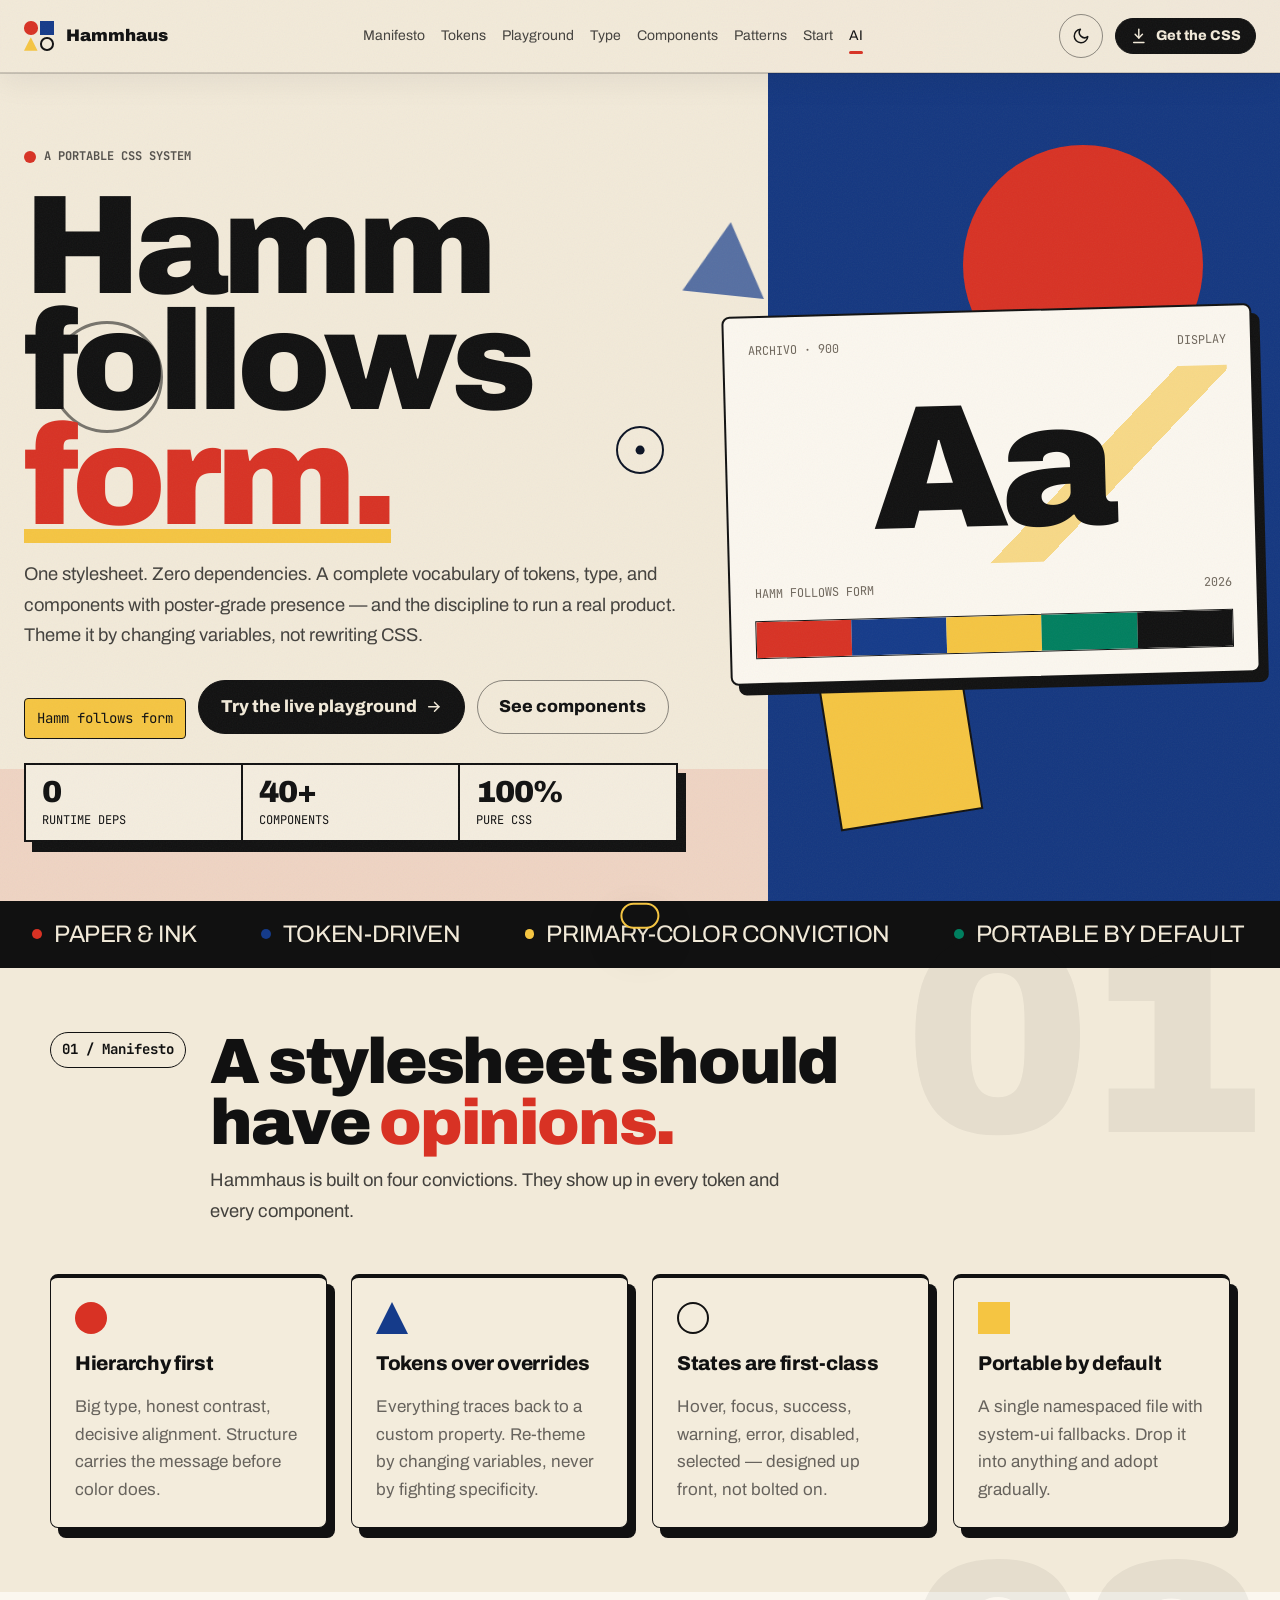
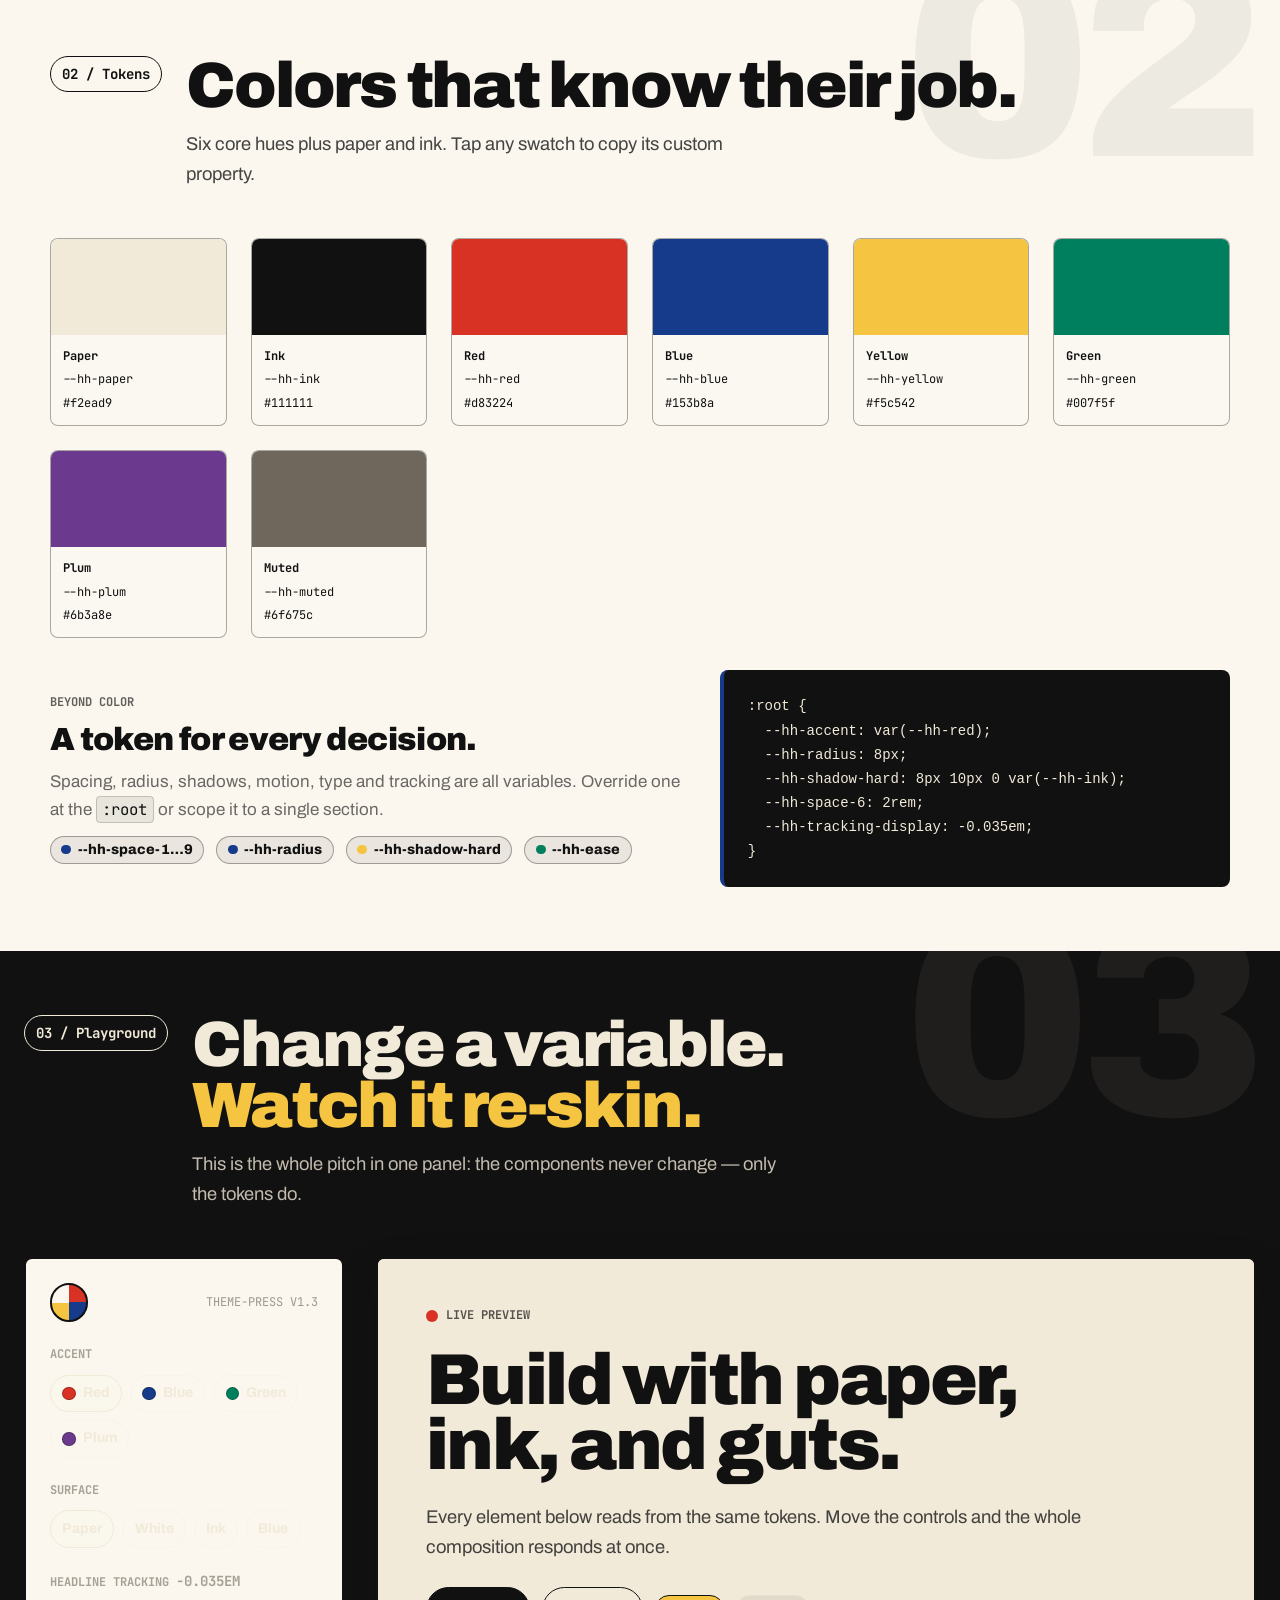
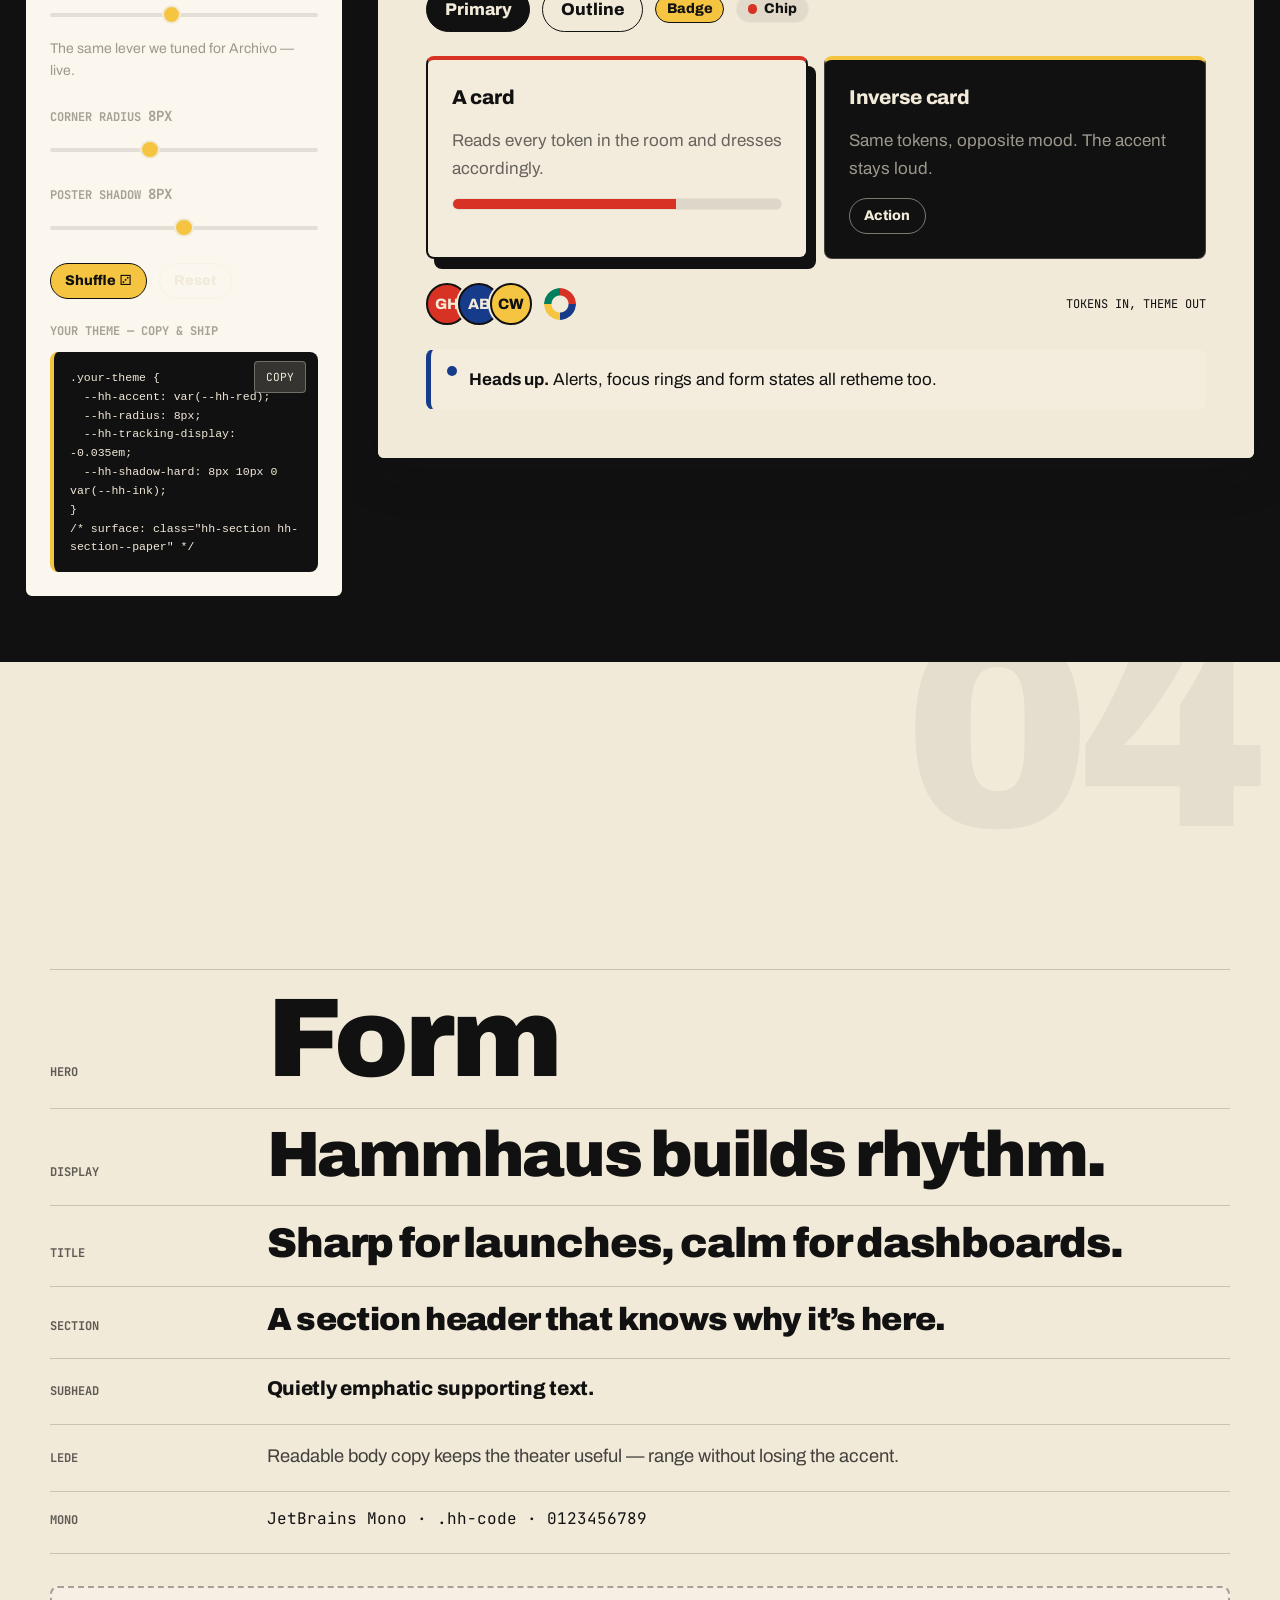
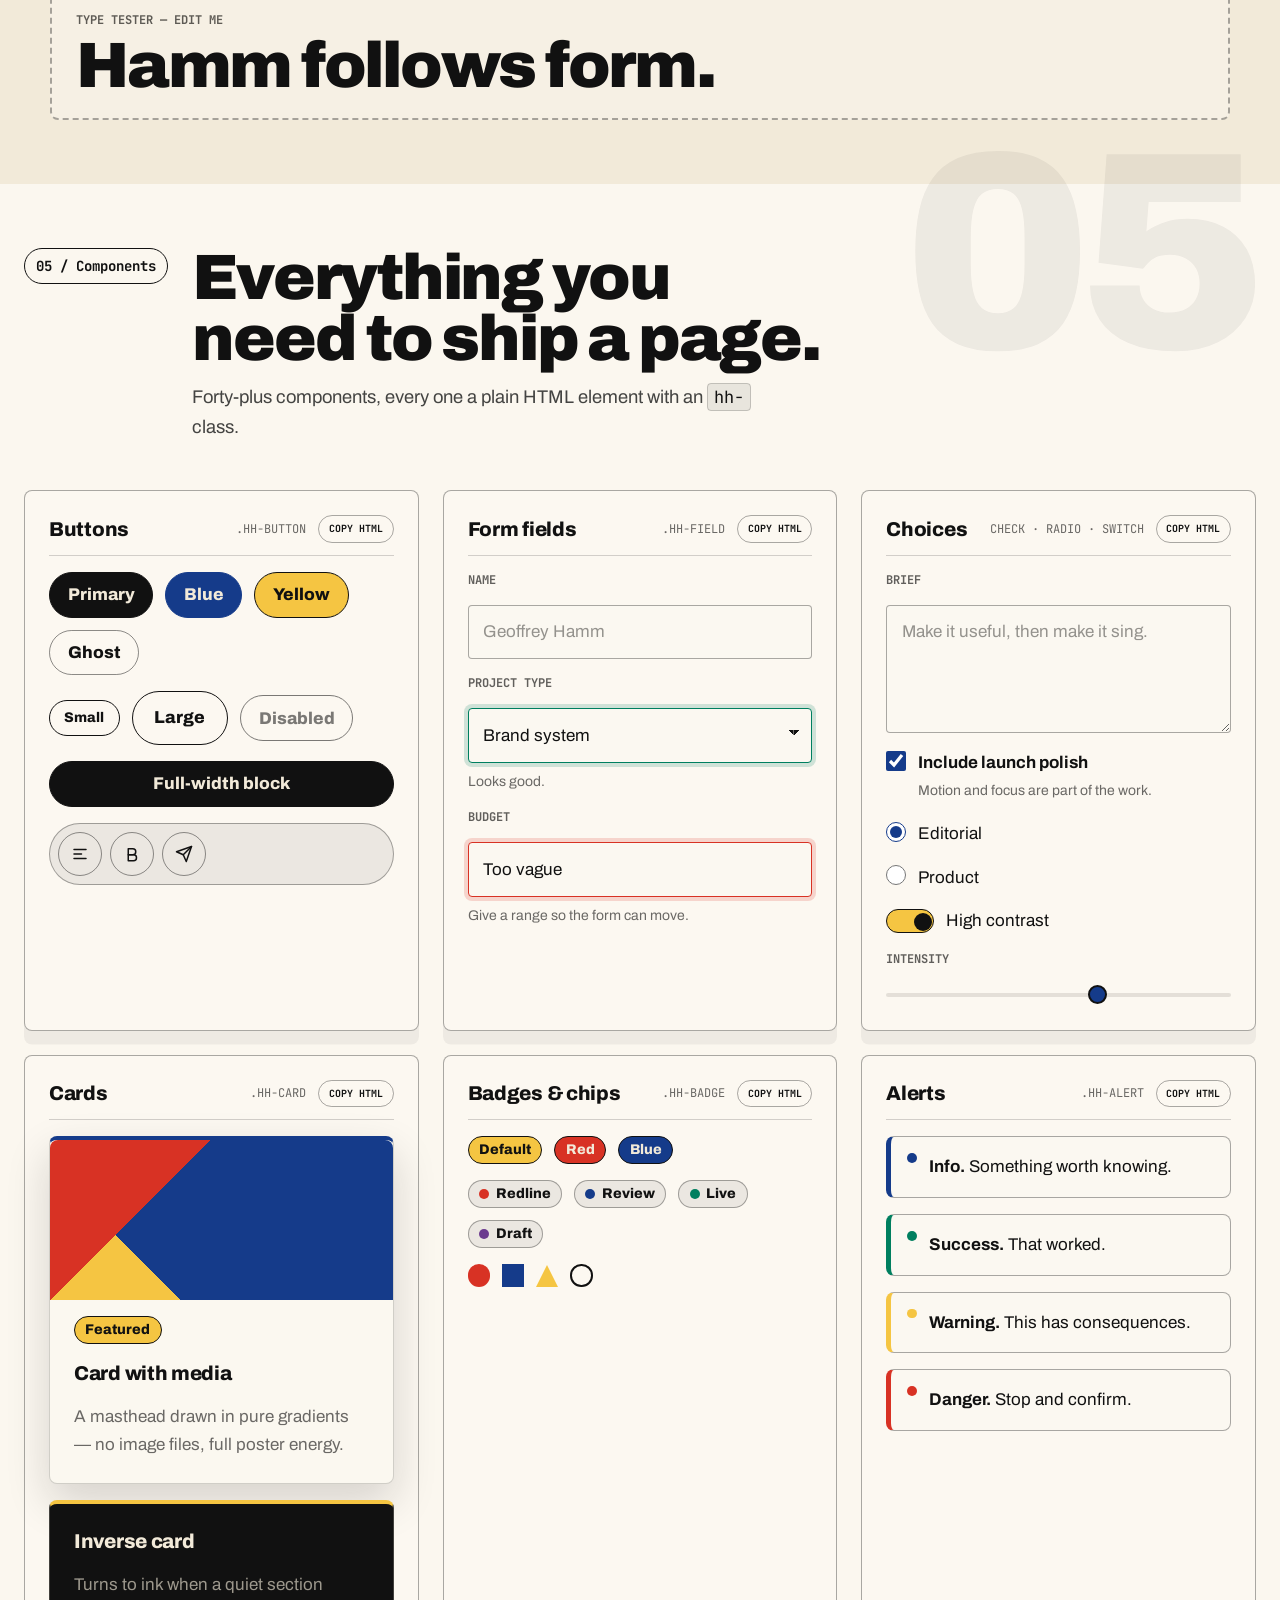
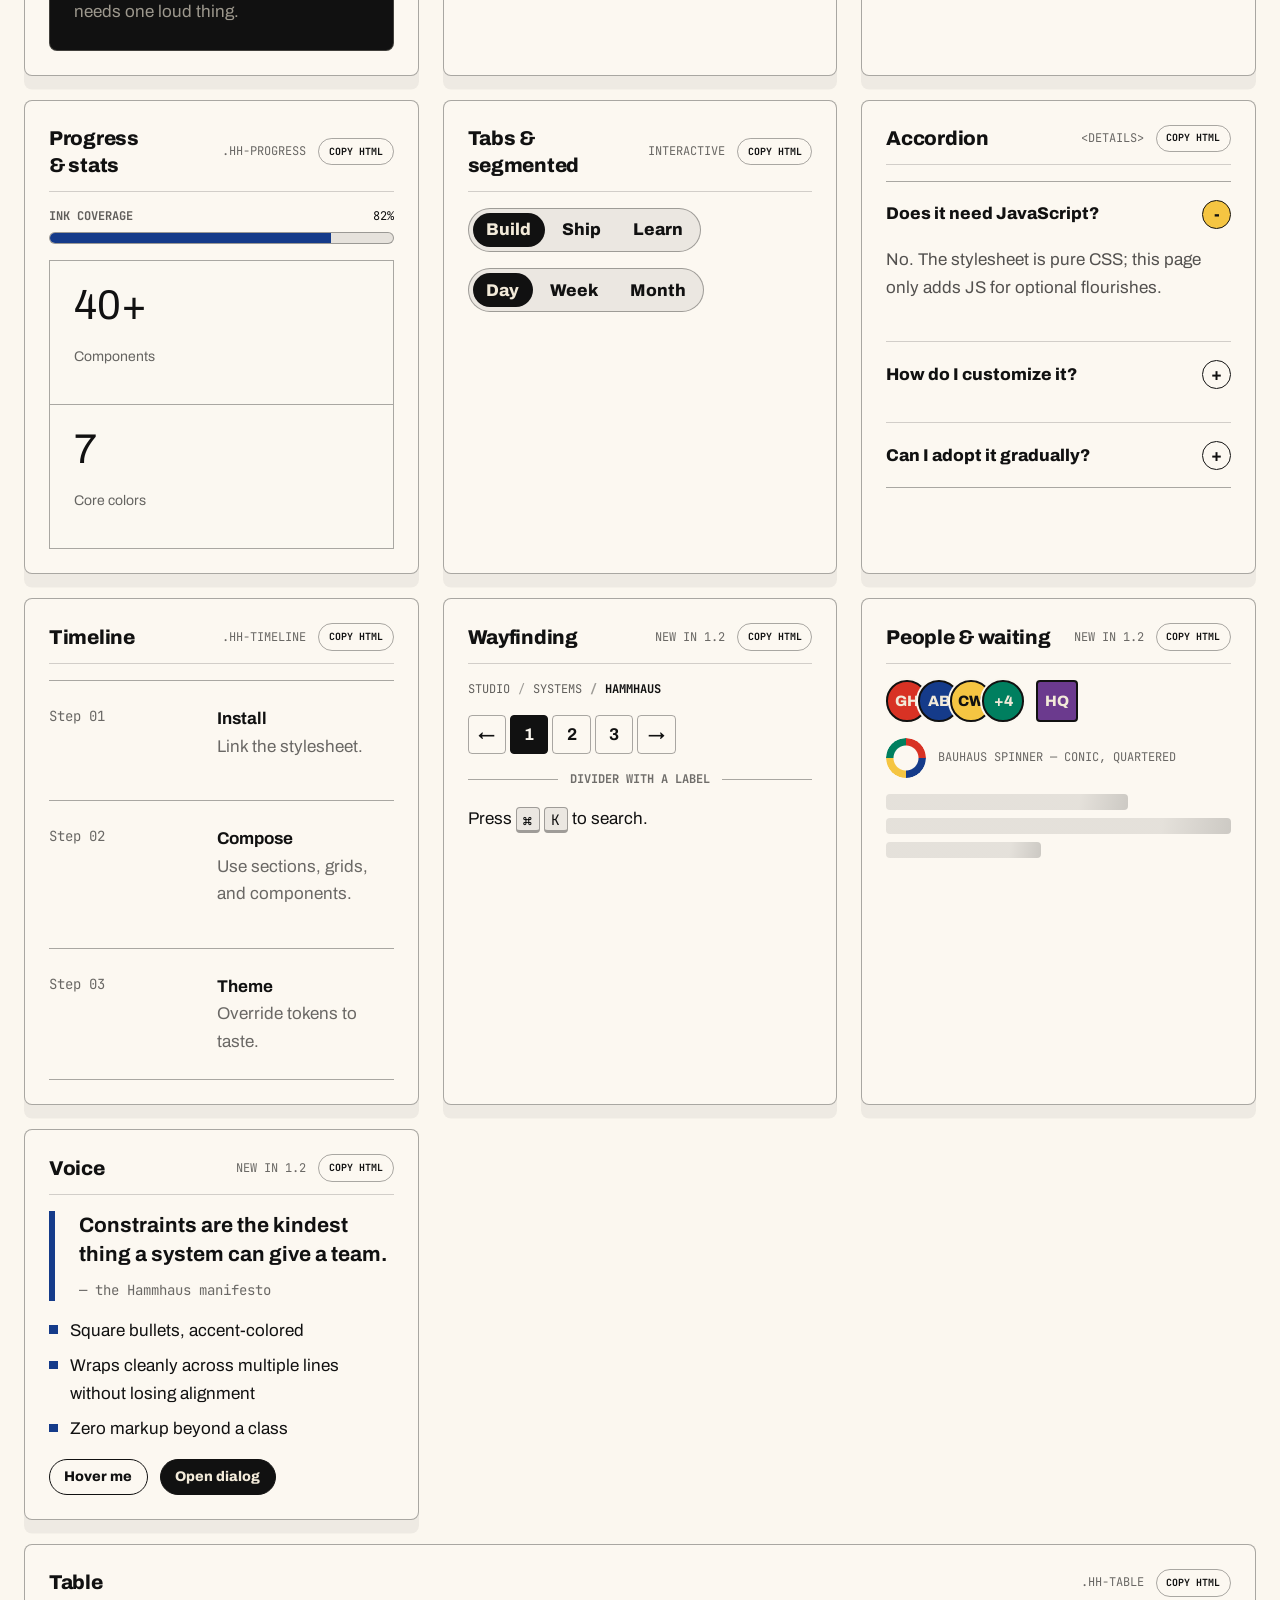
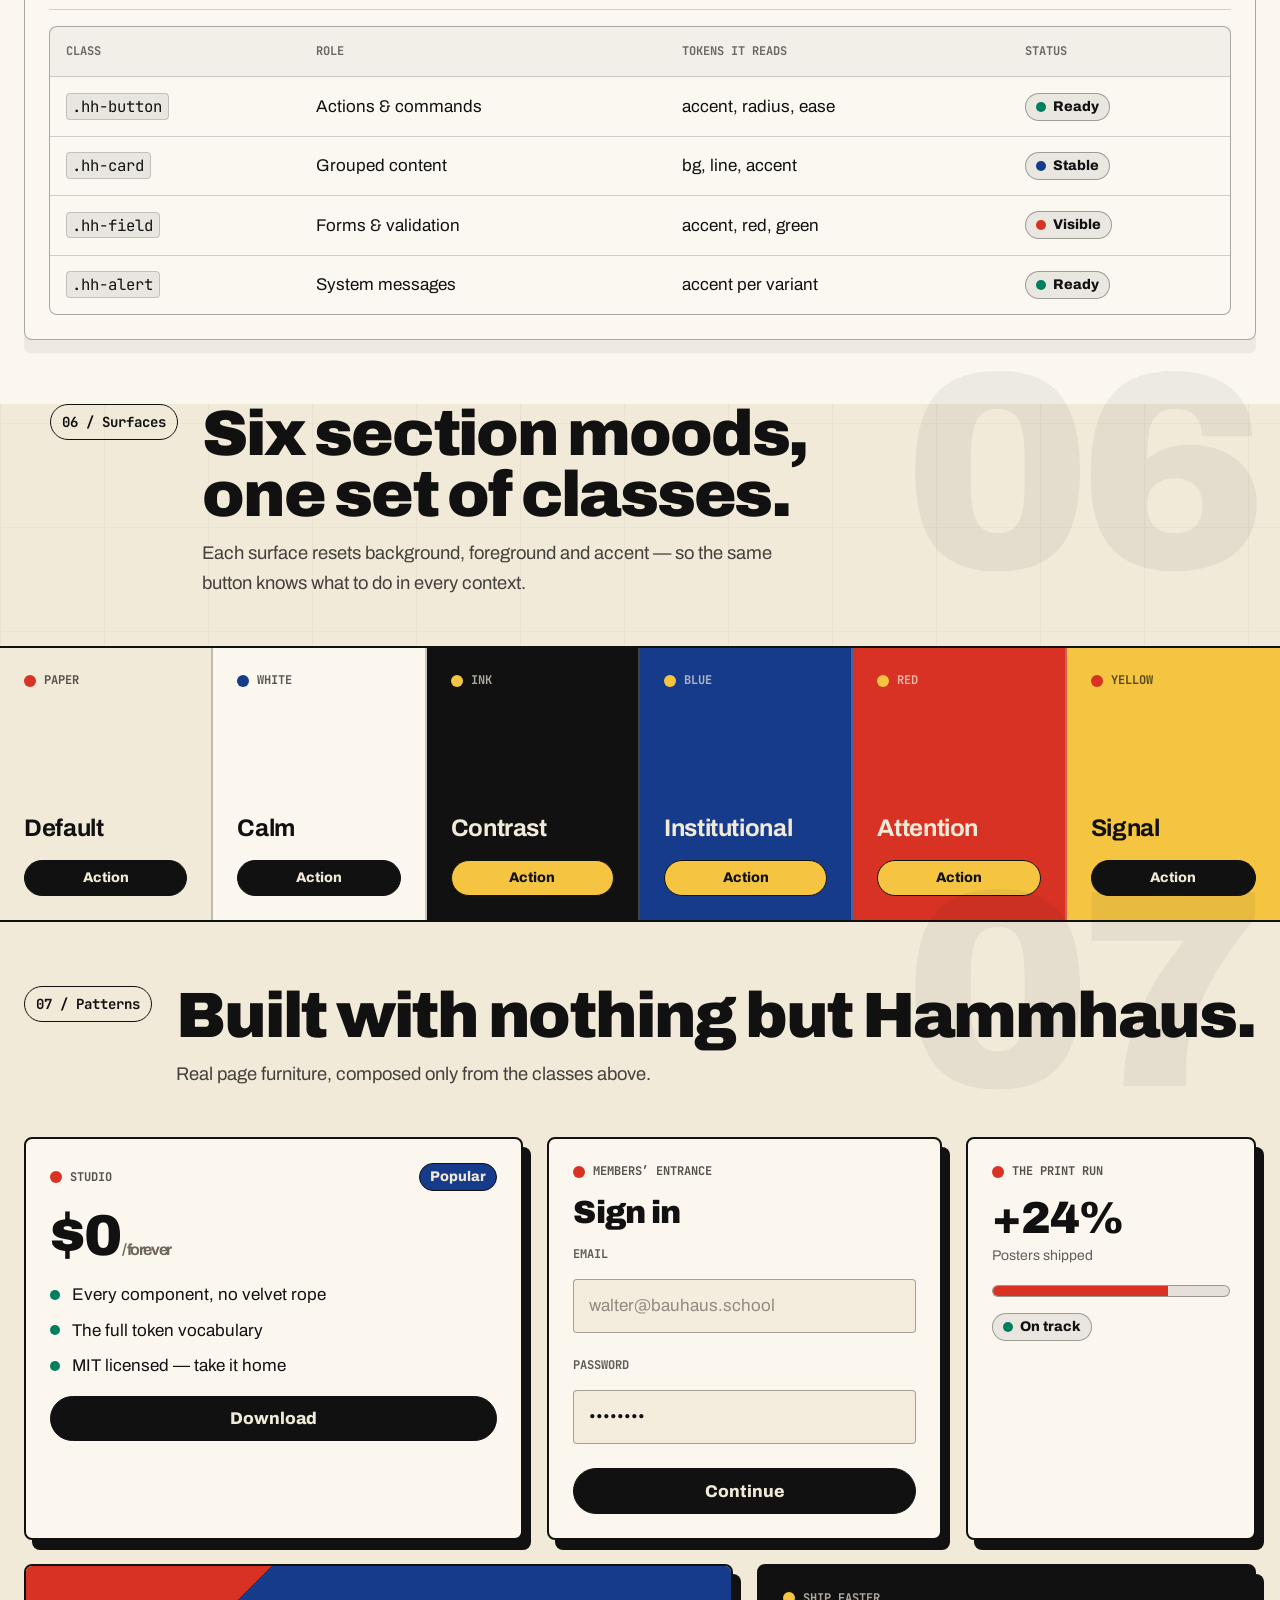
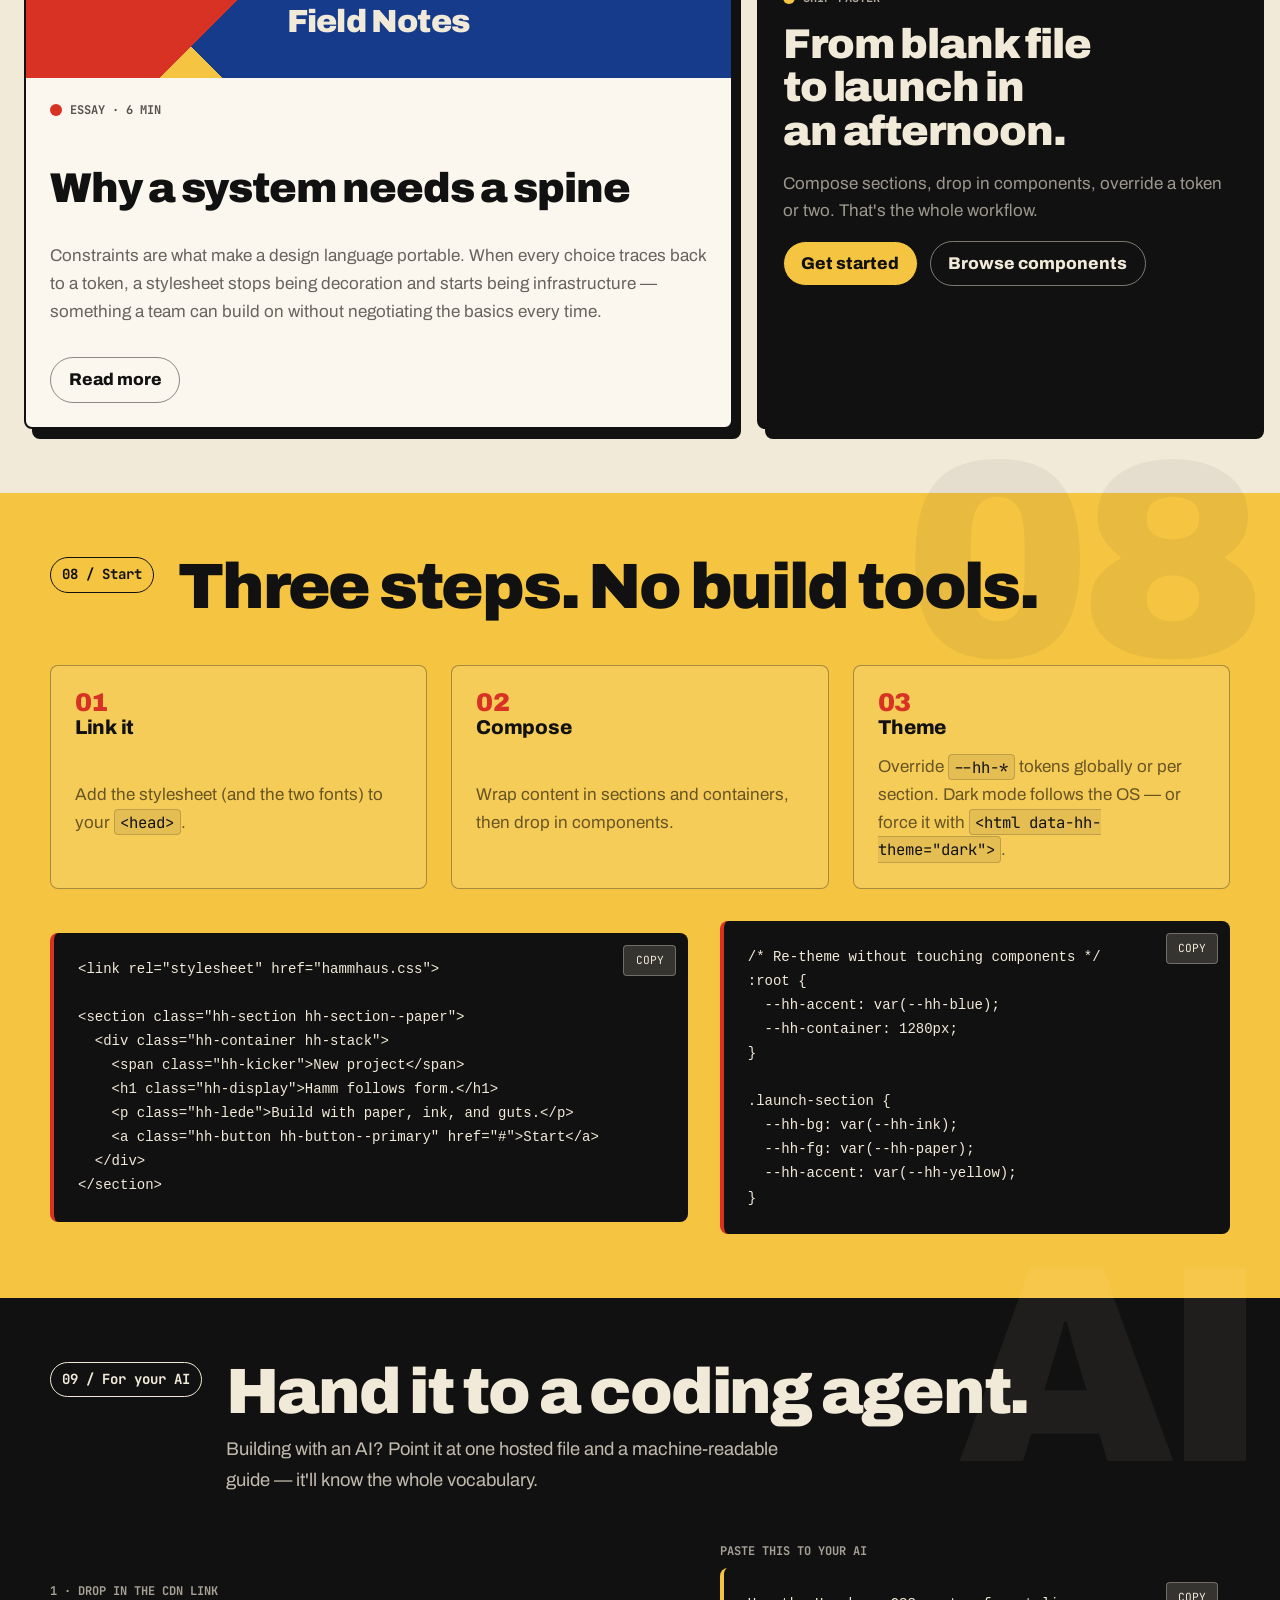
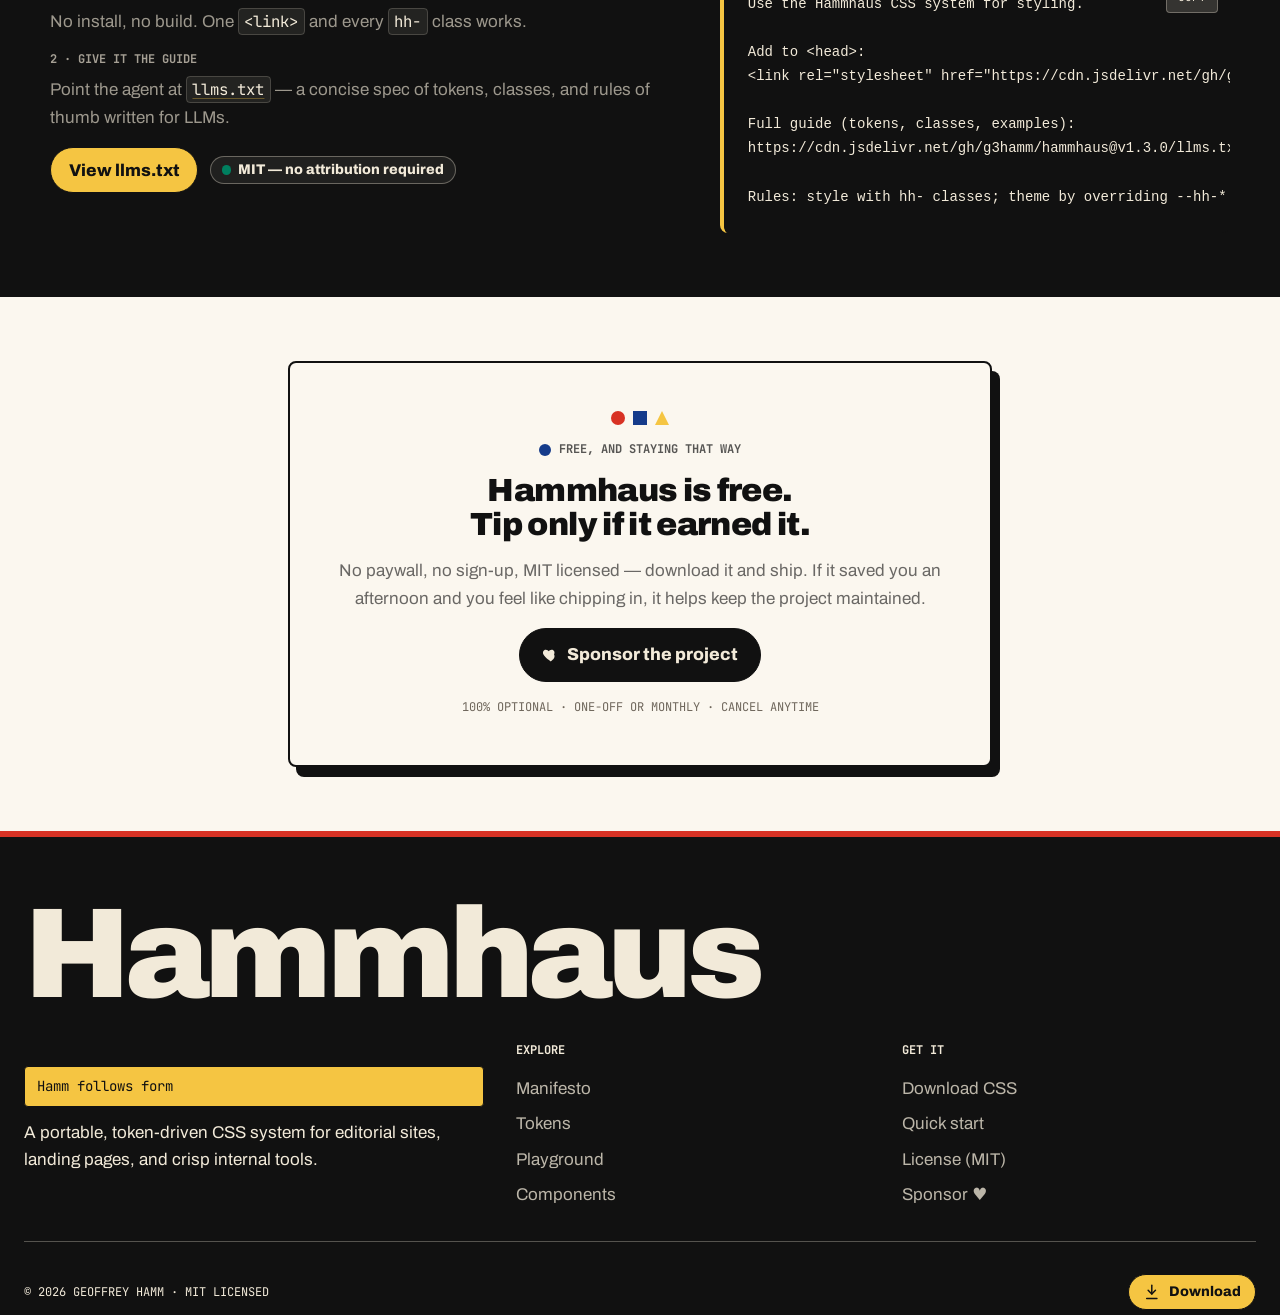
==== index.html @ b0f66cfb "Give the demo copy more personality Punch up the flattest filler text in the showcase, keeping the p" ====
<!doctype html>
<html lang="en" class="no-js">
  <head>
    <meta charset="utf-8">
    <meta name="viewport" content="width=device-width, initial-scale=1">
    <title>Hammhaus — a CSS system with a point of view</title>
    <meta
      name="description"
      content="Hammhaus is a portable, token-driven CSS system. Paper, ink, and primary-color conviction. Hamm follows form."
    >
    <meta name="color-scheme" content="light dark">
    <meta name="theme-color" content="#f2ead9" media="(prefers-color-scheme: light)">
    <meta name="theme-color" content="#17130d" media="(prefers-color-scheme: dark)">
    <script>
      /* No-flash: apply a saved theme before first paint. */
      (function () {
        try {
          var t = localStorage.getItem("hh-theme");
          if (t === "dark" || t === "light") document.documentElement.setAttribute("data-hh-theme", t);
        } catch (e) {}
      })();
    </script>
    <link rel="icon" href="data:image/svg+xml,%3Csvg xmlns='http://www.w3.org/2000/svg' viewBox='0 0 32 32'%3E%3Crect width='32' height='32' fill='%23f2ead9'/%3E%3Ccircle cx='9' cy='9' r='6' fill='%23d83224'/%3E%3Crect x='17' y='3' width='12' height='12' fill='%23153b8a'/%3E%3Cpath d='M9 17 15 29 3 29Z' fill='%23f5c542'/%3E%3Ccircle cx='23' cy='23' r='5' fill='none' stroke='%23111' stroke-width='2'/%3E%3C/svg%3E">
    <meta property="og:type" content="website">
    <meta property="og:title" content="Hammhaus — a CSS system with a point of view">
    <meta property="og:description" content="A portable, token-driven CSS system. Paper, ink, and primary-color conviction. Free, MIT licensed. Hamm follows form.">
    <meta name="twitter:card" content="summary">
    <meta name="twitter:title" content="Hammhaus — a CSS system with a point of view">
    <meta name="twitter:description" content="A portable, token-driven CSS system. Free, MIT licensed. Hamm follows form.">
    <script>document.documentElement.classList.replace("no-js", "js");</script>
    <link rel="preconnect" href="https://fonts.googleapis.com">
    <link rel="preconnect" href="https://fonts.gstatic.com" crossorigin>
    <link
      rel="stylesheet"
      href="https://fonts.googleapis.com/css2?family=Archivo:wght@400;500;700;900&family=Archivo+Black&family=JetBrains+Mono:wght@400;500;700&display=swap"
    >
    <link rel="stylesheet" href="./hammhaus.css">
    <link rel="stylesheet" href="./showcase.css">
  </head>
  <body class="sx-page">
    <a class="hh-button hh-button--primary hh-button--small sx-skip" href="#main">Skip to content</a>
    <div class="sx-progress" aria-hidden="true"></div>

    <div class="hh-cursor" aria-hidden="true">
      <span class="hh-cursor__ring"></span>
      <span class="hh-cursor__dot"></span>
    </div>

    <!-- ===================================================================
         Navigation
         =================================================================== -->
    <nav class="hh-nav" aria-label="Primary">
      <div class="hh-container--wide hh-nav__inner">
        <a class="hh-brand" href="#top" aria-label="Hammhaus home">
          <span class="hh-mark" aria-hidden="true"><span></span><span></span></span>
          <span>Hammhaus</span>
        </a>
        <div class="hh-nav__links sx-nav__links" aria-label="Sections">
          <a href="#manifesto">Manifesto</a>
          <a href="#tokens">Tokens</a>
          <a href="#playground">Playground</a>
          <a href="#type">Type</a>
          <a href="#components">Components</a>
          <a href="#patterns">Patterns</a>
          <a href="#start">Start</a>
          <a href="#agents">AI</a>
        </div>
        <div class="hh-cluster" style="--hh-cluster-gap: var(--hh-space-3);">
          <button class="hh-icon-button sx-theme-toggle" type="button" data-theme-toggle aria-label="Toggle dark mode" aria-pressed="false">
            <svg class="sx-i-moon" viewBox="0 0 24 24" width="18" height="18" fill="none" stroke="currentColor" stroke-width="2" stroke-linecap="round" stroke-linejoin="round" aria-hidden="true"><path d="M21 12.8A9 9 0 1 1 11.2 3a7 7 0 0 0 9.8 9.8z"/></svg>
            <svg class="sx-i-sun" viewBox="0 0 24 24" width="18" height="18" fill="none" stroke="currentColor" stroke-width="2" stroke-linecap="round" stroke-linejoin="round" aria-hidden="true"><circle cx="12" cy="12" r="4"/><path d="M12 2v2M12 20v2M4.9 4.9l1.4 1.4M17.7 17.7l1.4 1.4M2 12h2M20 12h2M4.9 19.1l1.4-1.4M17.7 6.3l1.4-1.4"/></svg>
          </button>
          <a class="hh-button hh-button--primary hh-button--small" href="./hammhaus.css" download="hammhaus.css">
            <svg viewBox="0 0 24 24" width="18" height="18" fill="none" stroke="currentColor" stroke-width="2" stroke-linecap="round" stroke-linejoin="round" aria-hidden="true"><path d="M12 3v12"/><path d="m7 10 5 5 5-5"/><path d="M5 21h14"/></svg>
            Get the CSS
          </a>
        </div>
      </div>
    </nav>

    <main id="main">
      <span id="top"></span>

      <!-- =================================================================
           Hero
           ================================================================= -->
      <header class="sx-hero">
        <div class="sx-hero__deco" aria-hidden="true">
          <span class="sx-blob sx-blob--circle" data-depth="22"></span>
          <span class="sx-blob sx-blob--square" data-depth="-16"></span>
          <span class="sx-blob sx-blob--ring" data-depth="30"></span>
          <span class="sx-blob sx-blob--triangle" data-depth="-24"></span>
        </div>
        <div class="hh-container--wide sx-hero__grid">
          <div class="hh-stack" style="--hh-stack-gap: var(--hh-space-5);">
            <span class="hh-kicker">A portable CSS system</span>
            <h1 class="sx-hero__title">Hamm follows <em>form.</em></h1>
            <p class="hh-lede">
              One stylesheet. Zero dependencies. A complete vocabulary of tokens, type,
              and components with poster-grade presence — and the discipline to run a
              real product. Theme it by changing variables, not rewriting CSS.
            </p>
            <div class="hh-cluster" style="--hh-cluster-gap: var(--hh-space-3);">
              <span class="hh-hero__motto">Hamm follows form</span>
              <a class="hh-button hh-button--primary hh-button--large" href="#playground">
                Try the live playground
                <svg viewBox="0 0 24 24" width="18" height="18" fill="none" stroke="currentColor" stroke-width="2" stroke-linecap="round" stroke-linejoin="round" aria-hidden="true"><path d="M5 12h14"/><path d="m13 6 6 6-6 6"/></svg>
              </a>
              <a class="hh-button hh-button--ghost hh-button--large" href="#components">See components</a>
            </div>
            <dl class="sx-hero__stats" aria-label="At a glance">
              <div><dt>0</dt><dd>Runtime deps</dd></div>
              <div><dt>40+</dt><dd>Components</dd></div>
              <div><dt>100%</dt><dd>Pure CSS</dd></div>
            </dl>
          </div>

          <div class="sx-specimen" aria-hidden="true">
            <div class="sx-specimen__row"><span>Archivo · 900</span><span>Display</span></div>
            <div class="sx-specimen__glyph">Aa</div>
            <div class="sx-specimen__row"><span>Hamm follows form</span><span>2026</span></div>
            <div class="sx-specimen__strip">
              <span style="background: var(--hh-red)"></span>
              <span style="background: var(--hh-blue)"></span>
              <span style="background: var(--hh-yellow)"></span>
              <span style="background: var(--hh-green)"></span>
              <span style="background: var(--hh-ink)"></span>
            </div>
          </div>
        </div>
      </header>

      <!-- =================================================================
           Marquee band
           ================================================================= -->
      <div class="sx-band">
        <div class="hh-marquee" aria-hidden="true">
          <div class="hh-marquee__track">
            <span class="hh-marquee__item"><span class="hh-dot hh-dot--red"></span>PAPER &amp; INK</span>
            <span class="hh-marquee__item"><span class="hh-dot hh-dot--blue"></span>TOKEN-DRIVEN</span>
            <span class="hh-marquee__item"><span class="hh-dot hh-dot--yellow"></span>PRIMARY-COLOR CONVICTION</span>
            <span class="hh-marquee__item"><span class="hh-dot hh-dot--green"></span>PORTABLE BY DEFAULT</span>
            <span class="hh-marquee__item"><span class="hh-dot hh-dot--plum"></span>HAMM FOLLOWS FORM</span>
            <span class="hh-marquee__item"><span class="hh-dot hh-dot--red"></span>PAPER &amp; INK</span>
            <span class="hh-marquee__item"><span class="hh-dot hh-dot--blue"></span>TOKEN-DRIVEN</span>
            <span class="hh-marquee__item"><span class="hh-dot hh-dot--yellow"></span>PRIMARY-COLOR CONVICTION</span>
            <span class="hh-marquee__item"><span class="hh-dot hh-dot--green"></span>PORTABLE BY DEFAULT</span>
            <span class="hh-marquee__item"><span class="hh-dot hh-dot--plum"></span>HAMM FOLLOWS FORM</span>
          </div>
        </div>
      </div>

      <!-- =================================================================
           Manifesto
           ================================================================= -->
      <section class="hh-section hh-section--paper sx-section" id="manifesto" aria-labelledby="manifesto-title">
        <span class="sx-wm" aria-hidden="true">01</span>
        <div class="hh-container">
          <div class="sx-head sx-reveal">
            <span class="sx-head__index">01 / Manifesto</span>
            <div class="sx-head__body">
              <h2 class="hh-display" id="manifesto-title">A stylesheet should have <span class="hh-accent">opinions.</span></h2>
              <p class="hh-lede sx-head__lead">Hammhaus is built on four convictions. They show up in every token and every component.</p>
            </div>
          </div>
          <div class="hh-grid sx-reveal" style="--hh-grid-min: 15rem;">
            <article class="hh-card hh-card--hard">
              <span class="hh-shape hh-shape--circle" style="--hh-shape-size: 2rem; --hh-accent: var(--hh-red);" aria-hidden="true"></span>
              <h3 class="hh-subhead">Hierarchy first</h3>
              <p class="hh-muted">Big type, honest contrast, decisive alignment. Structure carries the message before color does.</p>
            </article>
            <article class="hh-card hh-card--hard">
              <span class="hh-shape hh-shape--triangle" style="--hh-shape-size: 2rem; --hh-accent: var(--hh-blue);" aria-hidden="true"></span>
              <h3 class="hh-subhead">Tokens over overrides</h3>
              <p class="hh-muted">Everything traces back to a custom property. Re-theme by changing variables, never by fighting specificity.</p>
            </article>
            <article class="hh-card hh-card--hard">
              <span class="hh-shape hh-shape--ring" style="--hh-shape-size: 2rem;" aria-hidden="true"></span>
              <h3 class="hh-subhead">States are first-class</h3>
              <p class="hh-muted">Hover, focus, success, warning, error, disabled, selected — designed up front, not bolted on.</p>
            </article>
            <article class="hh-card hh-card--hard">
              <span class="hh-shape" style="--hh-shape-size: 2rem; --hh-accent: var(--hh-yellow);" aria-hidden="true"></span>
              <h3 class="hh-subhead">Portable by default</h3>
              <p class="hh-muted">A single namespaced file with system-ui fallbacks. Drop it into anything and adopt gradually.</p>
            </article>
          </div>
        </div>
      </section>

      <!-- =================================================================
           Tokens
           ================================================================= -->
      <section class="hh-section hh-section--white sx-section" id="tokens" aria-labelledby="tokens-title">
        <span class="sx-wm" aria-hidden="true">02</span>
        <div class="hh-container">
          <div class="sx-head sx-reveal">
            <span class="sx-head__index">02 / Tokens</span>
            <div class="sx-head__body">
              <h2 class="hh-display" id="tokens-title">Colors that know their job.</h2>
              <p class="hh-lede sx-head__lead">Six core hues plus paper and ink. Tap any swatch to copy its custom property.</p>
            </div>
          </div>

          <div class="hh-grid sx-reveal" style="--hh-grid-min: 11rem;">
            <button class="sx-copyable" data-copy="var(--hh-paper)" type="button">
              <span class="hh-swatch"><span class="hh-swatch__color" style="background: var(--hh-paper)"></span>
              <span class="hh-swatch__meta"><strong>Paper</strong><span>--hh-paper</span><span>#f2ead9</span></span></span>
            </button>
            <button class="sx-copyable" data-copy="var(--hh-ink)" type="button">
              <span class="hh-swatch"><span class="hh-swatch__color" style="background: var(--hh-ink)"></span>
              <span class="hh-swatch__meta"><strong>Ink</strong><span>--hh-ink</span><span>#111111</span></span></span>
            </button>
            <button class="sx-copyable" data-copy="var(--hh-red)" type="button">
              <span class="hh-swatch"><span class="hh-swatch__color" style="background: var(--hh-red)"></span>
              <span class="hh-swatch__meta"><strong>Red</strong><span>--hh-red</span><span>#d83224</span></span></span>
            </button>
            <button class="sx-copyable" data-copy="var(--hh-blue)" type="button">
              <span class="hh-swatch"><span class="hh-swatch__color" style="background: var(--hh-blue)"></span>
              <span class="hh-swatch__meta"><strong>Blue</strong><span>--hh-blue</span><span>#153b8a</span></span></span>
            </button>
            <button class="sx-copyable" data-copy="var(--hh-yellow)" type="button">
              <span class="hh-swatch"><span class="hh-swatch__color" style="background: var(--hh-yellow)"></span>
              <span class="hh-swatch__meta"><strong>Yellow</strong><span>--hh-yellow</span><span>#f5c542</span></span></span>
            </button>
            <button class="sx-copyable" data-copy="var(--hh-green)" type="button">
              <span class="hh-swatch"><span class="hh-swatch__color" style="background: var(--hh-green)"></span>
              <span class="hh-swatch__meta"><strong>Green</strong><span>--hh-green</span><span>#007f5f</span></span></span>
            </button>
            <button class="sx-copyable" data-copy="var(--hh-plum)" type="button">
              <span class="hh-swatch"><span class="hh-swatch__color" style="background: var(--hh-plum)"></span>
              <span class="hh-swatch__meta"><strong>Plum</strong><span>--hh-plum</span><span>#6b3a8e</span></span></span>
            </button>
            <button class="sx-copyable" data-copy="var(--hh-muted)" type="button">
              <span class="hh-swatch"><span class="hh-swatch__color" style="background: var(--hh-muted)"></span>
              <span class="hh-swatch__meta"><strong>Muted</strong><span>--hh-muted</span><span>#6f675c</span></span></span>
            </button>
          </div>

          <div class="hh-split hh-mt-6 sx-reveal" style="--hh-space-7: var(--hh-space-6);">
            <div class="hh-stack" style="--hh-stack-gap: var(--hh-space-3);">
              <span class="hh-label hh-mb-0">Beyond color</span>
              <h3 class="hh-section-title">A token for every decision.</h3>
              <p class="hh-muted">Spacing, radius, shadows, motion, type and tracking are all variables. Override one at the <code class="hh-code">:root</code> or scope it to a single section.</p>
              <div class="hh-cluster">
                <span class="hh-chip"><span class="hh-dot"></span>--hh-space-1…9</span>
                <span class="hh-chip"><span class="hh-dot hh-dot--blue"></span>--hh-radius</span>
                <span class="hh-chip"><span class="hh-dot hh-dot--yellow"></span>--hh-shadow-hard</span>
                <span class="hh-chip"><span class="hh-dot hh-dot--green"></span>--hh-ease</span>
              </div>
            </div>
            <pre class="hh-code-block"><code>:root {
  --hh-accent: var(--hh-red);
  --hh-radius: 8px;
  --hh-shadow-hard: 8px 10px 0 var(--hh-ink);
  --hh-space-6: 2rem;
  --hh-tracking-display: -0.035em;
}</code></pre>
          </div>
        </div>
      </section>

      <!-- =================================================================
           Live playground
           ================================================================= -->
      <section class="hh-section hh-section--ink sx-section" id="playground" aria-labelledby="playground-title">
        <span class="sx-wm" aria-hidden="true">03</span>
        <div class="hh-container--wide">
          <div class="sx-head sx-reveal">
            <span class="sx-head__index">03 / Playground</span>
            <div class="sx-head__body">
              <h2 class="hh-display" id="playground-title">Change a variable. <span class="hh-accent">Watch it re-skin.</span></h2>
              <p class="hh-lede sx-head__lead">This is the whole pitch in one panel: the components never change — only the tokens do.</p>
            </div>
          </div>

          <div class="sx-lab sx-reveal">
            <form class="sx-lab__controls" aria-label="Theme controls">
              <div class="hh-cluster hh-justify-between">
                <span class="sx-lab__seal" aria-hidden="true"></span>
                <span class="hh-mono hh-muted">theme-press v1.3</span>
              </div>
              <div class="sx-control">
                <span class="hh-label hh-mb-0">Accent</span>
                <div class="sx-choices" id="ctl-accent">
                  <button class="sx-choice" type="button" data-accent="--hh-red" style="--sx-choice: var(--hh-red)" aria-pressed="true">Red</button>
                  <button class="sx-choice" type="button" data-accent="--hh-blue" style="--sx-choice: var(--hh-blue)" aria-pressed="false">Blue</button>
                  <button class="sx-choice" type="button" data-accent="--hh-green" style="--sx-choice: var(--hh-green)" aria-pressed="false">Green</button>
                  <button class="sx-choice" type="button" data-accent="--hh-plum" style="--sx-choice: var(--hh-plum)" aria-pressed="false">Plum</button>
                </div>
              </div>
              <div class="sx-control">
                <span class="hh-label hh-mb-0">Surface</span>
                <div class="sx-choices" id="ctl-surface">
                  <button class="sx-choice sx-choice--surface" type="button" data-surface="hh-section--paper" aria-pressed="true">Paper</button>
                  <button class="sx-choice sx-choice--surface" type="button" data-surface="hh-section--white" aria-pressed="false">White</button>
                  <button class="sx-choice sx-choice--surface" type="button" data-surface="hh-section--ink" aria-pressed="false">Ink</button>
                  <button class="sx-choice sx-choice--surface" type="button" data-surface="hh-section--blue" aria-pressed="false">Blue</button>
                </div>
              </div>
              <div class="sx-control">
                <label class="hh-label hh-mb-0" for="ctl-tracking">Headline tracking
                  <span class="sx-range-out" id="out-tracking">-0.035em</span>
                </label>
                <input class="hh-range" id="ctl-tracking" type="range" min="-0.08" max="0.02" step="0.005" value="-0.035">
                <span class="hh-help">The same lever we tuned for Archivo — live.</span>
              </div>
              <div class="sx-control">
                <label class="hh-label hh-mb-0" for="ctl-radius">Corner radius
                  <span class="sx-range-out" id="out-radius">8px</span>
                </label>
                <input class="hh-range" id="ctl-radius" type="range" min="0" max="22" step="1" value="8">
              </div>
              <div class="sx-control">
                <label class="hh-label hh-mb-0" for="ctl-shadow">Poster shadow
                  <span class="sx-range-out" id="out-shadow">8px</span>
                </label>
                <input class="hh-range" id="ctl-shadow" type="range" min="0" max="16" step="1" value="8">
              </div>
              <div class="hh-cluster">
                <button class="hh-button hh-button--yellow hh-button--small" type="button" id="ctl-shuffle">Shuffle ⚂</button>
                <button class="hh-button hh-button--ghost hh-button--small" type="button" id="ctl-reset">Reset</button>
              </div>
              <div class="sx-control sx-codeblock">
                <span class="hh-label hh-mb-0">Your theme — copy &amp; ship</span>
                <pre class="hh-code-block"><code id="sx-theme-code"></code></pre>
                <button class="sx-copy-btn" type="button" data-copy-prev style="top: 2.4rem;">Copy</button>
              </div>
            </form>

            <div class="sx-lab__preview hh-section--paper" id="sx-preview">
              <div class="sx-preview__inner">
                <span class="hh-kicker">Live preview</span>
                <h3 class="sx-preview__title">Build with paper, ink, and guts.</h3>
                <p class="hh-lede">Every element below reads from the same tokens. Move the controls and the whole composition responds at once.</p>
                <div class="hh-cluster">
                  <button class="hh-button hh-button--primary" type="button">Primary</button>
                  <button class="hh-button" type="button">Outline</button>
                  <span class="hh-badge">Badge</span>
                  <span class="hh-chip"><span class="hh-dot"></span>Chip</span>
                </div>
                <div class="sx-preview__cards">
                  <article class="hh-card">
                    <h4 class="hh-subhead">A card</h4>
                    <p class="hh-muted">Reads every token in the room and dresses accordingly.</p>
                    <div class="hh-progress">
                      <div class="hh-progress__track"><span class="hh-progress__bar" style="--hh-progress: 68%;"></span></div>
                    </div>
                  </article>
                  <article class="hh-card hh-card--inverse">
                    <h4 class="hh-subhead">Inverse card</h4>
                    <p class="hh-muted">Same tokens, opposite mood. The accent stays loud.</p>
                    <a class="hh-button hh-button--ghost hh-button--small hh-w-fit" href="#playground">Action</a>
                  </article>
                </div>
                <div class="hh-cluster hh-justify-between">
                  <div class="hh-cluster">
                    <ul class="hh-avatar-group" aria-label="Crew">
                      <li class="hh-avatar" style="--hh-avatar-bg: var(--hh-red);">GH</li>
                      <li class="hh-avatar" style="--hh-avatar-bg: var(--hh-blue);">AB</li>
                      <li class="hh-avatar" style="--hh-avatar-bg: var(--hh-yellow); --hh-avatar-fg: var(--hh-ink);">CW</li>
                    </ul>
                    <span class="hh-spinner" style="--hh-spinner-size: 2rem;" role="status" aria-label="Loading"></span>
                  </div>
                  <span class="hh-mono">tokens in, theme out</span>
                </div>
                <div class="hh-alert hh-alert--info">
                  <span class="hh-dot hh-dot--blue" aria-hidden="true"></span>
                  <div><strong>Heads up.</strong> Alerts, focus rings and form states all retheme too.</div>
                </div>
              </div>
            </div>
          </div>
        </div>
      </section>

      <!-- =================================================================
           Typography
           ================================================================= -->
      <section class="hh-section hh-section--paper sx-section" id="type" aria-labelledby="type-title">
        <span class="sx-wm" aria-hidden="true">04</span>
        <div class="hh-container">
          <div class="sx-head sx-reveal">
            <span class="sx-head__index">04 / Type</span>
            <div class="sx-head__body">
              <h2 class="hh-display" id="type-title">A scale with range and an accent.</h2>
              <p class="hh-lede sx-head__lead">Archivo for display and body, JetBrains Mono for code and labels. Display tiers carry negative tracking so big type reads tight and intentional.</p>
            </div>
          </div>

          <div class="sx-reveal">
            <div class="sx-type-row">
              <span class="hh-label">Hero</span>
              <span class="hh-display sx-type-row__demo" style="font-size: var(--hh-type-hero);">Form</span>
            </div>
            <div class="sx-type-row">
              <span class="hh-label">Display</span>
              <span class="hh-display sx-type-row__demo">Hammhaus builds rhythm.</span>
            </div>
            <div class="sx-type-row">
              <span class="hh-label">Title</span>
              <span class="hh-title sx-type-row__demo">Sharp for launches, calm for dashboards.</span>
            </div>
            <div class="sx-type-row">
              <span class="hh-label">Section</span>
              <span class="hh-section-title sx-type-row__demo">A section header that knows why it’s here.</span>
            </div>
            <div class="sx-type-row">
              <span class="hh-label">Subhead</span>
              <span class="hh-subhead sx-type-row__demo">Quietly emphatic supporting text.</span>
            </div>
            <div class="sx-type-row">
              <span class="hh-label">Lede</span>
              <span class="hh-lede sx-type-row__demo">Readable body copy keeps the theater useful — range without losing the accent.</span>
            </div>
            <div class="sx-type-row">
              <span class="hh-label">Mono</span>
              <span class="hh-mono sx-type-row__demo" style="text-transform: none; font-size: 1rem;">JetBrains Mono · .hh-code · 0123456789</span>
            </div>
          </div>

          <div class="sx-tester sx-reveal">
            <span class="hh-label">Type tester — edit me</span>
            <p class="sx-tester__field" contenteditable="true" spellcheck="false" role="textbox" aria-label="Editable headline">Hamm follows form.</p>
          </div>
        </div>
      </section>

      <!-- =================================================================
           Components
           ================================================================= -->
      <section class="hh-section hh-section--white sx-section" id="components" aria-labelledby="components-title">
        <span class="sx-wm" aria-hidden="true">05</span>
        <div class="hh-container--wide">
          <div class="sx-head sx-reveal">
            <span class="sx-head__index">05 / Components</span>
            <div class="sx-head__body">
              <h2 class="hh-display" id="components-title">Everything you need to ship a page.</h2>
              <p class="hh-lede sx-head__lead">Forty-plus components, every one a plain HTML element with an <code class="hh-code">hh-</code> class.</p>
            </div>
          </div>

          <div class="sx-gallery sx-reveal">
            <!-- Buttons -->
            <article class="sx-spec">
              <div class="sx-spec__head"><h3 class="hh-subhead">Buttons</h3><span class="hh-mono hh-muted">.hh-button</span></div>
              <div class="sx-spec__demo">
                <div class="hh-cluster">
                  <button class="hh-button hh-button--primary" type="button">Primary</button>
                  <button class="hh-button hh-button--blue" type="button">Blue</button>
                  <button class="hh-button hh-button--yellow" type="button">Yellow</button>
                  <button class="hh-button hh-button--ghost" type="button">Ghost</button>
                </div>
                <div class="hh-cluster">
                  <button class="hh-button hh-button--small" type="button">Small</button>
                  <button class="hh-button hh-button--large" type="button">Large</button>
                  <button class="hh-button" type="button" disabled>Disabled</button>
                </div>
                <button class="hh-button hh-button--primary hh-button--block" type="button">Full-width block</button>
                <div class="hh-toolbar" aria-label="Toolbar">
                  <button class="hh-icon-button" type="button" aria-label="Align left"><svg viewBox="0 0 24 24" width="18" height="18" fill="none" stroke="currentColor" stroke-width="2" stroke-linecap="round" stroke-linejoin="round" aria-hidden="true"><path d="M4 6h16"/><path d="M4 12h10"/><path d="M4 18h16"/></svg></button>
                  <button class="hh-icon-button" type="button" aria-label="Bold"><svg viewBox="0 0 24 24" width="18" height="18" fill="none" stroke="currentColor" stroke-width="2" stroke-linecap="round" stroke-linejoin="round" aria-hidden="true"><path d="M7 5h6a4 4 0 0 1 0 8H7z"/><path d="M7 13h7a4 4 0 0 1 0 8H7z"/></svg></button>
                  <button class="hh-icon-button" type="button" aria-label="Send"><svg viewBox="0 0 24 24" width="18" height="18" fill="none" stroke="currentColor" stroke-width="2" stroke-linecap="round" stroke-linejoin="round" aria-hidden="true"><path d="m22 2-7 20-4-9-9-4Z"/><path d="M22 2 11 13"/></svg></button>
                </div>
              </div>
            </article>

            <!-- Form fields -->
            <article class="sx-spec">
              <div class="sx-spec__head"><h3 class="hh-subhead">Form fields</h3><span class="hh-mono hh-muted">.hh-field</span></div>
              <form class="hh-form sx-spec__demo" onsubmit="return false">
                <label class="hh-field">
                  <span class="hh-label">Name</span>
                  <input class="hh-input" type="text" placeholder="Geoffrey Hamm">
                </label>
                <label class="hh-field hh-field--success">
                  <span class="hh-label">Project type</span>
                  <select class="hh-select">
                    <option>Brand system</option>
                    <option>Product app</option>
                    <option>Editorial site</option>
                  </select>
                  <span class="hh-help">Looks good.</span>
                </label>
                <label class="hh-field hh-field--error">
                  <span class="hh-label">Budget</span>
                  <input class="hh-input" type="text" value="Too vague">
                  <span class="hh-help">Give a range so the form can move.</span>
                </label>
              </form>
            </article>

            <!-- Choices -->
            <article class="sx-spec">
              <div class="sx-spec__head"><h3 class="hh-subhead">Choices</h3><span class="hh-mono hh-muted">check · radio · switch</span></div>
              <form class="hh-form sx-spec__demo" onsubmit="return false">
                <label class="hh-field">
                  <span class="hh-label">Brief</span>
                  <textarea class="hh-textarea" placeholder="Make it useful, then make it sing."></textarea>
                </label>
                <label class="hh-check"><input type="checkbox" checked><span><strong>Include launch polish</strong><br><span class="hh-help">Motion and focus are part of the work.</span></span></label>
                <label class="hh-radio"><input name="tone" type="radio" checked> <span>Editorial</span></label>
                <label class="hh-radio"><input name="tone" type="radio"> <span>Product</span></label>
                <label class="hh-switch"><input type="checkbox" checked><span class="hh-switch__track" aria-hidden="true"></span><span>High contrast</span></label>
                <label class="hh-field">
                  <span class="hh-label">Intensity</span>
                  <input class="hh-range" type="range" min="0" max="100" value="62">
                </label>
              </form>
            </article>

            <!-- Cards -->
            <article class="sx-spec">
              <div class="sx-spec__head"><h3 class="hh-subhead">Cards</h3><span class="hh-mono hh-muted">.hh-card</span></div>
              <div class="sx-spec__demo">
                <div class="hh-card hh-card--raised">
                  <div class="hh-card__media" aria-hidden="true"></div>
                  <span class="hh-badge">Featured</span>
                  <h4 class="hh-subhead">Card with media</h4>
                  <p class="hh-muted">A masthead drawn in pure gradients — no image files, full poster energy.</p>
                </div>
                <div class="hh-card hh-card--inverse">
                  <h4 class="hh-subhead">Inverse card</h4>
                  <p class="hh-muted">Turns to ink when a quiet section needs one loud thing.</p>
                </div>
              </div>
            </article>

            <!-- Badges, chips, dots -->
            <article class="sx-spec">
              <div class="sx-spec__head"><h3 class="hh-subhead">Badges &amp; chips</h3><span class="hh-mono hh-muted">.hh-badge</span></div>
              <div class="sx-spec__demo">
                <div class="hh-cluster">
                  <span class="hh-badge">Default</span>
                  <span class="hh-badge hh-badge--red">Red</span>
                  <span class="hh-badge hh-badge--blue">Blue</span>
                </div>
                <div class="hh-cluster">
                  <span class="hh-chip"><span class="hh-dot hh-dot--red"></span>Redline</span>
                  <span class="hh-chip"><span class="hh-dot hh-dot--blue"></span>Review</span>
                  <span class="hh-chip"><span class="hh-dot hh-dot--green"></span>Live</span>
                  <span class="hh-chip"><span class="hh-dot hh-dot--plum"></span>Draft</span>
                </div>
                <div class="hh-cluster">
                  <span class="hh-shape hh-shape--circle" style="--hh-shape-size: 1.4rem; --hh-accent: var(--hh-red)"></span>
                  <span class="hh-shape" style="--hh-shape-size: 1.4rem; --hh-accent: var(--hh-blue)"></span>
                  <span class="hh-shape hh-shape--triangle" style="--hh-shape-size: 1.4rem; --hh-accent: var(--hh-yellow)"></span>
                  <span class="hh-shape hh-shape--ring" style="--hh-shape-size: 1.4rem"></span>
                </div>
              </div>
            </article>

            <!-- Alerts -->
            <article class="sx-spec">
              <div class="sx-spec__head"><h3 class="hh-subhead">Alerts</h3><span class="hh-mono hh-muted">.hh-alert</span></div>
              <div class="sx-spec__demo">
                <div class="hh-alert hh-alert--info"><span class="hh-dot hh-dot--blue" aria-hidden="true"></span><div><strong>Info.</strong> Something worth knowing.</div></div>
                <div class="hh-alert hh-alert--success"><span class="hh-dot hh-dot--green" aria-hidden="true"></span><div><strong>Success.</strong> That worked.</div></div>
                <div class="hh-alert hh-alert--warning"><span class="hh-dot hh-dot--yellow" aria-hidden="true"></span><div><strong>Warning.</strong> This has consequences.</div></div>
                <div class="hh-alert hh-alert--danger"><span class="hh-dot hh-dot--red" aria-hidden="true"></span><div><strong>Danger.</strong> Stop and confirm.</div></div>
              </div>
            </article>

            <!-- Progress + stats -->
            <article class="sx-spec">
              <div class="sx-spec__head"><h3 class="hh-subhead">Progress &amp; stats</h3><span class="hh-mono hh-muted">.hh-progress</span></div>
              <div class="sx-spec__demo">
                <div class="hh-progress">
                  <div class="hh-cluster hh-justify-between"><span class="hh-label hh-mb-0">Ink coverage</span><span class="hh-mono">82%</span></div>
                  <div class="hh-progress__track"><span class="hh-progress__bar" style="--hh-progress: 82%;"></span></div>
                </div>
                <div class="hh-stat-grid">
                  <div class="hh-stat"><span class="hh-stat__value">40+</span><span class="hh-stat__label">Components</span></div>
                  <div class="hh-stat"><span class="hh-stat__value">7</span><span class="hh-stat__label">Core colors</span></div>
                </div>
              </div>
            </article>

            <!-- Tabs + segmented -->
            <article class="sx-spec">
              <div class="sx-spec__head"><h3 class="hh-subhead">Tabs &amp; segmented</h3><span class="hh-mono hh-muted">interactive</span></div>
              <div class="sx-spec__demo">
                <div class="hh-tabs" role="tablist" aria-label="Example tabs" data-tabs>
                  <button class="hh-tab" type="button" role="tab" aria-selected="true">Build</button>
                  <button class="hh-tab" type="button" role="tab" aria-selected="false">Ship</button>
                  <button class="hh-tab" type="button" role="tab" aria-selected="false">Learn</button>
                </div>
                <div class="hh-segmented" aria-label="Range" data-segmented>
                  <button class="hh-segment" type="button" aria-pressed="true">Day</button>
                  <button class="hh-segment" type="button" aria-pressed="false">Week</button>
                  <button class="hh-segment" type="button" aria-pressed="false">Month</button>
                </div>
              </div>
            </article>

            <!-- Accordion -->
            <article class="sx-spec">
              <div class="sx-spec__head"><h3 class="hh-subhead">Accordion</h3><span class="hh-mono hh-muted">&lt;details&gt;</span></div>
              <div class="hh-accordion sx-spec__demo">
                <details open><summary>Does it need JavaScript?</summary><div class="hh-accordion__body">No. The stylesheet is pure CSS; this page only adds JS for optional flourishes.</div></details>
                <details><summary>How do I customize it?</summary><div class="hh-accordion__body">Override <code class="hh-code">--hh-*</code> tokens globally or per section, then keep the same classes.</div></details>
                <details><summary>Can I adopt it gradually?</summary><div class="hh-accordion__body">Yes — every class is namespaced, so it won't collide with existing styles.</div></details>
              </div>
            </article>

            <!-- Timeline -->
            <article class="sx-spec">
              <div class="sx-spec__head"><h3 class="hh-subhead">Timeline</h3><span class="hh-mono hh-muted">.hh-timeline</span></div>
              <ol class="hh-timeline sx-spec__demo">
                <li class="hh-timeline__item"><time class="hh-timeline__time">Step 01</time><div><strong>Install</strong><p class="hh-muted">Link the stylesheet.</p></div></li>
                <li class="hh-timeline__item"><time class="hh-timeline__time">Step 02</time><div><strong>Compose</strong><p class="hh-muted">Use sections, grids, and components.</p></div></li>
                <li class="hh-timeline__item"><time class="hh-timeline__time">Step 03</time><div><strong>Theme</strong><p class="hh-muted">Override tokens to taste.</p></div></li>
              </ol>
            </article>

            <!-- Wayfinding -->
            <article class="sx-spec">
              <div class="sx-spec__head"><h3 class="hh-subhead">Wayfinding</h3><span class="hh-mono hh-muted">new in 1.2</span></div>
              <div class="sx-spec__demo">
                <nav aria-label="Breadcrumb">
                  <ol class="hh-breadcrumbs">
                    <li><a href="#top">Studio</a></li>
                    <li><a href="#components">Systems</a></li>
                    <li aria-current="page">Hammhaus</li>
                  </ol>
                </nav>
                <nav aria-label="Pagination">
                  <ul class="hh-pagination">
                    <li><a class="hh-page" href="#components" aria-label="Previous">←</a></li>
                    <li><a class="hh-page" href="#components" aria-current="page">1</a></li>
                    <li><a class="hh-page" href="#components">2</a></li>
                    <li><a class="hh-page" href="#components">3</a></li>
                    <li><a class="hh-page" href="#components" aria-label="Next">→</a></li>
                  </ul>
                </nav>
                <div class="hh-divider">Divider with a label</div>
                <p class="hh-mb-0">Press <kbd class="hh-kbd">⌘</kbd> <kbd class="hh-kbd">K</kbd> to search.</p>
              </div>
            </article>

            <!-- People & waiting -->
            <article class="sx-spec">
              <div class="sx-spec__head"><h3 class="hh-subhead">People &amp; waiting</h3><span class="hh-mono hh-muted">new in 1.2</span></div>
              <div class="sx-spec__demo">
                <div class="hh-cluster">
                  <ul class="hh-avatar-group" aria-label="Team">
                    <li class="hh-avatar" style="--hh-avatar-bg: var(--hh-red);">GH</li>
                    <li class="hh-avatar" style="--hh-avatar-bg: var(--hh-blue);">AB</li>
                    <li class="hh-avatar" style="--hh-avatar-bg: var(--hh-yellow); --hh-avatar-fg: var(--hh-ink);">CW</li>
                    <li class="hh-avatar" style="--hh-avatar-bg: var(--hh-green);">+4</li>
                  </ul>
                  <span class="hh-avatar hh-avatar--square" style="--hh-avatar-bg: var(--hh-plum);">HQ</span>
                </div>
                <div class="hh-cluster">
                  <span class="hh-spinner" role="status" aria-label="Loading"></span>
                  <span class="hh-mono hh-muted">Bauhaus spinner — conic, quartered</span>
                </div>
                <div class="hh-stack" style="--hh-stack-gap: var(--hh-space-2);" aria-hidden="true">
                  <span class="hh-skeleton" style="max-width: 70%;"></span>
                  <span class="hh-skeleton"></span>
                  <span class="hh-skeleton" style="max-width: 45%;"></span>
                </div>
              </div>
            </article>

            <!-- Voice -->
            <article class="sx-spec">
              <div class="sx-spec__head"><h3 class="hh-subhead">Voice</h3><span class="hh-mono hh-muted">new in 1.2</span></div>
              <div class="sx-spec__demo">
                <blockquote class="hh-quote">
                  Constraints are the kindest thing a system can give a team.
                  <footer>— the Hammhaus manifesto</footer>
                </blockquote>
                <ul class="hh-list">
                  <li>Square bullets, accent-colored</li>
                  <li>Wraps cleanly across multiple lines without losing alignment</li>
                  <li>Zero markup beyond a class</li>
                </ul>
                <div class="hh-cluster">
                  <button class="hh-button hh-button--small" type="button" data-hh-tip="Tooltips are pure CSS — data-hh-tip">Hover me</button>
                  <button class="hh-button hh-button--primary hh-button--small" type="button" data-dialog-open="sx-dialog">Open dialog</button>
                </div>
              </div>
            </article>

            <!-- Table (wide) -->
            <article class="sx-spec sx-spec--wide">
              <div class="sx-spec__head"><h3 class="hh-subhead">Table</h3><span class="hh-mono hh-muted">.hh-table</span></div>
              <div class="hh-table-wrap">
                <table class="hh-table">
                  <thead><tr><th>Class</th><th>Role</th><th>Tokens it reads</th><th>Status</th></tr></thead>
                  <tbody>
                    <tr><td><code class="hh-code">.hh-button</code></td><td>Actions &amp; commands</td><td>accent, radius, ease</td><td><span class="hh-chip"><span class="hh-dot hh-dot--green"></span>Ready</span></td></tr>
                    <tr><td><code class="hh-code">.hh-card</code></td><td>Grouped content</td><td>bg, line, accent</td><td><span class="hh-chip"><span class="hh-dot hh-dot--blue"></span>Stable</span></td></tr>
                    <tr><td><code class="hh-code">.hh-field</code></td><td>Forms &amp; validation</td><td>accent, red, green</td><td><span class="hh-chip"><span class="hh-dot hh-dot--red"></span>Visible</span></td></tr>
                    <tr><td><code class="hh-code">.hh-alert</code></td><td>System messages</td><td>accent per variant</td><td><span class="hh-chip"><span class="hh-dot hh-dot--green"></span>Ready</span></td></tr>
                  </tbody>
                </table>
              </div>
            </article>
          </div>
        </div>
      </section>

      <!-- =================================================================
           Surfaces (full bleed)
           ================================================================= -->
      <section class="sx-section" id="surfaces" aria-labelledby="surfaces-title">
        <span class="sx-wm" aria-hidden="true">06</span>
        <div class="hh-container">
          <div class="sx-head sx-reveal">
            <span class="sx-head__index">06 / Surfaces</span>
            <div class="sx-head__body">
              <h2 class="hh-display" id="surfaces-title">Six section moods, one set of classes.</h2>
              <p class="hh-lede sx-head__lead">Each surface resets background, foreground and accent — so the same button knows what to do in every context.</p>
            </div>
          </div>
        </div>
        <div class="sx-surfaces hh-full-bleed sx-reveal">
          <div class="sx-surface hh-section--paper">
            <span class="hh-kicker">Paper</span>
            <div class="hh-stack" style="--hh-stack-gap: var(--hh-space-3);"><strong>Default</strong><button class="hh-button hh-button--primary hh-button--small" type="button">Action</button></div>
          </div>
          <div class="sx-surface hh-section--white">
            <span class="hh-kicker">White</span>
            <div class="hh-stack" style="--hh-stack-gap: var(--hh-space-3);"><strong>Calm</strong><button class="hh-button hh-button--primary hh-button--small" type="button">Action</button></div>
          </div>
          <div class="sx-surface hh-section--ink">
            <span class="hh-kicker">Ink</span>
            <div class="hh-stack" style="--hh-stack-gap: var(--hh-space-3);"><strong>Contrast</strong><button class="hh-button hh-button--yellow hh-button--small" type="button">Action</button></div>
          </div>
          <div class="sx-surface hh-section--blue">
            <span class="hh-kicker">Blue</span>
            <div class="hh-stack" style="--hh-stack-gap: var(--hh-space-3);"><strong>Institutional</strong><button class="hh-button hh-button--yellow hh-button--small" type="button">Action</button></div>
          </div>
          <div class="sx-surface hh-section--red">
            <span class="hh-kicker">Red</span>
            <div class="hh-stack" style="--hh-stack-gap: var(--hh-space-3);"><strong>Attention</strong><button class="hh-button hh-button--yellow hh-button--small" type="button">Action</button></div>
          </div>
          <div class="sx-surface hh-section--yellow">
            <span class="hh-kicker">Yellow</span>
            <div class="hh-stack" style="--hh-stack-gap: var(--hh-space-3);"><strong>Signal</strong><button class="hh-button hh-button--primary hh-button--small" type="button">Action</button></div>
          </div>
        </div>
      </section>

      <!-- =================================================================
           Patterns / built with
           ================================================================= -->
      <section class="hh-section hh-section--paper sx-section" id="patterns" aria-labelledby="patterns-title">
        <span class="sx-wm" aria-hidden="true">07</span>
        <div class="hh-container--wide">
          <div class="sx-head sx-reveal">
            <span class="sx-head__index">07 / Patterns</span>
            <div class="sx-head__body">
              <h2 class="hh-display" id="patterns-title">Built with nothing but Hammhaus.</h2>
              <p class="hh-lede sx-head__lead">Real page furniture, composed only from the classes above.</p>
            </div>
          </div>

          <div class="sx-collage sx-reveal">
            <!-- Pricing -->
            <article class="sx-tile sx-tile--pricing">
              <div class="sx-tile__pad">
                <div class="hh-cluster hh-justify-between"><span class="hh-kicker">Studio</span><span class="hh-badge hh-badge--blue">Popular</span></div>
                <p class="sx-price">$0<small> / forever</small></p>
                <ul class="sx-feature-list">
                  <li><span class="hh-dot hh-dot--green"></span> Every component, no velvet rope</li>
                  <li><span class="hh-dot hh-dot--green"></span> The full token vocabulary</li>
                  <li><span class="hh-dot hh-dot--green"></span> MIT licensed — take it home</li>
                </ul>
                <a class="hh-button hh-button--primary hh-button--block" href="./hammhaus.css" download="hammhaus.css">Download</a>
              </div>
            </article>

            <!-- Login -->
            <article class="sx-tile sx-tile--login">
              <div class="sx-tile__pad">
                <span class="hh-kicker">Members’ entrance</span>
                <h3 class="hh-section-title">Sign in</h3>
                <form class="hh-form" onsubmit="return false">
                  <label class="hh-field"><span class="hh-label">Email</span><input class="hh-input" type="email" placeholder="walter@bauhaus.school"></label>
                  <label class="hh-field"><span class="hh-label">Password</span><input class="hh-input" type="password" value="••••••••"></label>
                  <button class="hh-button hh-button--primary hh-button--block" type="button">Continue</button>
                </form>
              </div>
            </article>

            <!-- Stat panel -->
            <article class="sx-tile sx-tile--stat">
              <div class="sx-tile__pad">
                <span class="hh-kicker">The print run</span>
                <div class="hh-stack" style="--hh-stack-gap: var(--hh-space-4);">
                  <div><p class="sx-price" style="font-size: 2.8rem;">+24%</p><span class="hh-stat__label">Posters shipped</span></div>
                  <div class="hh-progress"><div class="hh-progress__track"><span class="hh-progress__bar" style="--hh-progress: 74%;"></span></div></div>
                  <span class="hh-chip hh-w-fit"><span class="hh-dot hh-dot--green"></span>On track</span>
                </div>
              </div>
            </article>

            <!-- Article header -->
            <article class="sx-tile sx-tile--article">
              <div class="sx-tile__banner" aria-hidden="true">Field Notes</div>
              <div class="sx-tile__pad hh-prose">
                <span class="hh-kicker">Essay · 6 min</span>
                <h3 class="hh-title">Why a system needs a spine</h3>
                <p class="hh-muted">Constraints are what make a design language portable. When every choice traces back to a token, a stylesheet stops being decoration and starts being infrastructure — something a team can build on without negotiating the basics every time.</p>
                <a class="hh-button hh-button--ghost hh-w-fit" href="#top">Read more</a>
              </div>
            </article>

            <!-- Promo -->
            <article class="sx-tile sx-tile--promo">
              <div class="sx-tile__pad">
                <span class="hh-kicker">Ship faster</span>
                <h3 class="hh-title">From blank file to launch in an afternoon.</h3>
                <p class="hh-muted">Compose sections, drop in components, override a token or two. That's the whole workflow.</p>
                <div class="hh-cluster">
                  <a class="hh-button hh-button--yellow" href="#start">Get started</a>
                  <a class="hh-button hh-button--ghost" href="#components">Browse components</a>
                </div>
              </div>
            </article>
          </div>
        </div>
      </section>

      <!-- =================================================================
           Get started
           ================================================================= -->
      <section class="hh-section hh-section--yellow sx-section" id="start" aria-labelledby="start-title">
        <span class="sx-wm" aria-hidden="true">08</span>
        <div class="hh-container">
          <div class="sx-head sx-reveal">
            <span class="sx-head__index">08 / Start</span>
            <div class="sx-head__body">
              <h2 class="hh-display" id="start-title">Three steps. No build tools.</h2>
            </div>
          </div>

          <div class="sx-steps sx-reveal">
            <div class="sx-step">
              <h3 class="hh-subhead">Link it</h3>
              <p class="hh-muted">Add the stylesheet (and the two fonts) to your <code class="hh-code">&lt;head&gt;</code>.</p>
            </div>
            <div class="sx-step">
              <h3 class="hh-subhead">Compose</h3>
              <p class="hh-muted">Wrap content in sections and containers, then drop in components.</p>
            </div>
            <div class="sx-step">
              <h3 class="hh-subhead">Theme</h3>
              <p class="hh-muted">Override <code class="hh-code">--hh-*</code> tokens globally or per section. Dark mode follows the OS — or force it with <code class="hh-code">&lt;html data-hh-theme="dark"&gt;</code>.</p>
            </div>
          </div>

          <div class="hh-split hh-mt-6 sx-reveal" style="--hh-space-7: var(--hh-space-6);">
            <div class="sx-codeblock">
              <pre class="hh-code-block"><code>&lt;link rel="stylesheet" href="hammhaus.css"&gt;

&lt;section class="hh-section hh-section--paper"&gt;
  &lt;div class="hh-container hh-stack"&gt;
    &lt;span class="hh-kicker"&gt;New project&lt;/span&gt;
    &lt;h1 class="hh-display"&gt;Hamm follows form.&lt;/h1&gt;
    &lt;p class="hh-lede"&gt;Build with paper, ink, and guts.&lt;/p&gt;
    &lt;a class="hh-button hh-button--primary" href="#"&gt;Start&lt;/a&gt;
  &lt;/div&gt;
&lt;/section&gt;</code></pre>
              <button class="sx-copy-btn" type="button" data-copy-prev>Copy</button>
            </div>
            <div class="sx-codeblock">
              <pre class="hh-code-block"><code>/* Re-theme without touching components */
:root {
  --hh-accent: var(--hh-blue);
  --hh-container: 1280px;
}

.launch-section {
  --hh-bg: var(--hh-ink);
  --hh-fg: var(--hh-paper);
  --hh-accent: var(--hh-yellow);
}</code></pre>
              <button class="sx-copy-btn" type="button" data-copy-prev>Copy</button>
            </div>
          </div>
        </div>
      </section>

      <!-- =================================================================
           For your AI / vibe coding
           ================================================================= -->
      <section class="hh-section hh-section--ink sx-section" id="agents" aria-labelledby="agents-title">
        <span class="sx-wm" aria-hidden="true">AI</span>
        <div class="hh-container">
          <div class="sx-head sx-reveal">
            <span class="sx-head__index">09 / For your AI</span>
            <div class="sx-head__body">
              <h2 class="hh-display" id="agents-title">Hand it to a coding agent.</h2>
              <p class="hh-lede sx-head__lead">Building with an AI? Point it at one hosted file and a machine-readable guide — it'll know the whole vocabulary.</p>
            </div>
          </div>

          <div class="hh-split sx-reveal" style="--hh-space-7: var(--hh-space-6);">
            <div class="hh-stack" style="--hh-stack-gap: var(--hh-space-4);">
              <div class="hh-stack" style="--hh-stack-gap: var(--hh-space-2);">
                <span class="hh-label hh-mb-0">1 · Drop in the CDN link</span>
                <p class="hh-muted hh-mb-0">No install, no build. One <code class="hh-code">&lt;link&gt;</code> and every <code class="hh-code">hh-</code> class works.</p>
              </div>
              <div class="hh-stack" style="--hh-stack-gap: var(--hh-space-2);">
                <span class="hh-label hh-mb-0">2 · Give it the guide</span>
                <p class="hh-muted hh-mb-0">Point the agent at <a class="hh-accent" href="./llms.txt"><code class="hh-code">llms.txt</code></a> — a concise spec of tokens, classes, and rules of thumb written for LLMs.</p>
              </div>
              <div class="hh-cluster">
                <a class="hh-button hh-button--yellow" href="./llms.txt">View llms.txt</a>
                <span class="hh-chip"><span class="hh-dot hh-dot--green"></span>MIT — no attribution required</span>
              </div>
            </div>

            <div class="sx-codeblock">
              <span class="hh-label">Paste this to your AI</span>
              <pre class="hh-code-block"><code id="sx-agent-snippet">Use the Hammhaus CSS system for styling.

Add to &lt;head&gt;:
&lt;link rel="stylesheet" href="https://cdn.jsdelivr.net/gh/g3hamm/hammhaus@v1.3.0/hammhaus.css"&gt;

Full guide (tokens, classes, examples):
https://cdn.jsdelivr.net/gh/g3hamm/hammhaus@v1.3.0/llms.txt

Rules: style with hh- classes; theme by overriding --hh-* tokens; it's pure CSS, no JS.</code></pre>
              <button class="sx-copy-btn" type="button" data-copy-prev style="top: 2.4rem;">Copy</button>
            </div>
          </div>
        </div>
      </section>

      <!-- =================================================================
           Support — free, tip optional. Swap the sponsor URL in one place
           (here + the footer link) if you change platforms.
           ================================================================= -->
      <section class="hh-section hh-section--white sx-section" aria-labelledby="support-title">
        <div class="hh-container">
          <div class="sx-support sx-reveal">
            <span class="sx-support__shapes" aria-hidden="true"><span class="c"></span><span class="s"></span><span class="t"></span></span>
            <span class="hh-kicker">Free, and staying that way</span>
            <h2 class="hh-section-title" id="support-title">Hammhaus is free. Tip only if it earned it.</h2>
            <p class="hh-muted hh-max-prose">No paywall, no sign-up, MIT licensed — download it and ship. If it saved you an afternoon and you feel like chipping in, it helps keep the project maintained.</p>
            <a class="hh-button hh-button--primary hh-button--large" href="https://github.com/sponsors/g3hamm" target="_blank" rel="noopener">
              <svg viewBox="0 0 24 24" width="18" height="18" aria-hidden="true"><path d="M12 21s-7.5-4.6-10-9.3C.4 8.4 1.9 5 5.2 5c2 0 3.3 1.1 4 2.2C9.9 6.1 11.2 5 13.2 5c3.3 0 4.8 3.4 3.2 6.7C19.5 16.4 12 21 12 21z"/></svg>
              Sponsor the project
            </a>
            <span class="sx-support__note">100% optional · one-off or monthly · cancel anytime</span>
          </div>
        </div>
      </section>
    </main>

    <!-- ===================================================================
         Footer
         =================================================================== -->
    <footer class="sx-footer">
      <div class="hh-container--wide hh-stack" style="--hh-stack-gap: var(--hh-space-6);">
        <p class="sx-footer__mark">Hammhaus</p>
        <div class="sx-footer__cols">
          <div class="hh-stack" style="--hh-stack-gap: var(--hh-space-3);">
            <span class="hh-hero__motto">Hamm follows form</span>
            <p class="hh-muted">A portable, token-driven CSS system for editorial sites, landing pages, and crisp internal tools.</p>
          </div>
          <nav aria-label="Sections">
            <span class="hh-label">Explore</span>
            <a href="#manifesto">Manifesto</a>
            <a href="#tokens">Tokens</a>
            <a href="#playground">Playground</a>
            <a href="#components">Components</a>
          </nav>
          <nav aria-label="Get it">
            <span class="hh-label">Get it</span>
            <a href="./hammhaus.css" download="hammhaus.css">Download CSS</a>
            <a href="#start">Quick start</a>
            <a href="./LICENSE">License (MIT)</a>
            <a href="https://github.com/sponsors/g3hamm" target="_blank" rel="noopener">Sponsor ♥</a>
          </nav>
        </div>
        <span class="hh-rule"></span>
        <div class="hh-cluster hh-justify-between">
          <p class="hh-mono hh-muted hh-mb-0">© 2026 Geoffrey Hamm · MIT licensed</p>
          <a class="hh-button hh-button--yellow hh-button--small" href="./hammhaus.css" download="hammhaus.css">
            <svg viewBox="0 0 24 24" width="16" height="16" fill="none" stroke="currentColor" stroke-width="2" stroke-linecap="round" stroke-linejoin="round" aria-hidden="true"><path d="M12 3v12"/><path d="m7 10 5 5 5-5"/><path d="M5 21h14"/></svg>
            Download
          </a>
        </div>
      </div>
    </footer>

    <dialog class="hh-dialog" id="sx-dialog">
      <form method="dialog" class="hh-stack" style="--hh-stack-gap: var(--hh-space-4);">
        <span class="hh-kicker">Native dialog</span>
        <h3 class="hh-title">Styled by one class.</h3>
        <p class="hh-muted"><code class="hh-code">.hh-dialog</code> dresses the platform <code class="hh-code">&lt;dialog&gt;</code> element — hard shadow, blurred backdrop, zero JavaScript beyond <code class="hh-code">showModal()</code>.</p>
        <div class="hh-cluster">
          <button class="hh-button hh-button--primary" value="ok">Beautiful</button>
          <button class="hh-button hh-button--ghost" value="cancel">Close</button>
        </div>
      </form>
    </dialog>

    <div class="sx-toast" role="status" aria-live="polite" id="sx-toast"></div>

    <a class="hh-icon-button sx-top" href="#top" id="sx-top" aria-label="Back to top">
      <svg viewBox="0 0 24 24" width="18" height="18" fill="none" stroke="currentColor" stroke-width="2" stroke-linecap="round" stroke-linejoin="round" aria-hidden="true"><path d="M12 19V5"/><path d="m5 12 7-7 7 7"/></svg>
    </a>

    <script>
      (() => {
        "use strict";
        const reduceMotion = window.matchMedia("(prefers-reduced-motion: reduce)").matches;
        const finePointer = window.matchMedia("(hover: hover) and (pointer: fine)").matches;

        /* ---- Toast ---------------------------------------------------- */
        const toast = document.getElementById("sx-toast");
        let toastTimer;
        const showToast = (msg) => {
          if (!toast) return;
          toast.textContent = msg;
          toast.classList.add("is-shown");
          clearTimeout(toastTimer);
          toastTimer = setTimeout(() => toast.classList.remove("is-shown"), 1600);
        };

        /* ---- Copy helpers --------------------------------------------- */
        const copyText = async (text) => {
          try {
            await navigator.clipboard.writeText(text);
            return true;
          } catch {
            const ta = document.createElement("textarea");
            ta.value = text;
            ta.style.position = "fixed";
            ta.style.opacity = "0";
            document.body.appendChild(ta);
            ta.select();
            let ok = false;
            try { ok = document.execCommand("copy"); } catch { ok = false; }
            ta.remove();
            return ok;
          }
        };

        document.querySelectorAll("[data-copy]").forEach((el) => {
          el.addEventListener("click", async () => {
            const value = el.getAttribute("data-copy");
            if (await copyText(value)) {
              el.classList.add("is-copied");
              setTimeout(() => el.classList.remove("is-copied"), 1200);
              showToast("Copied " + value);
            }
          });
        });

        /* ---- Copy HTML per component card ------------------------------ */
        const dedent = (html) => {
          const lines = html.split("\n");
          if (lines.length < 2) return html;
          const rest = lines.slice(1).filter((l) => l.trim());
          const indent = Math.min(...rest.map((l) => l.match(/^\s*/)[0].length));
          return [lines[0], ...lines.slice(1).map((l) => l.slice(indent))].join("\n");
        };

        document.querySelectorAll(".sx-spec").forEach((spec) => {
          const head = spec.querySelector(".sx-spec__head");
          const demo = spec.querySelector(".sx-spec__demo") || head?.nextElementSibling;
          if (!head || !demo) return;
          const btn = document.createElement("button");
          btn.type = "button";
          btn.className = "sx-spec__copy";
          btn.textContent = "Copy HTML";
          btn.setAttribute("aria-label", "Copy this component's HTML");
          btn.addEventListener("click", async () => {
            const markup = dedent(demo.outerHTML)
              .replace(/ ?\b(sx-spec__demo|sx-reveal|is-visible)\b/g, "")
              .replace(/ class="\s*"/g, "")
              .replace(/class=" +/g, 'class="');
            if (await copyText(markup)) {
              btn.textContent = "Copied ✓";
              btn.classList.add("is-copied");
              setTimeout(() => { btn.textContent = "Copy HTML"; btn.classList.remove("is-copied"); }, 1200);
              showToast("Component HTML copied");
            }
          });
          head.append(btn);
        });

        document.querySelectorAll("[data-copy-prev]").forEach((btn) => {
          btn.addEventListener("click", async () => {
            const code = btn.parentElement.querySelector("code");
            if (code && (await copyText(code.innerText))) {
              const original = btn.textContent;
              btn.textContent = "Copied ✓";
              btn.classList.add("is-copied");
              setTimeout(() => { btn.textContent = original; btn.classList.remove("is-copied"); }, 1200);
              showToast("Snippet copied");
            }
          });
        });

        /* ---- Tabs & segmented (single-select, arrow-key aware) -------- */
        const wireToggle = (group, attr) => {
          const items = [...group.querySelectorAll("button")];
          const select = (btn) => {
            items.forEach((b) => b.setAttribute(attr, String(b === btn)));
          };
          group.addEventListener("click", (e) => {
            const btn = e.target.closest("button");
            if (btn) select(btn);
          });
          group.addEventListener("keydown", (e) => {
            if (e.key !== "ArrowRight" && e.key !== "ArrowLeft") return;
            e.preventDefault();
            const i = items.indexOf(document.activeElement);
            const next = items[(i + (e.key === "ArrowRight" ? 1 : items.length - 1)) % items.length];
            next.focus();
            select(next);
          });
        };
        document.querySelectorAll("[data-tabs]").forEach((g) => wireToggle(g, "aria-selected"));
        document.querySelectorAll("[data-segmented]").forEach((g) => wireToggle(g, "aria-pressed"));

        /* ---- Playground ----------------------------------------------- */
        const preview = document.getElementById("sx-preview");
        if (preview) {
          const surfaces = ["hh-section--paper", "hh-section--white", "hh-section--ink", "hh-section--blue", "hh-section--yellow"];
          const defaults = { accent: "--hh-red", surface: "hh-section--paper", tracking: -0.035, radius: 8, shadow: 8 };
          const state = { ...defaults };
          const $ = (id) => document.getElementById(id);
          const ctl = {
            accent: $("ctl-accent"), surface: $("ctl-surface"),
            tracking: $("ctl-tracking"), radius: $("ctl-radius"), shadow: $("ctl-shadow"),
            shuffle: $("ctl-shuffle"), reset: $("ctl-reset"),
            outT: $("out-tracking"), outR: $("out-radius"), outS: $("out-shadow"),
            code: $("sx-theme-code"),
          };

          const render = () => {
            const trackingVal = state.tracking.toFixed(3) + "em";
            const shadowVal = `${state.shadow}px ${Math.round(state.shadow * 1.25)}px 0 var(--hh-ink)`;
            preview.style.setProperty("--hh-accent", `var(${state.accent})`);
            preview.style.setProperty("--hh-tracking-display", trackingVal);
            preview.style.setProperty("--hh-radius", state.radius + "px");
            preview.style.setProperty("--hh-radius-sm", Math.round(state.radius / 2) + "px");
            preview.style.setProperty("--hh-shadow-hard", shadowVal);
            surfaces.forEach((s) => preview.classList.remove(s));
            preview.classList.add(state.surface);

            ctl.accent?.querySelectorAll("button").forEach((b) => b.setAttribute("aria-pressed", String(b.dataset.accent === state.accent)));
            ctl.surface?.querySelectorAll("button").forEach((b) => b.setAttribute("aria-pressed", String(b.dataset.surface === state.surface)));
            if (ctl.tracking) ctl.tracking.value = state.tracking;
            if (ctl.radius) ctl.radius.value = state.radius;
            if (ctl.shadow) ctl.shadow.value = state.shadow;
            if (ctl.outT) ctl.outT.textContent = trackingVal;
            if (ctl.outR) ctl.outR.textContent = state.radius + "px";
            if (ctl.outS) ctl.outS.textContent = state.shadow + "px";
            if (ctl.code) ctl.code.textContent =
`.your-theme {
  --hh-accent: var(${state.accent});
  --hh-radius: ${state.radius}px;
  --hh-tracking-display: ${trackingVal};
  --hh-shadow-hard: ${shadowVal};
}
/* surface: class="hh-section ${state.surface}" */`;
          };

          ctl.accent?.addEventListener("click", (e) => {
            const btn = e.target.closest("button"); if (!btn) return;
            state.accent = btn.dataset.accent; render();
          });
          ctl.surface?.addEventListener("click", (e) => {
            const btn = e.target.closest("button"); if (!btn) return;
            state.surface = btn.dataset.surface; render();
          });
          ctl.tracking?.addEventListener("input", () => { state.tracking = +ctl.tracking.value; render(); });
          ctl.radius?.addEventListener("input", () => { state.radius = +ctl.radius.value; render(); });
          ctl.shadow?.addEventListener("input", () => { state.shadow = +ctl.shadow.value; render(); });

          ctl.shuffle?.addEventListener("click", () => {
            const pick = (arr) => arr[Math.floor(Math.random() * arr.length)];
            state.accent = pick(["--hh-red", "--hh-blue", "--hh-green", "--hh-plum"]);
            state.surface = pick(["hh-section--paper", "hh-section--white", "hh-section--ink", "hh-section--blue"]);
            state.tracking = +((Math.random() * 0.1 - 0.08).toFixed(3));
            state.radius = Math.floor(Math.random() * 23);
            state.shadow = Math.floor(Math.random() * 17);
            render();
            showToast("Shuffled — copy the CSS if you love it");
          });
          ctl.reset?.addEventListener("click", () => { Object.assign(state, defaults); render(); });

          render();
        }

        /* ---- Dialog demo ----------------------------------------------- */
        document.querySelectorAll("[data-dialog-open]").forEach((btn) => {
          btn.addEventListener("click", () => document.getElementById(btn.dataset.dialogOpen)?.showModal());
        });

        /* ---- Swatch hexes resolve to the active theme ------------------ */
        const rgbToHex = (rgb) => {
          const m = rgb.match(/\d+/g);
          return m ? "#" + m.slice(0, 3).map((n) => (+n).toString(16).padStart(2, "0")).join("") : rgb;
        };
        const syncSwatches = () => {
          document.querySelectorAll(".sx-copyable").forEach((el) => {
            const color = el.querySelector(".hh-swatch__color");
            const hex = el.querySelector(".hh-swatch__meta span:last-child");
            if (color && hex) hex.textContent = rgbToHex(getComputedStyle(color).backgroundColor);
          });
        };

        /* ---- Theme toggle (follows OS until the user chooses) ---------- */
        const root = document.documentElement;
        const themeToggle = document.querySelector("[data-theme-toggle]");
        const prefersDark = window.matchMedia("(prefers-color-scheme: dark)");
        const effectiveTheme = () => root.getAttribute("data-hh-theme") || (prefersDark.matches ? "dark" : "light");
        const syncToggle = () => {
          const mode = effectiveTheme();
          themeToggle?.setAttribute("data-mode", mode);
          themeToggle?.setAttribute("aria-pressed", String(mode === "dark"));
          themeToggle?.setAttribute("aria-label", mode === "dark" ? "Switch to light mode" : "Switch to dark mode");
          syncSwatches();
        };
        themeToggle?.addEventListener("click", () => {
          const next = effectiveTheme() === "dark" ? "light" : "dark";
          root.setAttribute("data-hh-theme", next);
          try { localStorage.setItem("hh-theme", next); } catch (e) {}
          syncToggle();
          showToast(next === "dark" ? "Dark mode on" : "Light mode on");
        });
        prefersDark.addEventListener("change", syncToggle);
        syncToggle();

        /* ---- Scroll reveal -------------------------------------------- */
        const reveals = document.querySelectorAll(".sx-reveal");
        if (reduceMotion || !("IntersectionObserver" in window)) {
          reveals.forEach((el) => el.classList.add("is-visible"));
        } else {
          const io = new IntersectionObserver((entries) => {
            entries.forEach((entry) => {
              if (entry.isIntersecting) { entry.target.classList.add("is-visible"); io.unobserve(entry.target); }
            });
          }, { rootMargin: "0px 0px -10% 0px" });
          reveals.forEach((el) => io.observe(el));
        }

        /* ---- Scrollspy ------------------------------------------------ */
        const links = [...document.querySelectorAll(".sx-nav__links a")];
        const map = new Map();
        links.forEach((a) => { const t = document.querySelector(a.getAttribute("href")); if (t) map.set(t, a); });
        if ("IntersectionObserver" in window && map.size) {
          const spy = new IntersectionObserver((entries) => {
            entries.forEach((entry) => {
              if (entry.isIntersecting) {
                links.forEach((a) => a.classList.remove("is-active"));
                map.get(entry.target)?.classList.add("is-active");
              }
            });
          }, { rootMargin: "-45% 0px -50% 0px" });
          map.forEach((_, section) => spy.observe(section));
        }

        /* ---- Hero parallax -------------------------------------------- */
        if (finePointer && !reduceMotion) {
          const blobs = [...document.querySelectorAll(".sx-blob")];
          const hero = document.querySelector(".sx-hero");
          if (hero && blobs.length) {
            hero.addEventListener("pointermove", (e) => {
              const r = hero.getBoundingClientRect();
              const dx = (e.clientX - r.left) / r.width - 0.5;
              const dy = (e.clientY - r.top) / r.height - 0.5;
              blobs.forEach((b) => {
                const depth = +(b.dataset.depth || 0);
                /* Use the translate property so the square/triangle keep
                   their CSS rotation (transform) intact. */
                b.style.translate = `${dx * depth}px ${dy * depth}px`;
              });
            });
          }
        }

        /* ---- Back to top ----------------------------------------------- */
        const topBtn = document.getElementById("sx-top");
        if (topBtn) {
          let ticking = false;
          const syncTop = () => {
            topBtn.classList.toggle("is-shown", window.scrollY > 900);
            ticking = false;
          };
          window.addEventListener("scroll", () => {
            if (!ticking) { ticking = true; requestAnimationFrame(syncTop); }
          }, { passive: true });
          syncTop();
        }

        /* ---- Custom cursor (system feature) --------------------------- */
        const cursor = document.querySelector(".hh-cursor");
        if (finePointer && cursor) {
          document.body.classList.add("hh-cursor-enabled");
          const interactive = "a, button, input, textarea, select, summary, [role='button'], [contenteditable='true']";
          window.addEventListener("pointermove", (event) => {
            cursor.style.setProperty("--hh-cursor-x", `${event.clientX}px`);
            cursor.style.setProperty("--hh-cursor-y", `${event.clientY}px`);
            const target = document.elementFromPoint(event.clientX, event.clientY);
            cursor.classList.toggle("is-hover", Boolean(target?.closest(interactive)));
          });
        }
      })();
    </script>
  </body>
</html>
---- hammhaus.css ----
/*!
 * Hammhaus v1.3.0
 * Motto: "Hamm follows form"
 * Copyright (c) 2026 Geoffrey Hamm.
 * Released under the MIT License. Use it, ship it, remix it.
 *
 * Dark mode: ships in v1.3. Surfaces follow the OS automatically; force a
 * mode with <html data-hh-theme="dark"> or "light" (any subtree works).
 *
 * Hammhaus is a portable CSS system adapted from Geoffrey Hamm's
 * editorial portfolio stylesheet. It keeps the paper, ink, and Bauhaus
 * accent language while removing project-specific scene behavior.
 *
 * Fonts: this system expects Archivo + JetBrains Mono. To keep the
 * stylesheet portable and render-blocking-free, the font @import has been
 * removed. Add the following to your <head> (already done in this repo's
 * index.html), or rely on the system-ui fallbacks baked into the tokens:
 *
 *   <link rel="preconnect" href="https://fonts.googleapis.com">
 *   <link rel="preconnect" href="https://fonts.gstatic.com" crossorigin>
 *   <link rel="stylesheet" href="https://fonts.googleapis.com/css2?family=Archivo:wght@400;500;700;900&family=Archivo+Black&family=JetBrains+Mono:wght@400;500;700&display=swap">
 */

/* ==========================================================================
   Tokens
   ========================================================================== */

:root {
  /* Follows the OS by default; force with [data-hh-theme] (see end of block). */
  color-scheme: light dark;

  /* Fixed brand anchors — never shift with theme. Use these for text or
     marks that sit ON a bright/bold fill and must keep contrast in any mode
     (e.g. dark text on yellow, light text on red). */
  --hh-black: #111111;
  --hh-cream: #f2ead9;

  /* Adaptive neutral ramp. light-dark(LIGHT, DARK) flips with color-scheme,
     so page surfaces and default text re-tone automatically in dark mode. */
  --hh-paper:   light-dark(#f2ead9, #17130d);
  --hh-paper-2: light-dark(#e5dbc8, #221b13);
  --hh-paper-3: light-dark(#fbf7ef, #100d08);
  --hh-ink:     light-dark(#111111, #ece3d0);
  --hh-ink-2:   light-dark(#252525, #d8cfbb);
  --hh-muted:   light-dark(#6f675c, #a59c8a);
  --hh-muted-2: light-dark(#9a9082, #82796b);
  --hh-line: color-mix(in srgb, var(--hh-ink) 18%, transparent);
  --hh-line-strong: color-mix(in srgb, var(--hh-ink) 35%, transparent);

  /* Brand hues — fixed across themes. */
  --hh-red: #d83224;
  --hh-blue: #153b8a;
  --hh-yellow: #f5c542;
  --hh-green: #007f5f;
  --hh-plum: #6b3a8e;
  --hh-white: light-dark(#ffffff, #f3ecdb); /* the tone surfaces mix toward to elevate */

  --hh-bg: var(--hh-paper);
  --hh-fg: var(--hh-ink);
  --hh-accent: var(--hh-red);
  --hh-accent-2: var(--hh-blue);
  --hh-accent-3: var(--hh-yellow);
  --hh-focus: var(--hh-yellow);

  --hh-font-display: "Archivo", "Archivo Black", system-ui, sans-serif;
  --hh-font-body: "Archivo", system-ui, -apple-system, sans-serif;
  --hh-font-mono: "JetBrains Mono", "SFMono-Regular", "Cascadia Mono", Consolas, Menlo, monospace;

  --hh-type-hero: 7rem;
  --hh-type-display: 4rem;
  --hh-type-title: 2.6rem;
  --hh-type-section: 2rem;
  --hh-type-subhead: 1.25rem;
  --hh-type-body: 1.0625rem;
  --hh-type-small: 0.875rem;
  --hh-type-micro: 0.75rem;

  --hh-leading-hero: 0.85;
  --hh-leading-tight: 0.95;
  --hh-leading-title: 1.05;
  --hh-leading-snug: 1.35;
  --hh-leading-lede: 1.65;
  --hh-leading-body: 1.62;

  /* Display tracking. Heavy Archivo spaces loose at large sizes, so display
     type is pulled in with negative letter-spacing; bigger tier, tighter set.
     Body/mono stay at the font's natural spacing. */
  --hh-tracking-hero: -0.045em;
  --hh-tracking-display: -0.035em;
  --hh-tracking-title: -0.025em;
  --hh-tracking-section: -0.02em;
  --hh-tracking-subhead: -0.015em;

  --hh-space-1: 0.25rem;
  --hh-space-2: 0.5rem;
  --hh-space-3: 0.75rem;
  --hh-space-4: 1rem;
  --hh-space-5: 1.5rem;
  --hh-space-6: 2rem;
  --hh-space-7: 3rem;
  --hh-space-8: 4rem;
  --hh-space-9: 6rem;

  --hh-container: 1180px;
  --hh-container-wide: 1480px;
  --hh-gutter: 1.5rem;
  --hh-scroll-padding: 5.5rem;
  --hh-radius: 8px;
  --hh-radius-sm: 4px;
  --hh-radius-pill: 999px;
  --hh-shadow-hard: 8px 10px 0 var(--hh-ink);
  --hh-shadow-soft: 0 18px 44px color-mix(in srgb, var(--hh-ink) 16%, transparent);
  --hh-ease: cubic-bezier(0.2, 0.8, 0.2, 1);
}

/* Theme control.
   - Default: the ramp follows the operating system (prefers-color-scheme).
   - Force a mode anywhere by setting an attribute, e.g.
       <html data-hh-theme="dark">   or   <html data-hh-theme="light">
   Scope it to a subtree to mix themes on one page. */
:root[data-hh-theme="light"],
[data-hh-theme="light"] { color-scheme: light; }
:root[data-hh-theme="dark"],
[data-hh-theme="dark"] { color-scheme: dark; }

/* Graceful degradation: browsers without light-dark() fall back to light. */
@supports not (color: light-dark(#000, #fff)) {
  :root {
    --hh-paper: #f2ead9;
    --hh-paper-2: #e5dbc8;
    --hh-paper-3: #fbf7ef;
    --hh-ink: #111111;
    --hh-ink-2: #252525;
    --hh-muted: #6f675c;
    --hh-muted-2: #9a9082;
    --hh-white: #ffffff;
  }
}

@media (max-width: 900px) {
  :root {
    --hh-type-hero: 5rem;
    --hh-type-display: 3.25rem;
    --hh-type-title: 2.1rem;
    --hh-gutter: 1.25rem;
  }
}

@media (max-width: 560px) {
  :root {
    --hh-type-hero: 3.25rem;
    --hh-type-display: 2.35rem;
    --hh-type-title: 1.8rem;
    --hh-type-section: 1.55rem;
    --hh-gutter: 1rem;
  }
}

/* ==========================================================================
   Base & reset
   ========================================================================== */

*,
*::before,
*::after {
  box-sizing: border-box;
}

html {
  scroll-behavior: smooth;
  /* Keep in-page anchor targets clear of a sticky header. */
  scroll-padding-top: var(--hh-scroll-padding);
  -webkit-text-size-adjust: 100%;
  text-size-adjust: 100%;
}

body {
  margin: 0;
  min-height: 100vh;
  min-height: 100dvh;
  font-family: var(--hh-font-body);
  font-size: var(--hh-type-body);
  line-height: var(--hh-leading-body);
  color: var(--hh-fg);
  background:
    linear-gradient(90deg, color-mix(in srgb, var(--hh-ink) 4%, transparent) 1px, transparent 1px) 0 0 / 96px 96px,
    linear-gradient(0deg, color-mix(in srgb, var(--hh-ink) 3%, transparent) 1px, transparent 1px) 0 0 / 96px 96px,
    var(--hh-bg);
  -webkit-font-smoothing: antialiased;
  font-kerning: normal;
  font-feature-settings: "kern" 1;
  text-rendering: optimizeLegibility;
}

h1,
h2,
h3,
h4,
p,
figure,
blockquote,
dl,
dd {
  margin: 0;
}

img,
svg,
video,
canvas {
  display: block;
  max-width: 100%;
}

button,
input,
textarea,
select {
  font: inherit;
}

button,
summary,
a {
  touch-action: manipulation;
}

a {
  color: inherit;
  text-decoration-color: color-mix(in srgb, currentColor 32%, transparent);
  text-decoration-thickness: 1px;
  text-underline-offset: 0.18em;
}

a:hover {
  text-decoration-color: currentColor;
}

::selection {
  color: var(--hh-black);
  background: var(--hh-yellow);
}

:focus-visible {
  outline: 3px solid var(--hh-focus);
  outline-offset: 3px;
}

/* ==========================================================================
   Layout: containers, sections, primitives
   ========================================================================== */

.hh-container {
  width: min(100% - (var(--hh-gutter) * 2), var(--hh-container));
  margin-inline: auto;
}

.hh-container--wide {
  width: min(100% - (var(--hh-gutter) * 2), var(--hh-container-wide));
  margin-inline: auto;
}

.hh-section {
  padding-block: var(--hh-space-8);
  background: var(--hh-bg);
  color: var(--hh-fg);
}

.hh-section--compact {
  padding-block: var(--hh-space-6);
}

.hh-section--paper {
  --hh-bg: var(--hh-paper);
  --hh-fg: var(--hh-ink);
  --hh-accent: var(--hh-red);
  background: var(--hh-bg);
  color: var(--hh-fg);
}

.hh-section--white {
  --hh-bg: var(--hh-paper-3);
  --hh-fg: var(--hh-ink);
  --hh-accent: var(--hh-blue);
  background: var(--hh-bg);
  color: var(--hh-fg);
}

/* Bold brand sections keep fixed light text + a yellow focus ring in any
   theme, since their fill colour doesn't change. */
.hh-section--blue,
.hh-section--red {
  --hh-fg: var(--hh-cream);
  --hh-accent: var(--hh-yellow);
  --hh-focus: var(--hh-yellow);
  --hh-line: color-mix(in srgb, var(--hh-cream) 18%, transparent);
  --hh-line-strong: color-mix(in srgb, var(--hh-cream) 35%, transparent);
  background: var(--hh-bg);
  color: var(--hh-fg);
}

.hh-section--blue { --hh-bg: var(--hh-blue); }
.hh-section--red { --hh-bg: var(--hh-red); }

/* The ink section is an adaptive neutral: a dark band in light mode, and a
   bright "spotlight" panel in dark mode (ink/paper invert with the theme). */
.hh-section--ink {
  --hh-bg: var(--hh-ink);
  --hh-fg: var(--hh-paper);
  --hh-accent: var(--hh-yellow);
  --hh-focus: var(--hh-yellow);
  --hh-line: color-mix(in srgb, var(--hh-paper) 18%, transparent);
  --hh-line-strong: color-mix(in srgb, var(--hh-paper) 35%, transparent);
  background: var(--hh-bg);
  color: var(--hh-fg);
}

.hh-section--yellow {
  --hh-bg: var(--hh-yellow);
  --hh-fg: var(--hh-black);
  --hh-accent: var(--hh-red);
  --hh-focus: var(--hh-black); /* yellow-on-yellow would be invisible */
  background: var(--hh-bg);
  color: var(--hh-fg);
}

.hh-stack {
  display: flex;
  flex-direction: column;
  gap: var(--hh-stack-gap, var(--hh-space-5));
}

.hh-cluster {
  display: flex;
  flex-wrap: wrap;
  align-items: center;
  gap: var(--hh-cluster-gap, var(--hh-space-3));
}

.hh-grid {
  display: grid;
  grid-template-columns: repeat(auto-fit, minmax(min(100%, var(--hh-grid-min, 15rem)), 1fr));
  gap: var(--hh-grid-gap, var(--hh-space-5));
}

.hh-split {
  display: grid;
  grid-template-columns: minmax(0, 1fr) minmax(min(18rem, 100%), 0.8fr);
  gap: var(--hh-space-7);
  align-items: center;
}

/* Grid items default to min-width:auto, which lets a wide child (a long code
   line, an unbreakable URL) blow past the viewport. Let them shrink so any
   inner overflow:auto can scroll instead. */
.hh-split > * {
  min-width: 0;
}

@media (max-width: 860px) {
  .hh-split {
    grid-template-columns: minmax(0, 1fr);
  }
}

/* ==========================================================================
   Typography
   ========================================================================== */

.hh-kicker,
.hh-label,
.hh-mono {
  font-family: var(--hh-font-mono);
  font-size: var(--hh-type-micro);
  line-height: 1.4;
  text-transform: uppercase;
}

.hh-kicker {
  display: inline-flex;
  align-items: center;
  gap: var(--hh-space-2);
  color: color-mix(in srgb, currentColor 70%, var(--hh-bg));
  font-weight: 700;
}

.hh-kicker::before {
  content: "";
  width: 0.75rem;
  height: 0.75rem;
  background: var(--hh-accent);
  border-radius: 50%;
}

.hh-label {
  display: block;
  margin-block-end: var(--hh-space-2);
  color: color-mix(in srgb, currentColor 66%, var(--hh-bg));
  font-weight: 700;
}

/* Shared display-type face. Each rule below sets only its own size/leading. */
.hh-display,
.hh-title,
.hh-section-title,
.hh-brand,
.hh-hero__title {
  font-family: var(--hh-font-display);
  font-weight: 900;
  font-kerning: normal;
  font-feature-settings: "kern" 1;
  text-wrap: balance;
}

.hh-display {
  font-size: var(--hh-type-display);
  line-height: var(--hh-leading-tight);
  letter-spacing: var(--hh-tracking-display);
}

.hh-title {
  font-size: var(--hh-type-title);
  line-height: var(--hh-leading-title);
  letter-spacing: var(--hh-tracking-title);
}

.hh-section-title {
  font-size: var(--hh-type-section);
  line-height: var(--hh-leading-title);
  letter-spacing: var(--hh-tracking-section);
}

.hh-subhead {
  font-size: var(--hh-type-subhead);
  line-height: var(--hh-leading-snug);
  letter-spacing: var(--hh-tracking-subhead);
  font-weight: 800;
  text-wrap: balance;
}

.hh-lede {
  max-width: 62ch;
  font-size: 1.15rem;
  line-height: var(--hh-leading-lede);
  color: color-mix(in srgb, currentColor 78%, var(--hh-bg));
}

.hh-prose {
  max-width: 72ch;
}

.hh-prose > * + * {
  margin-block-start: var(--hh-space-4);
}

.hh-prose h2,
.hh-prose h3 {
  margin-block-start: var(--hh-space-6);
}

.hh-prose code,
.hh-code {
  font-family: var(--hh-font-mono);
  font-size: 0.92em;
  color: var(--hh-fg);
  background: color-mix(in srgb, currentColor 8%, transparent);
  border: 1px solid var(--hh-line);
  border-radius: var(--hh-radius-sm);
  padding: 0.12em 0.35em;
}

.hh-code-block {
  max-width: 100%;
  overflow: auto;
  margin: 0;
  padding: var(--hh-space-5);
  font-family: var(--hh-font-mono);
  font-size: var(--hh-type-small);
  line-height: 1.65;
  background: var(--hh-ink);
  color: var(--hh-paper);
  border-left: 4px solid var(--hh-accent);
  border-radius: var(--hh-radius);
}

.hh-rule {
  display: block;
  height: 1px;
  background: var(--hh-line-strong);
}

.hh-accent {
  color: var(--hh-accent);
}

.hh-underline {
  background: linear-gradient(to top, var(--hh-accent) 0 0.22em, transparent 0.22em);
  padding-inline: 0.05em;
}

.hh-muted {
  color: color-mix(in srgb, currentColor 62%, var(--hh-bg));
}

/* ==========================================================================
   Navigation & brand
   ========================================================================== */

.hh-nav {
  position: sticky;
  top: 0;
  z-index: 20;
  border-bottom: 1px solid var(--hh-line);
  background: color-mix(in srgb, var(--hh-bg) 92%, transparent);
  color: var(--hh-fg);
  -webkit-backdrop-filter: blur(18px);
  backdrop-filter: blur(18px);
}

.hh-nav__inner {
  display: flex;
  align-items: center;
  justify-content: space-between;
  gap: var(--hh-space-5);
  min-height: 4.5rem;
}

.hh-brand {
  display: inline-flex;
  align-items: center;
  gap: var(--hh-space-3);
  font-size: 1.05rem;
  line-height: 1;
  text-decoration: none;
}

.hh-mark {
  position: relative;
  display: inline-grid;
  grid-template-columns: repeat(2, 0.85rem);
  grid-template-rows: repeat(2, 0.85rem);
  gap: 0.16rem;
  inline-size: 1.86rem;
  block-size: 1.86rem;
  flex: 0 0 auto;
}

.hh-mark::before,
.hh-mark::after,
.hh-mark span {
  content: "";
  display: block;
}

.hh-mark::before {
  grid-column: 1;
  grid-row: 1;
  background: var(--hh-red);
  border-radius: 50%;
}

.hh-mark::after {
  grid-column: 2;
  grid-row: 1;
  background: var(--hh-blue);
}

.hh-mark span:first-child {
  grid-column: 1;
  grid-row: 2;
  background: var(--hh-yellow);
  clip-path: polygon(50% 0, 100% 100%, 0 100%);
}

.hh-mark span:last-child {
  grid-column: 2;
  grid-row: 2;
  border: 2px solid currentColor;
  border-radius: 50%;
}

.hh-nav__links {
  display: flex;
  align-items: center;
  gap: var(--hh-space-4);
  font-size: var(--hh-type-small);
}

.hh-nav__links a {
  text-decoration: none;
  color: color-mix(in srgb, currentColor 78%, var(--hh-bg));
}

.hh-nav__links a:hover {
  color: currentColor;
}

/* ==========================================================================
   Custom cursor (opt-in via body.hh-cursor-enabled)
   ========================================================================== */

@media (hover: hover) and (pointer: fine) {
  body.hh-cursor-enabled,
  body.hh-cursor-enabled * {
    cursor: none;
  }
}

.hh-cursor {
  --hh-cursor-x: 50vw;
  --hh-cursor-y: 50vh;
  position: fixed;
  left: 0;
  top: 0;
  z-index: 10000;
  width: 0;
  height: 0;
  /* White + difference blend = the cursor inverts against whatever is
     behind it, so it stays visible on ink, paper, red, yellow — any
     surface. No JS needed for the color; only position is scripted. */
  color: var(--hh-white);
  mix-blend-mode: difference;
  pointer-events: none;
  transform: translate3d(var(--hh-cursor-x), var(--hh-cursor-y), 0);
  transition: opacity 160ms var(--hh-ease);
}

/* If a browser can't blend, fall back to a solid ink cursor. */
@supports not (mix-blend-mode: difference) {
  .hh-cursor { color: var(--hh-ink); mix-blend-mode: normal; }
}

.hh-cursor__dot,
.hh-cursor__ring {
  position: absolute;
  left: 0;
  top: 0;
  border-radius: 50%;
  transform: translate(-50%, -50%);
}

.hh-cursor__dot {
  width: 0.55rem;
  height: 0.55rem;
  background: currentColor;
}

.hh-cursor__ring {
  width: 3rem;
  height: 3rem;
  border: 2px solid currentColor;
  transition:
    width 220ms var(--hh-ease),
    height 220ms var(--hh-ease),
    opacity 220ms var(--hh-ease);
}

.hh-cursor.is-hover .hh-cursor__ring {
  width: 4.25rem;
  height: 4.25rem;
  opacity: 0.72;
}

@media (hover: none), (pointer: coarse) {
  .hh-cursor {
    display: none;
  }
}

@media (max-width: 700px) {
  .hh-cursor {
    display: none;
  }

  body.hh-cursor-enabled,
  body.hh-cursor-enabled * {
    cursor: auto;
  }

  body.hh-cursor-enabled a,
  body.hh-cursor-enabled button,
  body.hh-cursor-enabled summary,
  body.hh-cursor-enabled [role="button"] {
    cursor: pointer;
  }
}

@media (max-width: 760px) {
  .hh-nav__inner {
    align-items: flex-start;
    flex-direction: column;
    padding-block: var(--hh-space-4);
  }

  .hh-nav__links {
    width: 100%;
    overflow-x: auto;
    padding-block-end: var(--hh-space-1);
  }
}

/* ==========================================================================
   Hero
   ========================================================================== */

.hh-hero {
  position: relative;
  min-height: 92vh;
  min-height: 92dvh;
  display: grid;
  align-items: end;
  overflow: hidden;
  padding-block: var(--hh-space-9) var(--hh-space-7);
  background:
    linear-gradient(90deg, transparent 0 72%, color-mix(in srgb, var(--hh-blue) 94%, var(--hh-ink)) 72% 100%),
    var(--hh-bg);
  color: var(--hh-fg);
}

.hh-hero::before {
  content: "";
  position: absolute;
  top: 6rem;
  right: 8%;
  width: 13rem;
  aspect-ratio: 1;
  border-radius: 50%;
  background: var(--hh-red);
}

.hh-hero::after {
  content: "";
  position: absolute;
  right: 20%;
  bottom: 8%;
  width: 9rem;
  height: 9rem;
  background: var(--hh-yellow);
  transform: rotate(-8deg);
}

.hh-hero__inner {
  position: relative;
  z-index: 1;
  display: grid;
  grid-template-columns: minmax(0, 1fr) minmax(18rem, 0.72fr);
  gap: var(--hh-space-7);
  align-items: end;
}

.hh-hero__title {
  max-width: 10ch;
  font-size: var(--hh-type-hero);
  line-height: var(--hh-leading-hero);
  letter-spacing: var(--hh-tracking-hero);
}

.hh-hero__motto {
  display: inline-flex;
  margin-block-start: var(--hh-space-5);
  padding: var(--hh-space-2) var(--hh-space-3);
  background: var(--hh-yellow);
  color: var(--hh-black);
  border: 1px solid var(--hh-black);
  border-radius: var(--hh-radius-sm);
  font-family: var(--hh-font-mono);
  font-size: var(--hh-type-small);
}

.hh-hero__panel {
  display: grid;
  gap: var(--hh-space-4);
  align-self: stretch;
  min-height: 25rem;
  padding: var(--hh-space-5);
  color: var(--hh-paper);
  background: var(--hh-ink);
  border: 1px solid color-mix(in srgb, var(--hh-paper) 22%, transparent);
  border-radius: var(--hh-radius);
}

@media (max-width: 920px) {
  .hh-hero {
    min-height: auto;
    background: var(--hh-bg);
  }

  .hh-hero::before,
  .hh-hero::after {
    opacity: 0.45;
  }

  .hh-hero__inner {
    grid-template-columns: 1fr;
  }
}

/* ==========================================================================
   Buttons
   ========================================================================== */

.hh-button {
  --hh-button-bg: transparent;
  --hh-button-fg: currentColor;
  --hh-button-border: currentColor;
  display: inline-flex;
  align-items: center;
  justify-content: center;
  gap: var(--hh-space-2);
  min-height: 2.85rem;
  padding: 0.72rem 1.1rem;
  color: var(--hh-button-fg);
  background: var(--hh-button-bg);
  border: 1.5px solid var(--hh-button-border);
  border-radius: var(--hh-radius-pill);
  font-weight: 800;
  line-height: 1;
  text-decoration: none;
  cursor: pointer;
  transition:
    color 180ms var(--hh-ease),
    background-color 180ms var(--hh-ease),
    border-color 180ms var(--hh-ease),
    transform 180ms var(--hh-ease),
    box-shadow 180ms var(--hh-ease);
}

.hh-button:hover {
  transform: translateY(-2px);
  box-shadow: 4px 5px 0 color-mix(in srgb, currentColor 95%, transparent);
  text-decoration: none;
}

.hh-button:active {
  transform: translateY(0);
  box-shadow: 0 0 0 transparent;
}

.hh-button svg {
  inline-size: 1.1rem;
  block-size: 1.1rem;
  flex: 0 0 auto;
}

.hh-button--primary {
  --hh-button-bg: var(--hh-ink);
  --hh-button-fg: var(--hh-paper);
  --hh-button-border: var(--hh-ink);
}

.hh-button--primary:hover {
  --hh-button-bg: var(--hh-red);
  --hh-button-border: var(--hh-red);
}

.hh-button--blue {
  --hh-button-bg: var(--hh-blue);
  --hh-button-fg: var(--hh-cream);
  --hh-button-border: var(--hh-blue);
}

.hh-button--yellow {
  --hh-button-bg: var(--hh-yellow);
  --hh-button-fg: var(--hh-black);
  --hh-button-border: var(--hh-black);
}

.hh-button--ghost {
  --hh-button-bg: transparent;
  --hh-button-fg: currentColor;
  --hh-button-border: color-mix(in srgb, currentColor 48%, transparent);
}

.hh-button--small {
  min-height: 2.25rem;
  padding: 0.52rem 0.9rem;
  font-size: var(--hh-type-small);
}

.hh-button--large {
  min-height: 3.35rem;
  padding: 0.9rem 1.35rem;
  font-size: 1.08rem;
}

.hh-button--block {
  width: 100%;
}

.hh-button[disabled],
.hh-button[aria-disabled="true"] {
  opacity: 0.55;
  pointer-events: none;
}

.hh-icon-button {
  display: inline-grid;
  place-items: center;
  inline-size: 2.75rem;
  block-size: 2.75rem;
  color: currentColor;
  background: transparent;
  border: 1.5px solid color-mix(in srgb, currentColor 45%, transparent);
  border-radius: 50%;
  cursor: pointer;
  transition: background-color 180ms var(--hh-ease), transform 180ms var(--hh-ease);
}

.hh-icon-button:hover {
  background: color-mix(in srgb, currentColor 9%, transparent);
  transform: translateY(-2px);
}

/* ==========================================================================
   Cards
   ========================================================================== */

.hh-card {
  position: relative;
  display: flex;
  flex-direction: column;
  gap: var(--hh-space-4);
  padding: var(--hh-space-5);
  background: color-mix(in srgb, var(--hh-bg) 92%, var(--hh-white));
  border: 1px solid var(--hh-line);
  border-top: 4px solid var(--hh-accent);
  border-radius: var(--hh-radius);
  color: var(--hh-fg);
}

.hh-card--raised {
  box-shadow: var(--hh-shadow-soft);
}

.hh-card--hard {
  border-color: var(--hh-ink);
  box-shadow: var(--hh-shadow-hard);
}

.hh-card--inverse {
  --hh-bg: var(--hh-ink);
  --hh-fg: var(--hh-paper);
  --hh-accent: var(--hh-yellow);
  --hh-line: color-mix(in srgb, var(--hh-paper) 22%, transparent);
  background: var(--hh-bg);
  color: var(--hh-fg);
}

.hh-card__media {
  display: grid;
  place-items: center;
  min-height: 10rem;
  margin: calc(var(--hh-space-5) * -1) calc(var(--hh-space-5) * -1) 0;
  border-radius: var(--hh-radius) var(--hh-radius) 0 0;
  overflow: hidden;
  background:
    linear-gradient(135deg, var(--hh-red) 0 32%, transparent 32%),
    linear-gradient(45deg, var(--hh-yellow) 0 26%, transparent 26%),
    var(--hh-blue);
}

/* ==========================================================================
   Badges, chips & dots
   ========================================================================== */

.hh-badge,
.hh-chip {
  display: inline-flex;
  align-items: center;
  gap: 0.42rem;
  width: fit-content;
  min-height: 1.75rem;
  padding: 0.25rem 0.65rem;
  font-size: var(--hh-type-small);
  font-weight: 800;
  line-height: 1;
  border: 1px solid var(--hh-line-strong);
  border-radius: var(--hh-radius-pill);
}

.hh-badge {
  background: var(--hh-yellow);
  color: var(--hh-black);
  border-color: var(--hh-black);
}

.hh-badge--red {
  background: var(--hh-red);
  color: var(--hh-cream);
}

.hh-badge--blue {
  background: var(--hh-blue);
  color: var(--hh-cream);
}

.hh-chip {
  background: color-mix(in srgb, currentColor 7%, transparent);
  color: currentColor;
}

.hh-dot {
  display: inline-block;
  inline-size: 0.62rem;
  block-size: 0.62rem;
  border-radius: 50%;
  background: var(--hh-accent);
  flex: 0 0 auto;
}

.hh-dot--red { background: var(--hh-red); }
.hh-dot--blue { background: var(--hh-blue); }
.hh-dot--yellow { background: var(--hh-yellow); }
.hh-dot--green { background: var(--hh-green); }
.hh-dot--plum { background: var(--hh-plum); }

/* ==========================================================================
   Forms
   ========================================================================== */

.hh-form {
  display: grid;
  gap: var(--hh-space-5);
}

.hh-field {
  display: grid;
  gap: var(--hh-space-2);
}

.hh-input,
.hh-select,
.hh-textarea {
  width: 100%;
  min-height: 3rem;
  padding: 0.78rem 0.9rem;
  color: var(--hh-fg);
  background: color-mix(in srgb, var(--hh-bg) 88%, var(--hh-white));
  border: 1.5px solid var(--hh-line-strong);
  border-radius: var(--hh-radius-sm);
  transition: border-color 180ms var(--hh-ease), box-shadow 180ms var(--hh-ease), background-color 180ms var(--hh-ease);
}

.hh-input:hover,
.hh-select:hover,
.hh-textarea:hover {
  border-color: currentColor;
}

.hh-input:focus,
.hh-select:focus,
.hh-textarea:focus {
  outline: none;
  border-color: var(--hh-accent);
  box-shadow: 0 0 0 4px color-mix(in srgb, var(--hh-accent) 22%, transparent);
  background: var(--hh-paper-3);
}

.hh-input::placeholder,
.hh-textarea::placeholder {
  color: color-mix(in srgb, currentColor 44%, var(--hh-bg));
}

.hh-select {
  appearance: none;
  background-image:
    linear-gradient(45deg, transparent 50%, currentColor 50%),
    linear-gradient(135deg, currentColor 50%, transparent 50%);
  background-position:
    calc(100% - 1.1rem) 1.3rem,
    calc(100% - 0.75rem) 1.3rem;
  background-size: 0.35rem 0.35rem, 0.35rem 0.35rem;
  background-repeat: no-repeat;
  padding-inline-end: 2.4rem;
}

.hh-textarea {
  min-height: 8rem;
  resize: vertical;
}

.hh-help {
  font-size: var(--hh-type-small);
  color: color-mix(in srgb, currentColor 62%, var(--hh-bg));
}

.hh-field--error .hh-input,
.hh-field--error .hh-select,
.hh-field--error .hh-textarea {
  border-color: var(--hh-red);
  box-shadow: 0 0 0 4px color-mix(in srgb, var(--hh-red) 18%, transparent);
}

.hh-field--success .hh-input,
.hh-field--success .hh-select,
.hh-field--success .hh-textarea {
  border-color: var(--hh-green);
  box-shadow: 0 0 0 4px color-mix(in srgb, var(--hh-green) 18%, transparent);
}

.hh-check,
.hh-radio {
  display: flex;
  align-items: flex-start;
  gap: var(--hh-space-3);
  cursor: pointer;
}

.hh-check input,
.hh-radio input {
  flex: 0 0 auto;
  inline-size: 1.25rem;
  block-size: 1.25rem;
  margin: 0.12rem 0 0;
  accent-color: var(--hh-accent);
}

.hh-switch {
  --hh-switch-size: 1.5rem;
  display: inline-flex;
  align-items: center;
  gap: var(--hh-space-3);
  cursor: pointer;
}

.hh-switch input {
  position: absolute;
  opacity: 0;
  inline-size: 1px;
  block-size: 1px;
}

.hh-switch__track {
  position: relative;
  inline-size: 3rem;
  block-size: var(--hh-switch-size);
  border: 1.5px solid currentColor;
  border-radius: var(--hh-radius-pill);
  background: color-mix(in srgb, currentColor 10%, transparent);
}

.hh-switch__track::before {
  content: "";
  position: absolute;
  inset-block-start: 0.18rem;
  inset-inline-start: 0.18rem;
  inline-size: calc(var(--hh-switch-size) - 0.36rem);
  block-size: calc(var(--hh-switch-size) - 0.36rem);
  border-radius: 50%;
  background: currentColor;
  transition: transform 180ms var(--hh-ease), background-color 180ms var(--hh-ease);
}

.hh-switch input:checked + .hh-switch__track {
  background: var(--hh-yellow);
}

.hh-switch input:checked + .hh-switch__track::before {
  background: var(--hh-black);
  transform: translateX(1.5rem);
}

/* The switch input is visually hidden, so keyboard focus must surface on
   the track instead. */
.hh-switch input:focus-visible + .hh-switch__track {
  outline: 3px solid var(--hh-focus);
  outline-offset: 3px;
}

.hh-range {
  appearance: none;
  -webkit-appearance: none;
  width: 100%;
  height: 1.4rem;
  margin: 0;
  background: transparent;
  cursor: pointer;
}

.hh-range::-webkit-slider-runnable-track {
  height: 4px;
  border-radius: var(--hh-radius-pill);
  background: color-mix(in srgb, currentColor 26%, transparent);
}

.hh-range::-moz-range-track {
  height: 4px;
  border-radius: var(--hh-radius-pill);
  background: color-mix(in srgb, currentColor 26%, transparent);
}

.hh-range::-webkit-slider-thumb {
  -webkit-appearance: none;
  appearance: none;
  width: 1.2rem;
  height: 1.2rem;
  margin-top: calc((4px - 1.2rem) / 2);
  border-radius: 50%;
  background: var(--hh-accent);
  border: 2px solid var(--hh-fg);
  transition: transform 160ms var(--hh-ease);
}

.hh-range::-moz-range-thumb {
  width: 1.2rem;
  height: 1.2rem;
  border-radius: 50%;
  background: var(--hh-accent);
  border: 2px solid var(--hh-fg);
  transition: transform 160ms var(--hh-ease);
}

.hh-range:hover::-webkit-slider-thumb { transform: scale(1.18); }
.hh-range:hover::-moz-range-thumb { transform: scale(1.18); }

/* ==========================================================================
   Feedback: alerts, stats, progress
   ========================================================================== */

.hh-alert {
  display: grid;
  grid-template-columns: auto 1fr;
  gap: var(--hh-space-3);
  padding: var(--hh-space-4);
  border: 1px solid var(--hh-line-strong);
  border-left: 5px solid var(--hh-accent);
  border-radius: var(--hh-radius);
  background: color-mix(in srgb, var(--hh-bg) 88%, var(--hh-white));
}

.hh-alert--success { --hh-accent: var(--hh-green); }
.hh-alert--warning { --hh-accent: var(--hh-yellow); }
.hh-alert--danger { --hh-accent: var(--hh-red); }
.hh-alert--info { --hh-accent: var(--hh-blue); }

.hh-stat-grid {
  display: grid;
  grid-template-columns: repeat(auto-fit, minmax(min(100%, 12rem), 1fr));
  border-top: 1px solid var(--hh-line-strong);
  border-left: 1px solid var(--hh-line-strong);
}

.hh-stat {
  display: grid;
  gap: var(--hh-space-2);
  min-height: 9rem;
  padding: var(--hh-space-5);
  border-right: 1px solid var(--hh-line-strong);
  border-bottom: 1px solid var(--hh-line-strong);
  background: color-mix(in srgb, var(--hh-bg) 90%, var(--hh-white));
}

.hh-stat__value {
  font-family: var(--hh-font-display);
  font-size: 2.6rem;
  line-height: 1;
}

.hh-stat__label {
  font-size: var(--hh-type-small);
  color: color-mix(in srgb, currentColor 64%, var(--hh-bg));
}

/* ==========================================================================
   Navigation widgets: tabs, segmented, toolbar
   ========================================================================== */

.hh-tabs,
.hh-segmented {
  display: flex;
  flex-wrap: wrap;
  width: fit-content;
  padding: 0.25rem;
  gap: 0.25rem;
  border: 1px solid var(--hh-line-strong);
  border-radius: var(--hh-radius-pill);
  background: color-mix(in srgb, currentColor 7%, transparent);
}

.hh-tab,
.hh-segment {
  display: inline-flex;
  align-items: center;
  justify-content: center;
  min-height: 2.15rem;
  padding: 0.4rem 0.85rem;
  border: 0;
  border-radius: var(--hh-radius-pill);
  color: currentColor;
  background: transparent;
  font-weight: 800;
  line-height: 1;
  text-decoration: none;
  cursor: pointer;
}

.hh-tab[aria-selected="true"],
.hh-segment[aria-pressed="true"] {
  background: var(--hh-ink);
  color: var(--hh-paper);
}

.hh-progress {
  display: grid;
  gap: var(--hh-space-2);
}

.hh-progress__track {
  overflow: hidden;
  block-size: 0.75rem;
  border: 1px solid var(--hh-line-strong);
  border-radius: var(--hh-radius-pill);
  background: color-mix(in srgb, currentColor 9%, transparent);
}

.hh-progress__bar {
  display: block;
  block-size: 100%;
  inline-size: var(--hh-progress, 50%);
  background: var(--hh-accent);
  transition: inline-size 280ms var(--hh-ease);
}

/* ==========================================================================
   Data display: tables, timeline, accordion
   ========================================================================== */

.hh-table-wrap {
  max-width: 100%;
  overflow-x: auto;
  border: 1px solid var(--hh-line-strong);
  border-radius: var(--hh-radius);
  background: color-mix(in srgb, var(--hh-bg) 88%, var(--hh-white));
}

.hh-table {
  width: 100%;
  border-collapse: collapse;
  min-width: 42rem;
}

.hh-table th,
.hh-table td {
  padding: 0.95rem 1rem;
  text-align: left;
  border-bottom: 1px solid var(--hh-line);
}

.hh-table th {
  font-family: var(--hh-font-mono);
  font-size: var(--hh-type-micro);
  text-transform: uppercase;
  color: color-mix(in srgb, currentColor 62%, var(--hh-bg));
  background: color-mix(in srgb, currentColor 6%, transparent);
}

.hh-table tr:last-child td {
  border-bottom: 0;
}

.hh-table tbody tr:hover td {
  background: color-mix(in srgb, currentColor 4%, transparent);
}

.hh-timeline {
  display: grid;
  gap: 0;
  list-style: none;
  margin: 0;
  padding: 0;
}

.hh-timeline__item {
  display: grid;
  grid-template-columns: 9rem 1fr;
  gap: var(--hh-space-5);
  padding-block: var(--hh-space-5);
  border-top: 1px solid var(--hh-line-strong);
}

.hh-timeline__item:last-child {
  border-bottom: 1px solid var(--hh-line-strong);
}

.hh-timeline__time {
  font-family: var(--hh-font-mono);
  font-size: var(--hh-type-small);
  color: color-mix(in srgb, currentColor 62%, var(--hh-bg));
}

@media (max-width: 640px) {
  .hh-timeline__item {
    grid-template-columns: 1fr;
    gap: var(--hh-space-2);
  }
}

.hh-accordion {
  border-block: 1px solid var(--hh-line-strong);
}

.hh-accordion details + details {
  border-top: 1px solid var(--hh-line);
}

.hh-accordion summary {
  display: flex;
  align-items: center;
  justify-content: space-between;
  gap: var(--hh-space-4);
  min-height: 4rem;
  font-weight: 800;
  cursor: pointer;
  list-style: none;
}

.hh-accordion summary::-webkit-details-marker {
  display: none;
}

.hh-accordion summary::after {
  content: "+";
  display: grid;
  place-items: center;
  inline-size: 1.8rem;
  block-size: 1.8rem;
  border: 1px solid currentColor;
  border-radius: 50%;
}

.hh-accordion details[open] summary::after {
  content: "-";
  background: var(--hh-yellow);
  color: var(--hh-black);
}

.hh-accordion__body {
  padding-block-end: var(--hh-space-5);
  color: color-mix(in srgb, currentColor 72%, var(--hh-bg));
}

.hh-toolbar {
  display: flex;
  flex-wrap: wrap;
  align-items: center;
  gap: var(--hh-space-2);
  padding: var(--hh-space-2);
  border: 1px solid var(--hh-line-strong);
  border-radius: var(--hh-radius-pill);
  background: color-mix(in srgb, currentColor 7%, transparent);
}

.hh-breadcrumbs {
  display: flex;
  flex-wrap: wrap;
  align-items: center;
  gap: var(--hh-space-2);
  margin: 0;
  padding: 0;
  list-style: none;
  font-family: var(--hh-font-mono);
  font-size: var(--hh-type-micro);
  text-transform: uppercase;
}

.hh-breadcrumbs li {
  display: inline-flex;
  align-items: center;
  gap: var(--hh-space-2);
}

.hh-breadcrumbs li + li::before {
  content: "/";
  color: color-mix(in srgb, currentColor 40%, var(--hh-bg));
}

.hh-breadcrumbs a {
  text-decoration: none;
  color: color-mix(in srgb, currentColor 66%, var(--hh-bg));
}

.hh-breadcrumbs a:hover { color: currentColor; }

.hh-breadcrumbs [aria-current="page"] { font-weight: 700; }

.hh-pagination {
  display: flex;
  flex-wrap: wrap;
  gap: var(--hh-space-1);
  margin: 0;
  padding: 0;
  list-style: none;
}

.hh-page {
  display: inline-grid;
  place-items: center;
  min-inline-size: 2.4rem;
  block-size: 2.4rem;
  padding-inline: 0.5rem;
  font: inherit;
  font-weight: 700;
  color: currentColor;
  background: transparent;
  border: 1.5px solid var(--hh-line-strong);
  border-radius: var(--hh-radius-sm);
  text-decoration: none;
  cursor: pointer;
  transition: border-color 160ms var(--hh-ease), background-color 160ms var(--hh-ease);
}

.hh-page:hover { border-color: currentColor; }

.hh-page[aria-current="page"] {
  background: var(--hh-fg);
  color: var(--hh-bg);
  border-color: var(--hh-fg);
}

/* ==========================================================================
   Voice: quote, list, divider, kbd
   ========================================================================== */

.hh-quote {
  display: grid;
  gap: var(--hh-space-3);
  margin: 0;
  padding-inline-start: var(--hh-space-5);
  border-inline-start: 6px solid var(--hh-accent);
  font-size: 1.3rem;
  font-weight: 700;
  line-height: 1.4;
  text-wrap: balance;
}

.hh-quote footer {
  font-family: var(--hh-font-mono);
  font-size: var(--hh-type-small);
  font-weight: 400;
  color: color-mix(in srgb, currentColor 62%, var(--hh-bg));
}

.hh-list {
  display: grid;
  gap: var(--hh-space-2);
  margin: 0;
  padding: 0;
  list-style: none;
}

.hh-list li {
  display: flex;
  gap: var(--hh-space-3);
}

.hh-list li::before {
  content: "";
  flex: 0 0 auto;
  inline-size: 0.5em;
  block-size: 0.5em;
  margin-block-start: 0.5em;
  background: var(--hh-accent);
}

.hh-divider {
  display: flex;
  align-items: center;
  gap: var(--hh-space-3);
  font-family: var(--hh-font-mono);
  font-size: var(--hh-type-micro);
  font-weight: 700;
  text-transform: uppercase;
  color: color-mix(in srgb, currentColor 60%, var(--hh-bg));
}

.hh-divider::before,
.hh-divider::after {
  content: "";
  flex: 1;
  height: 1px;
  background: var(--hh-line-strong);
}

.hh-kbd {
  font-family: var(--hh-font-mono);
  font-size: 0.85em;
  padding: 0.12em 0.45em;
  background: color-mix(in srgb, currentColor 7%, transparent);
  border: 1.5px solid var(--hh-line-strong);
  border-bottom-width: 3px;
  border-radius: var(--hh-radius-sm);
}

/* ==========================================================================
   People & signals: avatar, tooltip, spinner, skeleton
   ========================================================================== */

.hh-avatar {
  display: inline-grid;
  place-items: center;
  inline-size: var(--hh-avatar-size, 2.6rem);
  block-size: var(--hh-avatar-size, 2.6rem);
  overflow: hidden;
  border-radius: 50%;
  border: 2px solid var(--hh-fg);
  background: var(--hh-avatar-bg, var(--hh-blue));
  color: var(--hh-avatar-fg, var(--hh-cream));
  font-weight: 800;
  font-size: calc(var(--hh-avatar-size, 2.6rem) * 0.36);
  text-transform: uppercase;
  flex: 0 0 auto;
}

.hh-avatar img {
  inline-size: 100%;
  block-size: 100%;
  object-fit: cover;
}

.hh-avatar--square { border-radius: var(--hh-radius-sm); }

.hh-avatar-group {
  display: flex;
  margin: 0;
  padding: 0;
  list-style: none;
}

.hh-avatar-group .hh-avatar {
  margin-inline-start: -0.6rem;
  box-shadow: 0 0 0 2px var(--hh-bg);
}

.hh-avatar-group .hh-avatar:first-child { margin-inline-start: 0; }

/* Tooltip: add data-hh-tip="text" to any focusable element. */
[data-hh-tip] { position: relative; }

[data-hh-tip]::after {
  content: attr(data-hh-tip);
  position: absolute;
  left: 50%;
  bottom: calc(100% + 0.55rem);
  z-index: 60;
  transform: translateX(-50%) translateY(4px);
  padding: 0.35rem 0.6rem;
  font-family: var(--hh-font-mono);
  font-size: var(--hh-type-micro);
  font-weight: 400;
  line-height: 1.35;
  text-transform: none;
  white-space: nowrap;
  color: var(--hh-paper);
  background: var(--hh-ink);
  border: 1px solid color-mix(in srgb, var(--hh-paper) 28%, transparent);
  border-radius: var(--hh-radius-sm);
  opacity: 0;
  pointer-events: none;
  transition: opacity 160ms var(--hh-ease), transform 160ms var(--hh-ease);
}

[data-hh-tip]:hover::after,
[data-hh-tip]:focus-visible::after {
  opacity: 1;
  transform: translateX(-50%) translateY(0);
}

.hh-spinner {
  display: inline-block;
  inline-size: var(--hh-spinner-size, 2.5rem);
  aspect-ratio: 1;
  border-radius: 50%;
  background: conic-gradient(var(--hh-red) 0 25%, var(--hh-blue) 0 50%, var(--hh-yellow) 0 75%, var(--hh-green) 0);
  -webkit-mask: radial-gradient(farthest-side, transparent calc(100% - 0.5rem), #000 calc(100% - 0.5rem + 1px));
  mask: radial-gradient(farthest-side, transparent calc(100% - 0.5rem), #000 calc(100% - 0.5rem + 1px));
  animation: hh-spin 1.1s linear infinite;
  flex: 0 0 auto;
}

@keyframes hh-spin {
  to { transform: rotate(1turn); }
}

.hh-skeleton {
  display: block;
  block-size: var(--hh-skeleton-h, 1rem);
  border-radius: var(--hh-radius-sm);
  background: linear-gradient(
      100deg,
      color-mix(in srgb, currentColor 10%, transparent) 40%,
      color-mix(in srgb, currentColor 20%, transparent) 50%,
      color-mix(in srgb, currentColor 10%, transparent) 60%
    )
    0 0 / 200% 100%;
  animation: hh-shimmer 1.6s linear infinite;
}

.hh-skeleton--circle {
  inline-size: var(--hh-skeleton-h, 2.6rem);
  block-size: var(--hh-skeleton-h, 2.6rem);
  border-radius: 50%;
}

@keyframes hh-shimmer {
  to { background-position: -200% 0; }
}

/* ==========================================================================
   Dialog (styles the native <dialog> element)
   ========================================================================== */

.hh-dialog {
  width: min(92vw, 32rem);
  padding: var(--hh-space-6);
  color: var(--hh-ink);
  background: var(--hh-paper-3);
  border: 2px solid var(--hh-ink);
  border-radius: var(--hh-radius);
  box-shadow: var(--hh-shadow-hard);
}

.hh-dialog::backdrop {
  background: rgba(17, 17, 17, 0.55);
  -webkit-backdrop-filter: blur(2px);
  backdrop-filter: blur(2px);
}

/* ==========================================================================
   Decorative: shapes, swatches, marquee
   ========================================================================== */

.hh-shape {
  display: inline-block;
  inline-size: var(--hh-shape-size, 1rem);
  block-size: var(--hh-shape-size, 1rem);
  background: var(--hh-accent);
  flex: 0 0 auto;
}

.hh-shape--circle {
  border-radius: 50%;
}

.hh-shape--triangle {
  background: transparent;
  inline-size: 0;
  block-size: 0;
  border-inline: calc(var(--hh-shape-size, 1rem) / 2) solid transparent;
  border-block-end: var(--hh-shape-size, 1rem) solid var(--hh-accent);
}

.hh-shape--ring {
  background: transparent;
  border: 2px solid currentColor;
  border-radius: 50%;
}

.hh-swatch {
  display: grid;
  grid-template-rows: 6rem auto;
  overflow: hidden;
  border: 1px solid var(--hh-line-strong);
  border-radius: var(--hh-radius);
  background: color-mix(in srgb, var(--hh-bg) 88%, var(--hh-white));
}

.hh-swatch__color {
  background: var(--hh-swatch, var(--hh-accent));
}

.hh-swatch__meta {
  display: grid;
  gap: var(--hh-space-1);
  padding: var(--hh-space-3);
  font-family: var(--hh-font-mono);
  font-size: var(--hh-type-micro);
}

.hh-marquee {
  overflow: hidden;
  max-width: 100%;
  contain: paint;
  border-block: 1px solid var(--hh-line-strong);
}

.hh-marquee__track {
  display: flex;
  width: max-content;
  animation: hh-marquee 34s linear infinite;
}

.hh-marquee__item {
  display: inline-flex;
  align-items: center;
  gap: var(--hh-space-3);
  padding: var(--hh-space-3) var(--hh-space-6);
  font-family: var(--hh-font-display);
  font-size: 1.4rem;
  white-space: nowrap;
}

@keyframes hh-marquee {
  to {
    transform: translateX(-50%);
  }
}

/* Let readers stop the ticker to actually read it. */
.hh-marquee:hover .hh-marquee__track,
.hh-marquee:focus-within .hh-marquee__track {
  animation-play-state: paused;
}

/* ==========================================================================
   Motion preferences & utilities
   ========================================================================== */

@media (prefers-reduced-motion: reduce) {
  *,
  *::before,
  *::after {
    scroll-behavior: auto !important;
    animation-duration: 0.01ms !important;
    animation-iteration-count: 1 !important;
    transition-duration: 0.01ms !important;
  }
}

.hh-sr-only {
  position: absolute;
  width: 1px;
  height: 1px;
  padding: 0;
  margin: -1px;
  overflow: hidden;
  clip: rect(0, 0, 0, 0);
  white-space: nowrap;
  border: 0;
}

.hh-full-bleed {
  width: 100vw;
  margin-inline-start: calc(50% - 50vw);
}

.hh-text-center { text-align: center; }
.hh-text-right { text-align: right; }
.hh-items-start { align-items: start; }
.hh-items-center { align-items: center; }
.hh-justify-between { justify-content: space-between; }
.hh-max-prose { max-width: 68ch; }
.hh-w-fit { width: fit-content; }
.hh-mt-2 { margin-top: var(--hh-space-2); }
.hh-mt-4 { margin-top: var(--hh-space-4); }
.hh-mt-6 { margin-top: var(--hh-space-6); }
.hh-mb-0 { margin-bottom: 0; }
.hh-p-0 { padding: 0; }
.hh-hidden { display: none !important; }

/* ==========================================================================
   Print: ink on white, drop the theater
   ========================================================================== */

@media print {
  body {
    background: #fff !important;
    color: #000;
  }

  .hh-cursor,
  .hh-marquee,
  .hh-nav {
    display: none !important;
  }

  .hh-section {
    padding-block: var(--hh-space-4);
    background: #fff !important;
    color: #000 !important;
  }

  .hh-card,
  .hh-button,
  .hh-table-wrap,
  .hh-code-block {
    box-shadow: none !important;
  }

  a {
    text-decoration: underline;
  }

  /* Surface links so a printed page keeps its references. */
  .hh-prose a[href^="http"]::after {
    content: " (" attr(href) ")";
    font-size: 0.85em;
    word-break: break-all;
  }

  .hh-section,
  .hh-card,
  .hh-table {
    break-inside: avoid;
  }
}
---- showcase.css ----
/*!
 * Hammhaus Showcase — page-specific styles for index.html (the style guide)
 *
 * Why this file is separate from hammhaus.css: hammhaus.css is the portable
 * product people download; this file is the gallery walls — hero set pieces,
 * playground controls, watermark numerals — that exist only on this page.
 * Keeping them apart means the downloadable system ships zero demo weight.
 * Everything here is scoped to the .sx-* namespace and depends on
 * hammhaus.css for tokens and components. The star is hammhaus.css —
 * these styles are the gallery walls, not the art.
 */

/* ==========================================================================
   Page shell
   ========================================================================== */

.sx-page {
  position: relative;
  overflow-x: clip;
  background:
    radial-gradient(120% 80% at 100% 0%, color-mix(in srgb, var(--hh-blue) 10%, transparent) 0, transparent 42%),
    radial-gradient(90% 60% at 0% 100%, color-mix(in srgb, var(--hh-red) 8%, transparent) 0, transparent 40%),
    linear-gradient(90deg, color-mix(in srgb, var(--hh-ink) 4%, transparent) 1px, transparent 1px) 0 0 / 104px 104px,
    linear-gradient(0deg, color-mix(in srgb, var(--hh-ink) 3%, transparent) 1px, transparent 1px) 0 0 / 104px 104px,
    var(--hh-paper);
}

/* A whisper of film grain over everything — sells the "paper" in paper &
   ink. Fixed so it reads as the sheet the page is printed on. */
.sx-page::after {
  content: "";
  position: fixed;
  inset: 0;
  z-index: 80;
  pointer-events: none;
  opacity: 0.05;
  background: url("data:image/svg+xml,%3Csvg xmlns='http://www.w3.org/2000/svg' width='160' height='160'%3E%3Cfilter id='n'%3E%3CfeTurbulence type='fractalNoise' baseFrequency='0.8' numOctaves='2' stitchTiles='stitch'/%3E%3C/filter%3E%3Crect width='100%25' height='100%25' filter='url(%23n)'/%3E%3C/svg%3E") repeat 0 0 / 160px 160px;
}

/* Reading progress: a Bauhaus tricolor rule that grows across the top of
   the viewport as you scroll. Pure CSS scroll-driven animation; browsers
   without support simply never show it. */
.sx-progress {
  display: none;
}

@supports (animation-timeline: scroll()) {
  .sx-progress {
    display: block;
    position: fixed;
    top: 0;
    left: 0;
    z-index: 30;
    width: 100%;
    height: 3px;
    background: linear-gradient(90deg, var(--hh-red) 0 38%, var(--hh-yellow) 38% 62%, var(--hh-blue) 62%);
    transform-origin: 0 50%;
    transform: scaleX(0);
    animation: sx-progress-grow auto linear both;
    animation-timeline: scroll(root);
  }
}

@keyframes sx-progress-grow {
  to { transform: scaleX(1); }
}

.sx-skip {
  position: fixed;
  top: 0.75rem;
  left: 0.75rem;
  z-index: 100;
  transform: translateY(-150%);
  transition: transform 160ms var(--hh-ease);
}

.sx-skip:focus-visible {
  transform: translateY(0);
}

/* Scroll-reveal. JS adds .is-visible; without JS or with reduced motion the
   content is shown immediately. */
.sx-reveal {
  opacity: 0;
  transform: translateY(22px);
  transition: opacity 720ms var(--hh-ease), transform 720ms var(--hh-ease);
}

.sx-reveal.is-visible {
  opacity: 1;
  transform: none;
}

.no-js .sx-reveal {
  opacity: 1;
  transform: none;
}

/* ==========================================================================
   Navigation extras (scrollspy active state)
   ========================================================================== */

.hh-nav {
  box-shadow: 0 1px 0 var(--hh-line), 0 10px 30px color-mix(in srgb, var(--hh-ink) 6%, transparent);
}

.hh-brand { text-transform: none; }

.sx-nav__links a {
  position: relative;
}

.sx-nav__links a.is-active {
  color: currentColor;
}

.sx-nav__links a.is-active::after {
  content: "";
  position: absolute;
  left: 0;
  right: 0;
  bottom: -0.4rem;
  height: 3px;
  background: var(--hh-accent);
  border-radius: var(--hh-radius-pill);
}

/* Theme toggle: show the sun when dark is active, the moon when light. */
.sx-theme-toggle .sx-i-sun { display: none; }
.sx-theme-toggle[data-mode="dark"] .sx-i-sun { display: block; }
.sx-theme-toggle[data-mode="dark"] .sx-i-moon { display: none; }

/* This page carries more nav links than the base system (plus a theme
   toggle), so stack to a scrollable row earlier to avoid a crowded-row
   overflow on tablets. */
@media (max-width: 920px) {
  .sx-page .hh-nav__inner {
    flex-direction: column;
    align-items: flex-start;
    padding-block: var(--hh-space-4);
  }
  .sx-nav__links {
    width: 100%;
    overflow-x: auto;
    padding-block-end: var(--hh-space-1);
  }
}

/* ==========================================================================
   Section heads (big numbered editorial headers)
   ========================================================================== */

.sx-head {
  display: grid;
  grid-template-columns: auto 1fr;
  gap: var(--hh-space-5);
  align-items: start;
  margin-bottom: var(--hh-space-7);
}

.sx-head__index {
  font-family: var(--hh-font-mono);
  font-size: var(--hh-type-small);
  font-weight: 700;
  letter-spacing: 0;
  padding: 0.35rem 0.7rem;
  border: 1.5px solid currentColor;
  border-radius: var(--hh-radius-pill);
  white-space: nowrap;
}

.sx-head__body { display: grid; gap: var(--hh-space-3); }
.sx-head__lead { max-width: 54ch; }

@media (max-width: 620px) {
  .sx-head { grid-template-columns: 1fr; gap: var(--hh-space-3); }
}

/* ==========================================================================
   Hero
   ========================================================================== */

.sx-hero {
  position: relative;
  isolation: isolate;
  min-height: calc(100vh - 4.5rem);
  min-height: calc(100dvh - 4.5rem);
  display: grid;
  align-items: center;
  overflow: hidden;
  padding-block: var(--hh-space-8) var(--hh-space-7);
  background:
    linear-gradient(90deg, transparent 0 60%, color-mix(in srgb, var(--hh-blue) 92%, var(--hh-ink)) 60% 100%),
    linear-gradient(0deg, color-mix(in srgb, var(--hh-red) 12%, transparent) 0 16%, transparent 16% 100%),
    var(--hh-paper);
}

.sx-hero__deco {
  position: absolute;
  inset: 0;
  z-index: -1;
  pointer-events: none;
}

.sx-blob {
  position: absolute;
  display: block;
  will-change: transform;
}

.sx-blob--circle {
  top: 4.5rem; right: 6vw;
  width: 15rem; aspect-ratio: 1;
  background: var(--hh-red);
  border-radius: 50%;
}

.sx-blob--square {
  right: 24vw; bottom: 5rem;
  width: 9rem; height: 9rem;
  background: var(--hh-yellow);
  border: 2px solid var(--hh-ink);
  transform: rotate(-9deg);
}

.sx-blob--ring {
  left: 4vw; top: 30%;
  width: 7rem; height: 7rem;
  border: 3px solid color-mix(in srgb, var(--hh-ink) 55%, transparent);
  border-radius: 50%;
}

.sx-blob--triangle {
  right: 40vw; top: 18%;
  width: 0; height: 0;
  border-inline: 2.6rem solid transparent;
  border-bottom: 4.6rem solid color-mix(in srgb, var(--hh-blue) 70%, transparent);
  transform: rotate(6deg);
}

.sx-hero__grid {
  position: relative;
  z-index: 1;
  display: grid;
  grid-template-columns: minmax(0, 1.05fr) minmax(20rem, 0.85fr);
  gap: var(--hh-space-7);
  align-items: center;
}

.sx-hero__grid > * { min-width: 0; }

/* Entrance choreography: the headline column rises line by line, the
   specimen card settles in, the deco shapes pop. Pure CSS, killed by the
   global prefers-reduced-motion rule in hammhaus.css. */
@keyframes sx-rise {
  from {
    opacity: 0;
    transform: translateY(26px);
  }
}

@keyframes sx-pop {
  from {
    opacity: 0;
    scale: 0.4;
  }
}

.sx-hero .hh-stack > * {
  animation: sx-rise 640ms var(--hh-ease) backwards;
}

.sx-hero .hh-stack > :nth-child(2) { animation-delay: 90ms; }
.sx-hero .hh-stack > :nth-child(3) { animation-delay: 180ms; }
.sx-hero .hh-stack > :nth-child(4) { animation-delay: 270ms; }
.sx-hero .hh-stack > :nth-child(5) { animation-delay: 360ms; }

.sx-specimen {
  animation: sx-specimen-in 820ms 240ms var(--hh-ease) backwards;
}

@keyframes sx-specimen-in {
  from {
    opacity: 0;
    transform: rotate(-1.5deg) translateY(34px) scale(0.97);
  }
}

.sx-blob {
  animation: sx-pop 700ms var(--hh-ease) backwards;
}

.sx-blob--circle   { animation-delay: 340ms; }
.sx-blob--square   { animation-delay: 460ms; }
.sx-blob--ring     { animation-delay: 560ms; }
.sx-blob--triangle { animation-delay: 640ms; }

/* The accent word underlines itself once the headline has landed. */
.sx-hero__title em {
  background: linear-gradient(var(--hh-yellow), var(--hh-yellow)) 0 92% / 0% 0.1em no-repeat;
  animation: sx-sweep 700ms 720ms var(--hh-ease) forwards;
}

@keyframes sx-sweep {
  to { background-size: 100% 0.1em; }
}

.sx-hero__title {
  font-family: var(--hh-font-display);
  font-weight: 900;
  font-size: clamp(3.2rem, 11vw, 9rem);
  line-height: 0.82;
  letter-spacing: var(--hh-tracking-hero);
  text-wrap: balance;
  font-kerning: normal;
  font-feature-settings: "kern" 1;
}

.sx-hero__title em {
  font-style: normal;
  color: var(--hh-red);
}

.sx-hero__stats {
  display: grid;
  grid-template-columns: repeat(3, minmax(0, 1fr));
  border: 2px solid var(--hh-ink);
  background: color-mix(in srgb, var(--hh-paper) 84%, var(--hh-white));
  box-shadow: var(--hh-shadow-hard);
}

.sx-hero__stats div {
  min-width: 0;
  padding: var(--hh-space-3) var(--hh-space-4);
  border-right: 2px solid var(--hh-ink);
}

.sx-hero__stats div:last-child { border-right: 0; }

.sx-hero__stats dt {
  font-family: var(--hh-font-display);
  font-size: 1.9rem;
  font-weight: 900;
  line-height: 1;
  letter-spacing: var(--hh-tracking-title);
}

.sx-hero__stats dd {
  margin: var(--hh-space-1) 0 0;
  font-family: var(--hh-font-mono);
  font-size: var(--hh-type-micro);
  text-transform: uppercase;
  line-height: 1.35;
}

/* Themable specimen card (no external image) */
.sx-specimen {
  position: relative;
  display: grid;
  gap: var(--hh-space-4);
  padding: var(--hh-space-5);
  background: var(--hh-paper-3);
  border: 2px solid var(--hh-ink);
  border-radius: var(--hh-radius);
  box-shadow: var(--hh-shadow-hard);
  transform: rotate(-1.5deg);
  transition: transform 320ms var(--hh-ease);
}

.sx-specimen:hover {
  transform: rotate(0deg) translateY(-4px);
}

.sx-specimen__row {
  display: flex;
  align-items: center;
  justify-content: space-between;
  gap: var(--hh-space-2);
  font-family: var(--hh-font-mono);
  font-size: var(--hh-type-micro);
  text-transform: uppercase;
  color: var(--hh-muted);
}

.sx-specimen__glyph {
  display: grid;
  place-items: center;
  min-height: 12rem;
  font-family: var(--hh-font-display);
  font-weight: 900;
  font-size: 11rem;
  line-height: 1;
  letter-spacing: var(--hh-tracking-hero);
  color: var(--hh-ink);
  background:
    linear-gradient(135deg, transparent 0 64%, color-mix(in srgb, var(--hh-yellow) 60%, transparent) 64% 72%, transparent 72%);
}

.sx-specimen__strip {
  display: grid;
  grid-template-columns: repeat(5, 1fr);
  height: 2.4rem;
  border: 1.5px solid var(--hh-ink);
  overflow: hidden;
}

.sx-specimen__strip span { display: block; }

@media (max-width: 980px) {
  .sx-hero {
    min-height: auto;
    background: var(--hh-paper);
  }
  .sx-hero__grid { grid-template-columns: 1fr; }
  .sx-hero__title { font-size: clamp(3rem, 14vw, 6rem); }
  .sx-blob { display: none; }
}

/* ==========================================================================
   Marquee band
   ========================================================================== */

/* Chrome bands stay dark in both themes (fixed brand anchors). */
.sx-band {
  border-block: 2px solid var(--hh-black);
  background: var(--hh-black);
  color: var(--hh-cream);
}

.sx-band .hh-marquee { border-block: 0; }
.sx-band .hh-marquee__item { font-size: 1.5rem; letter-spacing: var(--hh-tracking-subhead); }

/* ==========================================================================
   Watermark numbers
   ========================================================================== */

.sx-section { position: relative; isolation: isolate; }

.sx-wm {
  position: absolute;
  z-index: -1;
  top: -0.15em; right: 2vw;
  font-family: var(--hh-font-display);
  font-weight: 900;
  font-size: clamp(8rem, 22vw, 22rem);
  line-height: 0.8;
  letter-spacing: var(--hh-tracking-hero);
  color: color-mix(in srgb, currentColor 6%, transparent);
  pointer-events: none;
  user-select: none;
}

/* ==========================================================================
   Tokens: swatches + click to copy
   ========================================================================== */

.sx-copyable {
  position: relative;
  cursor: copy;
  text-align: left;
  font: inherit;
  color: inherit;
  border: 0;
  padding: 0;
  background: none;
  width: 100%;
  transition: translate 200ms var(--hh-ease);
}

.sx-copyable:hover,
.sx-copyable:focus-visible {
  translate: 0 -4px;
}

.sx-copyable .hh-swatch {
  transition: box-shadow 200ms var(--hh-ease), border-color 200ms var(--hh-ease);
}

.sx-copyable:hover .hh-swatch,
.sx-copyable:focus-visible .hh-swatch {
  border-color: currentColor;
  box-shadow: var(--hh-shadow-soft);
}

.sx-swatch__color { position: relative; }

.sx-copyable .hh-swatch__color::after {
  content: "Click to copy";
  position: absolute;
  inset-inline: 0.5rem;
  bottom: 0.5rem;
  padding: 0.15rem 0.4rem;
  font-family: var(--hh-font-mono);
  font-size: 0.62rem;
  text-transform: uppercase;
  text-align: center;
  color: var(--hh-ink);
  background: color-mix(in srgb, var(--hh-paper) 88%, transparent);
  border-radius: var(--hh-radius-sm);
  opacity: 0;
  transition: opacity 160ms var(--hh-ease);
}

.sx-copyable:hover .hh-swatch__color::after,
.sx-copyable:focus-visible .hh-swatch__color::after { opacity: 1; }

.sx-copyable.is-copied .hh-swatch__color::after {
  content: "Copied ✓";
  opacity: 1;
  background: var(--hh-yellow);
}

/* ==========================================================================
   Live theming playground
   ========================================================================== */

.sx-lab {
  display: grid;
  grid-template-columns: 20rem minmax(0, 1fr);
  gap: var(--hh-space-6);
  align-items: start;
}

.sx-lab__controls {
  display: grid;
  gap: var(--hh-space-5);
  padding: var(--hh-space-5);
  border: 2px solid var(--hh-ink);
  border-radius: var(--hh-radius);
  background: var(--hh-paper-3);
  box-shadow: var(--hh-shadow-hard);
  position: sticky;
  top: 6rem;
}

/* Bauhaus seal: quartered circle, the control panel's maker's mark. */
.sx-lab__seal {
  inline-size: 2.4rem;
  aspect-ratio: 1;
  border-radius: 50%;
  border: 2px solid var(--hh-ink);
  background: conic-gradient(var(--hh-red) 0 25%, var(--hh-blue) 0 50%, var(--hh-yellow) 0 75%, var(--hh-paper-3) 0);
}

.sx-lab__controls .hh-code-block {
  font-size: 0.72rem;
  line-height: 1.55;
  padding: var(--hh-space-4);
  white-space: pre-wrap;
  overflow-wrap: anywhere;
}

.sx-control { display: grid; gap: var(--hh-space-3); }

.sx-choices { display: flex; flex-wrap: wrap; gap: 0.5rem; }

.sx-choice {
  display: inline-flex;
  align-items: center;
  gap: 0.45rem;
  padding: 0.4rem 0.7rem;
  font-size: var(--hh-type-small);
  font-weight: 700;
  border: 1.5px solid var(--hh-line-strong);
  border-radius: var(--hh-radius-pill);
  background: transparent;
  color: inherit;
  cursor: pointer;
  transition: border-color 160ms var(--hh-ease), background-color 160ms var(--hh-ease);
}

.sx-choice::before {
  content: "";
  inline-size: 0.85rem;
  block-size: 0.85rem;
  border-radius: 50%;
  background: var(--sx-choice, var(--hh-accent));
  border: 1px solid color-mix(in srgb, var(--hh-ink) 30%, transparent);
}

.sx-choice[aria-pressed="true"] {
  border-color: var(--hh-fg);
  background: color-mix(in srgb, currentColor 8%, transparent);
}

.sx-choice--surface::before { display: none; }

.sx-range-out {
  font-family: var(--hh-font-mono);
  font-size: var(--hh-type-small);
}

.sx-lab__preview {
  border: 2px solid var(--hh-ink);
  border-radius: var(--hh-radius);
  overflow: hidden;
  box-shadow: var(--hh-shadow-soft);
  transition: background-color 240ms var(--hh-ease), color 240ms var(--hh-ease);
}

.sx-preview__inner {
  display: grid;
  gap: var(--hh-space-5);
  padding: clamp(1.5rem, 4vw, 3rem);
  background: var(--hh-bg);
  color: var(--hh-fg);
}

.sx-preview__title {
  font-family: var(--hh-font-display);
  font-weight: 900;
  font-size: clamp(2.4rem, 6vw, 4.5rem);
  line-height: 0.9;
  letter-spacing: var(--hh-tracking-display);
  text-wrap: balance;
}

.sx-preview__cards {
  display: grid;
  grid-template-columns: repeat(auto-fit, minmax(min(100%, 13rem), 1fr));
  gap: var(--hh-space-4);
}

/* First preview card wears the hard shadow so the shadow slider reads.
   Keep the accent top border — it's the card's signature. */
.sx-preview__cards .hh-card:first-child {
  border: 2px solid var(--hh-ink);
  border-top: 4px solid var(--hh-accent);
  box-shadow: var(--hh-shadow-hard);
}

@media (max-width: 880px) {
  .sx-lab { grid-template-columns: 1fr; }
  .sx-lab__controls { position: static; }
}

/* ==========================================================================
   Typography specimens
   ========================================================================== */

.sx-type-row {
  display: grid;
  grid-template-columns: minmax(7rem, 0.2fr) minmax(0, 1fr);
  gap: var(--hh-space-5);
  align-items: baseline;
  padding-block: var(--hh-space-4);
  border-top: 1px solid var(--hh-line);
}

.sx-type-row:last-child { border-bottom: 1px solid var(--hh-line); }
.sx-type-row__demo { min-width: 0; }

.sx-tester {
  margin-top: var(--hh-space-6);
  padding: var(--hh-space-5);
  border: 2px dashed var(--hh-line-strong);
  border-radius: var(--hh-radius);
  background: color-mix(in srgb, var(--hh-bg) 70%, var(--hh-white));
}

.sx-tester__field {
  font-family: var(--hh-font-display);
  font-weight: 900;
  font-size: clamp(2rem, 6vw, 4rem);
  line-height: 0.9;
  letter-spacing: var(--hh-tracking-display);
  outline: none;
  border-radius: var(--hh-radius-sm);
}

.sx-tester__field:focus-visible {
  outline: 3px solid var(--hh-focus);
  outline-offset: 6px;
}

@media (max-width: 620px) {
  .sx-type-row { grid-template-columns: 1fr; gap: var(--hh-space-2); }
}

/* ==========================================================================
   Component gallery (spec cards)
   ========================================================================== */

.sx-gallery {
  display: grid;
  grid-template-columns: repeat(auto-fit, minmax(min(100%, 21rem), 1fr));
  gap: var(--hh-space-5);
}

.sx-spec {
  display: flex;
  flex-direction: column;
  gap: var(--hh-space-4);
  padding: var(--hh-space-5);
  border: 1.5px solid var(--hh-line-strong);
  border-radius: var(--hh-radius);
  background: color-mix(in srgb, var(--hh-bg) 86%, var(--hh-white));
  box-shadow: 0 0.85rem 0 color-mix(in srgb, var(--hh-ink) 5%, transparent);
  transition: transform 220ms var(--hh-ease), box-shadow 220ms var(--hh-ease), border-color 220ms var(--hh-ease);
}

.sx-spec:hover {
  transform: translateY(-4px);
  border-color: currentColor;
  box-shadow: 0 1.1rem 0 color-mix(in srgb, var(--hh-ink) 9%, transparent);
}

.sx-spec--wide { grid-column: 1 / -1; }

.sx-spec__head {
  display: flex;
  align-items: center;
  gap: var(--hh-space-3);
  padding-bottom: var(--hh-space-3);
  border-bottom: 1px solid var(--hh-line);
}

.sx-spec__head h3 {
  flex: 1;
}

/* "Copy HTML" — injected by JS on every spec card so any component's
   markup is one click away. */
.sx-spec__copy {
  padding: 0.3rem 0.6rem;
  font-family: var(--hh-font-mono);
  font-size: 0.62rem;
  font-weight: 700;
  text-transform: uppercase;
  color: inherit;
  background: transparent;
  border: 1px solid var(--hh-line-strong);
  border-radius: var(--hh-radius-pill);
  cursor: copy;
  white-space: nowrap;
  transition: border-color 160ms var(--hh-ease), background-color 160ms var(--hh-ease);
}

.sx-spec__copy:hover {
  border-color: currentColor;
  background: color-mix(in srgb, currentColor 8%, transparent);
}

.sx-spec__copy.is-copied {
  background: var(--hh-yellow);
  color: var(--hh-black);
  border-color: var(--hh-black);
}

.sx-spec__demo {
  display: flex;
  flex-direction: column;
  gap: var(--hh-space-4);
}

/* ==========================================================================
   Surface sampler (full bleed)
   ========================================================================== */

.sx-surfaces {
  display: grid;
  grid-template-columns: repeat(6, minmax(0, 1fr));
  border-block: 2px solid var(--hh-ink);
}

.sx-surface {
  display: grid;
  align-content: space-between;
  gap: var(--hh-space-5);
  min-height: 17rem;
  padding: var(--hh-space-5);
  border-right: 2px solid color-mix(in srgb, currentColor 22%, transparent);
}

.sx-surface:last-child { border-right: 0; }
.sx-surface strong { font-family: var(--hh-font-display); font-size: 1.5rem; letter-spacing: var(--hh-tracking-subhead); }

@media (max-width: 1080px) { .sx-surfaces { grid-template-columns: repeat(3, 1fr); } }
@media (max-width: 620px)  { .sx-surfaces { grid-template-columns: 1fr; } .sx-surface { min-height: 11rem; border-right: 0; border-bottom: 2px solid color-mix(in srgb, currentColor 22%, transparent); } .sx-surface:last-child { border-bottom: 0; } }

/* ==========================================================================
   Pattern collage ("Built with Hammhaus")
   ========================================================================== */

.sx-collage {
  display: grid;
  grid-template-columns: repeat(12, 1fr);
  gap: var(--hh-space-5);
}

.sx-tile {
  border: 2px solid var(--hh-ink);
  border-radius: var(--hh-radius);
  background: var(--hh-paper-3);
  box-shadow: var(--hh-shadow-hard);
  overflow: hidden;
}

.sx-tile__pad { display: grid; gap: var(--hh-space-4); padding: var(--hh-space-5); }

.sx-tile--pricing { grid-column: span 5; }
.sx-tile--login   { grid-column: span 4; }
.sx-tile--stat    { grid-column: span 3; }
.sx-tile--article { grid-column: span 7; }

.sx-tile--promo {
  grid-column: span 5;
  --hh-bg: var(--hh-ink);
  --hh-fg: var(--hh-paper);
  --hh-accent: var(--hh-yellow);
  --hh-line: color-mix(in srgb, var(--hh-paper) 22%, transparent);
  --hh-line-strong: color-mix(in srgb, var(--hh-paper) 35%, transparent);
  background: var(--hh-ink);
  color: var(--hh-paper);
}

.sx-price {
  font-family: var(--hh-font-display);
  font-weight: 900;
  font-size: 3.6rem;
  line-height: 1;
  letter-spacing: var(--hh-tracking-title);
}

.sx-price small { font-size: 1rem; font-weight: 700; color: var(--hh-muted); }

.sx-tile__banner {
  display: grid;
  place-items: center;
  min-height: 7rem;
  padding: var(--hh-space-5);
  font-family: var(--hh-font-display);
  font-weight: 900;
  font-size: 2rem;
  letter-spacing: var(--hh-tracking-title);
  color: var(--hh-paper);
  background:
    linear-gradient(135deg, var(--hh-red) 0 30%, transparent 30%),
    linear-gradient(45deg, var(--hh-yellow) 0 24%, transparent 24%),
    var(--hh-blue);
}

.sx-feature-list { display: grid; gap: var(--hh-space-2); margin: 0; padding: 0; list-style: none; }
.sx-feature-list li { display: flex; gap: var(--hh-space-3); align-items: center; }

@media (max-width: 900px) {
  .sx-collage { grid-template-columns: 1fr; }
  .sx-tile { grid-column: 1 / -1 !important; }
}

/* ==========================================================================
   Get started steps
   ========================================================================== */

.sx-steps {
  display: grid;
  grid-template-columns: repeat(3, 1fr);
  gap: var(--hh-space-5);
  counter-reset: sx-step;
}

.sx-step {
  position: relative;
  display: grid;
  gap: var(--hh-space-3);
  padding: var(--hh-space-5);
  padding-top: var(--hh-space-7);
  border: 1.5px solid var(--hh-line-strong);
  border-radius: var(--hh-radius);
  background: color-mix(in srgb, var(--hh-bg) 88%, var(--hh-white));
}

.sx-step::before {
  counter-increment: sx-step;
  content: counter(sx-step, decimal-leading-zero);
  position: absolute;
  top: var(--hh-space-4);
  left: var(--hh-space-5);
  font-family: var(--hh-font-display);
  font-weight: 900;
  font-size: 1.6rem;
  color: var(--hh-accent);
  letter-spacing: var(--hh-tracking-title);
}

@media (max-width: 820px) { .sx-steps { grid-template-columns: 1fr; } }

.sx-codeblock { position: relative; }

.sx-copy-btn {
  position: absolute;
  top: 0.75rem;
  right: 0.75rem;
  padding: 0.35rem 0.7rem;
  font-family: var(--hh-font-mono);
  font-size: 0.7rem;
  text-transform: uppercase;
  color: var(--hh-paper);
  background: color-mix(in srgb, var(--hh-paper) 16%, transparent);
  border: 1px solid color-mix(in srgb, var(--hh-paper) 32%, transparent);
  border-radius: var(--hh-radius-sm);
  cursor: copy;
}

.sx-copy-btn.is-copied { background: var(--hh-yellow); color: var(--hh-ink); border-color: var(--hh-yellow); }

/* ==========================================================================
   Support (free, tip optional — calm and skippable)
   ========================================================================== */

.sx-support {
  position: relative;
  display: grid;
  justify-items: center;
  gap: var(--hh-space-4);
  max-width: 44rem;
  margin-inline: auto;
  padding: var(--hh-space-7) var(--hh-space-6);
  text-align: center;
  background: var(--hh-paper-3);
  border: 2px solid var(--hh-ink);
  border-radius: var(--hh-radius);
  box-shadow: var(--hh-shadow-hard);
}

.sx-support__shapes {
  display: flex;
  gap: 0.5rem;
}

.sx-support__shapes span {
  inline-size: 0.9rem;
  block-size: 0.9rem;
}

.sx-support__shapes .c { border-radius: 50%; background: var(--hh-red); }
.sx-support__shapes .s { background: var(--hh-blue); }
.sx-support__shapes .t {
  background: transparent;
  inline-size: 0;
  border-inline: 0.45rem solid transparent;
  border-block-end: 0.9rem solid var(--hh-yellow);
}

.sx-support__note {
  font-family: var(--hh-font-mono);
  font-size: var(--hh-type-micro);
  text-transform: uppercase;
  color: var(--hh-muted);
}

.sx-support .hh-button svg { fill: currentColor; stroke: none; }

/* ==========================================================================
   Footer
   ========================================================================== */

.sx-footer {
  padding-block: var(--hh-space-8) var(--hh-space-6);
  background: var(--hh-black);
  color: var(--hh-cream);
  --hh-fg: var(--hh-cream);
  --hh-line-strong: color-mix(in srgb, var(--hh-cream) 30%, transparent);
  border-top: 6px solid var(--hh-red);
}

.sx-footer__mark {
  font-family: var(--hh-font-display);
  font-weight: 900;
  font-size: clamp(3rem, 12vw, 8rem);
  line-height: 0.85;
  letter-spacing: var(--hh-tracking-hero);
}

.sx-footer__cols {
  display: grid;
  grid-template-columns: 1.3fr 1fr 1fr;
  gap: var(--hh-space-6);
}

.sx-footer__cols nav { display: grid; gap: var(--hh-space-2); }
.sx-footer__cols a { color: color-mix(in srgb, var(--hh-cream) 76%, transparent); text-decoration: none; width: fit-content; }
.sx-footer__cols a:hover { color: var(--hh-cream); }

@media (max-width: 760px) { .sx-footer__cols { grid-template-columns: 1fr; } }

/* ==========================================================================
   Back to top
   ========================================================================== */

.sx-top {
  position: fixed;
  right: 1.25rem;
  bottom: 1.25rem;
  z-index: 90;
  background: var(--hh-ink);
  color: var(--hh-paper);
  border-color: var(--hh-ink);
  opacity: 0;
  translate: 0 0.75rem;
  pointer-events: none;
  transition: opacity 220ms var(--hh-ease), translate 220ms var(--hh-ease), background-color 180ms var(--hh-ease);
}

.sx-top:hover {
  background: var(--hh-red);
  border-color: var(--hh-red);
  color: var(--hh-cream);
}

.sx-top.is-shown {
  opacity: 1;
  translate: none;
  pointer-events: auto;
}

/* ==========================================================================
   Toast (copy feedback)
   ========================================================================== */

.sx-toast {
  position: fixed;
  left: 50%;
  bottom: 1.5rem;
  z-index: 9999;
  display: flex;
  align-items: center;
  gap: var(--hh-space-2);
  padding: 0.7rem 1.1rem;
  font-weight: 700;
  color: var(--hh-paper);
  background: var(--hh-ink);
  border: 2px solid var(--hh-yellow);
  border-radius: var(--hh-radius-pill);
  box-shadow: var(--hh-shadow-soft);
  transform: translate(-50%, 200%);
  transition: transform 280ms var(--hh-ease);
}

.sx-toast.is-shown { transform: translate(-50%, 0); }

/* ==========================================================================
   Motion preferences
   ========================================================================== */

@media (prefers-reduced-motion: reduce) {
  .sx-reveal { opacity: 1; transform: none; transition: none; }
  .sx-blob { translate: none !important; }
  .sx-progress { display: none; }
}
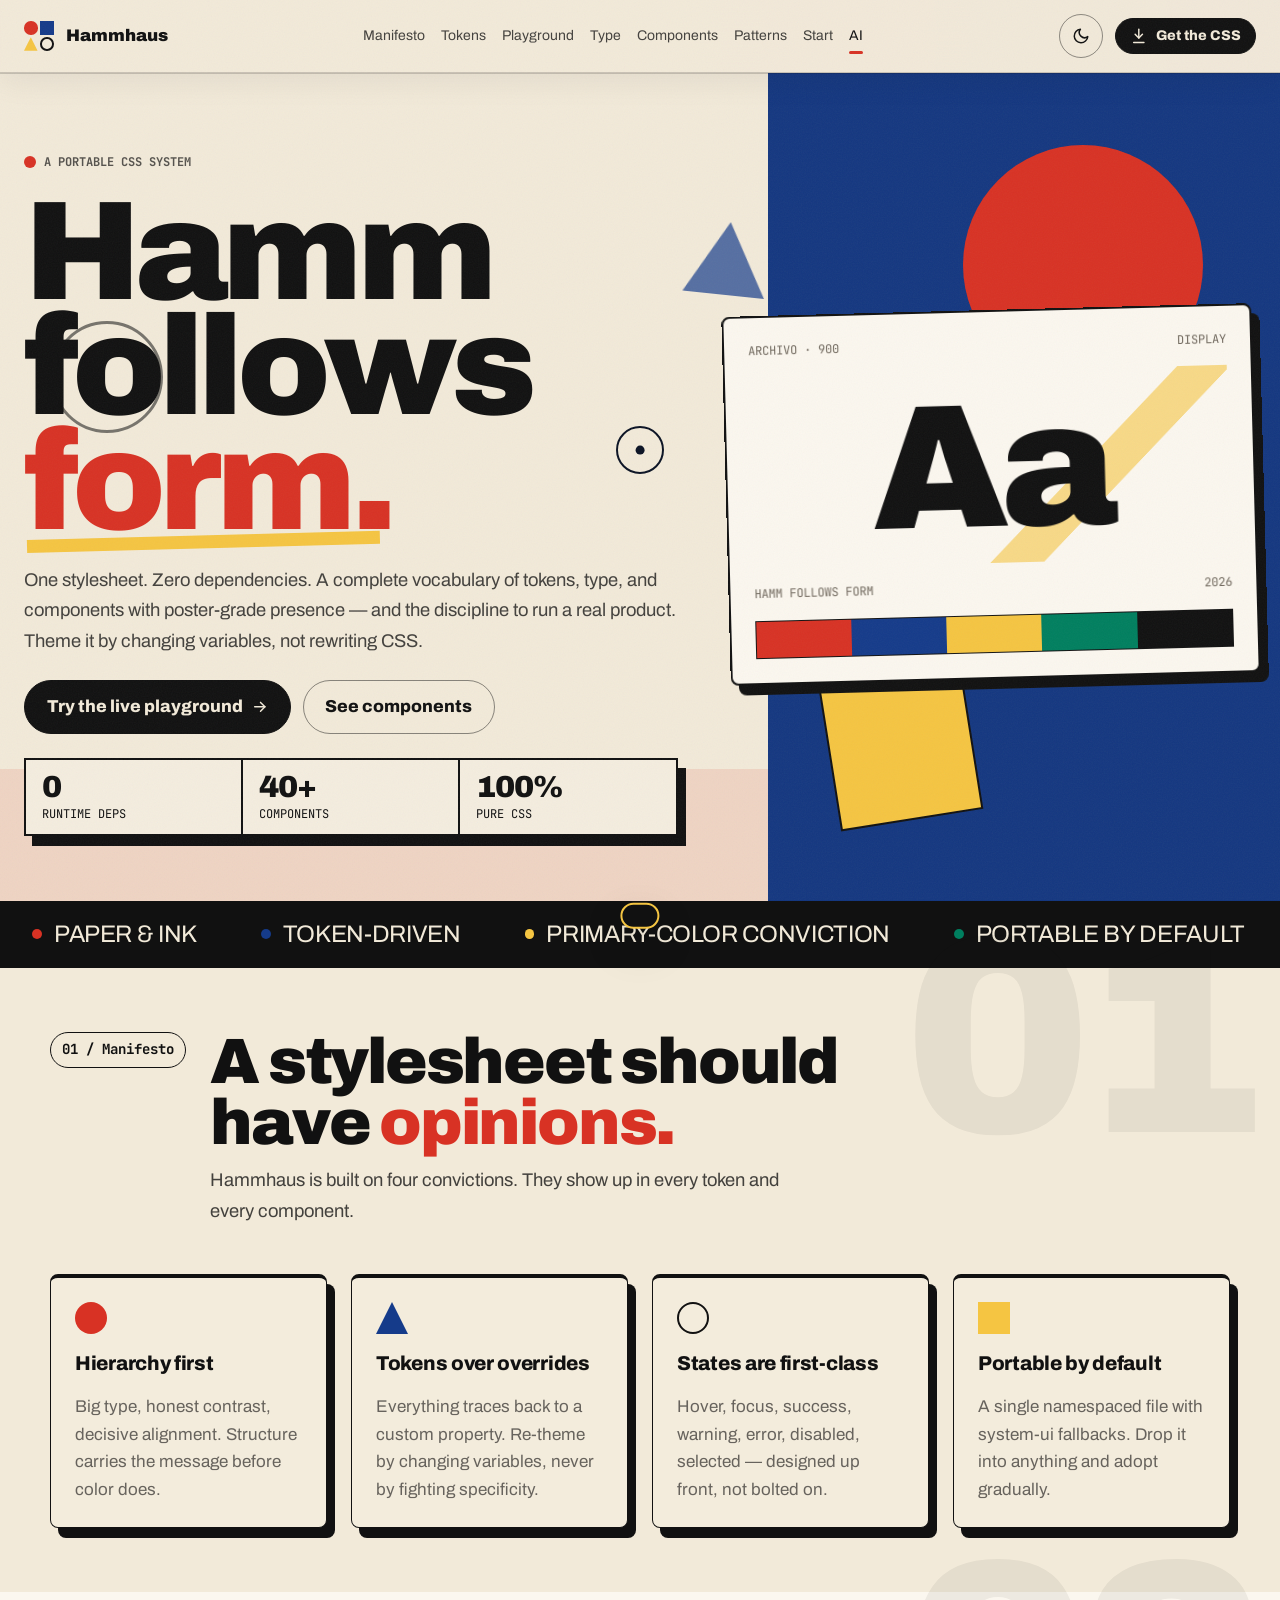
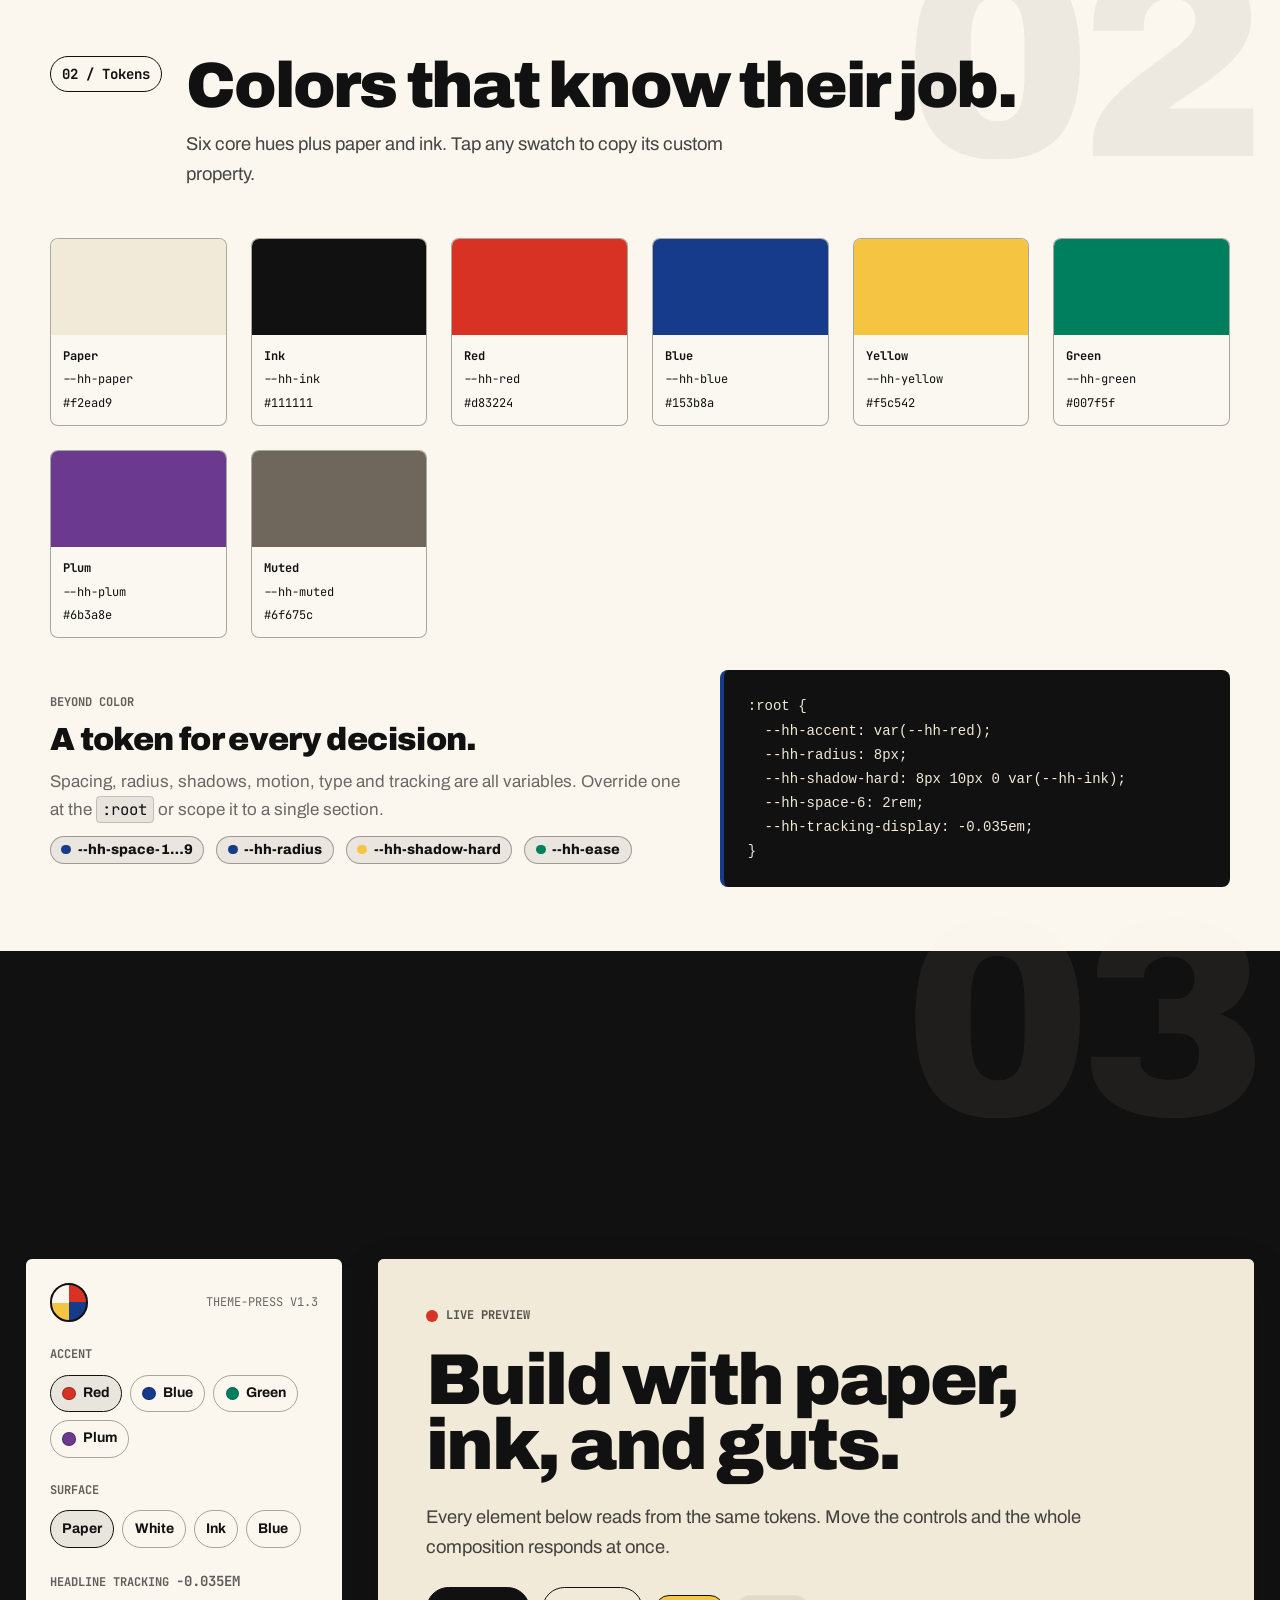
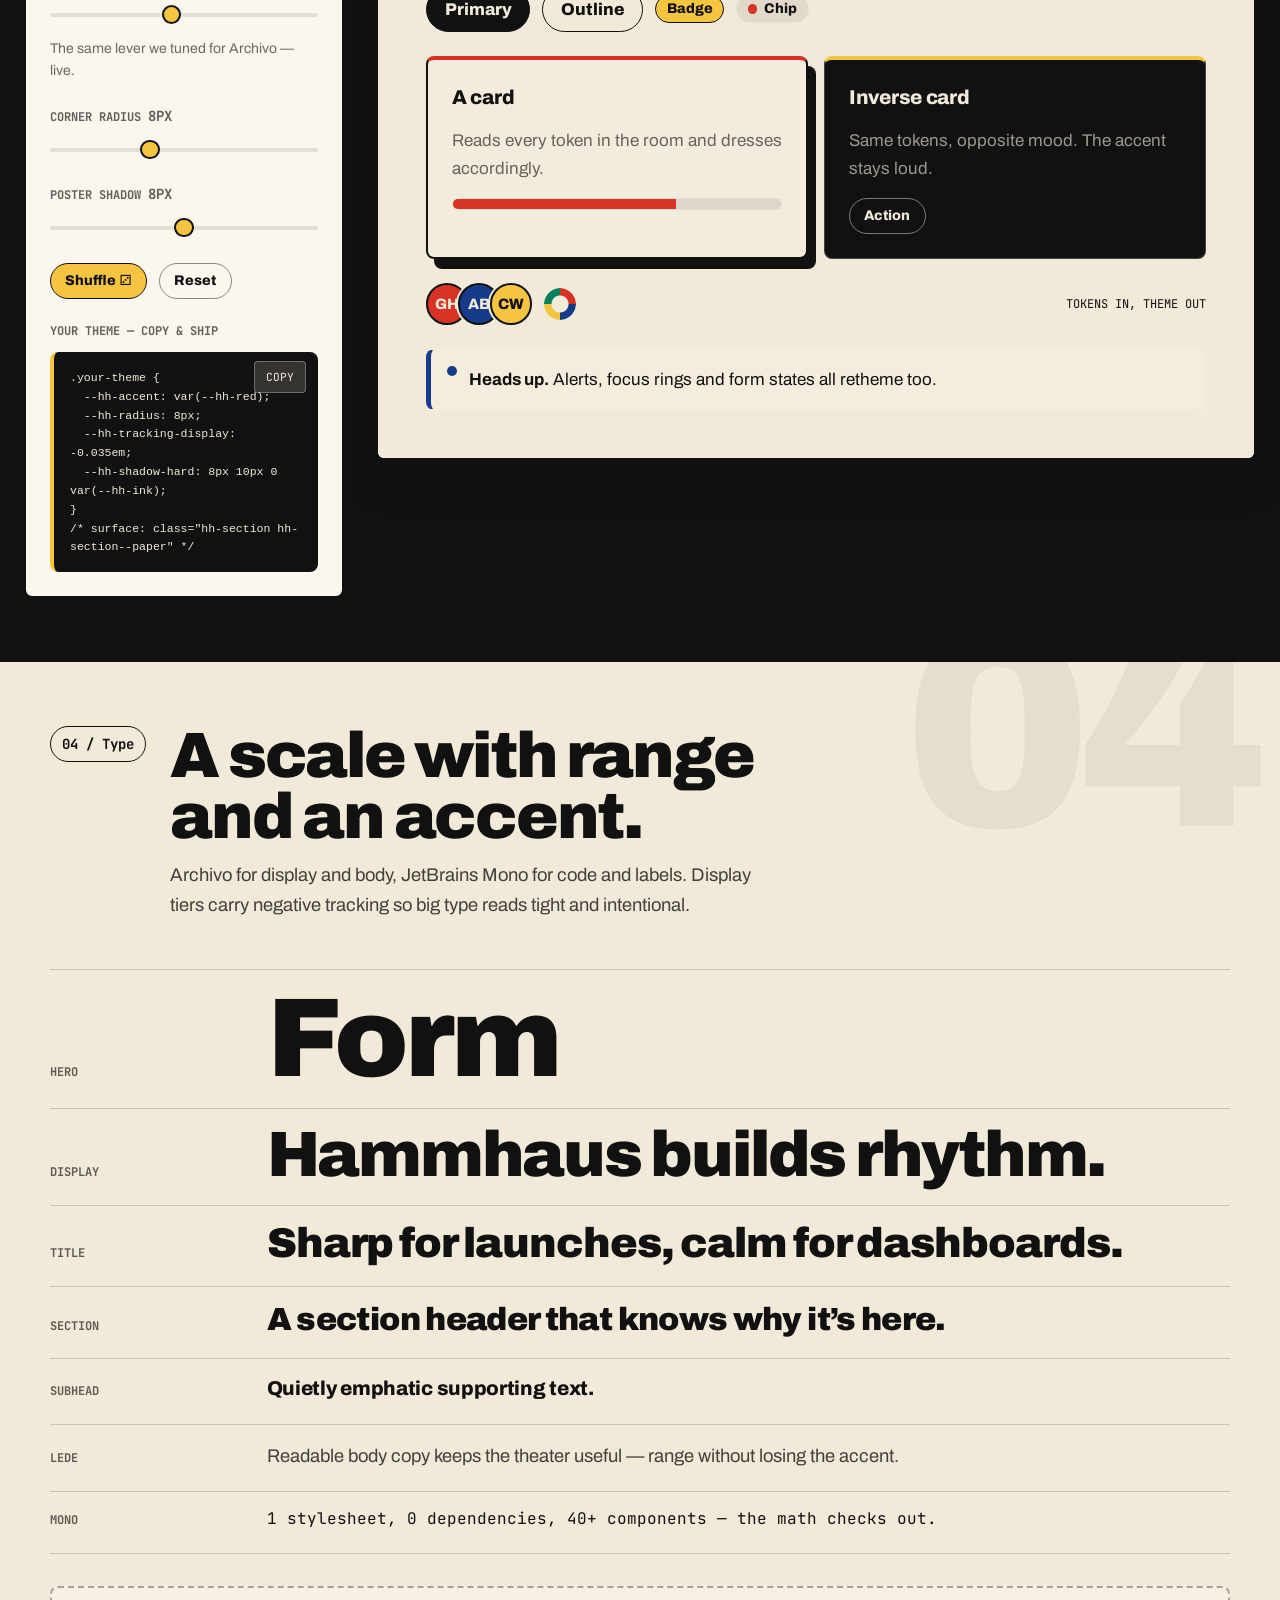
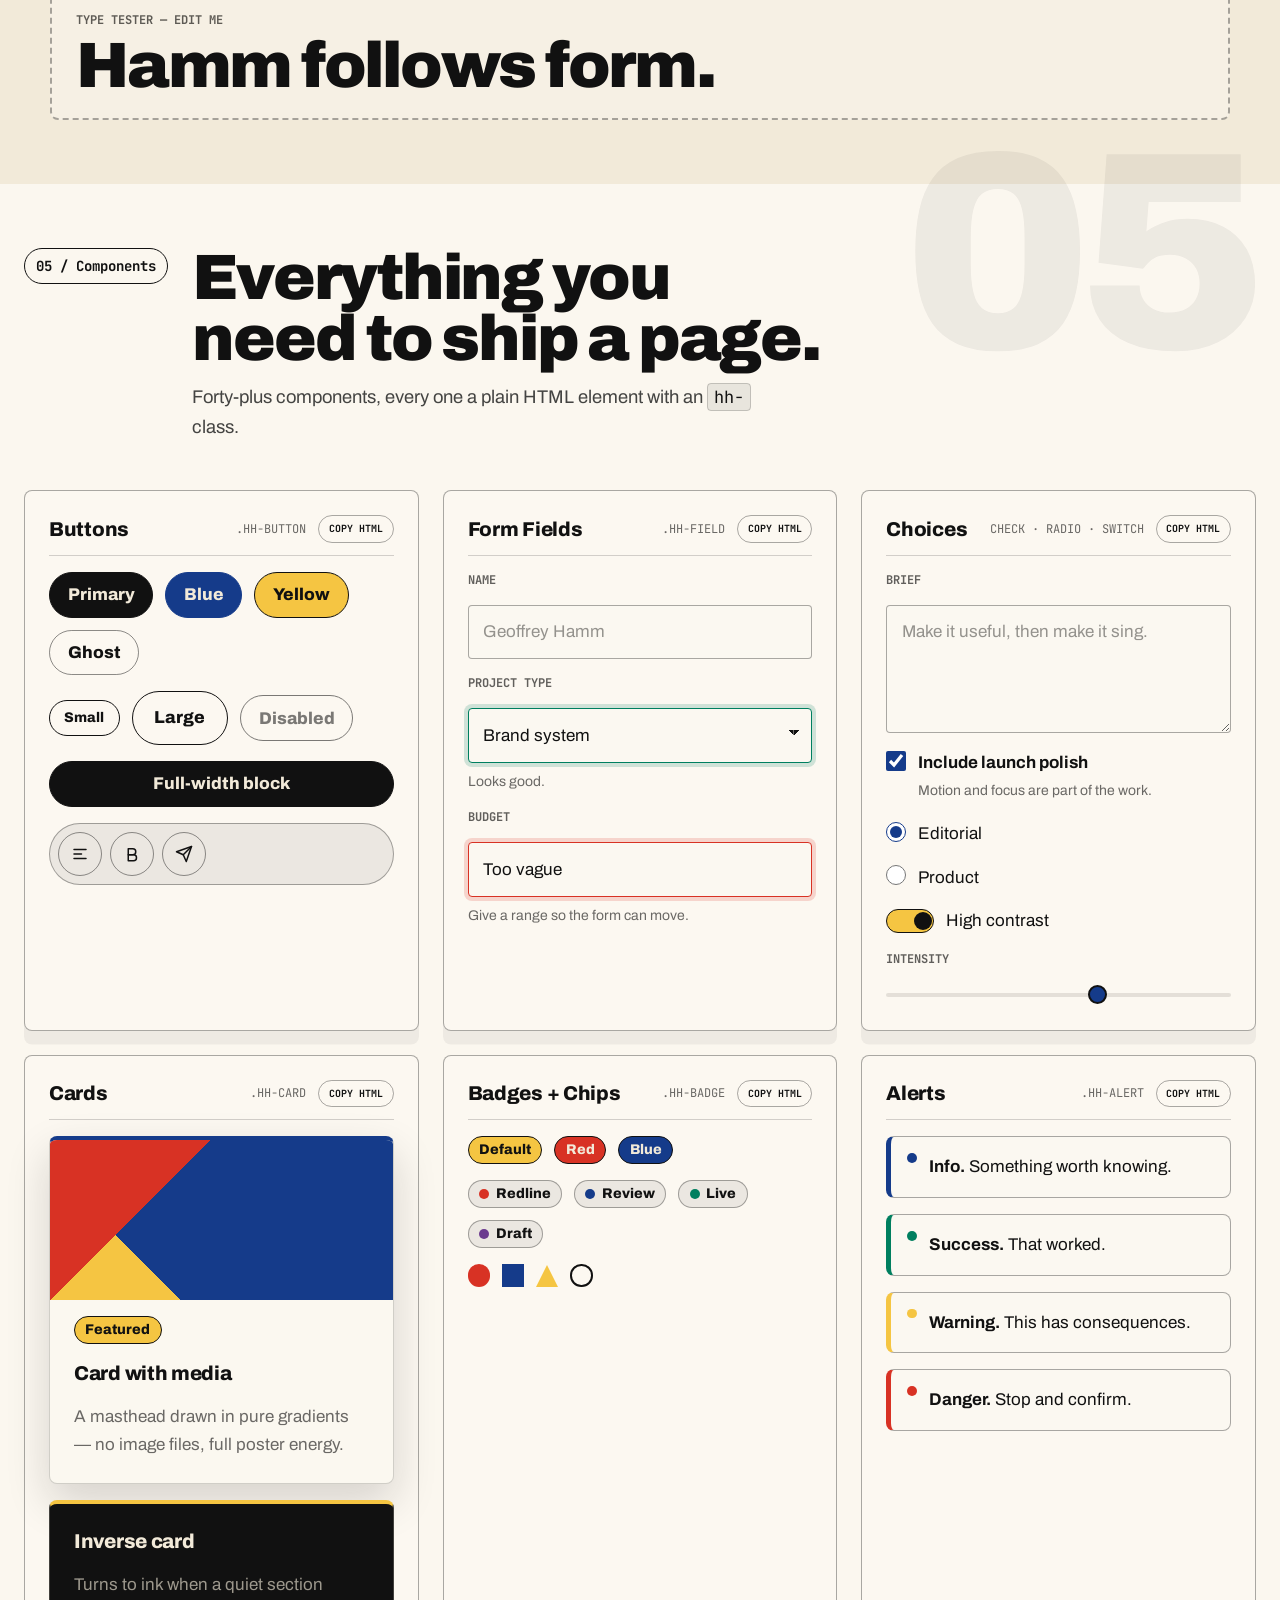
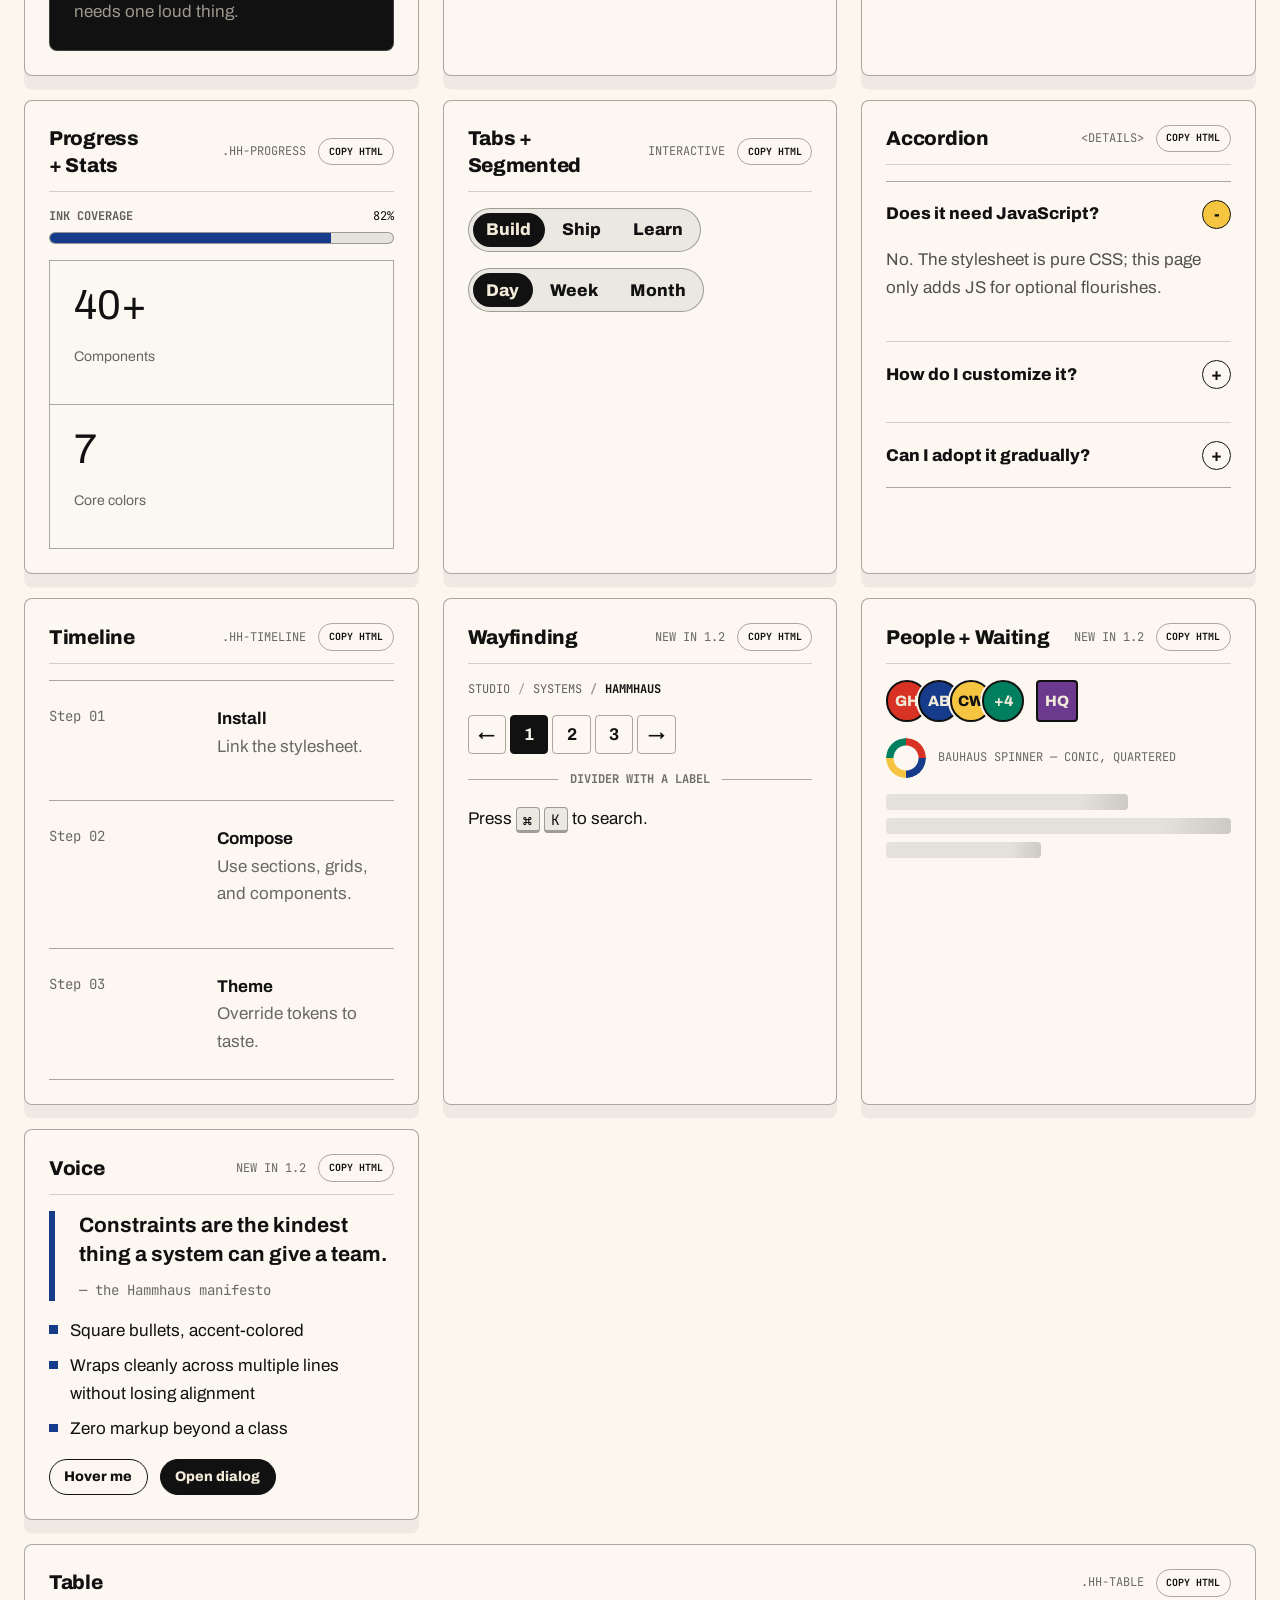
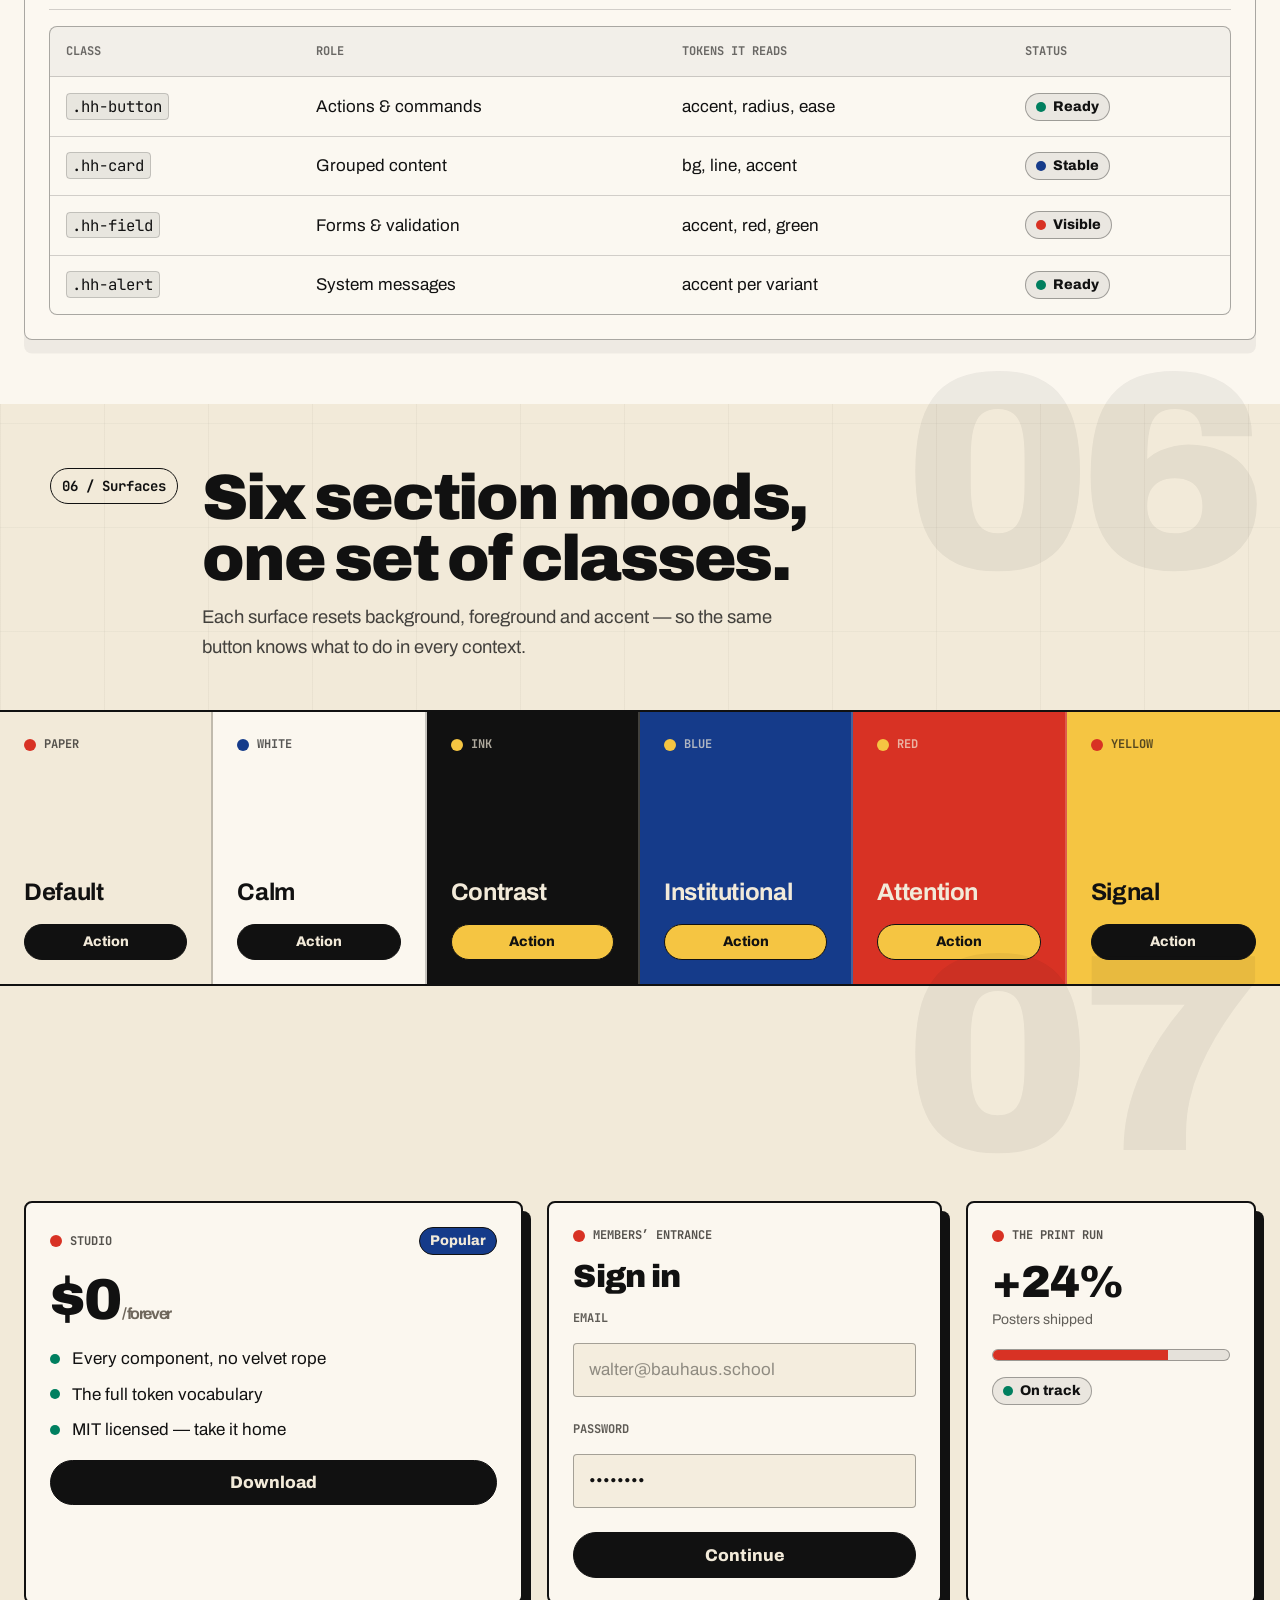
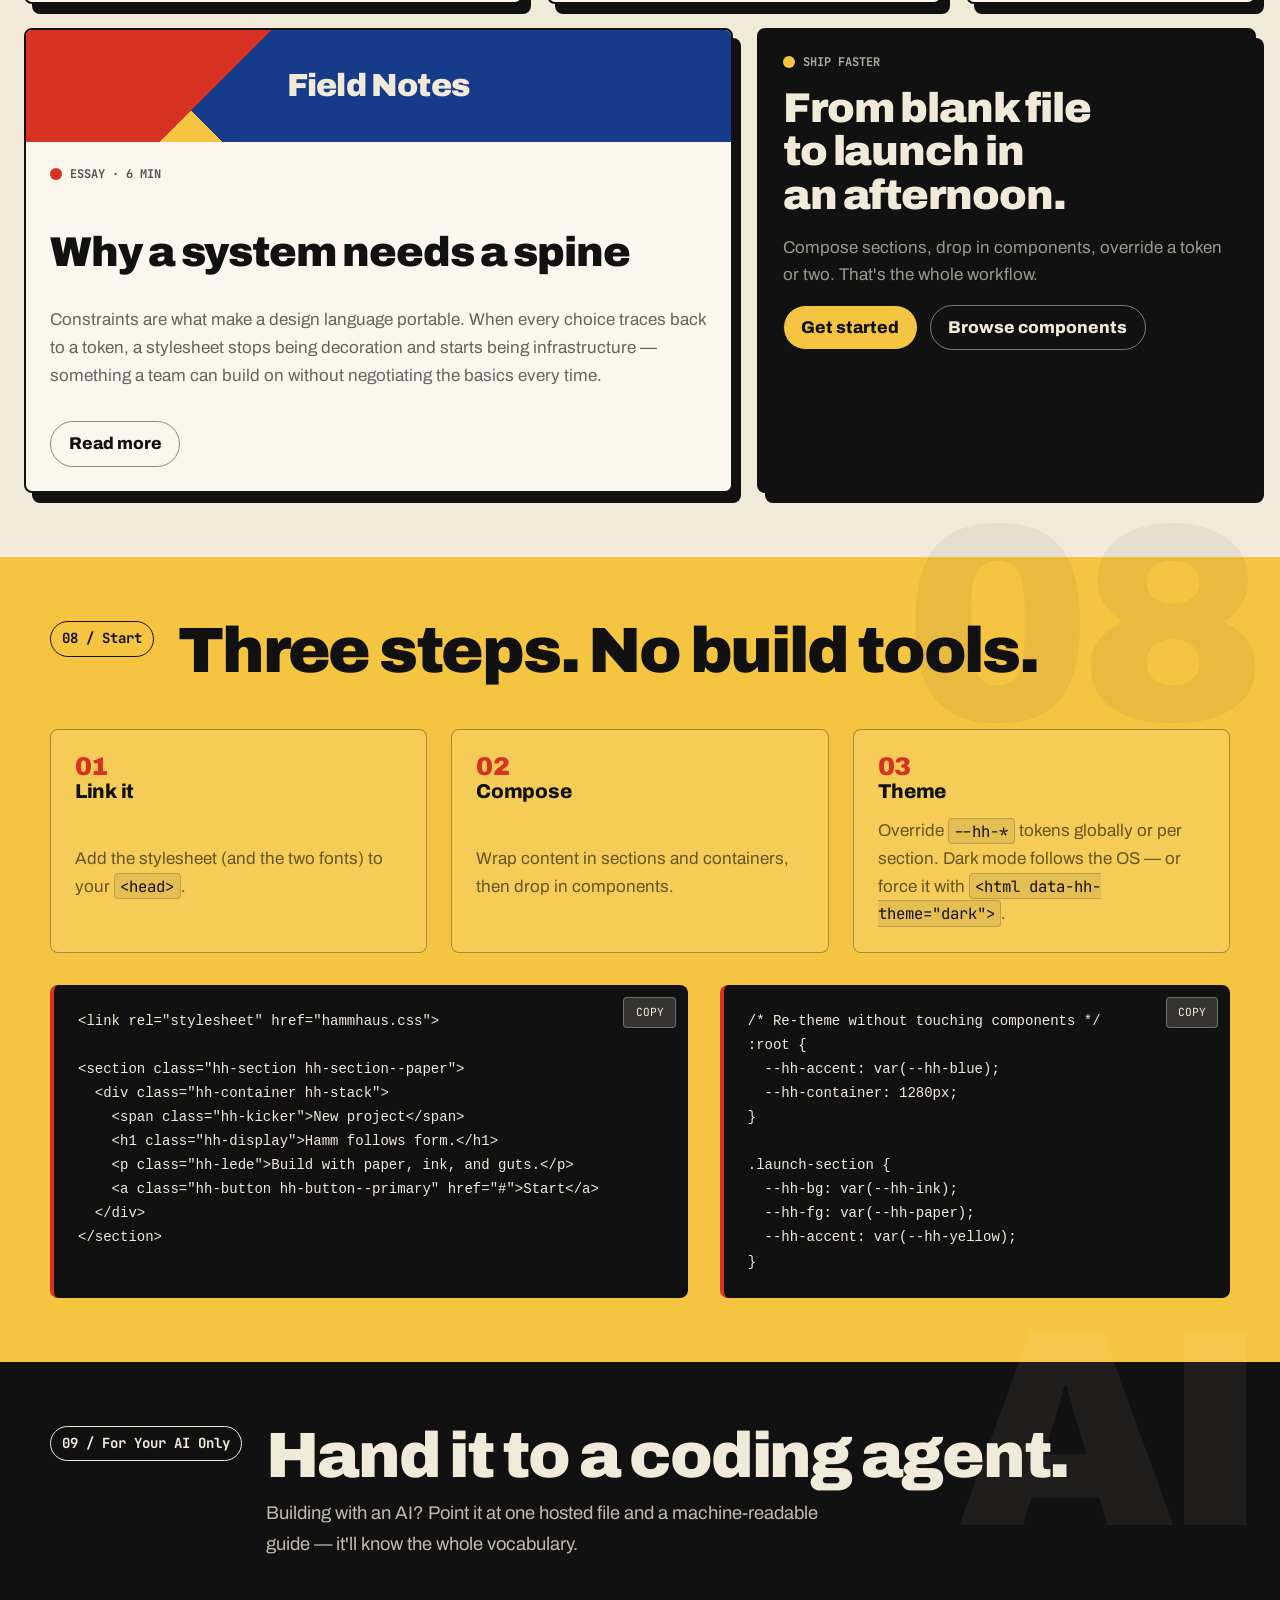
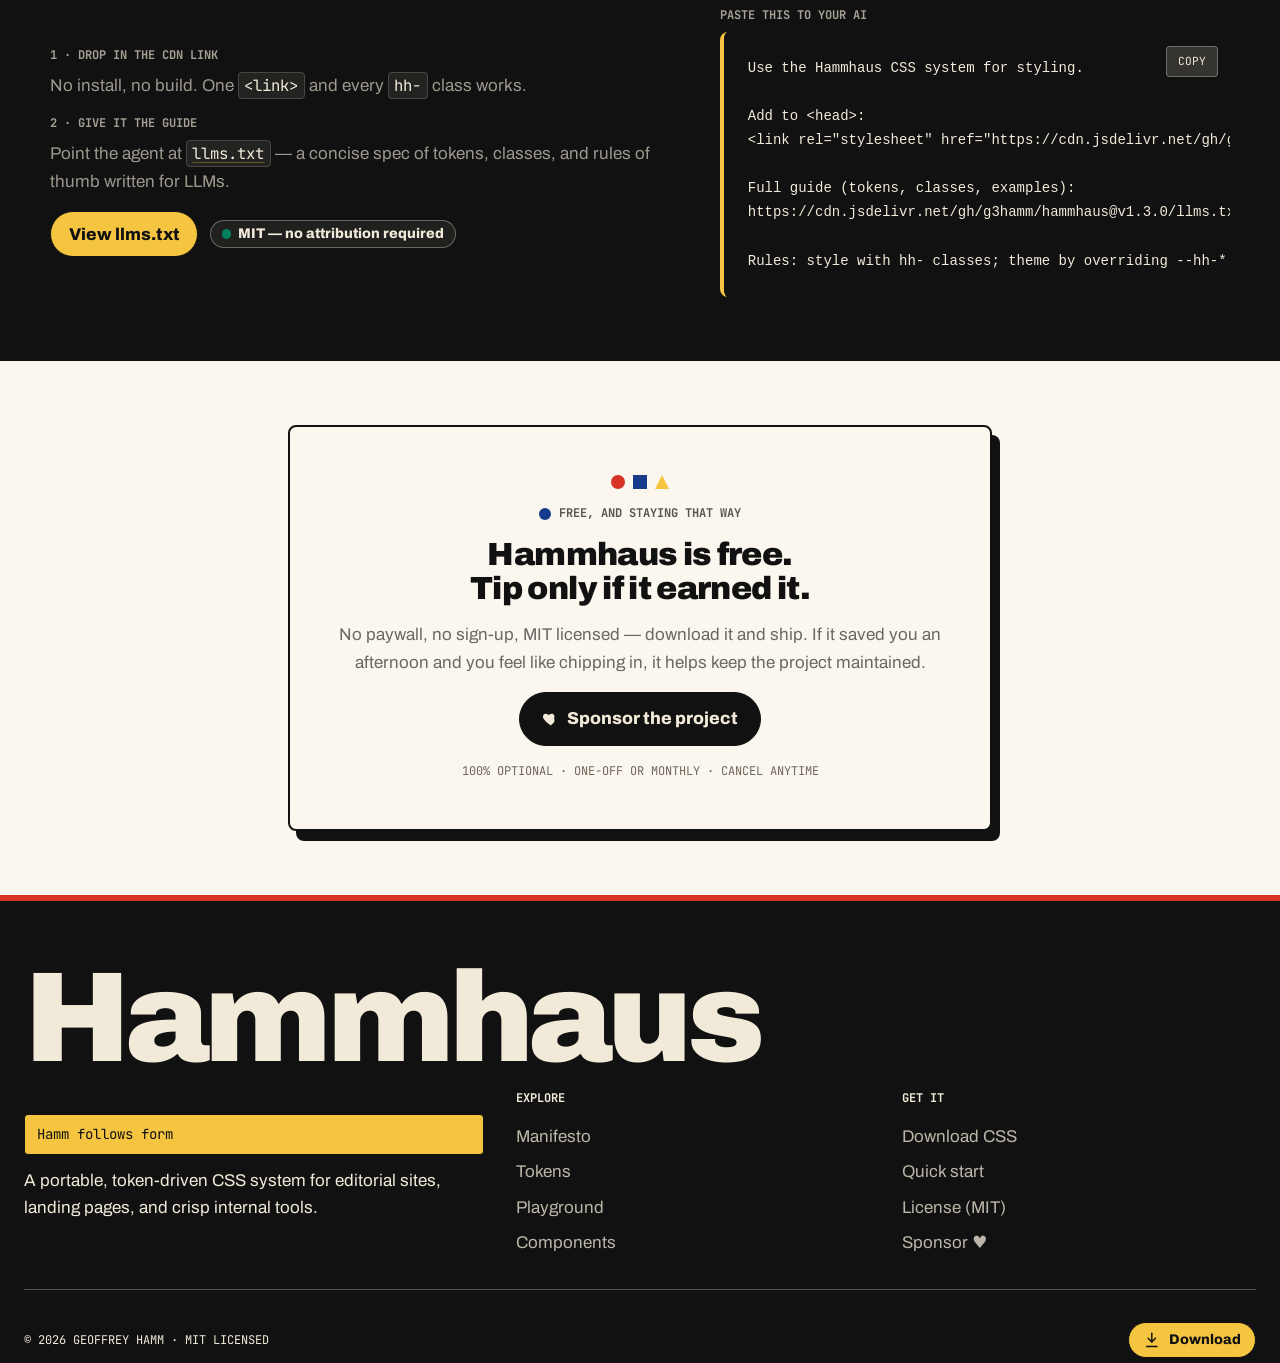
==== commit 99e16e9c: "Address showcase review feedback - Hero: remove the redundant motto pill; the underline sweep under " ====
--- a/index.html
+++ b/index.html
@@ -101,7 +101,6 @@
               real product. Theme it by changing variables, not rewriting CSS.
             </p>
             <div class="hh-cluster" style="--hh-cluster-gap: var(--hh-space-3);">
-              <span class="hh-hero__motto">Hamm follows form</span>
               <a class="hh-button hh-button--primary hh-button--large" href="#playground">
                 Try the live playground
                 <svg viewBox="0 0 24 24" width="18" height="18" fill="none" stroke="currentColor" stroke-width="2" stroke-linecap="round" stroke-linejoin="round" aria-hidden="true"><path d="M5 12h14"/><path d="m13 6 6 6-6 6"/></svg>
@@ -415,7 +414,7 @@
             </div>
             <div class="sx-type-row">
               <span class="hh-label">Mono</span>
-              <span class="hh-mono sx-type-row__demo" style="text-transform: none; font-size: 1rem;">JetBrains Mono · .hh-code · 0123456789</span>
+              <span class="hh-mono sx-type-row__demo" style="text-transform: none; font-size: 1rem;">1 stylesheet, 0 dependencies, 40+ components — the math checks out.</span>
             </div>
           </div>
 
@@ -467,7 +466,7 @@
 
             <!-- Form fields -->
             <article class="sx-spec">
-              <div class="sx-spec__head"><h3 class="hh-subhead">Form fields</h3><span class="hh-mono hh-muted">.hh-field</span></div>
+              <div class="sx-spec__head"><h3 class="hh-subhead">Form Fields</h3><span class="hh-mono hh-muted">.hh-field</span></div>
               <form class="hh-form sx-spec__demo" onsubmit="return false">
                 <label class="hh-field">
                   <span class="hh-label">Name</span>
@@ -528,7 +527,7 @@
 
             <!-- Badges, chips, dots -->
             <article class="sx-spec">
-              <div class="sx-spec__head"><h3 class="hh-subhead">Badges &amp; chips</h3><span class="hh-mono hh-muted">.hh-badge</span></div>
+              <div class="sx-spec__head"><h3 class="hh-subhead">Badges + Chips</h3><span class="hh-mono hh-muted">.hh-badge</span></div>
               <div class="sx-spec__demo">
                 <div class="hh-cluster">
                   <span class="hh-badge">Default</span>
@@ -563,7 +562,7 @@
 
             <!-- Progress + stats -->
             <article class="sx-spec">
-              <div class="sx-spec__head"><h3 class="hh-subhead">Progress &amp; stats</h3><span class="hh-mono hh-muted">.hh-progress</span></div>
+              <div class="sx-spec__head"><h3 class="hh-subhead">Progress + Stats</h3><span class="hh-mono hh-muted">.hh-progress</span></div>
               <div class="sx-spec__demo">
                 <div class="hh-progress">
                   <div class="hh-cluster hh-justify-between"><span class="hh-label hh-mb-0">Ink coverage</span><span class="hh-mono">82%</span></div>
@@ -578,7 +577,7 @@
 
             <!-- Tabs + segmented -->
             <article class="sx-spec">
-              <div class="sx-spec__head"><h3 class="hh-subhead">Tabs &amp; segmented</h3><span class="hh-mono hh-muted">interactive</span></div>
+              <div class="sx-spec__head"><h3 class="hh-subhead">Tabs + Segmented</h3><span class="hh-mono hh-muted">interactive</span></div>
               <div class="sx-spec__demo">
                 <div class="hh-tabs" role="tablist" aria-label="Example tabs" data-tabs>
                   <button class="hh-tab" type="button" role="tab" aria-selected="true">Build</button>
@@ -640,7 +639,7 @@
 
             <!-- People & waiting -->
             <article class="sx-spec">
-              <div class="sx-spec__head"><h3 class="hh-subhead">People &amp; waiting</h3><span class="hh-mono hh-muted">new in 1.2</span></div>
+              <div class="sx-spec__head"><h3 class="hh-subhead">People + Waiting</h3><span class="hh-mono hh-muted">new in 1.2</span></div>
               <div class="sx-spec__demo">
                 <div class="hh-cluster">
                   <ul class="hh-avatar-group" aria-label="Team">
@@ -892,7 +891,7 @@
         <span class="sx-wm" aria-hidden="true">AI</span>
         <div class="hh-container">
           <div class="sx-head sx-reveal">
-            <span class="sx-head__index">09 / For your AI</span>
+            <span class="sx-head__index">09 / For Your AI Only</span>
             <div class="sx-head__body">
               <h2 class="hh-display" id="agents-title">Hand it to a coding agent.</h2>
               <p class="hh-lede sx-head__lead">Building with an AI? Point it at one hosted file and a machine-readable guide — it'll know the whole vocabulary.</p>
--- a/hammhaus.css
+++ b/hammhaus.css
@@ -951,7 +951,12 @@
   place-items: center;
   min-height: 10rem;
   margin: calc(var(--hh-space-5) * -1) calc(var(--hh-space-5) * -1) 0;
-  border-radius: var(--hh-radius) var(--hh-radius) 0 0;
+  /* The media bleeds to the card's padding box, whose corner curve is the
+     outer radius minus the border widths (1px sides, 4px accent top).
+     Matching it exactly stops card background peeking out at the corners. */
+  border-radius:
+    max(0px, calc(var(--hh-radius) - 1px)) max(0px, calc(var(--hh-radius) - 1px)) 0 0 /
+    max(0px, calc(var(--hh-radius) - 4px)) max(0px, calc(var(--hh-radius) - 4px)) 0 0;
   overflow: hidden;
   background:
     linear-gradient(135deg, var(--hh-red) 0 32%, transparent 32%),
@@ -1142,7 +1147,9 @@
 .hh-switch__track::before {
   content: "";
   position: absolute;
-  inset-block-start: 0.18rem;
+  /* Center the knob in the track's content box; a fixed offset would sit
+     it low because the track's border eats into the inner height. */
+  inset-block-start: calc(50% - (var(--hh-switch-size) - 0.36rem) / 2);
   inset-inline-start: 0.18rem;
   inline-size: calc(var(--hh-switch-size) - 0.36rem);
   block-size: calc(var(--hh-switch-size) - 0.36rem);
--- a/showcase.css
+++ b/showcase.css
@@ -295,14 +295,28 @@
 .sx-blob--ring     { animation-delay: 560ms; }
 .sx-blob--triangle { animation-delay: 640ms; }
 
-/* The accent word underlines itself once the headline has landed. */
+/* The accent word underlines itself once the headline has landed — set a
+   touch off-axis, like a stroke of the press operator's china marker. */
 .sx-hero__title em {
-  background: linear-gradient(var(--hh-yellow), var(--hh-yellow)) 0 92% / 0% 0.1em no-repeat;
+  position: relative;
+}
+
+.sx-hero__title em::after {
+  content: "";
+  position: absolute;
+  left: 0.02em;
+  right: 0.08em;
+  bottom: 0.05em;
+  height: 0.09em;
+  z-index: -1;
+  background: var(--hh-yellow);
+  transform: rotate(-1.5deg) scaleX(0);
+  transform-origin: 0 50%;
   animation: sx-sweep 700ms 720ms var(--hh-ease) forwards;
 }
 
 @keyframes sx-sweep {
-  to { background-size: 100% 0.1em; }
+  to { transform: rotate(-1.5deg) scaleX(1); }
 }
 
 .sx-hero__title {
@@ -522,12 +536,20 @@
 }
 
 .sx-lab__controls {
+  /* The panel sits on a paper-3 surface inside the ink section, so it must
+     carry its own fg/line tokens — otherwise it inherits the section's
+     light-on-dark foreground and renders cream-on-cream. */
+  --hh-bg: var(--hh-paper-3);
+  --hh-fg: var(--hh-ink);
+  --hh-line: color-mix(in srgb, var(--hh-ink) 18%, transparent);
+  --hh-line-strong: color-mix(in srgb, var(--hh-ink) 35%, transparent);
   display: grid;
   gap: var(--hh-space-5);
   padding: var(--hh-space-5);
   border: 2px solid var(--hh-ink);
   border-radius: var(--hh-radius);
-  background: var(--hh-paper-3);
+  background: var(--hh-bg);
+  color: var(--hh-fg);
   box-shadow: var(--hh-shadow-hard);
   position: sticky;
   top: 6rem;
@@ -757,6 +779,13 @@
    Surface sampler (full bleed)
    ========================================================================== */
 
+/* The surfaces section skips .hh-section so its sampler can bleed
+   full-width, so it supplies its own head padding; the strip itself stays
+   flush against the next section on purpose. */
+#surfaces {
+  padding-block-start: var(--hh-space-8);
+}
+
 .sx-surfaces {
   display: grid;
   grid-template-columns: repeat(6, minmax(0, 1fr));
@@ -886,6 +915,20 @@
 @media (max-width: 820px) { .sx-steps { grid-template-columns: 1fr; } }
 
 .sx-codeblock { position: relative; }
+
+/* The two side-by-side snippets in Start should read as one unit: stretch
+   both columns and let each code block fill its column's height. */
+#start .hh-split {
+  align-items: stretch;
+}
+
+#start .sx-codeblock {
+  display: grid;
+}
+
+#start .sx-codeblock .hh-code-block {
+  height: 100%;
+}
 
 .sx-copy-btn {
   position: absolute;
@@ -970,6 +1013,8 @@
   font-size: clamp(3rem, 12vw, 8rem);
   line-height: 0.85;
   letter-spacing: var(--hh-tracking-hero);
+  /* Tuck the motto row up under the wordmark. */
+  margin-block-end: calc(var(--hh-space-4) * -1);
 }
 
 .sx-footer__cols {
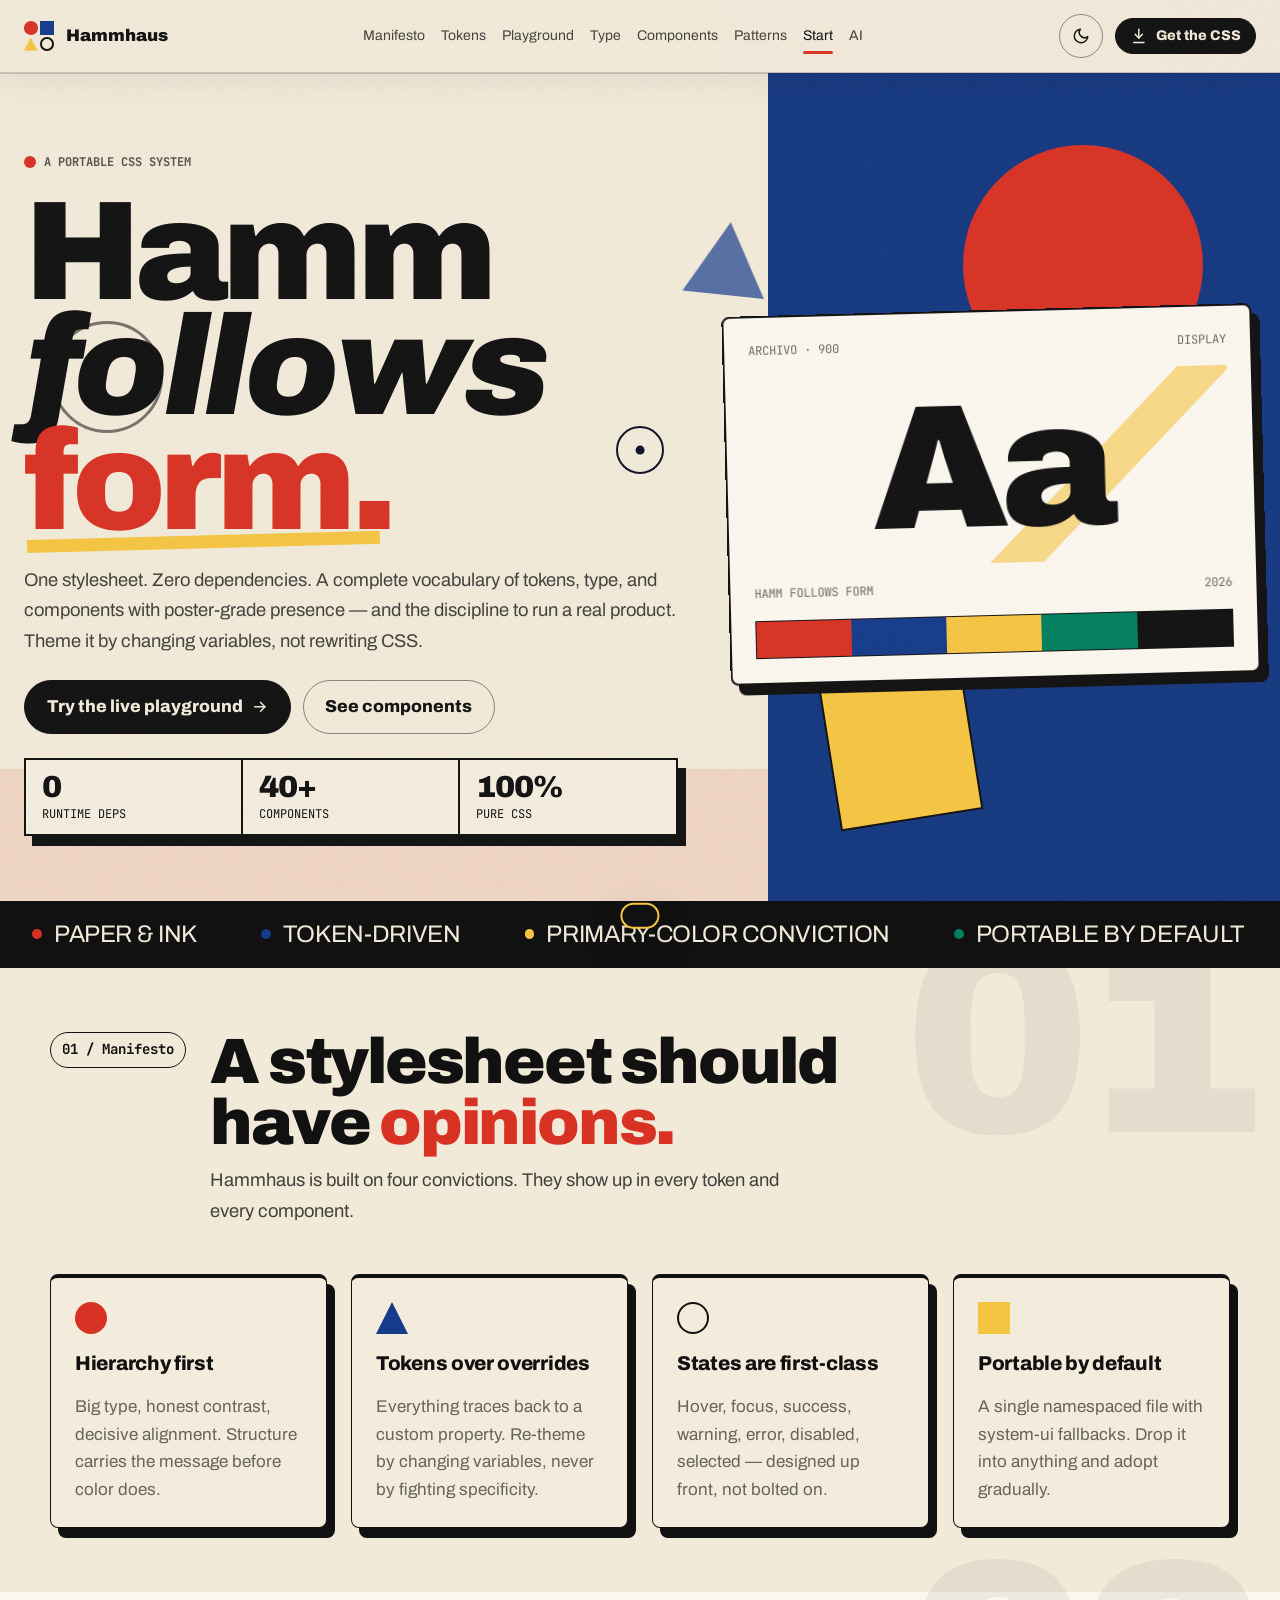
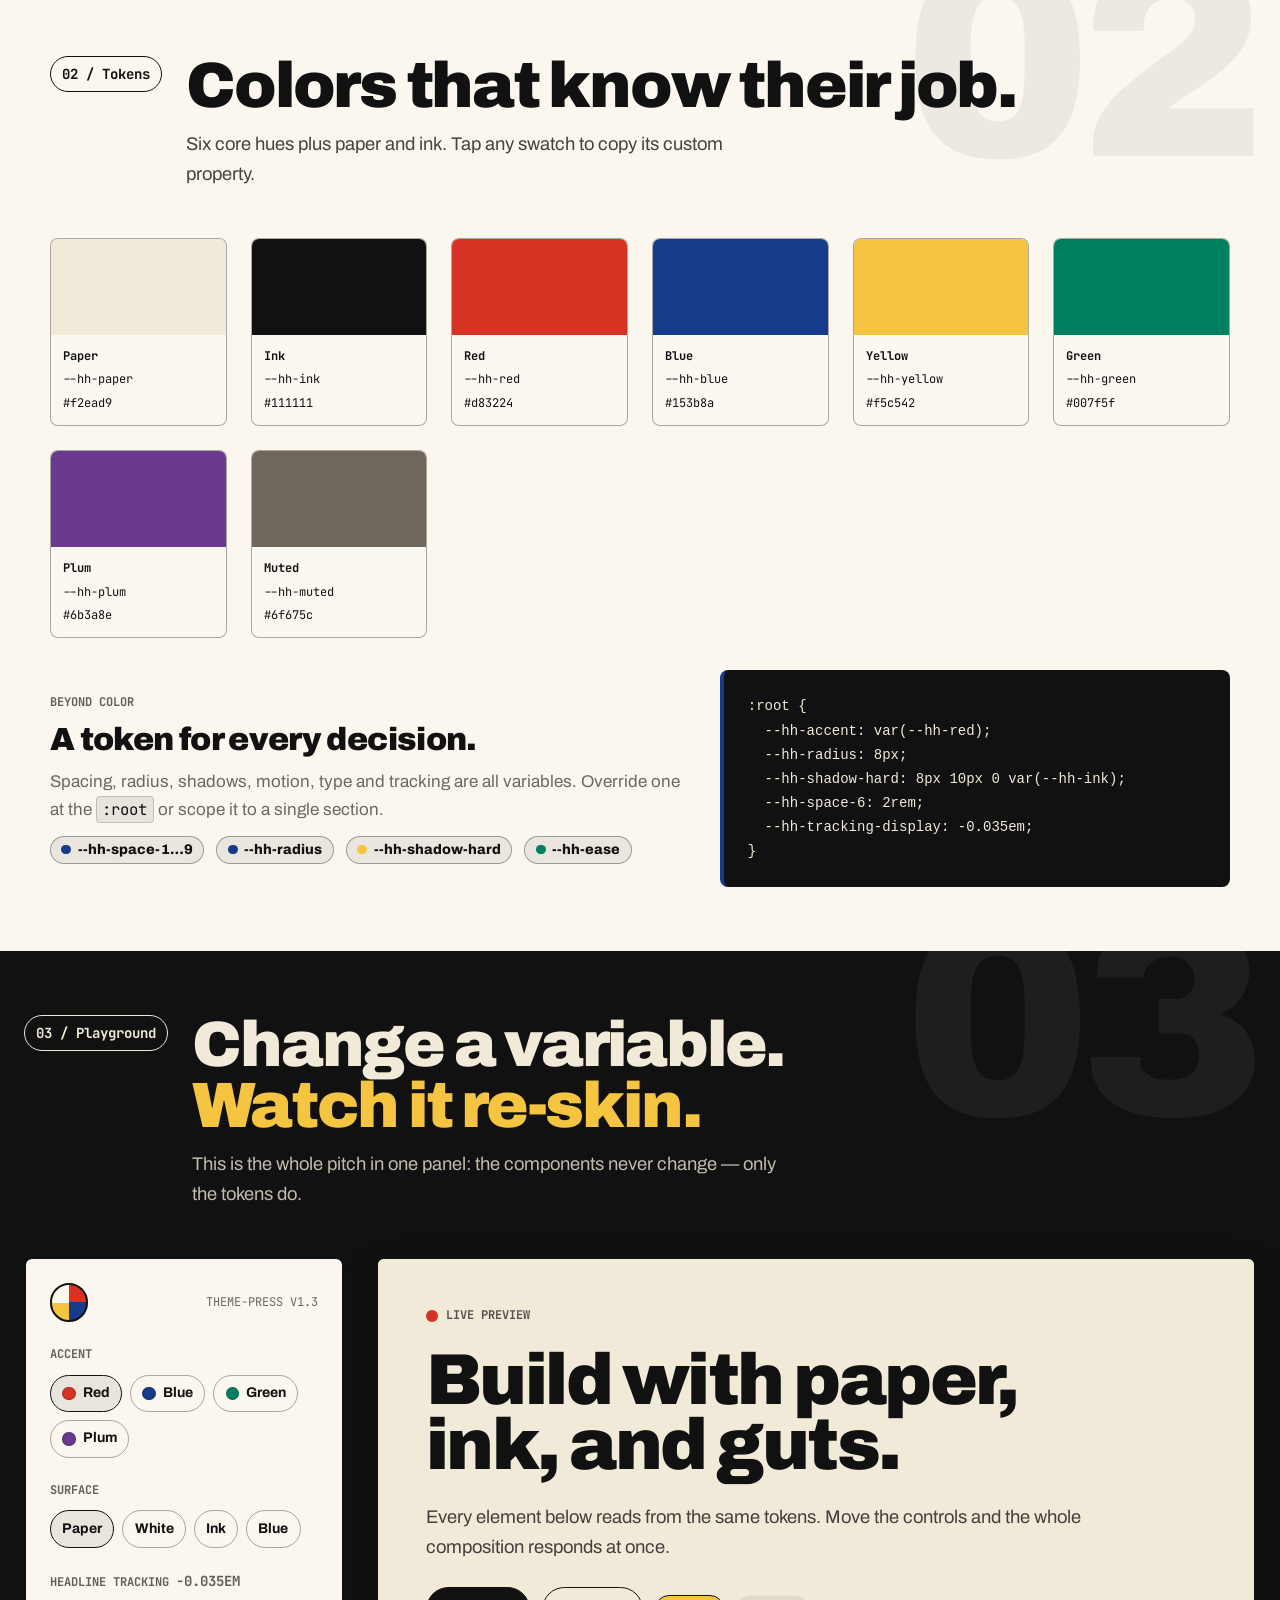
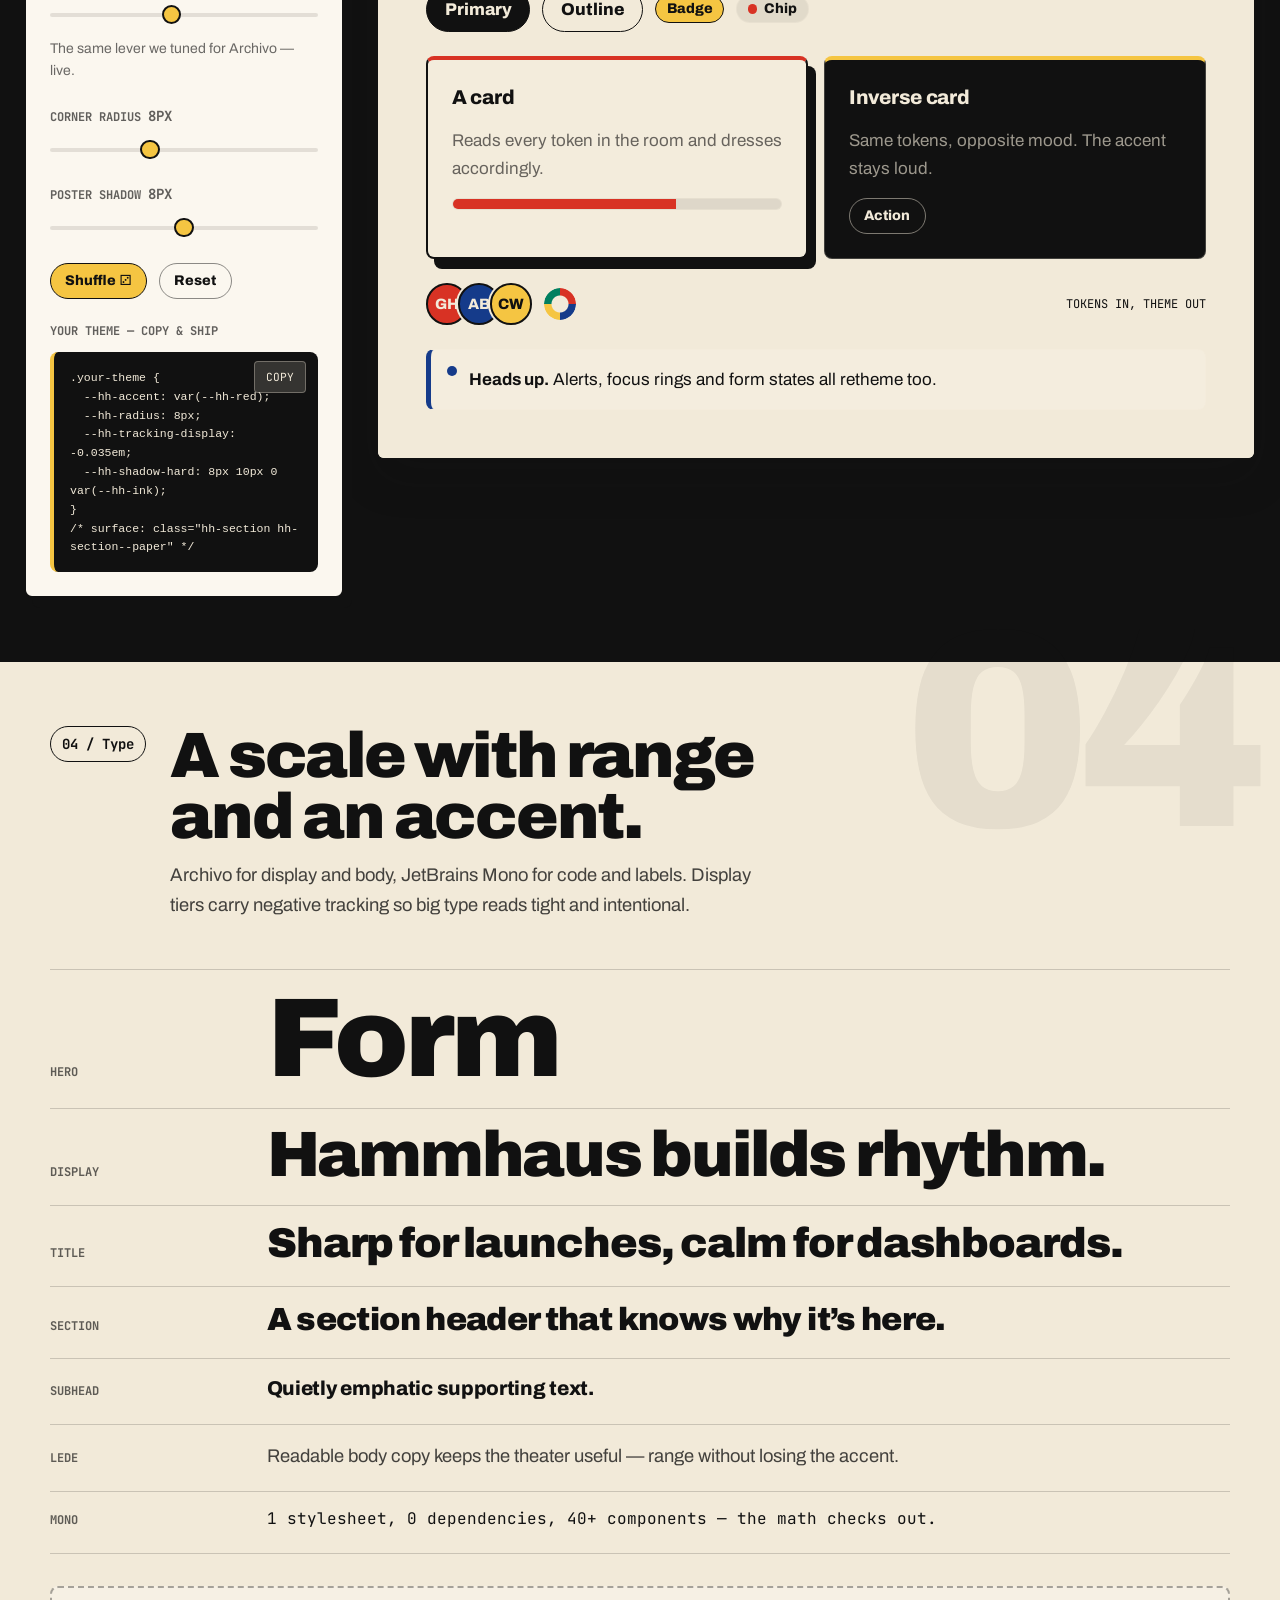
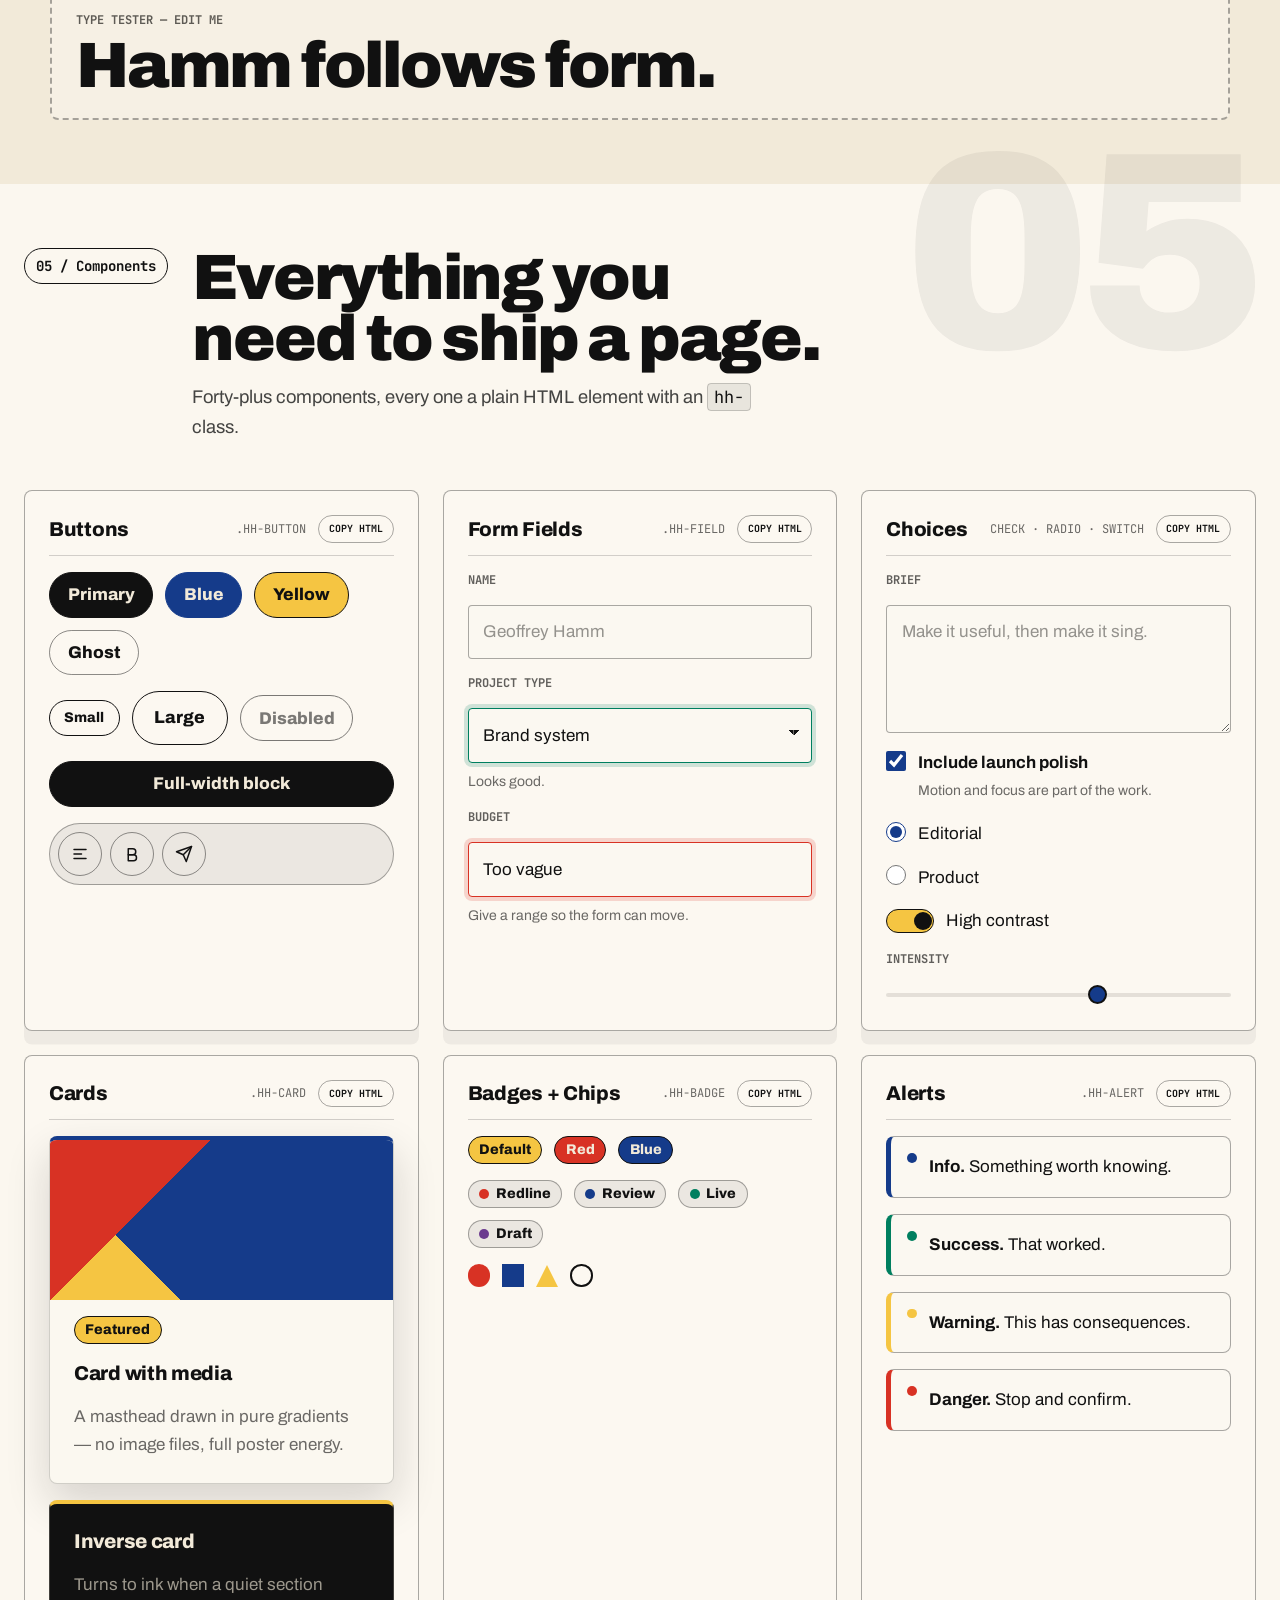
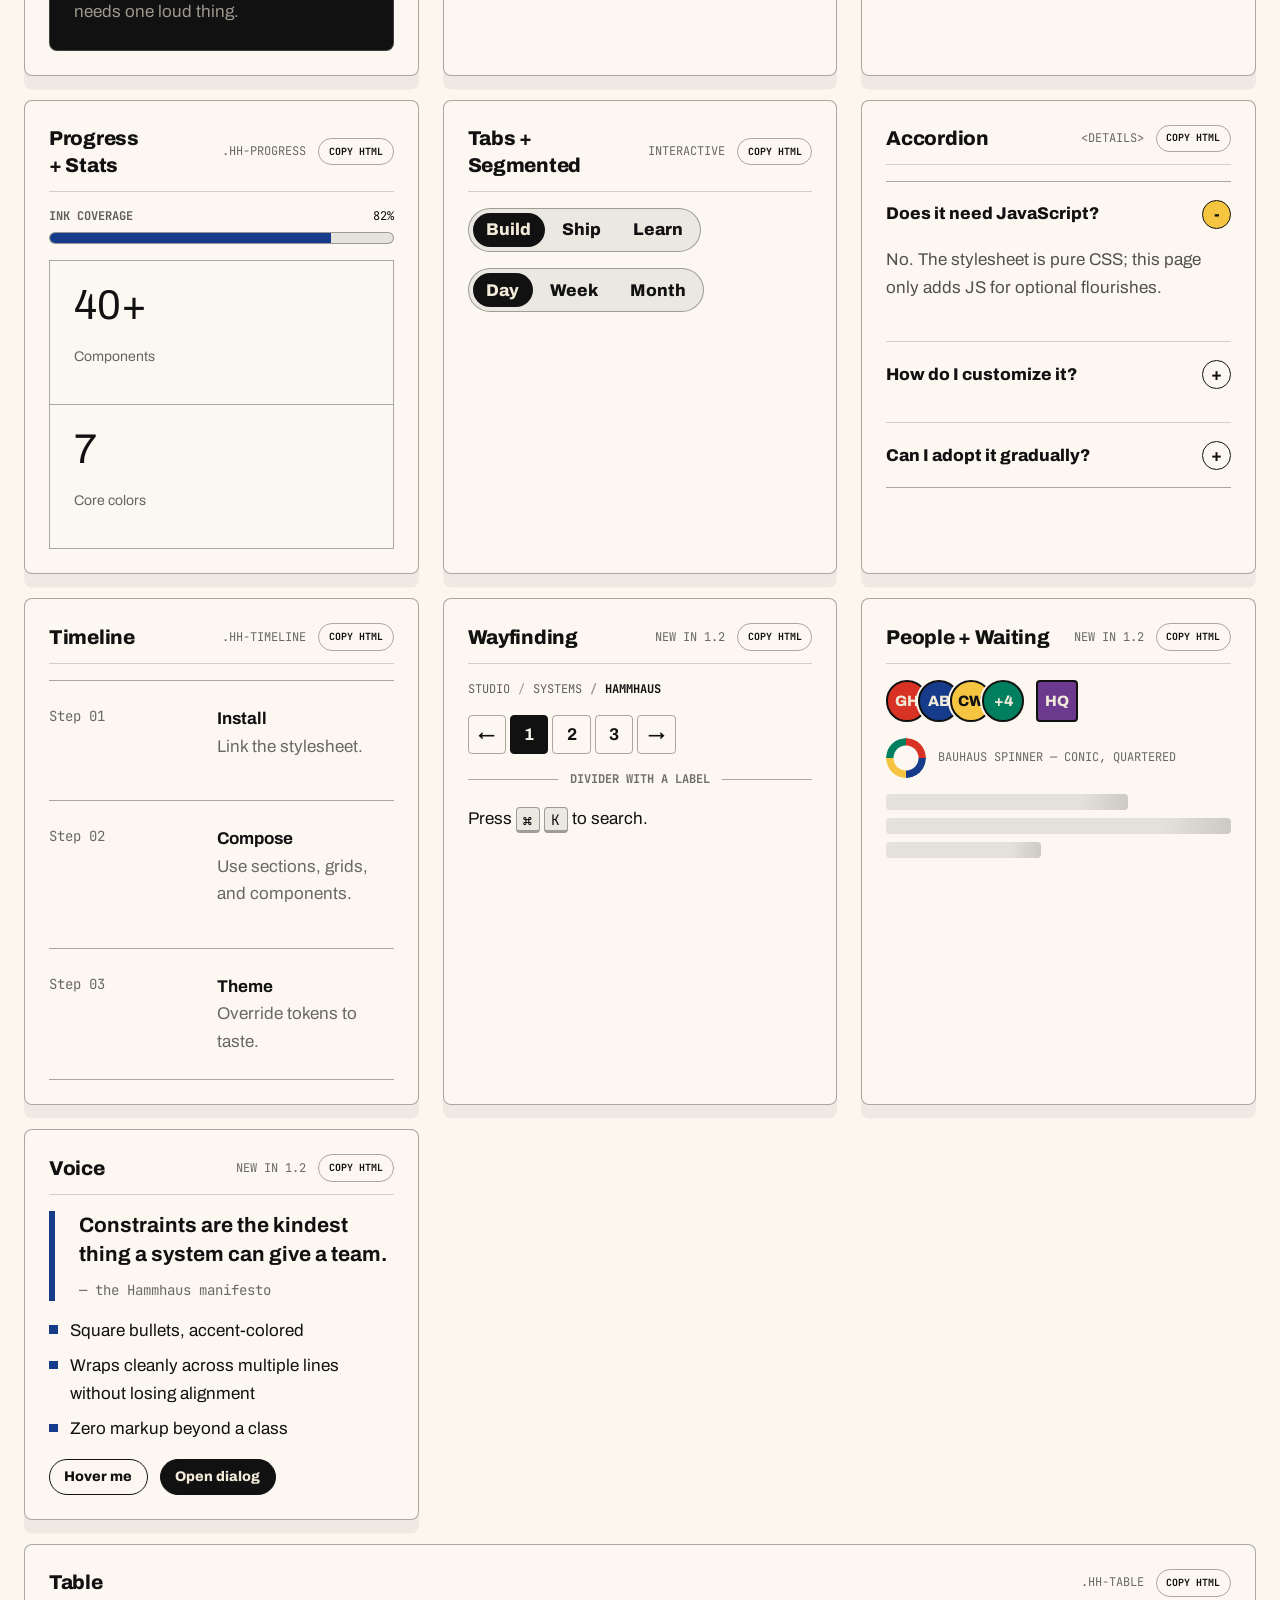
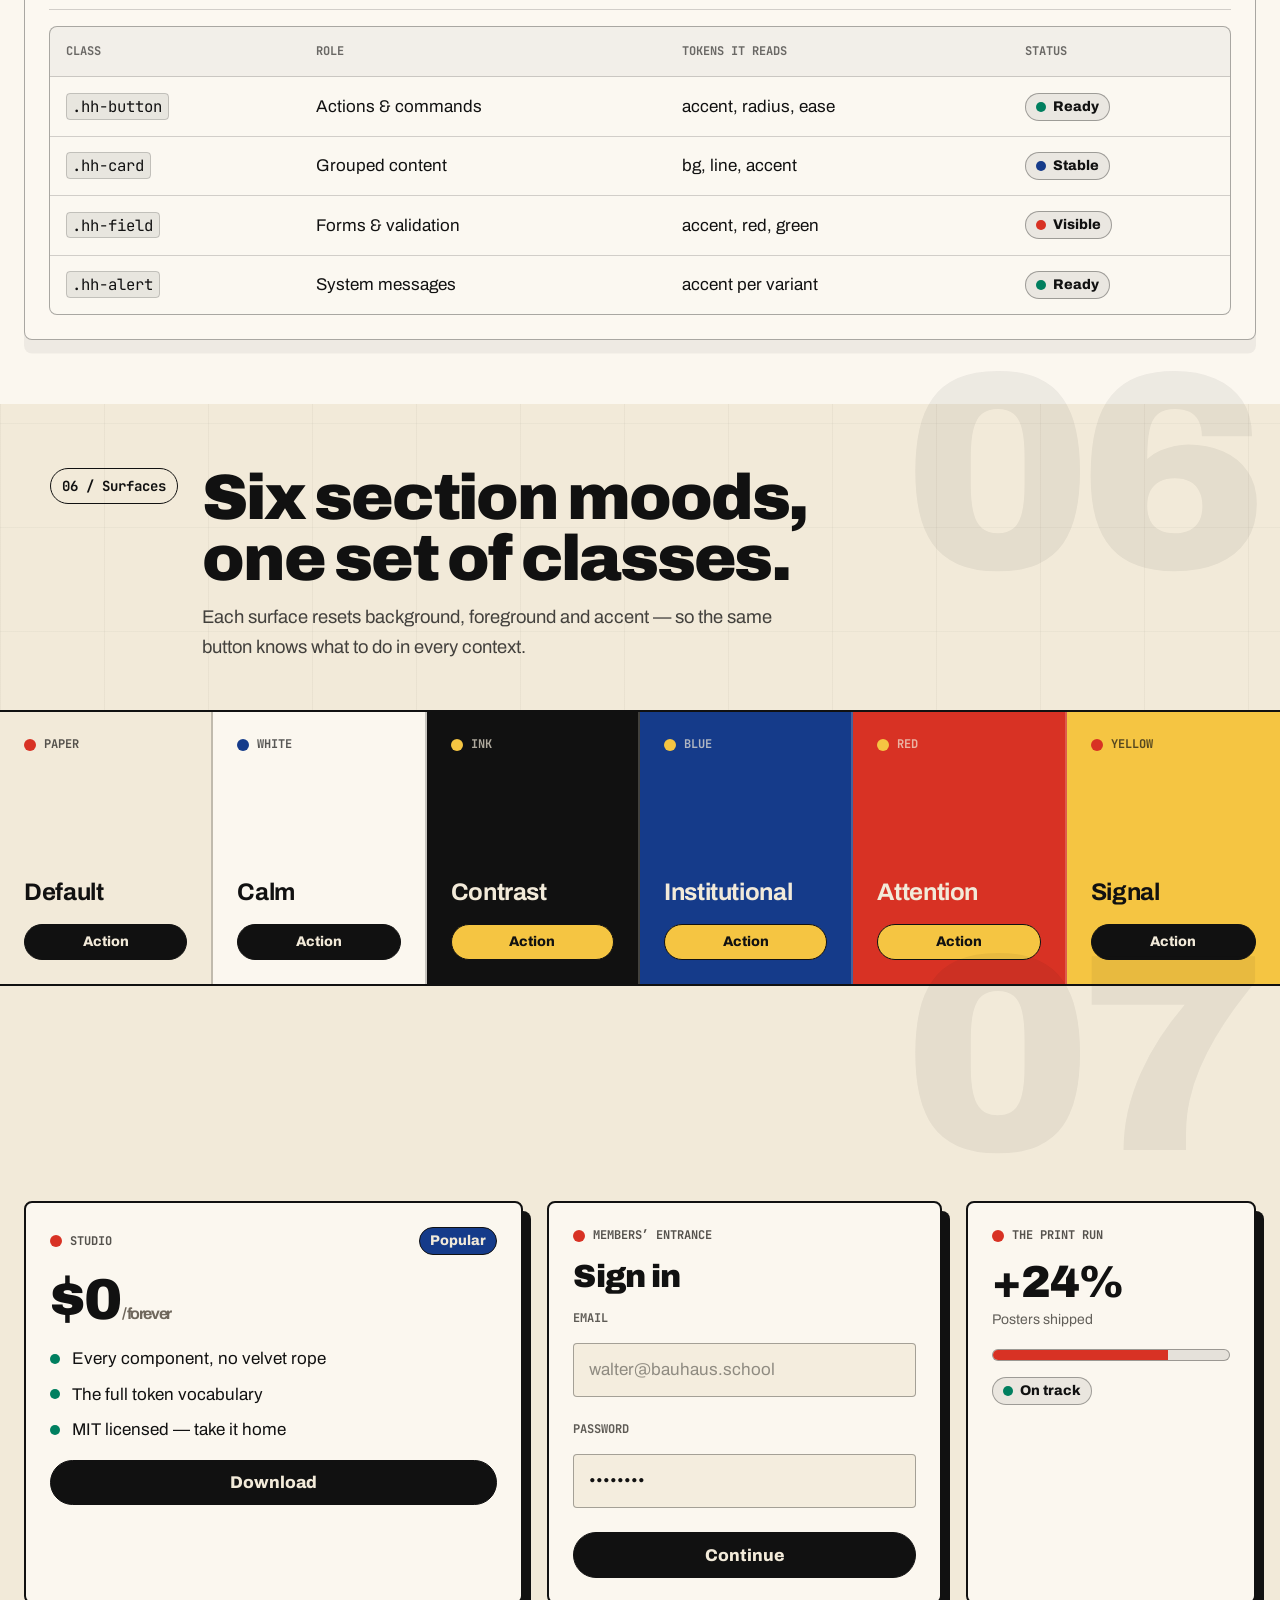
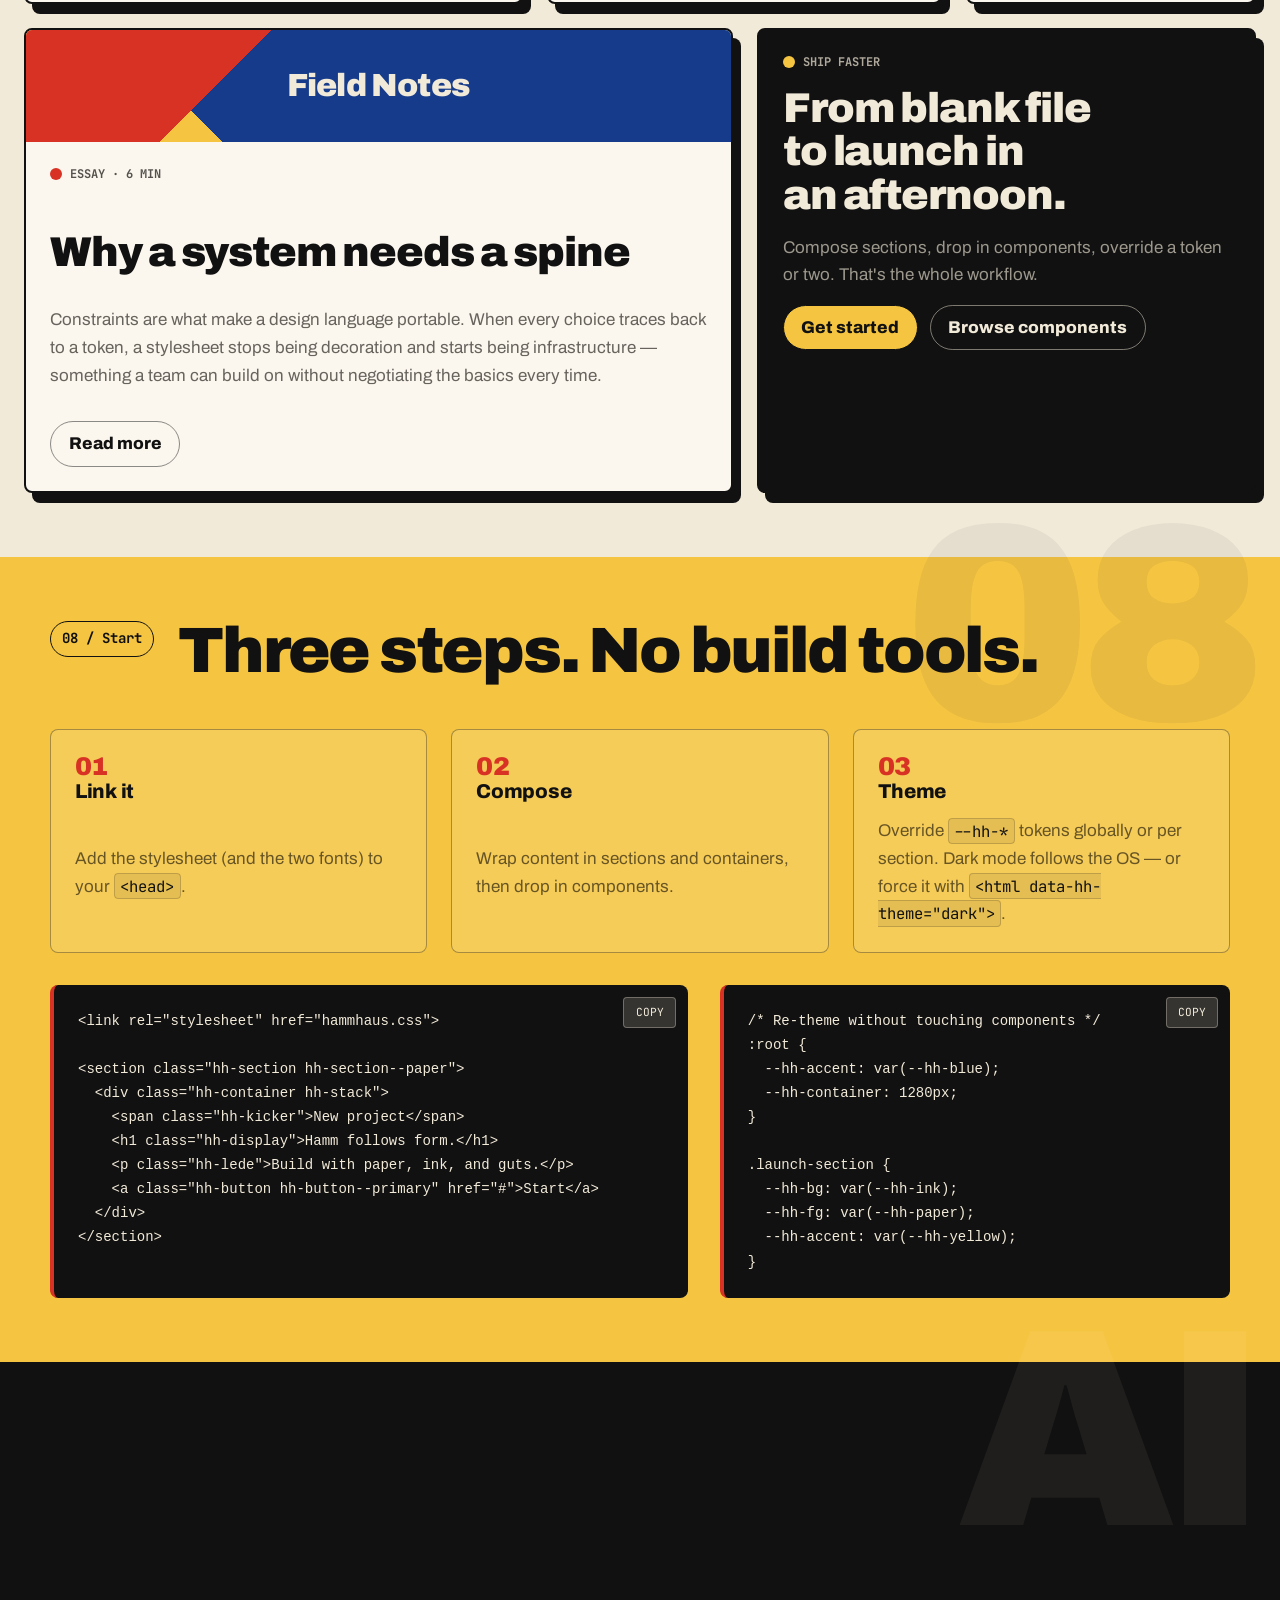
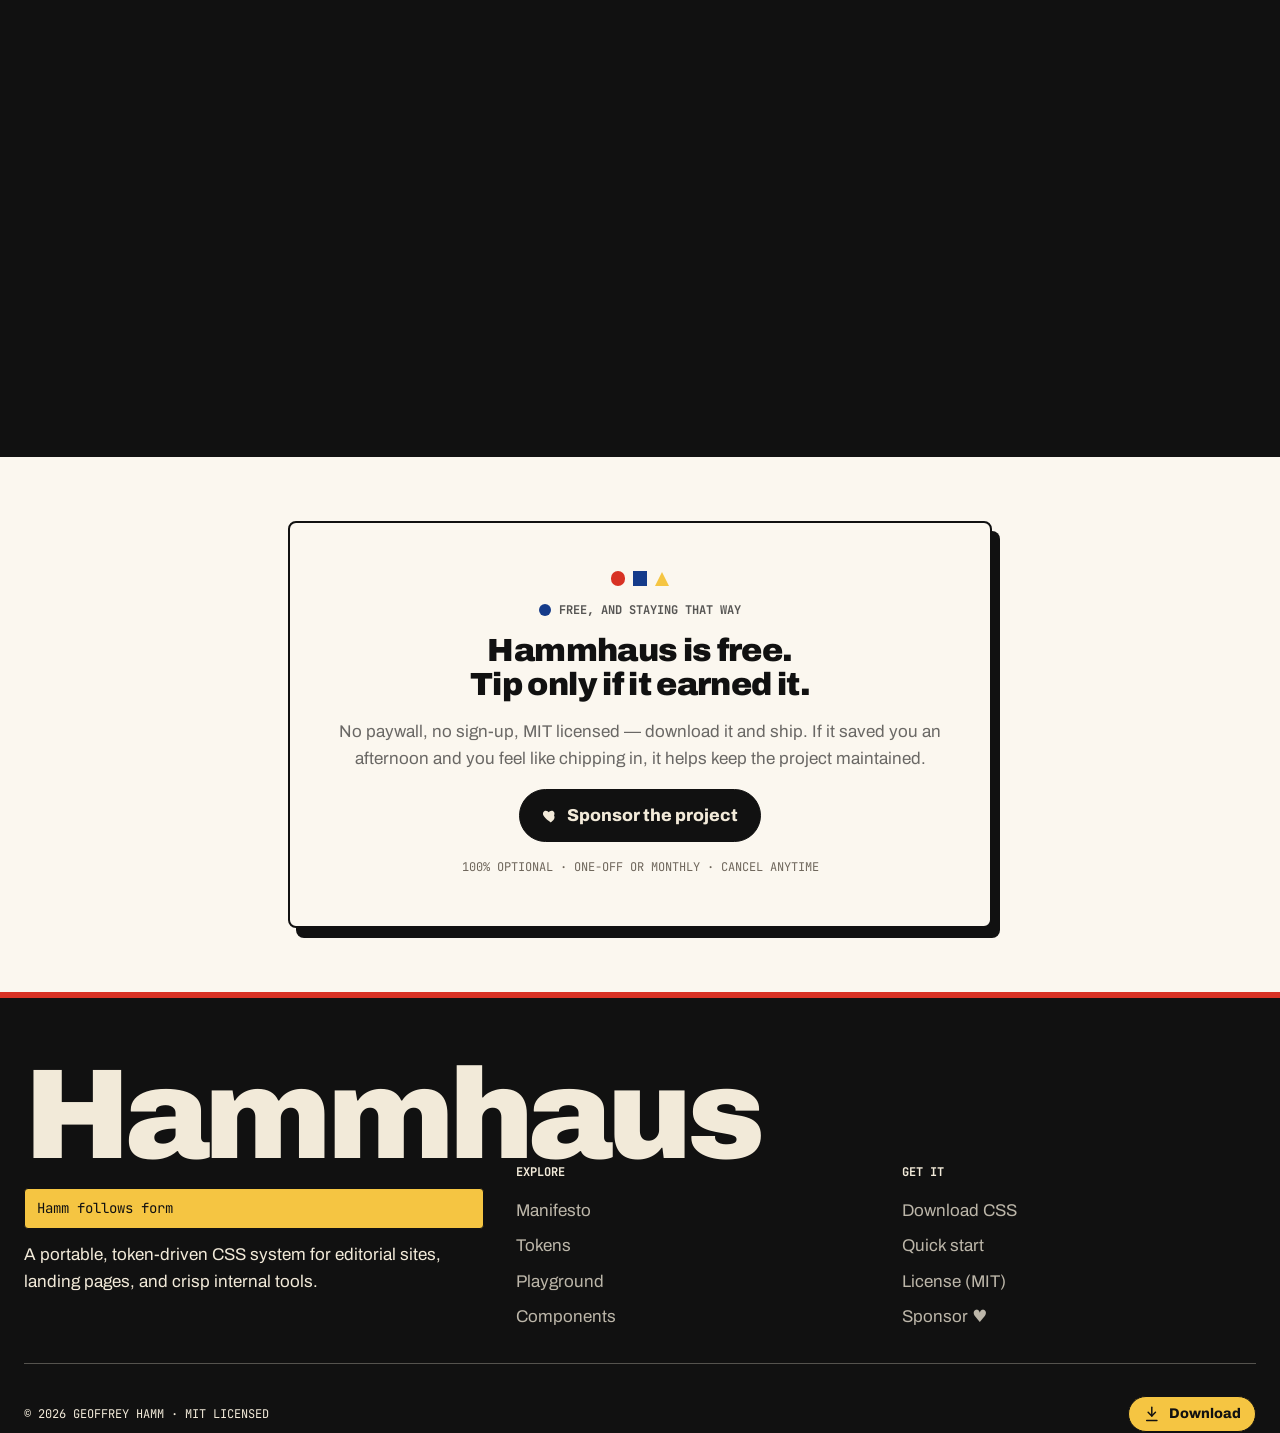
==== commit a16378ac: "Share card, italic verb, and polish from review - Add og-image.png (1200x630 social share card) plus" ====
--- a/index.html
+++ b/index.html
@@ -24,15 +24,20 @@
     <meta property="og:type" content="website">
     <meta property="og:title" content="Hammhaus — a CSS system with a point of view">
     <meta property="og:description" content="A portable, token-driven CSS system. Paper, ink, and primary-color conviction. Free, MIT licensed. Hamm follows form.">
-    <meta name="twitter:card" content="summary">
+    <meta property="og:image" content="https://cdn.jsdelivr.net/gh/g3hamm/hammhaus@main/og-image.png">
+    <meta property="og:image:width" content="1200">
+    <meta property="og:image:height" content="630">
+    <meta property="og:image:alt" content="Hammhaus — Hamm follows form. A portable, token-driven CSS system.">
+    <meta name="twitter:card" content="summary_large_image">
     <meta name="twitter:title" content="Hammhaus — a CSS system with a point of view">
     <meta name="twitter:description" content="A portable, token-driven CSS system. Free, MIT licensed. Hamm follows form.">
+    <meta name="twitter:image" content="https://cdn.jsdelivr.net/gh/g3hamm/hammhaus@main/og-image.png">
     <script>document.documentElement.classList.replace("no-js", "js");</script>
     <link rel="preconnect" href="https://fonts.googleapis.com">
     <link rel="preconnect" href="https://fonts.gstatic.com" crossorigin>
     <link
       rel="stylesheet"
-      href="https://fonts.googleapis.com/css2?family=Archivo:wght@400;500;700;900&family=Archivo+Black&family=JetBrains+Mono:wght@400;500;700&display=swap"
+      href="https://fonts.googleapis.com/css2?family=Archivo:ital,wght@0,400;0,500;0,700;0,900;1,900&family=Archivo+Black&family=JetBrains+Mono:wght@400;500;700&display=swap"
     >
     <link rel="stylesheet" href="./hammhaus.css">
     <link rel="stylesheet" href="./showcase.css">
@@ -94,7 +99,7 @@
         <div class="hh-container--wide sx-hero__grid">
           <div class="hh-stack" style="--hh-stack-gap: var(--hh-space-5);">
             <span class="hh-kicker">A portable CSS system</span>
-            <h1 class="sx-hero__title">Hamm follows <em>form.</em></h1>
+            <h1 class="sx-hero__title">Hamm <i>follows</i> <em>form.</em></h1>
             <p class="hh-lede">
               One stylesheet. Zero dependencies. A complete vocabulary of tokens, type,
               and components with poster-grade presence — and the discipline to run a
--- a/hammhaus.css
+++ b/hammhaus.css
@@ -481,6 +481,39 @@
   color: var(--hh-paper);
   border-left: 4px solid var(--hh-accent);
   border-radius: var(--hh-radius);
+}
+
+/* Scrollable panels get a slim, surface-matched scrollbar instead of the
+   platform default, which glares on the ink code block. */
+.hh-code-block {
+  scrollbar-width: thin;
+  scrollbar-color: color-mix(in srgb, var(--hh-paper) 35%, transparent) transparent;
+}
+
+.hh-table-wrap {
+  scrollbar-width: thin;
+  scrollbar-color: color-mix(in srgb, currentColor 30%, transparent) transparent;
+}
+
+.hh-code-block::-webkit-scrollbar,
+.hh-table-wrap::-webkit-scrollbar {
+  inline-size: 8px;
+  block-size: 8px;
+}
+
+.hh-code-block::-webkit-scrollbar-track,
+.hh-table-wrap::-webkit-scrollbar-track {
+  background: transparent;
+}
+
+.hh-code-block::-webkit-scrollbar-thumb {
+  background: color-mix(in srgb, var(--hh-paper) 35%, transparent);
+  border-radius: var(--hh-radius-pill);
+}
+
+.hh-table-wrap::-webkit-scrollbar-thumb {
+  background: color-mix(in srgb, currentColor 30%, transparent);
+  border-radius: var(--hh-radius-pill);
 }
 
 .hh-rule {
--- a/showcase.css
+++ b/showcase.css
@@ -335,6 +335,12 @@
   color: var(--hh-red);
 }
 
+/* The verb leans into the sentence — roman, italic, then the red payoff. */
+.sx-hero__title i {
+  font-style: italic;
+  letter-spacing: -0.03em; /* italics set a touch looser at 900 */
+}
+
 .sx-hero__stats {
   display: grid;
   grid-template-columns: repeat(3, minmax(0, 1fr));
@@ -916,6 +922,13 @@
 
 .sx-codeblock { position: relative; }
 
+/* The agent snippet carries two long CDN URLs; wrap them instead of
+   forcing an ugly horizontal scrollbar across the panel. */
+#agents .sx-codeblock .hh-code-block {
+  white-space: pre-wrap;
+  overflow-wrap: anywhere;
+}
+
 /* The two side-by-side snippets in Start should read as one unit: stretch
    both columns and let each code block fill its column's height. */
 #start .hh-split {
@@ -1013,8 +1026,10 @@
   font-size: clamp(3rem, 12vw, 8rem);
   line-height: 0.85;
   letter-spacing: var(--hh-tracking-hero);
-  /* Tuck the motto row up under the wordmark. */
-  margin-block-end: calc(var(--hh-space-4) * -1);
+  /* Tuck the motto row right up under the wordmark. The stack gap is
+     2rem and the display face carries ~0.2em of descender air below the
+     glyphs, so this cancels both. */
+  margin-block-end: -2.4rem;
 }
 
 .sx-footer__cols {
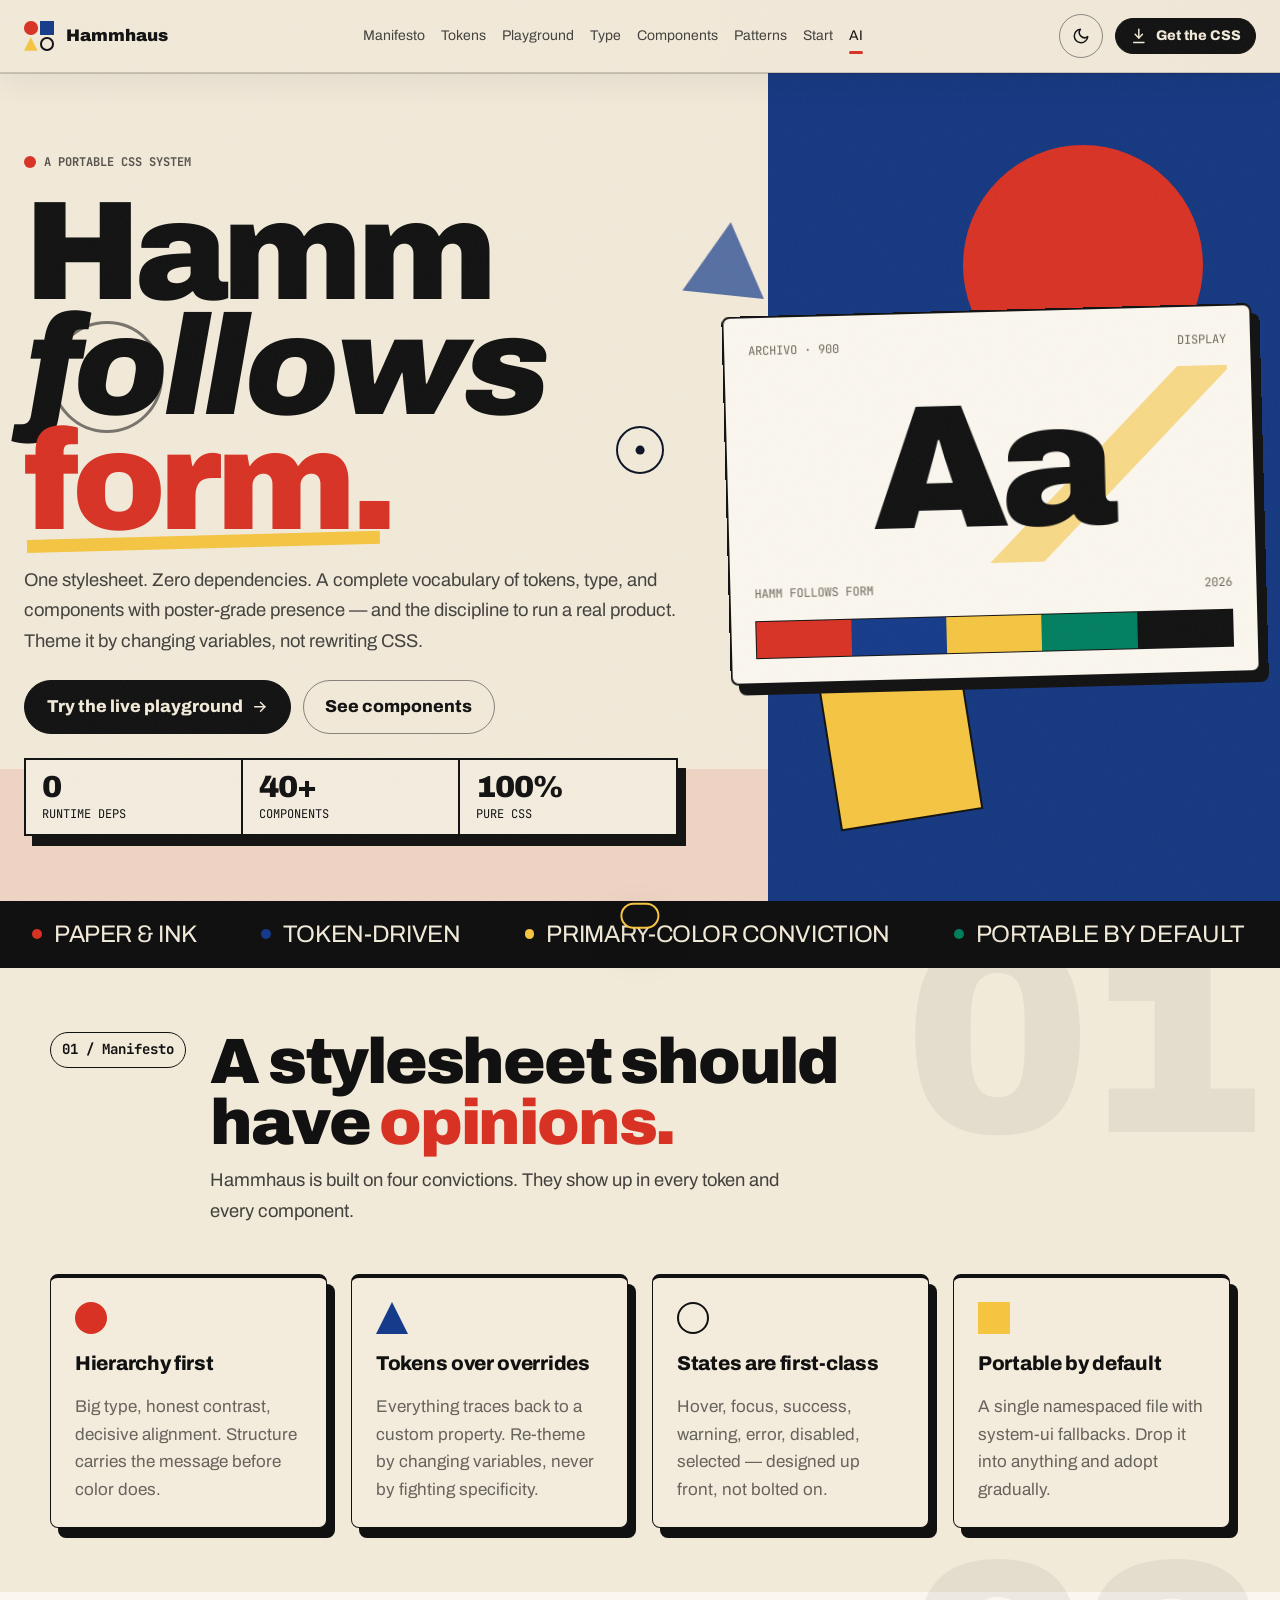
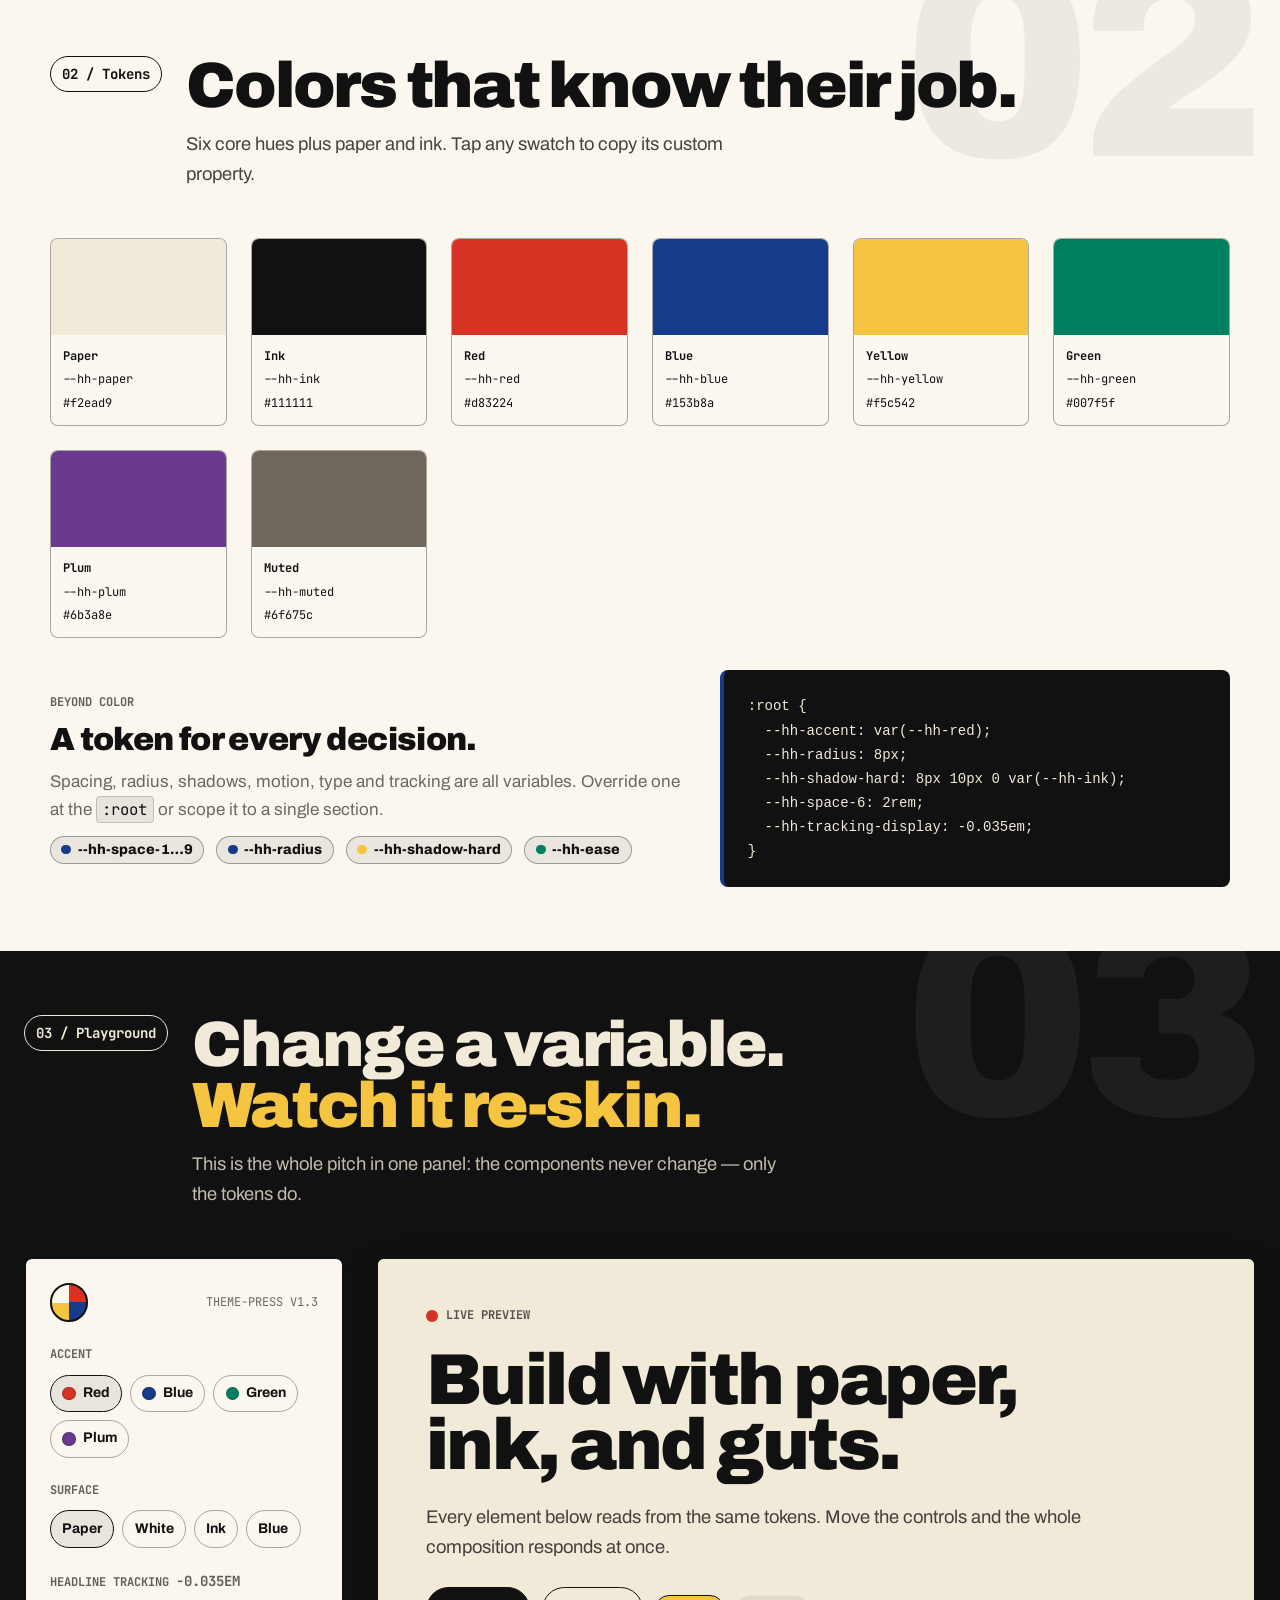
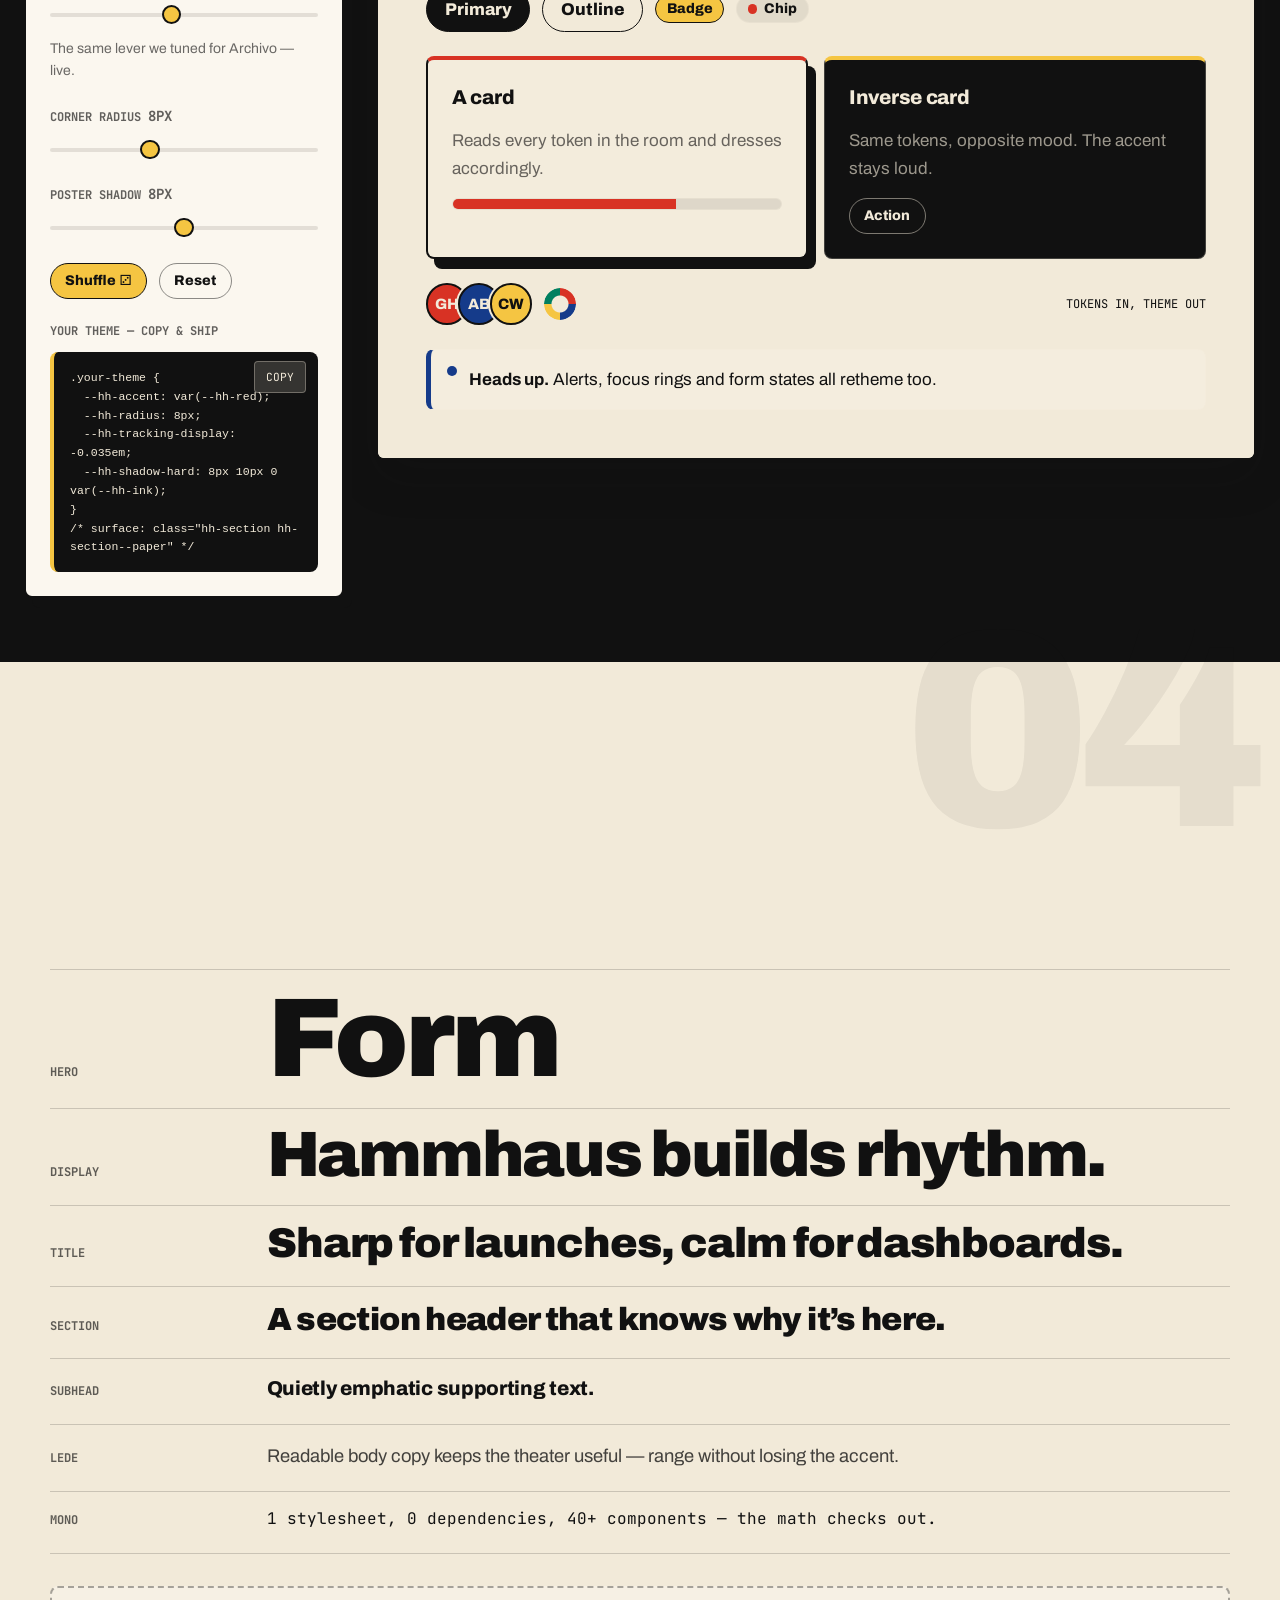
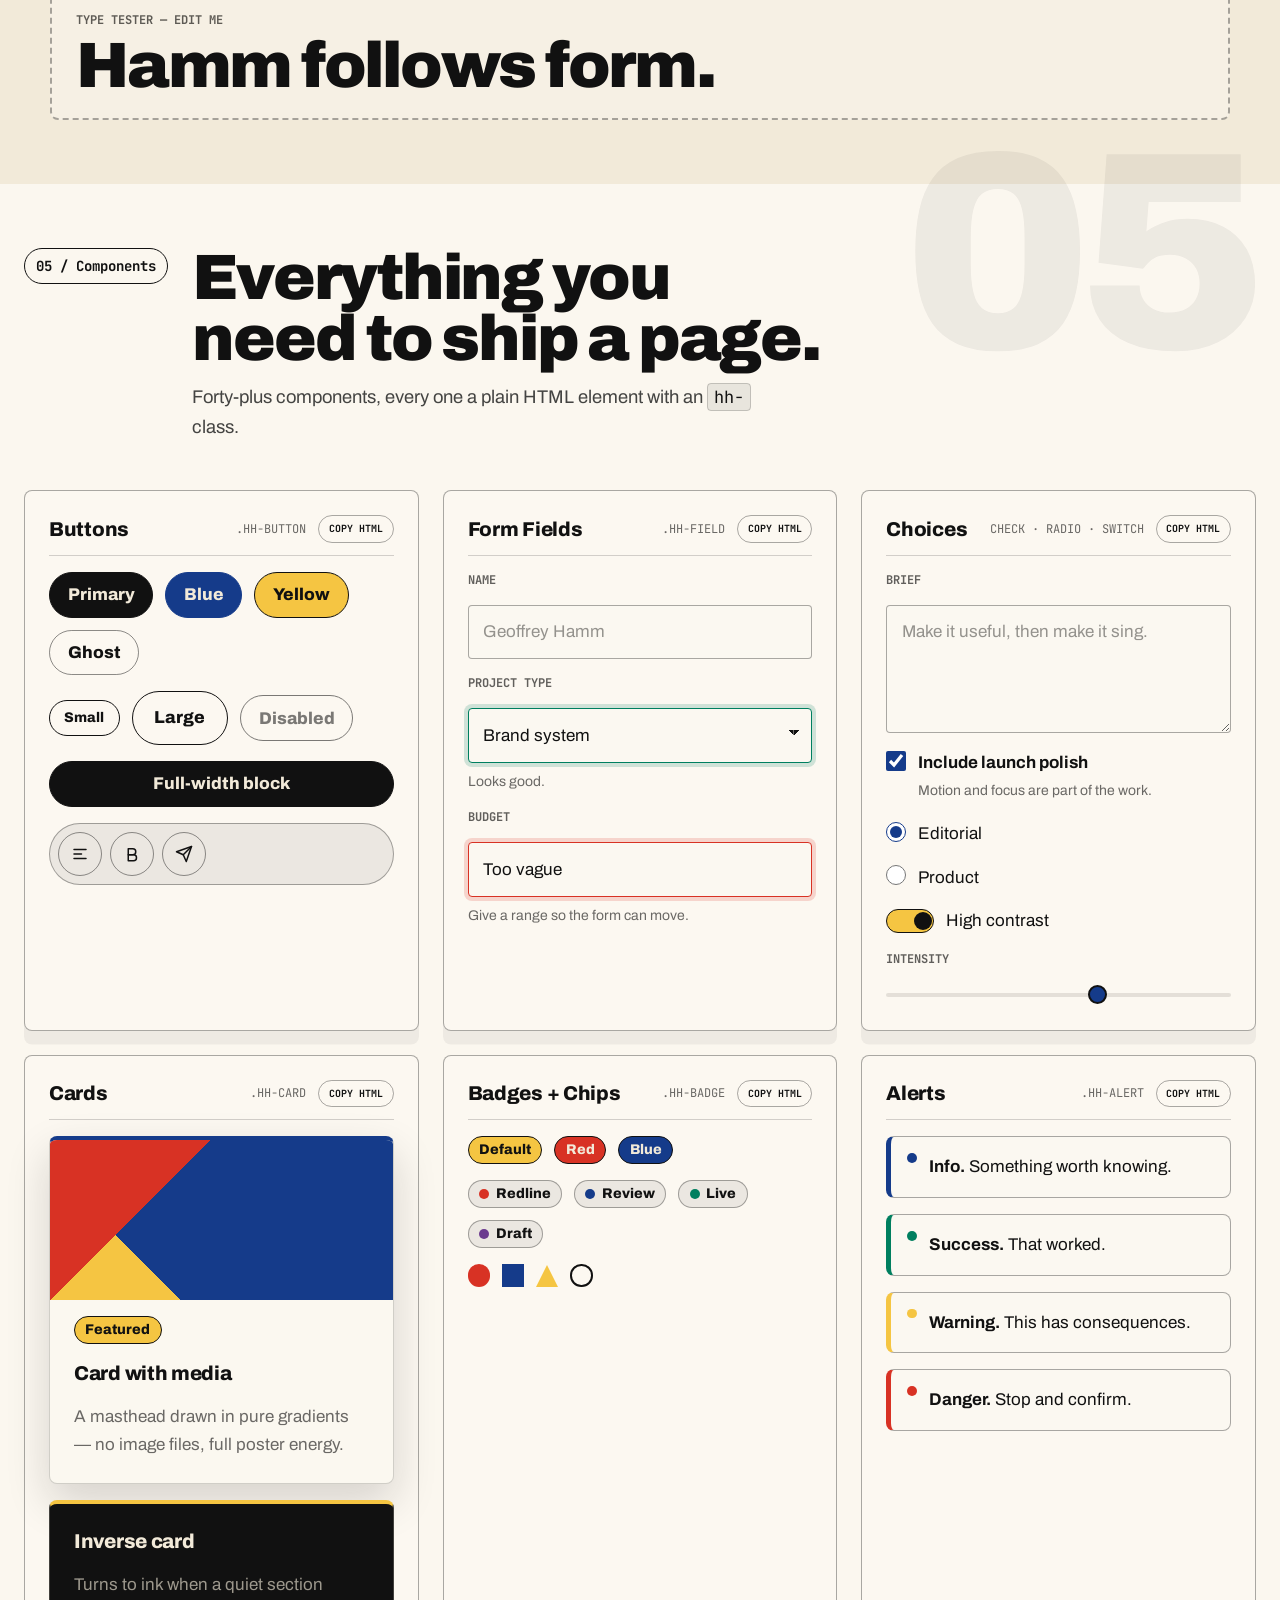
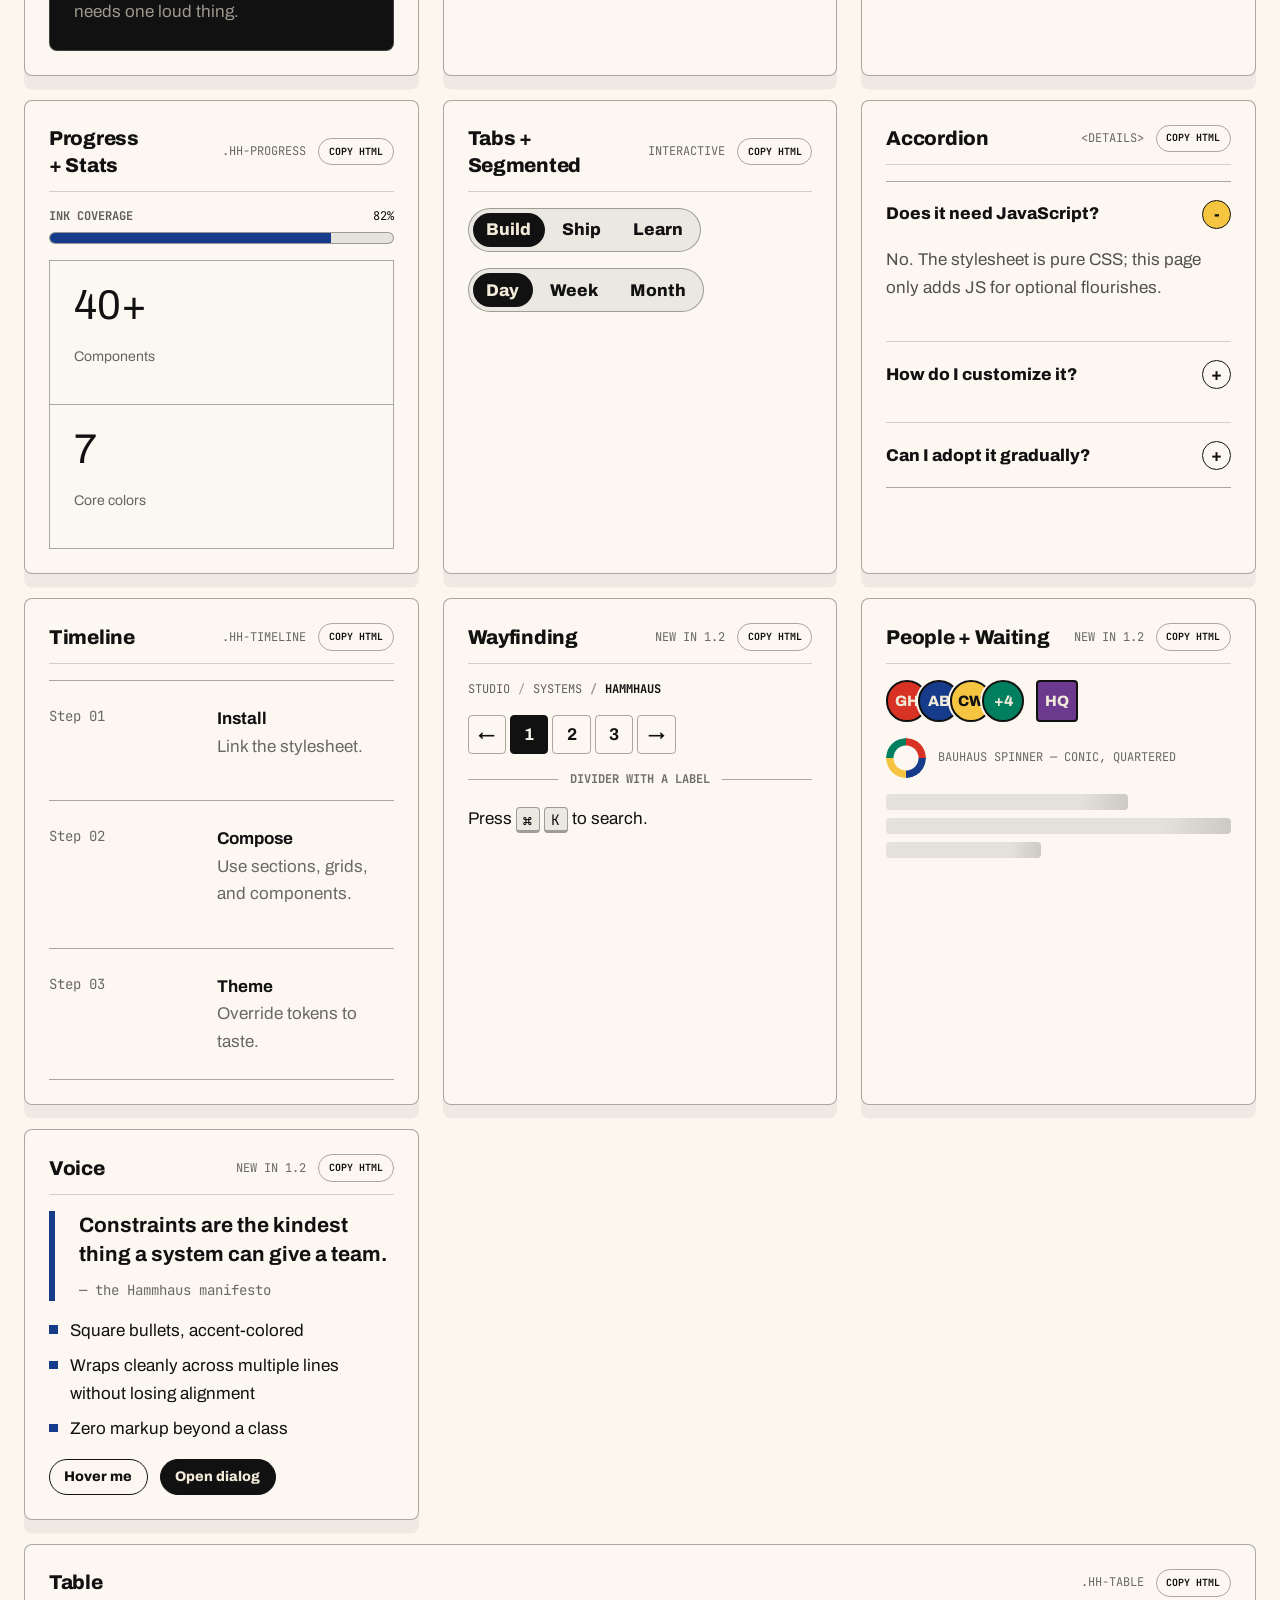
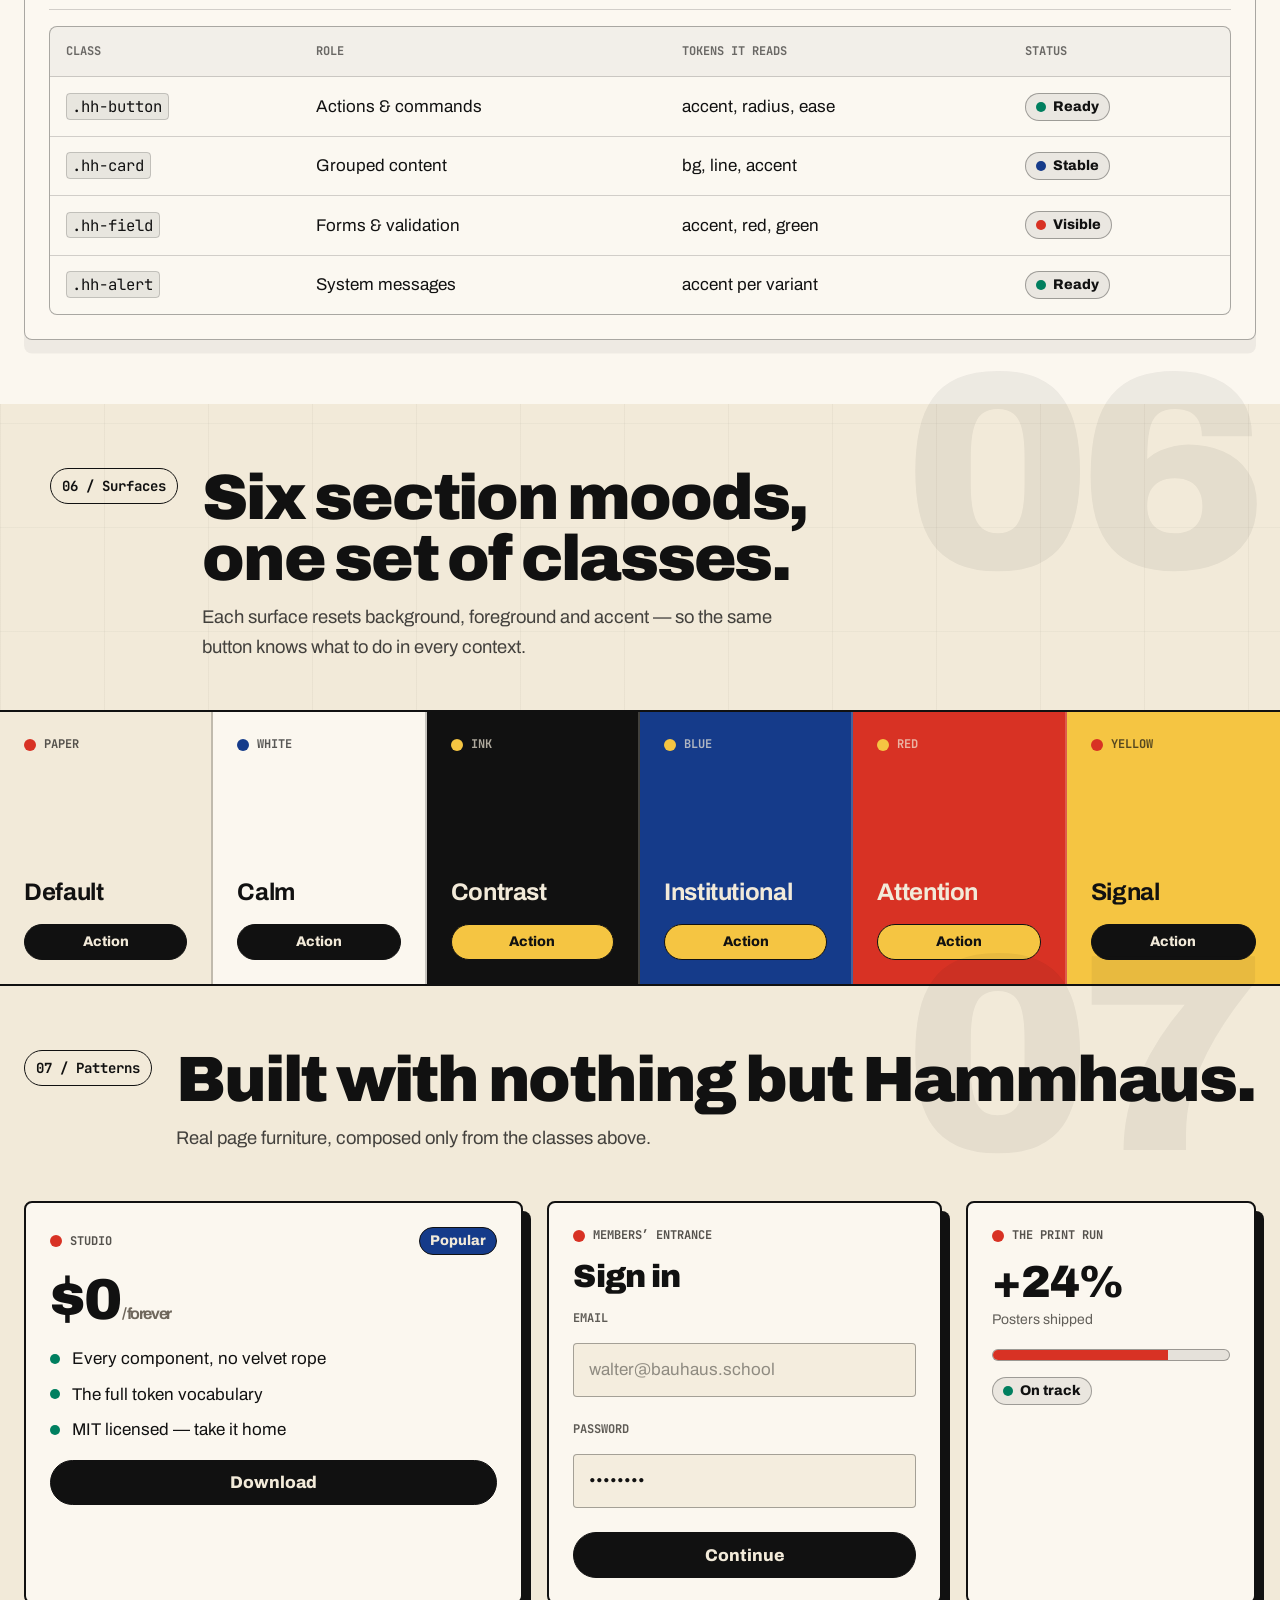
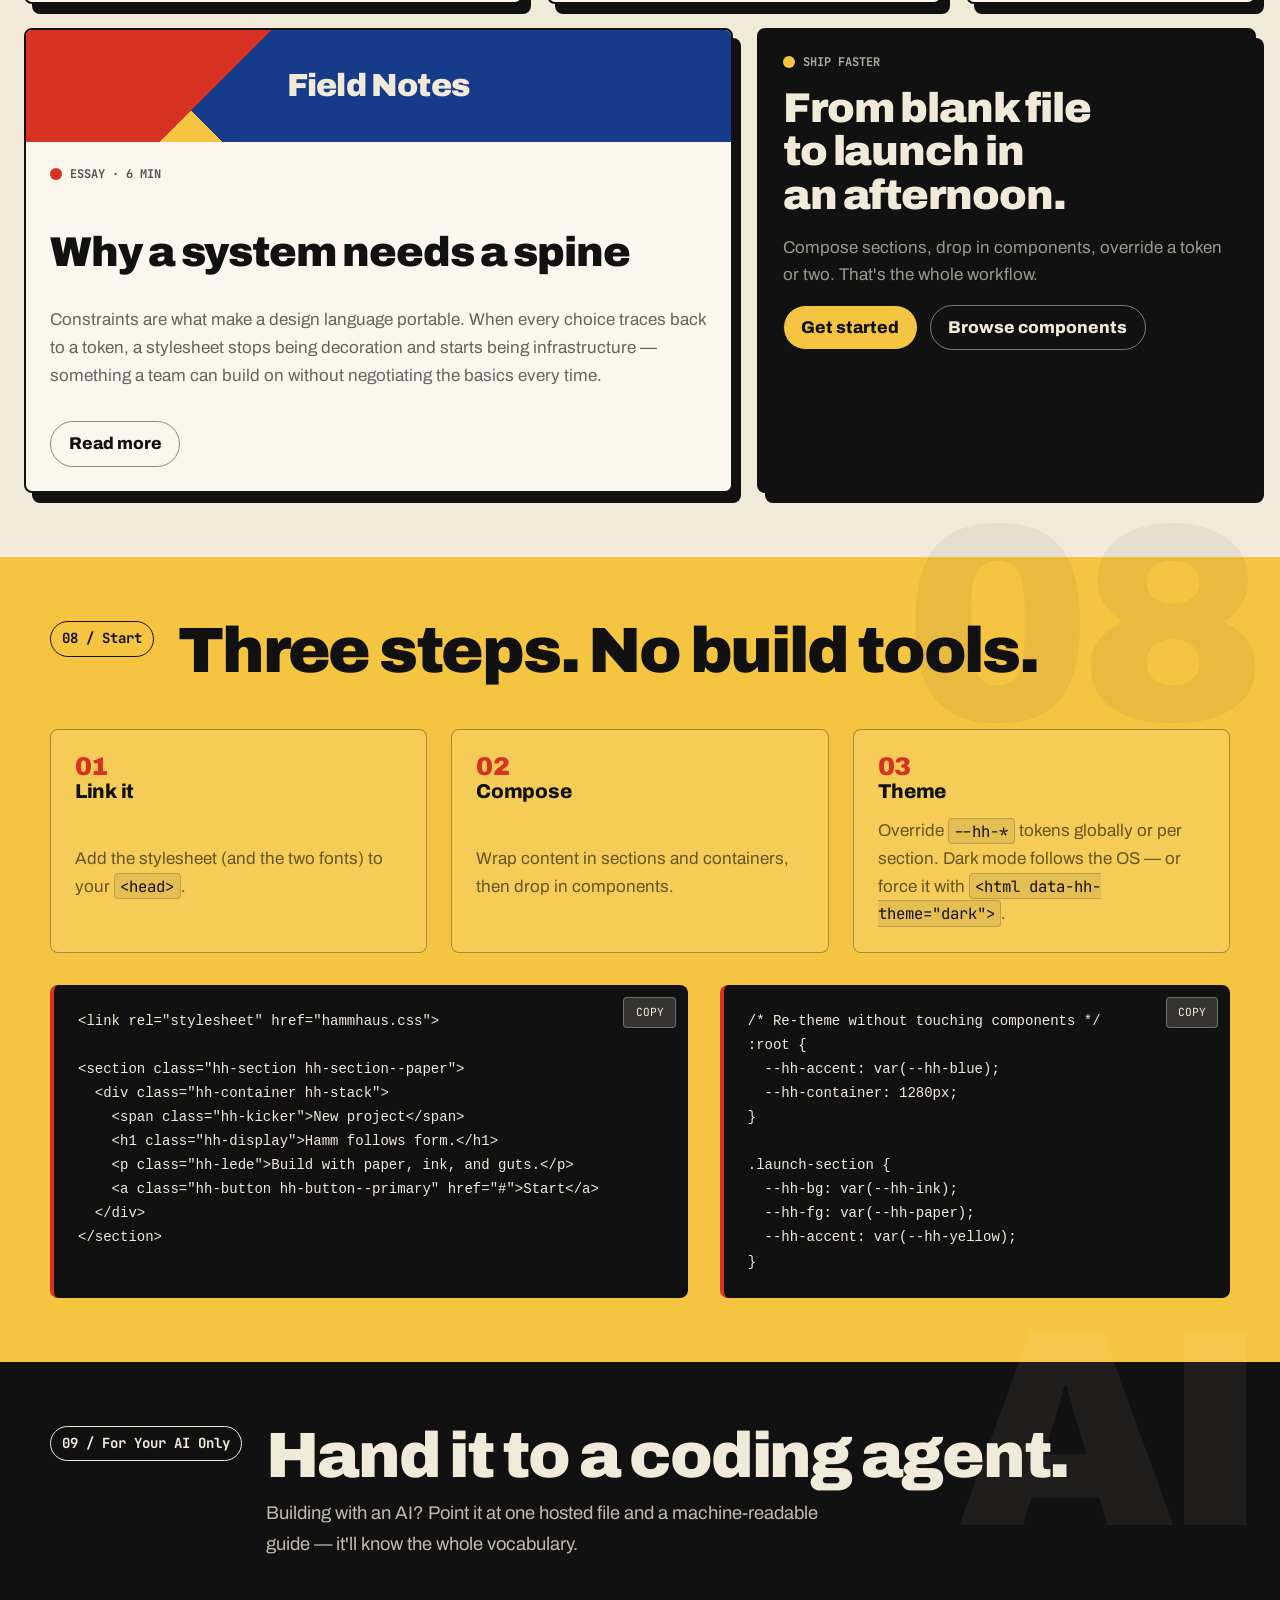
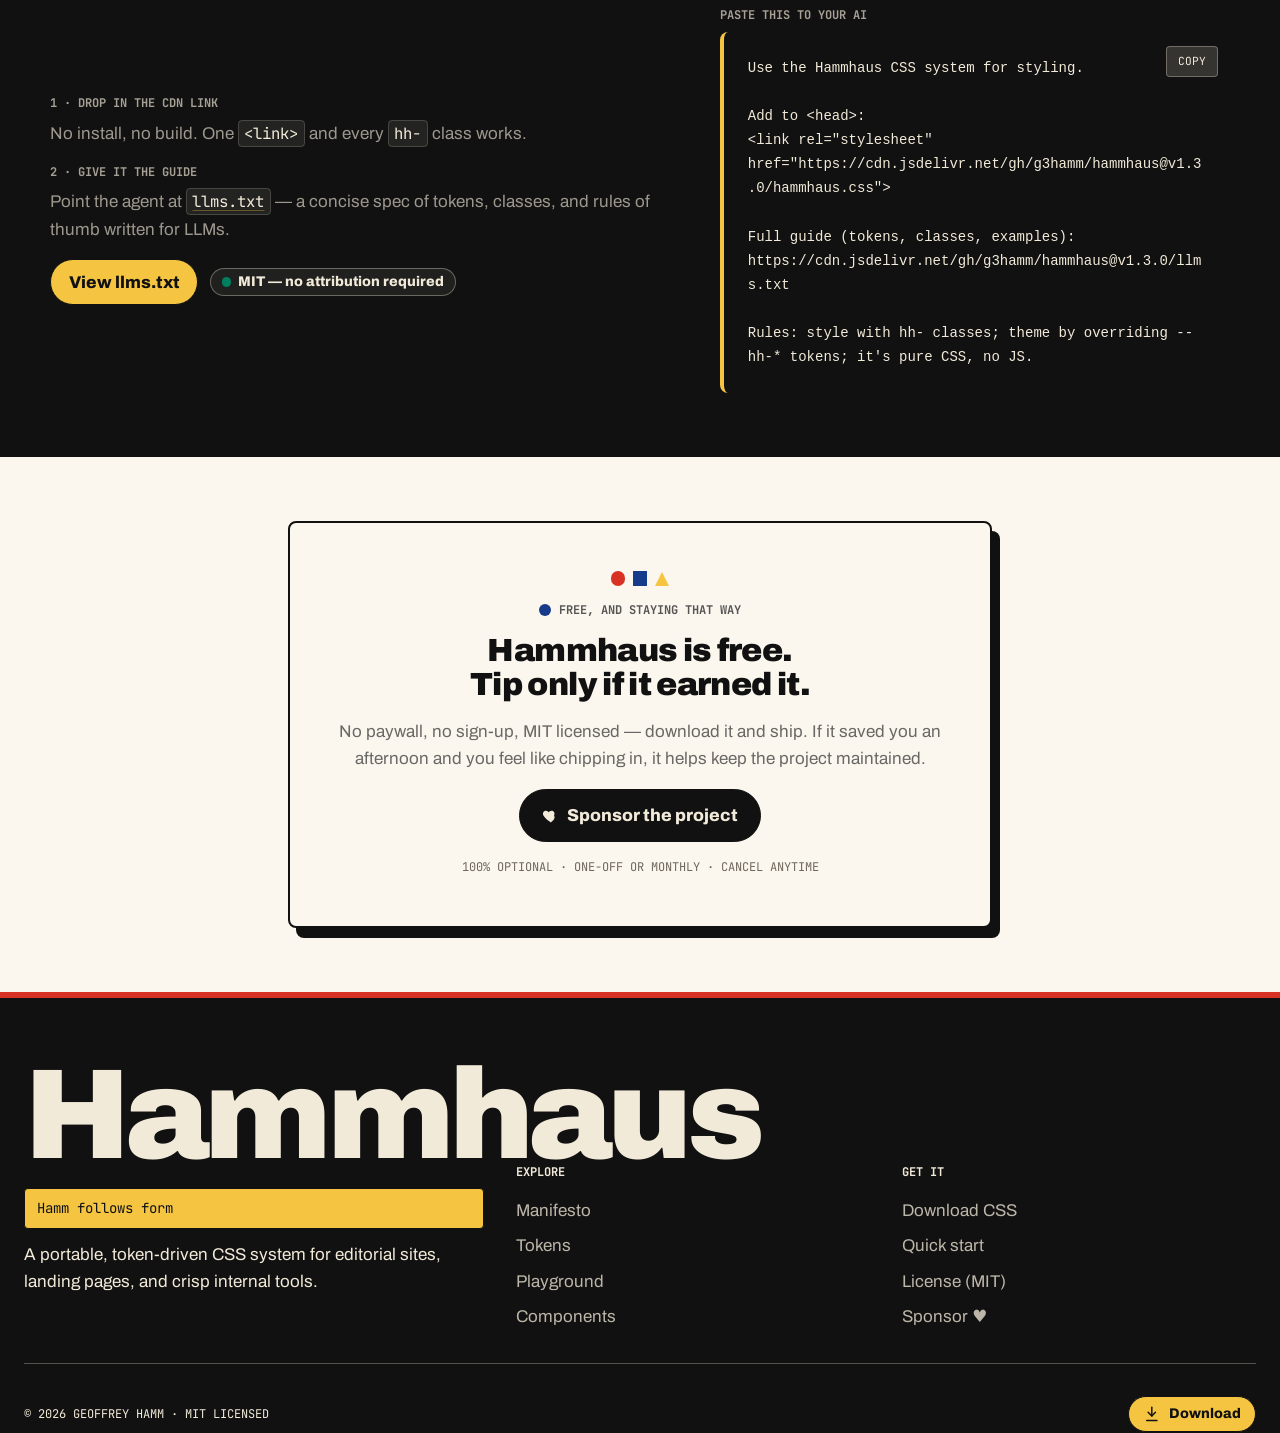
==== commit 55badfc3: "Fix the share card: real Archivo, site-relative image URL - Regenerate og-image.png with the actual " ====
--- a/index.html
+++ b/index.html
@@ -22,16 +22,17 @@
     </script>
     <link rel="icon" href="data:image/svg+xml,%3Csvg xmlns='http://www.w3.org/2000/svg' viewBox='0 0 32 32'%3E%3Crect width='32' height='32' fill='%23f2ead9'/%3E%3Ccircle cx='9' cy='9' r='6' fill='%23d83224'/%3E%3Crect x='17' y='3' width='12' height='12' fill='%23153b8a'/%3E%3Cpath d='M9 17 15 29 3 29Z' fill='%23f5c542'/%3E%3Ccircle cx='23' cy='23' r='5' fill='none' stroke='%23111' stroke-width='2'/%3E%3C/svg%3E">
     <meta property="og:type" content="website">
+    <meta property="og:url" content="https://hammhaus.vercel.app/">
     <meta property="og:title" content="Hammhaus — a CSS system with a point of view">
     <meta property="og:description" content="A portable, token-driven CSS system. Paper, ink, and primary-color conviction. Free, MIT licensed. Hamm follows form.">
-    <meta property="og:image" content="https://cdn.jsdelivr.net/gh/g3hamm/hammhaus@main/og-image.png">
+    <meta property="og:image" content="https://hammhaus.vercel.app/og-image.png">
     <meta property="og:image:width" content="1200">
     <meta property="og:image:height" content="630">
     <meta property="og:image:alt" content="Hammhaus — Hamm follows form. A portable, token-driven CSS system.">
     <meta name="twitter:card" content="summary_large_image">
     <meta name="twitter:title" content="Hammhaus — a CSS system with a point of view">
     <meta name="twitter:description" content="A portable, token-driven CSS system. Free, MIT licensed. Hamm follows form.">
-    <meta name="twitter:image" content="https://cdn.jsdelivr.net/gh/g3hamm/hammhaus@main/og-image.png">
+    <meta name="twitter:image" content="https://hammhaus.vercel.app/og-image.png">
     <script>document.documentElement.classList.replace("no-js", "js");</script>
     <link rel="preconnect" href="https://fonts.googleapis.com">
     <link rel="preconnect" href="https://fonts.gstatic.com" crossorigin>
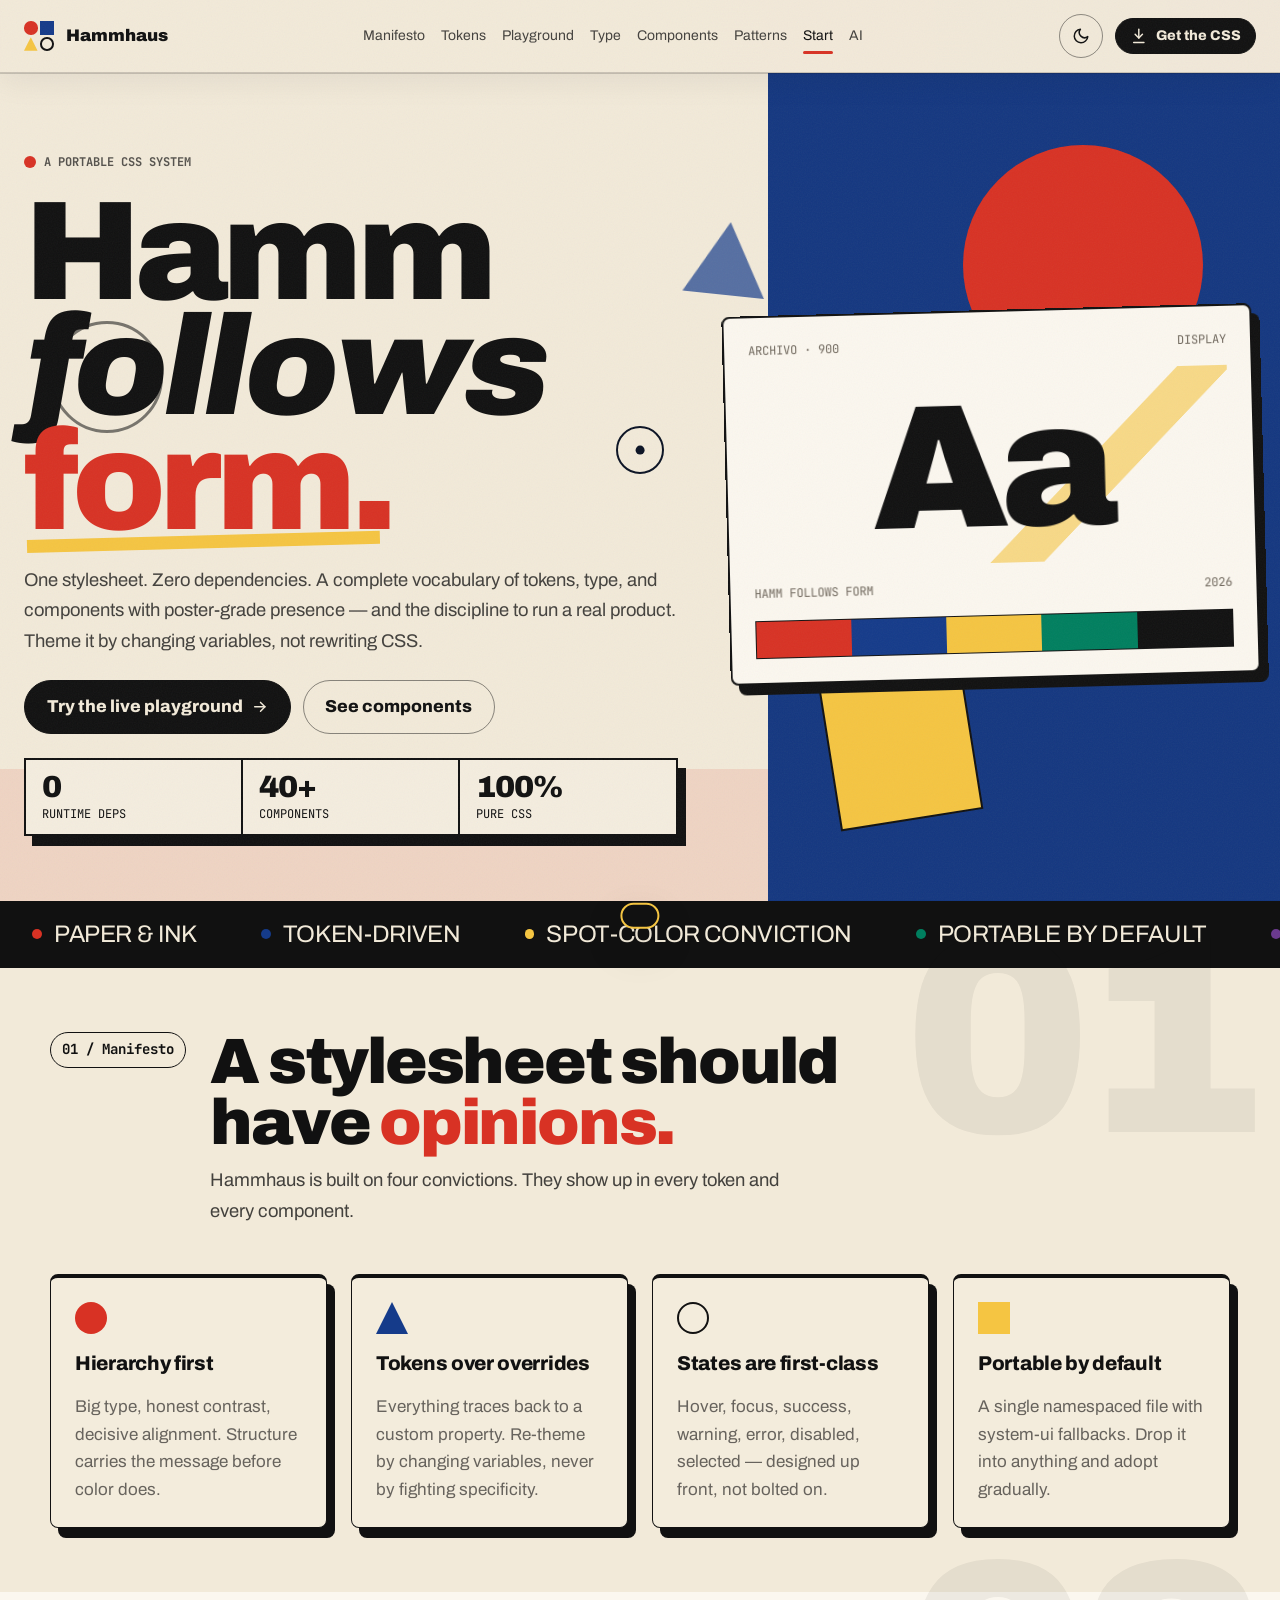
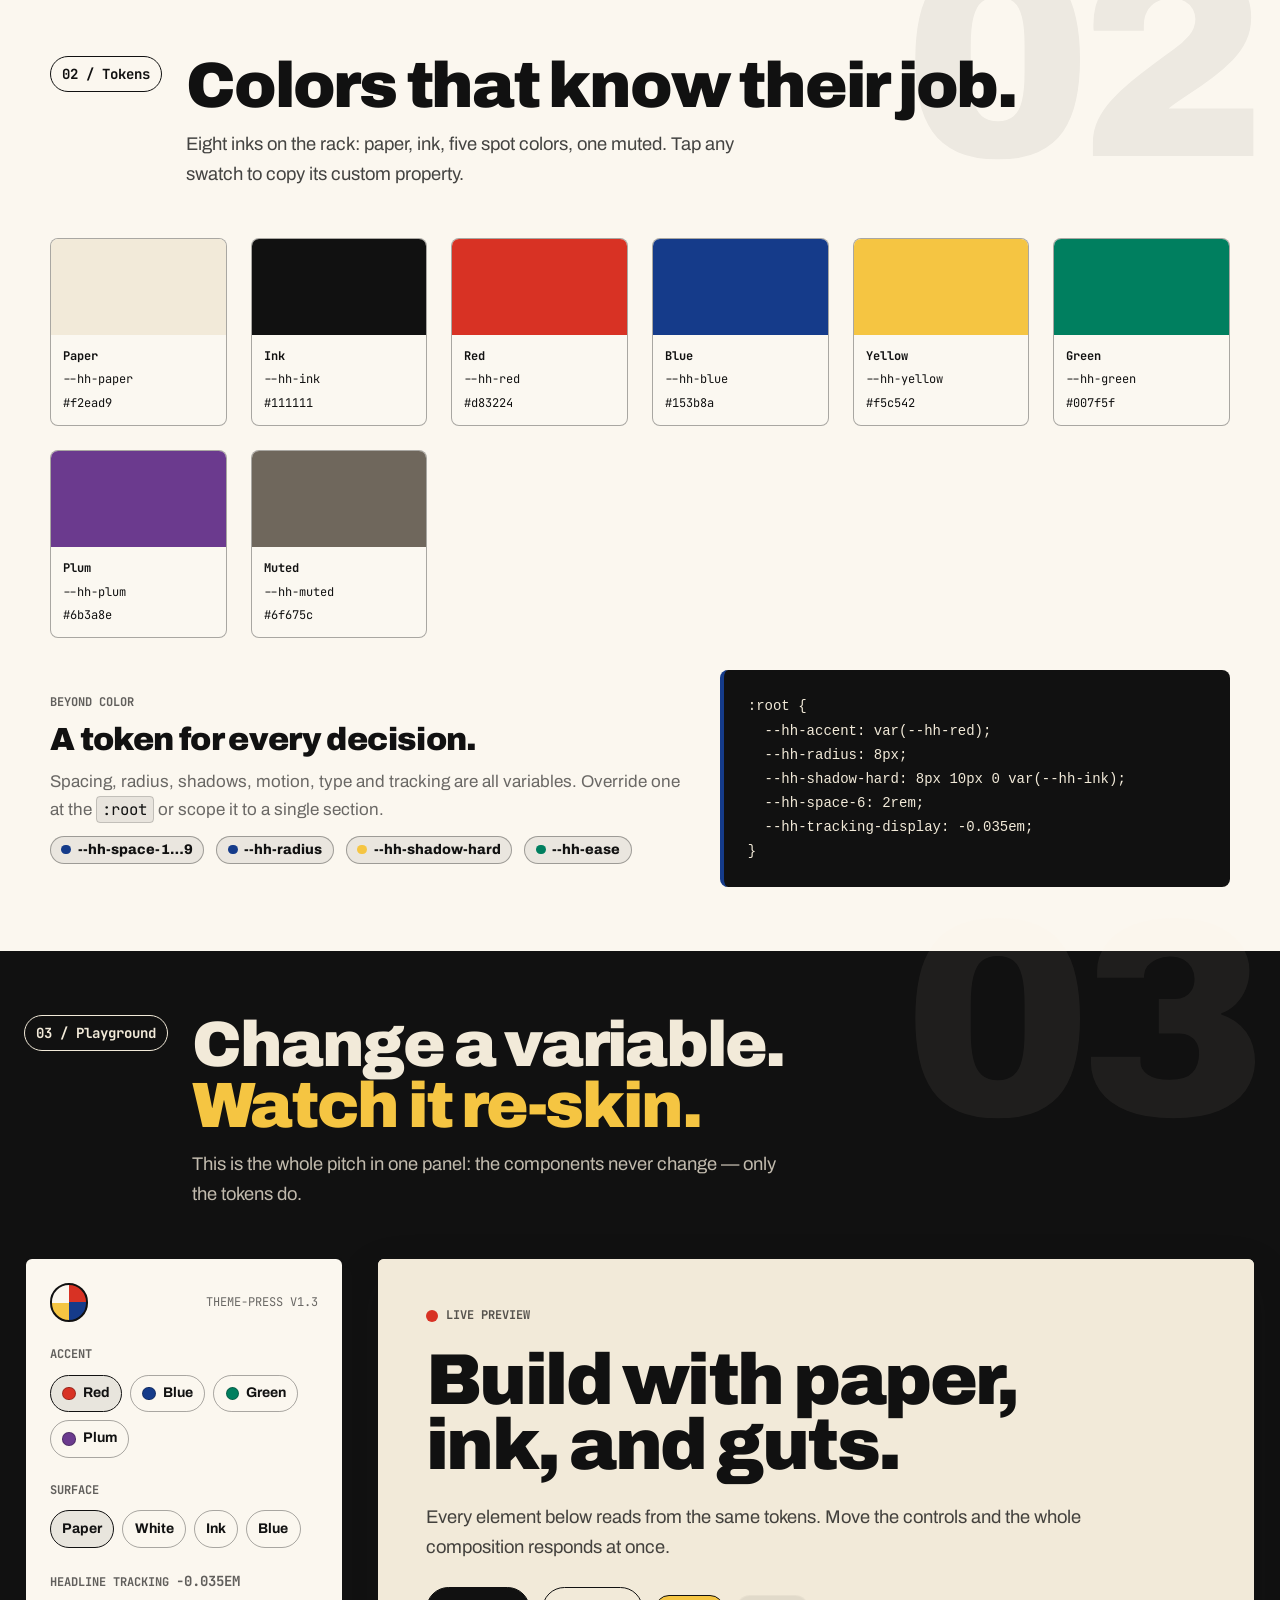
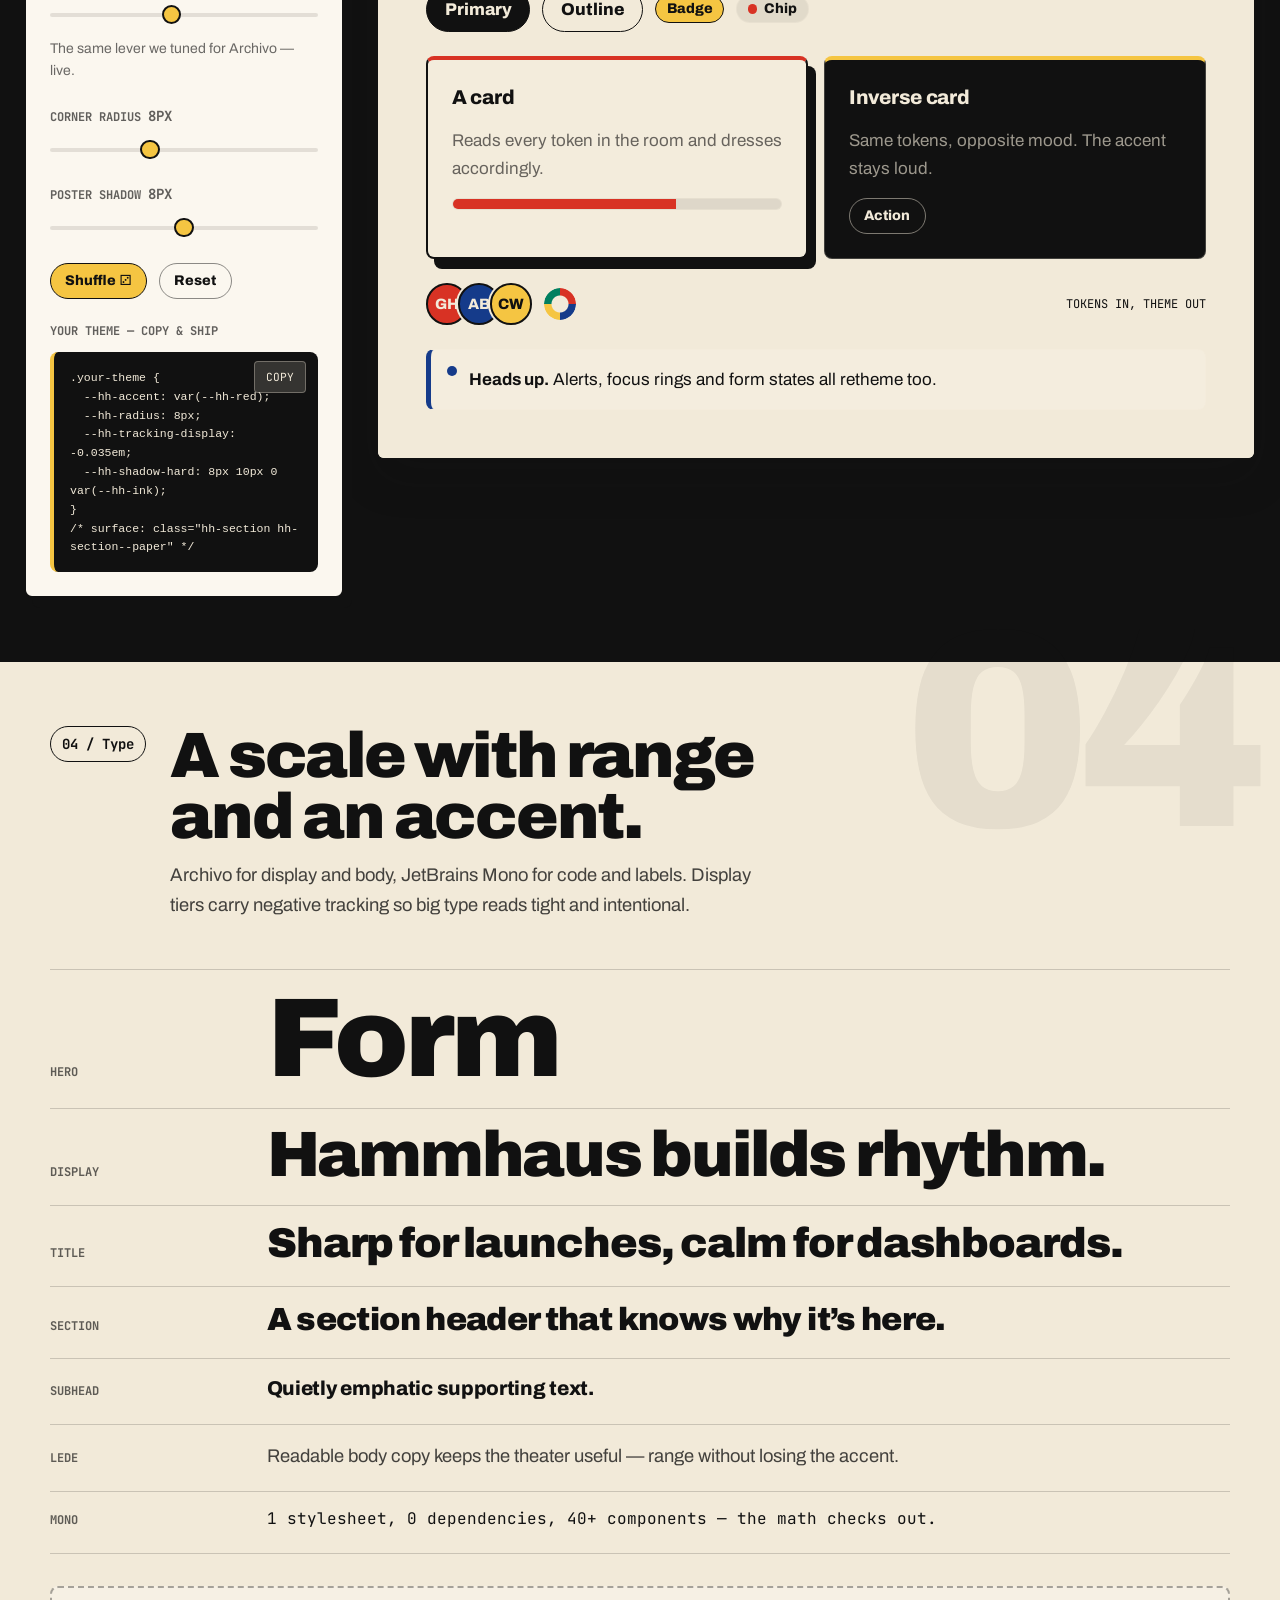
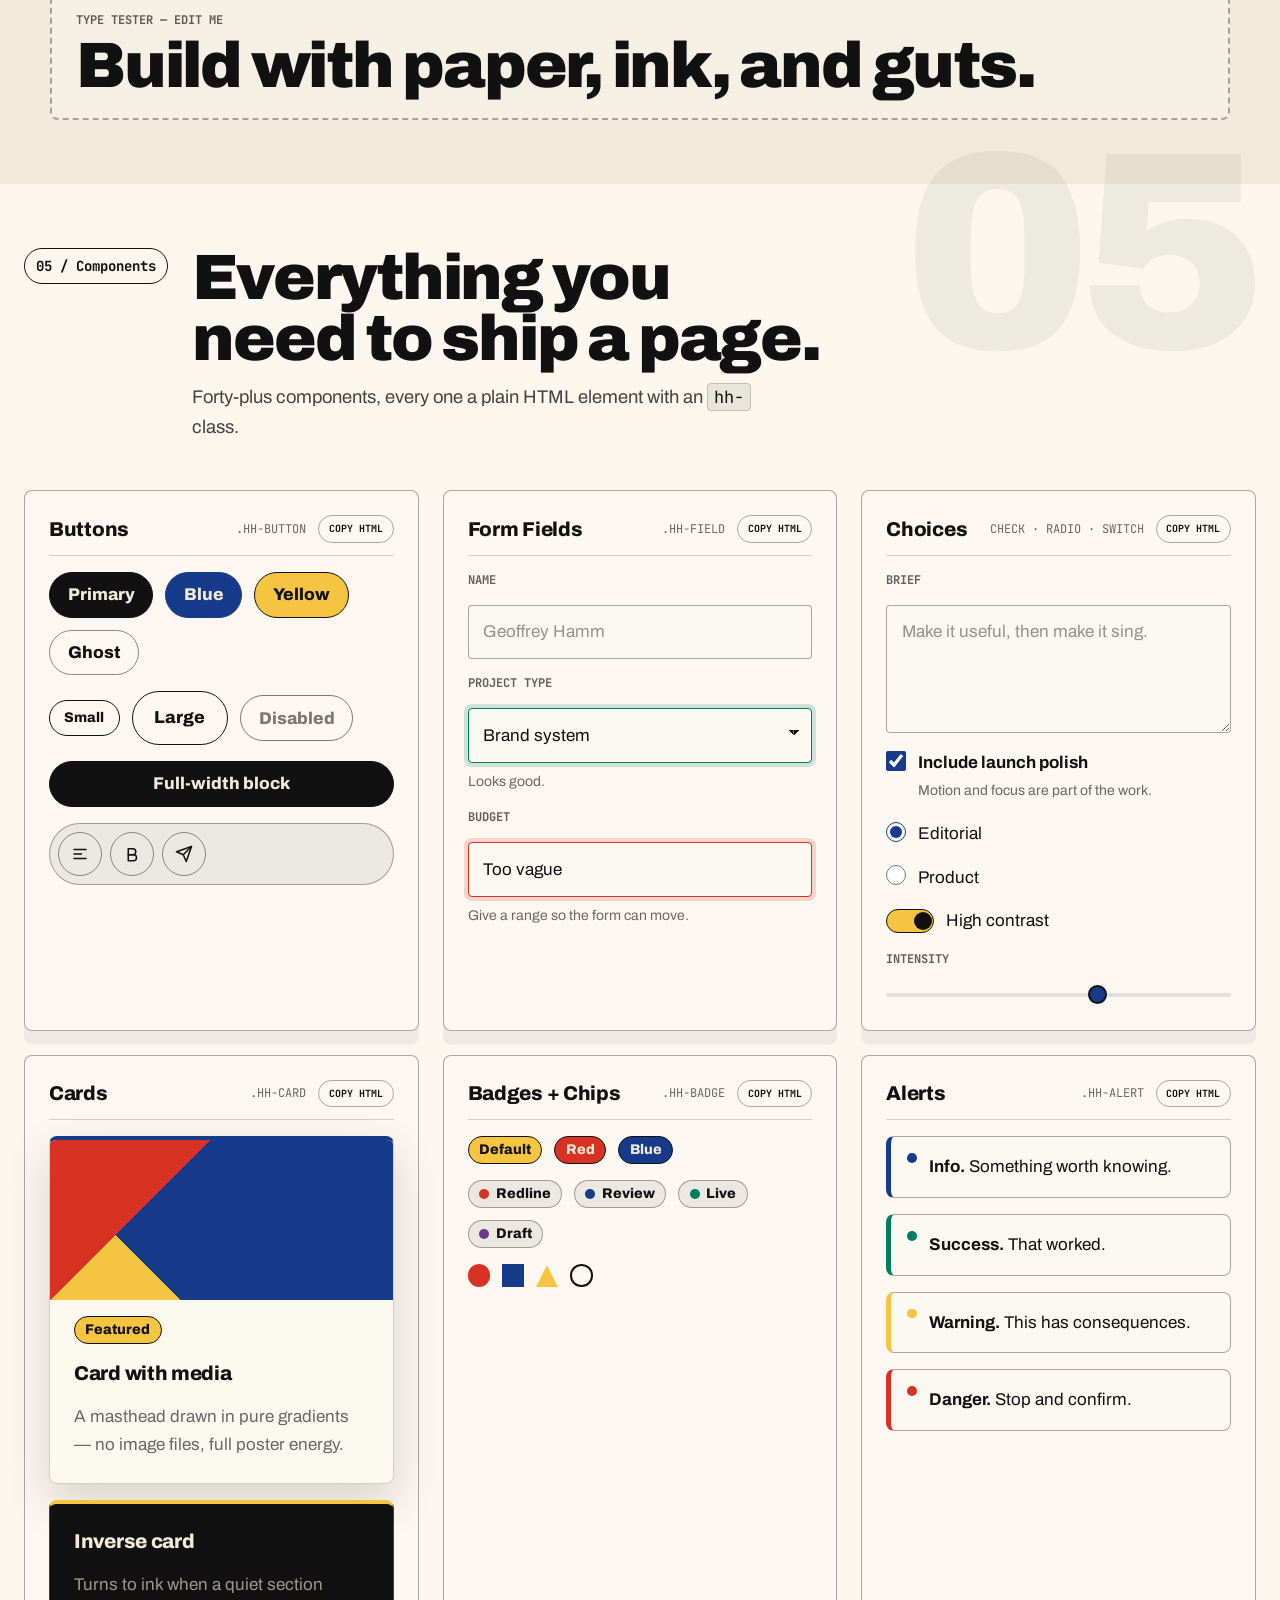
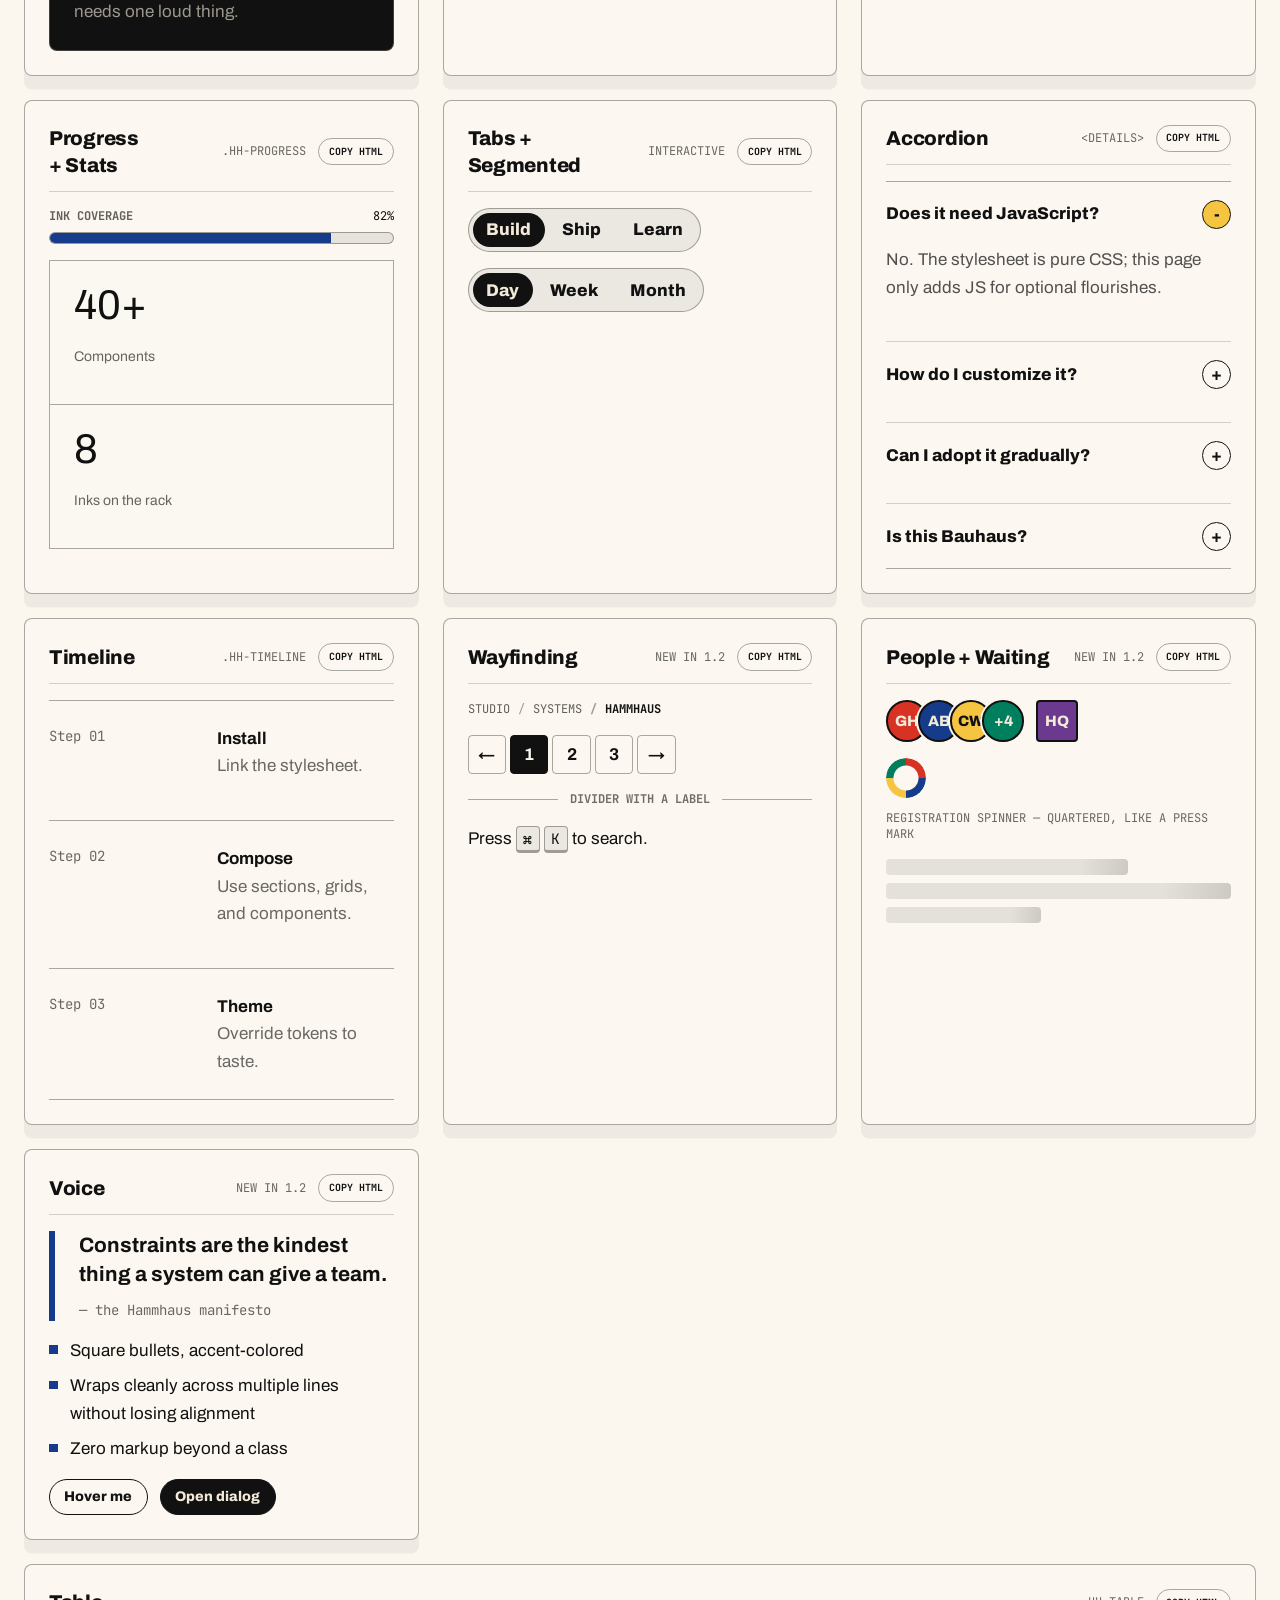
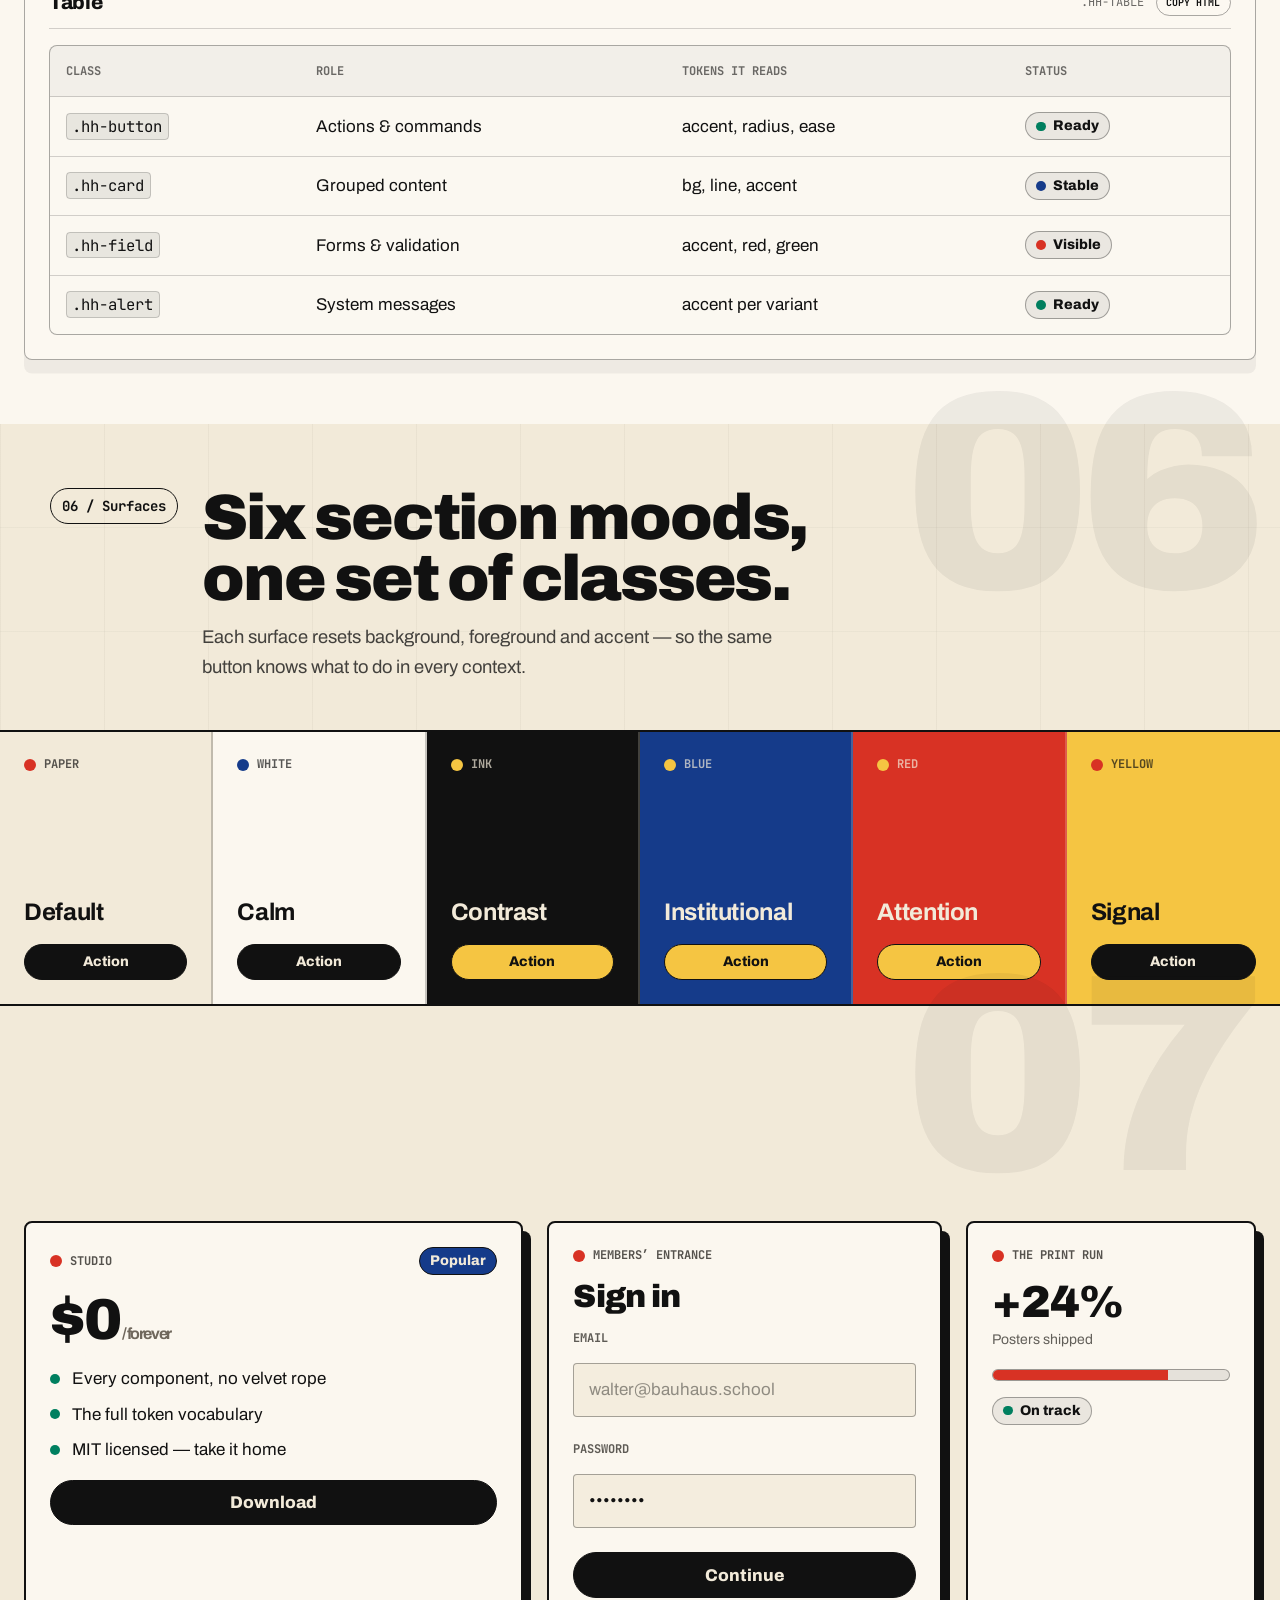
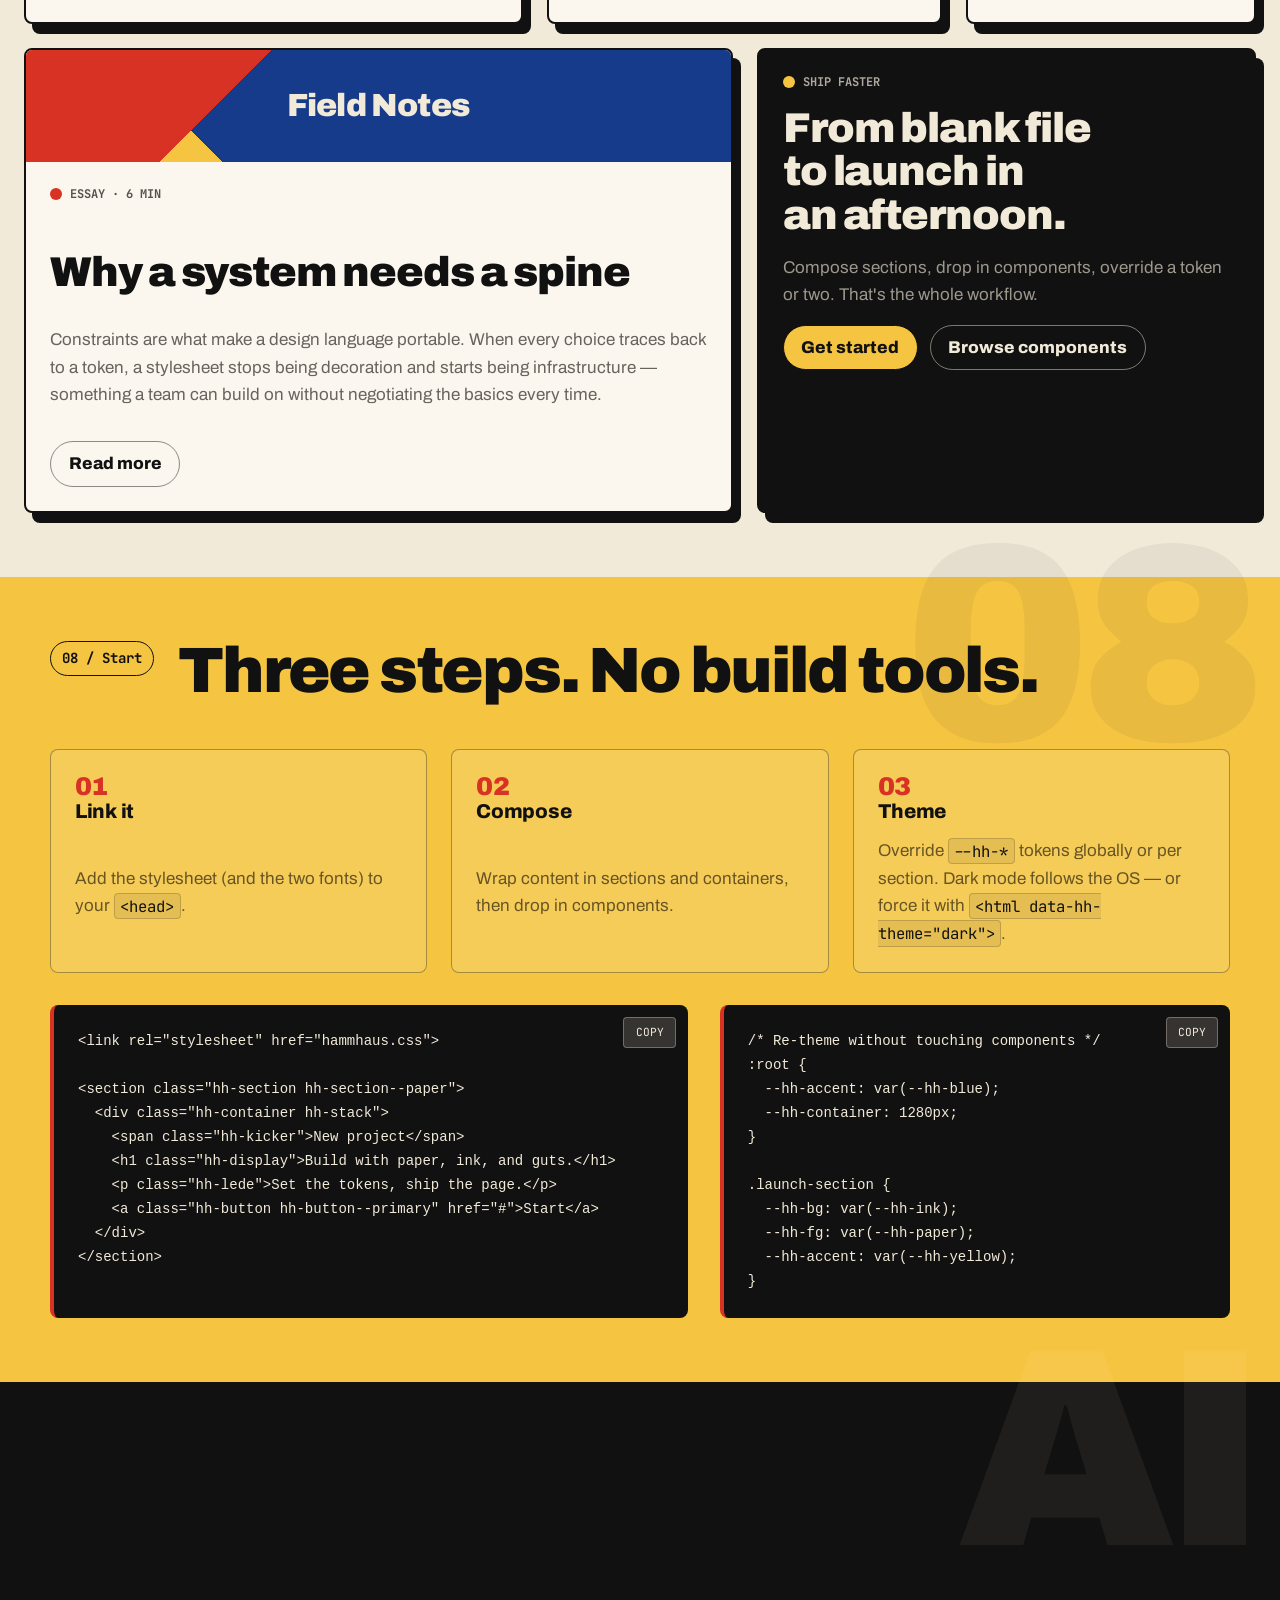
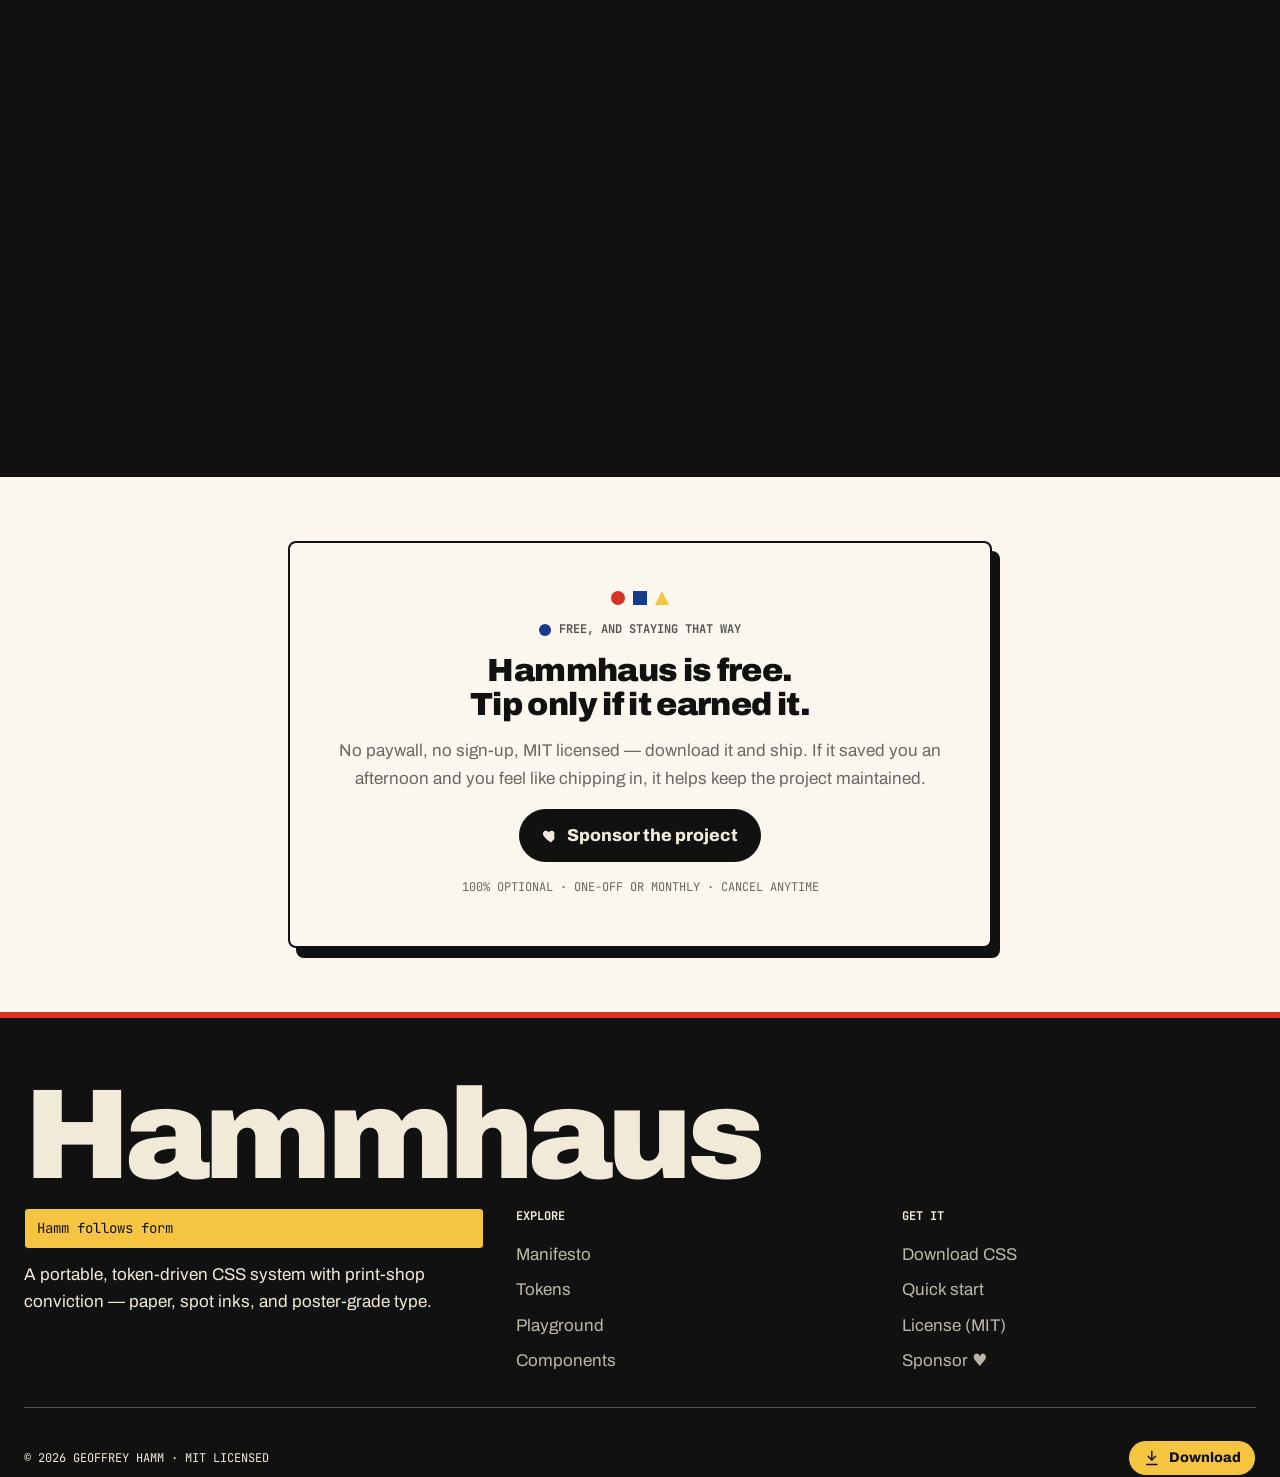
==== commit 71fd03fc: "Plant the print-shop flag: copy and messaging pass Incorporate designer feedback: the identity is a " ====
--- a/index.html
+++ b/index.html
@@ -6,7 +6,7 @@
     <title>Hammhaus — a CSS system with a point of view</title>
     <meta
       name="description"
-      content="Hammhaus is a portable, token-driven CSS system. Paper, ink, and primary-color conviction. Hamm follows form."
+      content="Hammhaus is a portable, token-driven CSS system with print-shop conviction — paper, spot inks, and poster-grade type. Hamm follows form."
     >
     <meta name="color-scheme" content="light dark">
     <meta name="theme-color" content="#f2ead9" media="(prefers-color-scheme: light)">
@@ -24,14 +24,14 @@
     <meta property="og:type" content="website">
     <meta property="og:url" content="https://hammhaus.vercel.app/">
     <meta property="og:title" content="Hammhaus — a CSS system with a point of view">
-    <meta property="og:description" content="A portable, token-driven CSS system. Paper, ink, and primary-color conviction. Free, MIT licensed. Hamm follows form.">
+    <meta property="og:description" content="A portable, token-driven CSS system with print-shop conviction — paper, spot inks, and poster-grade type. Free, MIT licensed. Hamm follows form.">
     <meta property="og:image" content="https://hammhaus.vercel.app/og-image.png">
     <meta property="og:image:width" content="1200">
     <meta property="og:image:height" content="630">
     <meta property="og:image:alt" content="Hammhaus — Hamm follows form. A portable, token-driven CSS system.">
     <meta name="twitter:card" content="summary_large_image">
     <meta name="twitter:title" content="Hammhaus — a CSS system with a point of view">
-    <meta name="twitter:description" content="A portable, token-driven CSS system. Free, MIT licensed. Hamm follows form.">
+    <meta name="twitter:description" content="A portable, token-driven CSS system with print-shop conviction — paper, spot inks, and poster-grade type. Free, MIT licensed.">
     <meta name="twitter:image" content="https://hammhaus.vercel.app/og-image.png">
     <script>document.documentElement.classList.replace("no-js", "js");</script>
     <link rel="preconnect" href="https://fonts.googleapis.com">
@@ -143,14 +143,14 @@
           <div class="hh-marquee__track">
             <span class="hh-marquee__item"><span class="hh-dot hh-dot--red"></span>PAPER &amp; INK</span>
             <span class="hh-marquee__item"><span class="hh-dot hh-dot--blue"></span>TOKEN-DRIVEN</span>
-            <span class="hh-marquee__item"><span class="hh-dot hh-dot--yellow"></span>PRIMARY-COLOR CONVICTION</span>
+            <span class="hh-marquee__item"><span class="hh-dot hh-dot--yellow"></span>SPOT-COLOR CONVICTION</span>
             <span class="hh-marquee__item"><span class="hh-dot hh-dot--green"></span>PORTABLE BY DEFAULT</span>
-            <span class="hh-marquee__item"><span class="hh-dot hh-dot--plum"></span>HAMM FOLLOWS FORM</span>
+            <span class="hh-marquee__item"><span class="hh-dot hh-dot--plum"></span>HOT OFF THE PRESS</span>
             <span class="hh-marquee__item"><span class="hh-dot hh-dot--red"></span>PAPER &amp; INK</span>
             <span class="hh-marquee__item"><span class="hh-dot hh-dot--blue"></span>TOKEN-DRIVEN</span>
-            <span class="hh-marquee__item"><span class="hh-dot hh-dot--yellow"></span>PRIMARY-COLOR CONVICTION</span>
+            <span class="hh-marquee__item"><span class="hh-dot hh-dot--yellow"></span>SPOT-COLOR CONVICTION</span>
             <span class="hh-marquee__item"><span class="hh-dot hh-dot--green"></span>PORTABLE BY DEFAULT</span>
-            <span class="hh-marquee__item"><span class="hh-dot hh-dot--plum"></span>HAMM FOLLOWS FORM</span>
+            <span class="hh-marquee__item"><span class="hh-dot hh-dot--plum"></span>HOT OFF THE PRESS</span>
           </div>
         </div>
       </div>
@@ -203,7 +203,7 @@
             <span class="sx-head__index">02 / Tokens</span>
             <div class="sx-head__body">
               <h2 class="hh-display" id="tokens-title">Colors that know their job.</h2>
-              <p class="hh-lede sx-head__lead">Six core hues plus paper and ink. Tap any swatch to copy its custom property.</p>
+              <p class="hh-lede sx-head__lead">Eight inks on the rack: paper, ink, five spot colors, one muted. Tap any swatch to copy its custom property.</p>
             </div>
           </div>
 
@@ -426,7 +426,7 @@
 
           <div class="sx-tester sx-reveal">
             <span class="hh-label">Type tester — edit me</span>
-            <p class="sx-tester__field" contenteditable="true" spellcheck="false" role="textbox" aria-label="Editable headline">Hamm follows form.</p>
+            <p class="sx-tester__field" contenteditable="true" spellcheck="false" role="textbox" aria-label="Editable headline">Build with paper, ink, and guts.</p>
           </div>
         </div>
       </section>
@@ -576,7 +576,7 @@
                 </div>
                 <div class="hh-stat-grid">
                   <div class="hh-stat"><span class="hh-stat__value">40+</span><span class="hh-stat__label">Components</span></div>
-                  <div class="hh-stat"><span class="hh-stat__value">7</span><span class="hh-stat__label">Core colors</span></div>
+                  <div class="hh-stat"><span class="hh-stat__value">8</span><span class="hh-stat__label">Inks on the rack</span></div>
                 </div>
               </div>
             </article>
@@ -605,6 +605,7 @@
                 <details open><summary>Does it need JavaScript?</summary><div class="hh-accordion__body">No. The stylesheet is pure CSS; this page only adds JS for optional flourishes.</div></details>
                 <details><summary>How do I customize it?</summary><div class="hh-accordion__body">Override <code class="hh-code">--hh-*</code> tokens globally or per section, then keep the same classes.</div></details>
                 <details><summary>Can I adopt it gradually?</summary><div class="hh-accordion__body">Yes — every class is namespaced, so it won't collide with existing styles.</div></details>
+                <details><summary>Is this Bauhaus?</summary><div class="hh-accordion__body">No — the name's a pun. Hammhaus is a print-studio system: paper stock, spot inks, hard shadows, big type. If it reminds you of a poster more than a pane of glass, it's working.</div></details>
               </div>
             </article>
 
@@ -658,7 +659,7 @@
                 </div>
                 <div class="hh-cluster">
                   <span class="hh-spinner" role="status" aria-label="Loading"></span>
-                  <span class="hh-mono hh-muted">Bauhaus spinner — conic, quartered</span>
+                  <span class="hh-mono hh-muted">Registration spinner — quartered, like a press mark</span>
                 </div>
                 <div class="hh-stack" style="--hh-stack-gap: var(--hh-space-2);" aria-hidden="true">
                   <span class="hh-skeleton" style="max-width: 70%;"></span>
@@ -865,8 +866,8 @@
 &lt;section class="hh-section hh-section--paper"&gt;
   &lt;div class="hh-container hh-stack"&gt;
     &lt;span class="hh-kicker"&gt;New project&lt;/span&gt;
-    &lt;h1 class="hh-display"&gt;Hamm follows form.&lt;/h1&gt;
-    &lt;p class="hh-lede"&gt;Build with paper, ink, and guts.&lt;/p&gt;
+    &lt;h1 class="hh-display"&gt;Build with paper, ink, and guts.&lt;/h1&gt;
+    &lt;p class="hh-lede"&gt;Set the tokens, ship the page.&lt;/p&gt;
     &lt;a class="hh-button hh-button--primary" href="#"&gt;Start&lt;/a&gt;
   &lt;/div&gt;
 &lt;/section&gt;</code></pre>
@@ -967,7 +968,7 @@
         <div class="sx-footer__cols">
           <div class="hh-stack" style="--hh-stack-gap: var(--hh-space-3);">
             <span class="hh-hero__motto">Hamm follows form</span>
-            <p class="hh-muted">A portable, token-driven CSS system for editorial sites, landing pages, and crisp internal tools.</p>
+            <p class="hh-muted">A portable, token-driven CSS system with print-shop conviction — paper, spot inks, and poster-grade type.</p>
           </div>
           <nav aria-label="Sections">
             <span class="hh-label">Explore</span>
--- a/hammhaus.css
+++ b/hammhaus.css
@@ -8,7 +8,7 @@
  * mode with <html data-hh-theme="dark"> or "light" (any subtree works).
  *
  * Hammhaus is a portable CSS system adapted from Geoffrey Hamm's
- * editorial portfolio stylesheet. It keeps the paper, ink, and Bauhaus
+ * editorial portfolio stylesheet. It keeps the paper, ink, and spot-color
  * accent language while removing project-specific scene behavior.
  *
  * Fonts: this system expects Archivo + JetBrains Mono. To keep the
--- a/showcase.css
+++ b/showcase.css
@@ -1039,6 +1039,14 @@
 }
 
 .sx-footer__cols nav { display: grid; gap: var(--hh-space-2); }
+
+/* The motto pill carries a built-in top margin, so drop the link columns
+   by the same amount to sit level with it (and clear of the wordmark). */
+@media (min-width: 761px) {
+  .sx-footer__cols nav {
+    padding-block-start: var(--hh-space-5);
+  }
+}
 .sx-footer__cols a { color: color-mix(in srgb, var(--hh-cream) 76%, transparent); text-decoration: none; width: fit-content; }
 .sx-footer__cols a:hover { color: var(--hh-cream); }
 
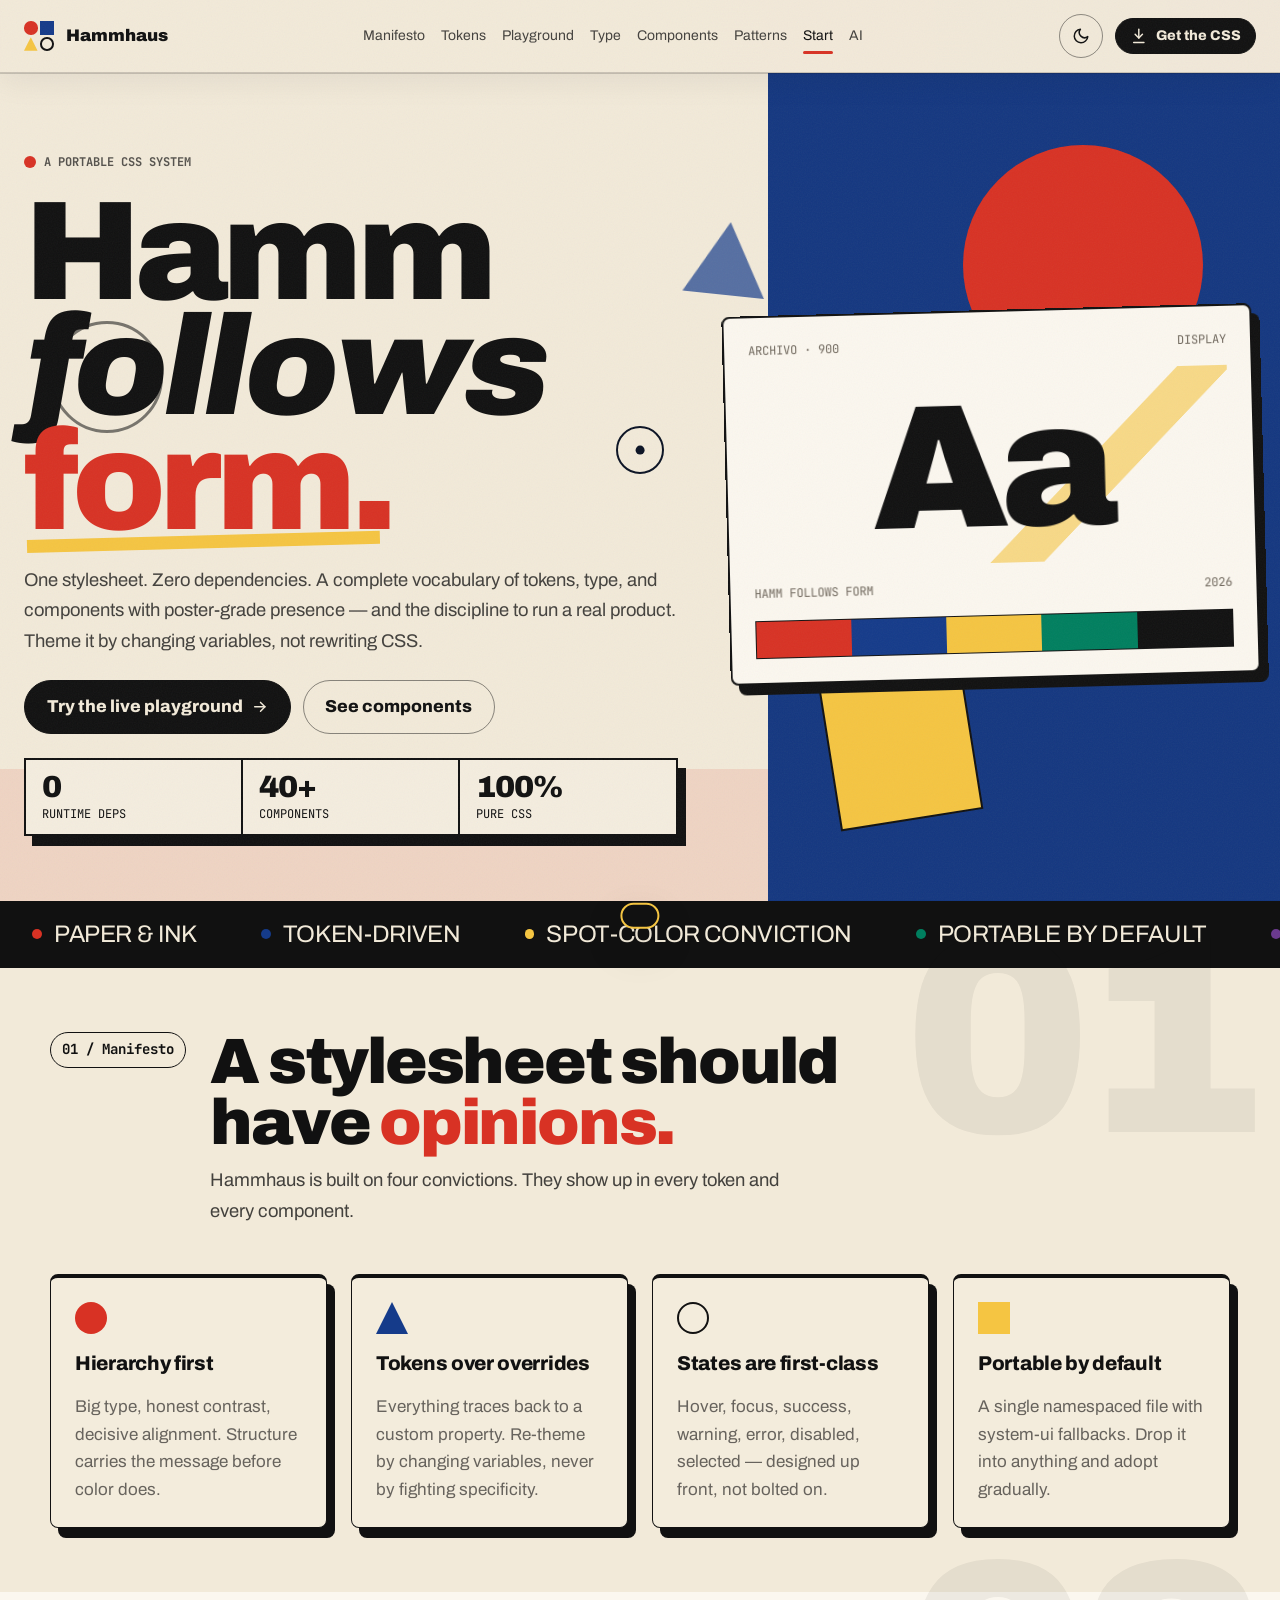
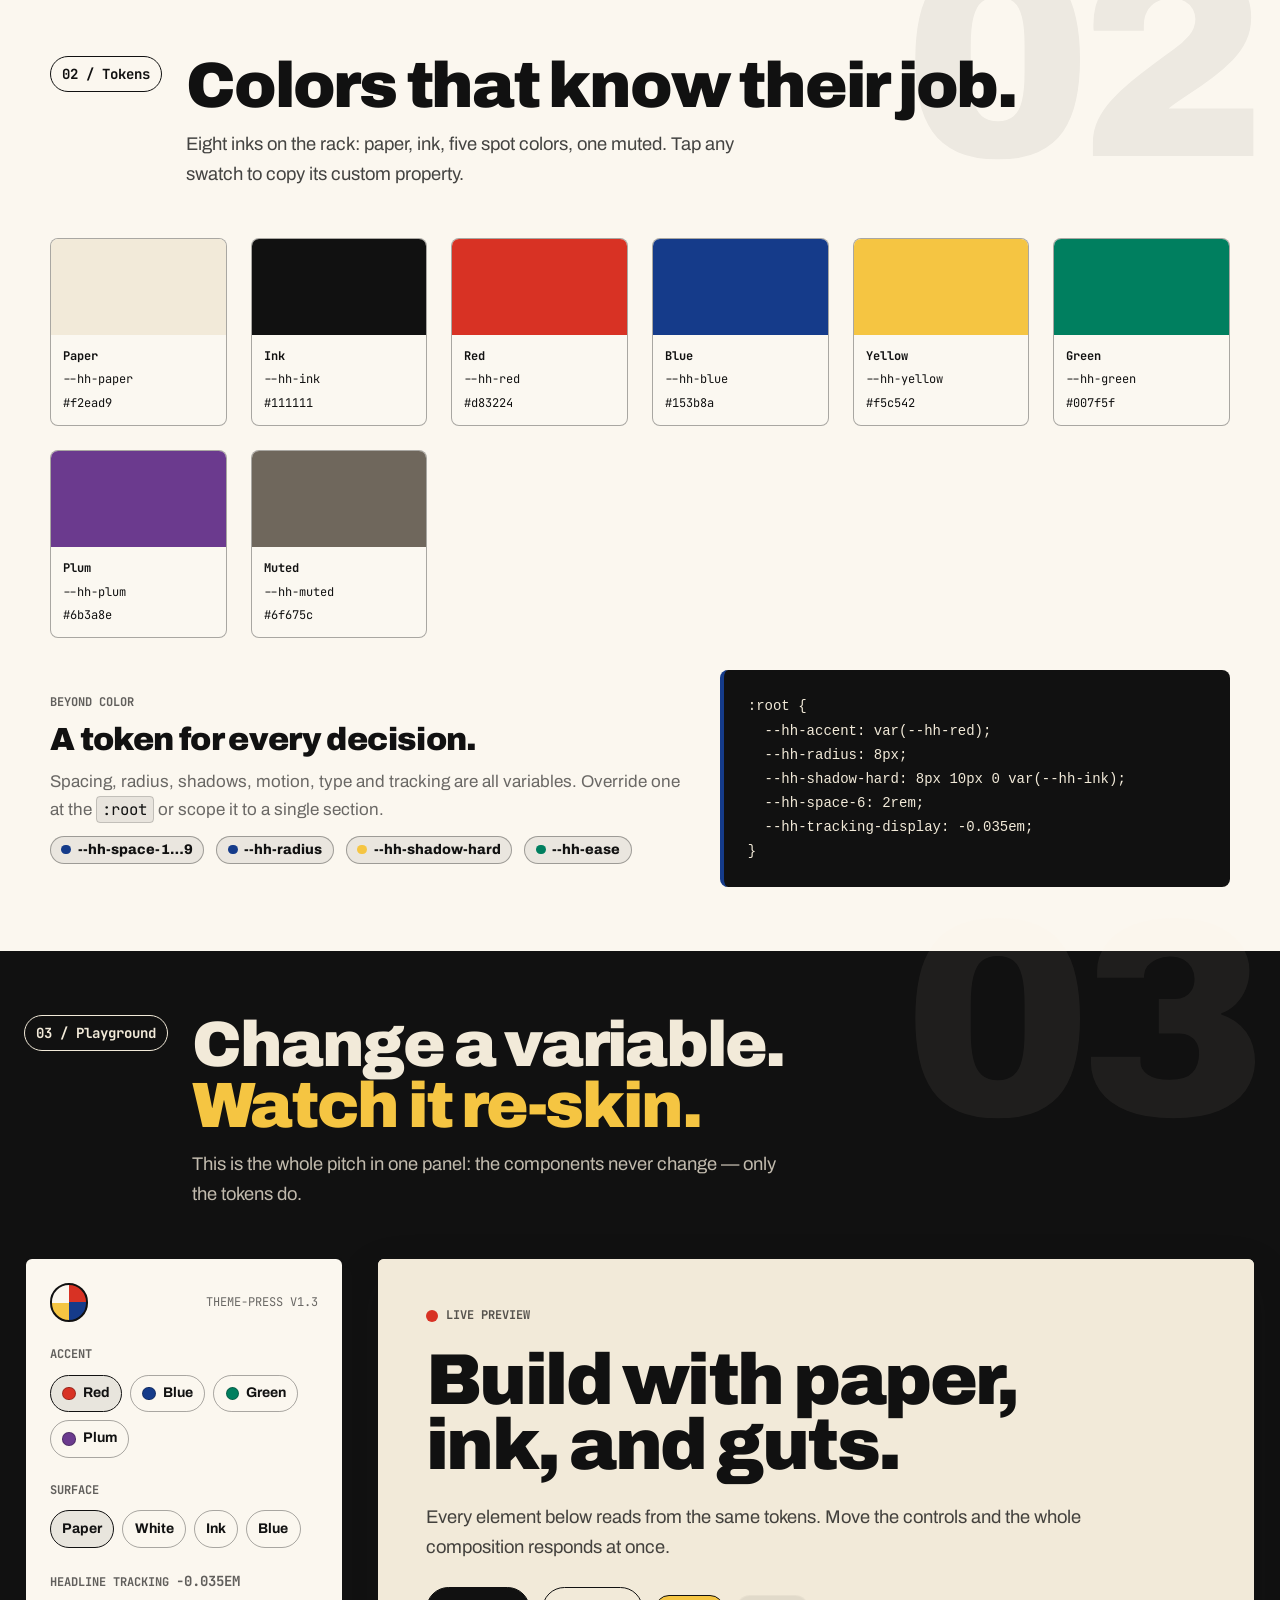
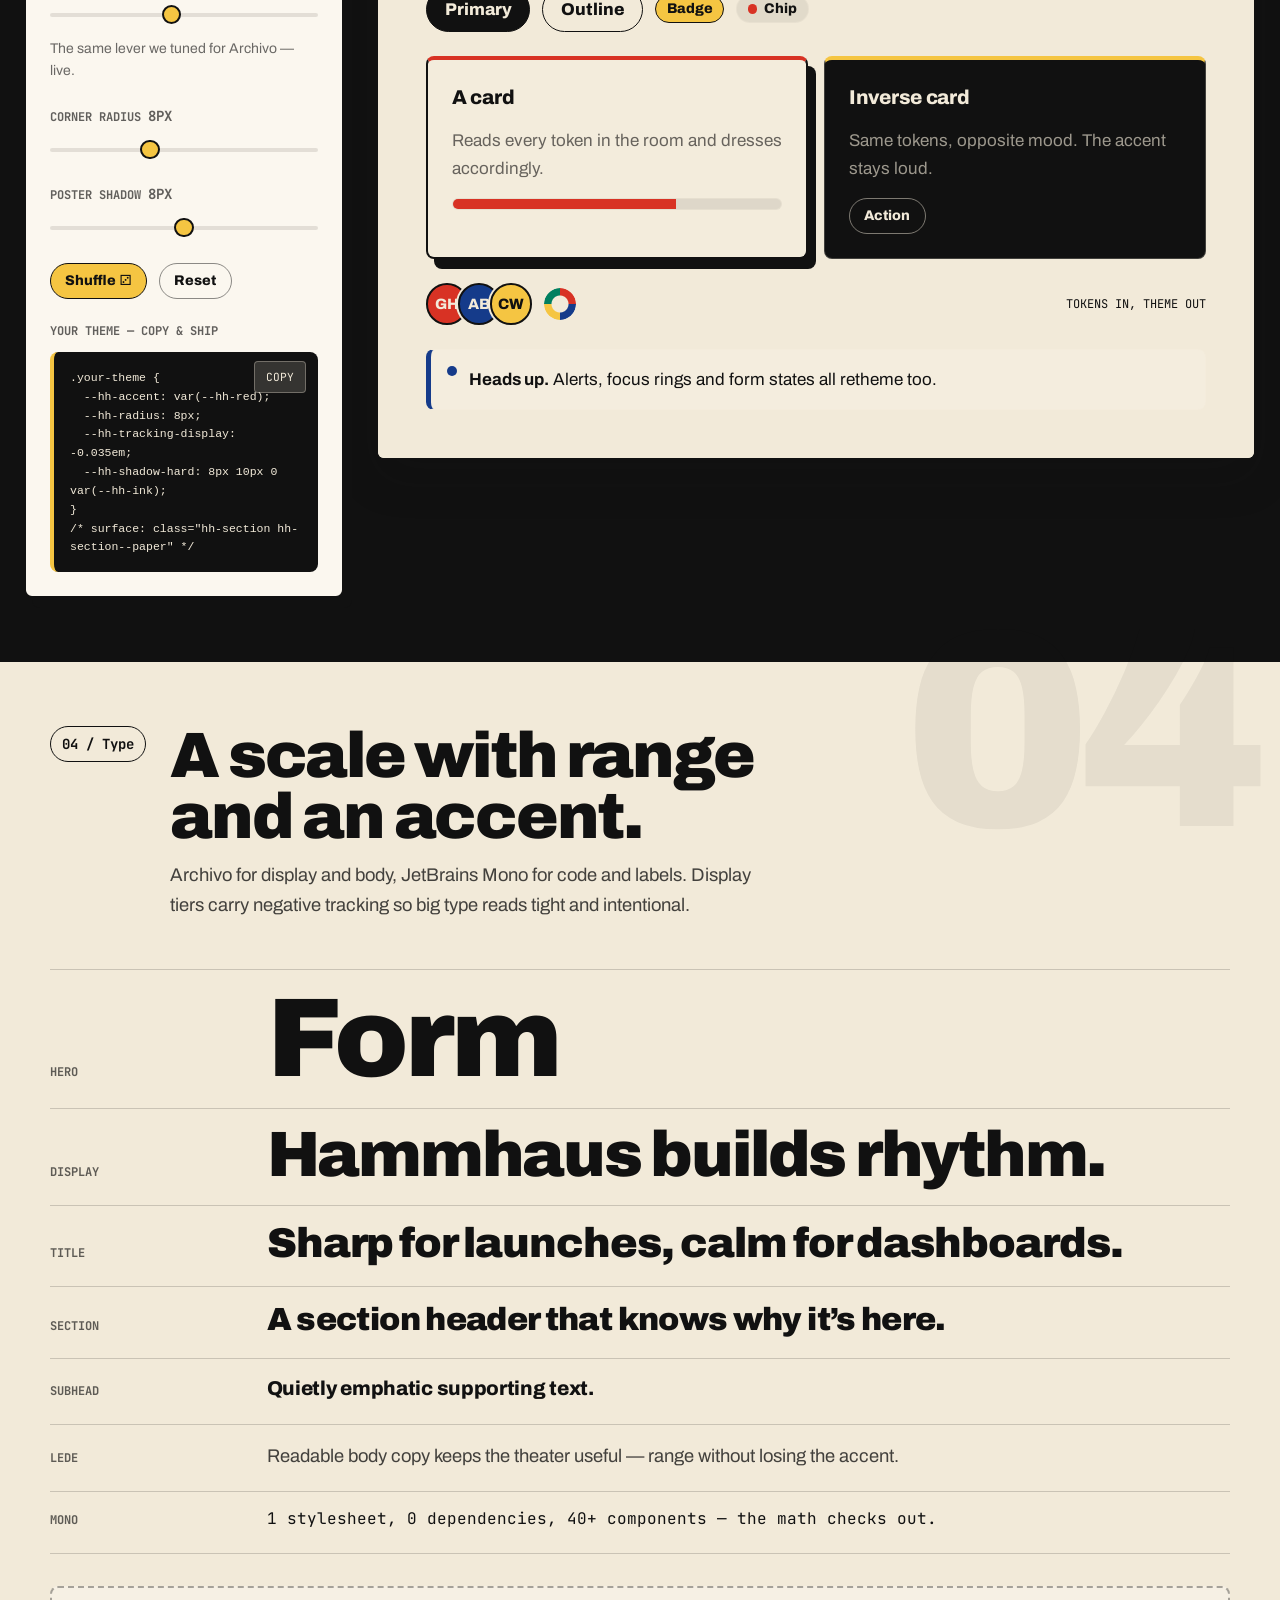
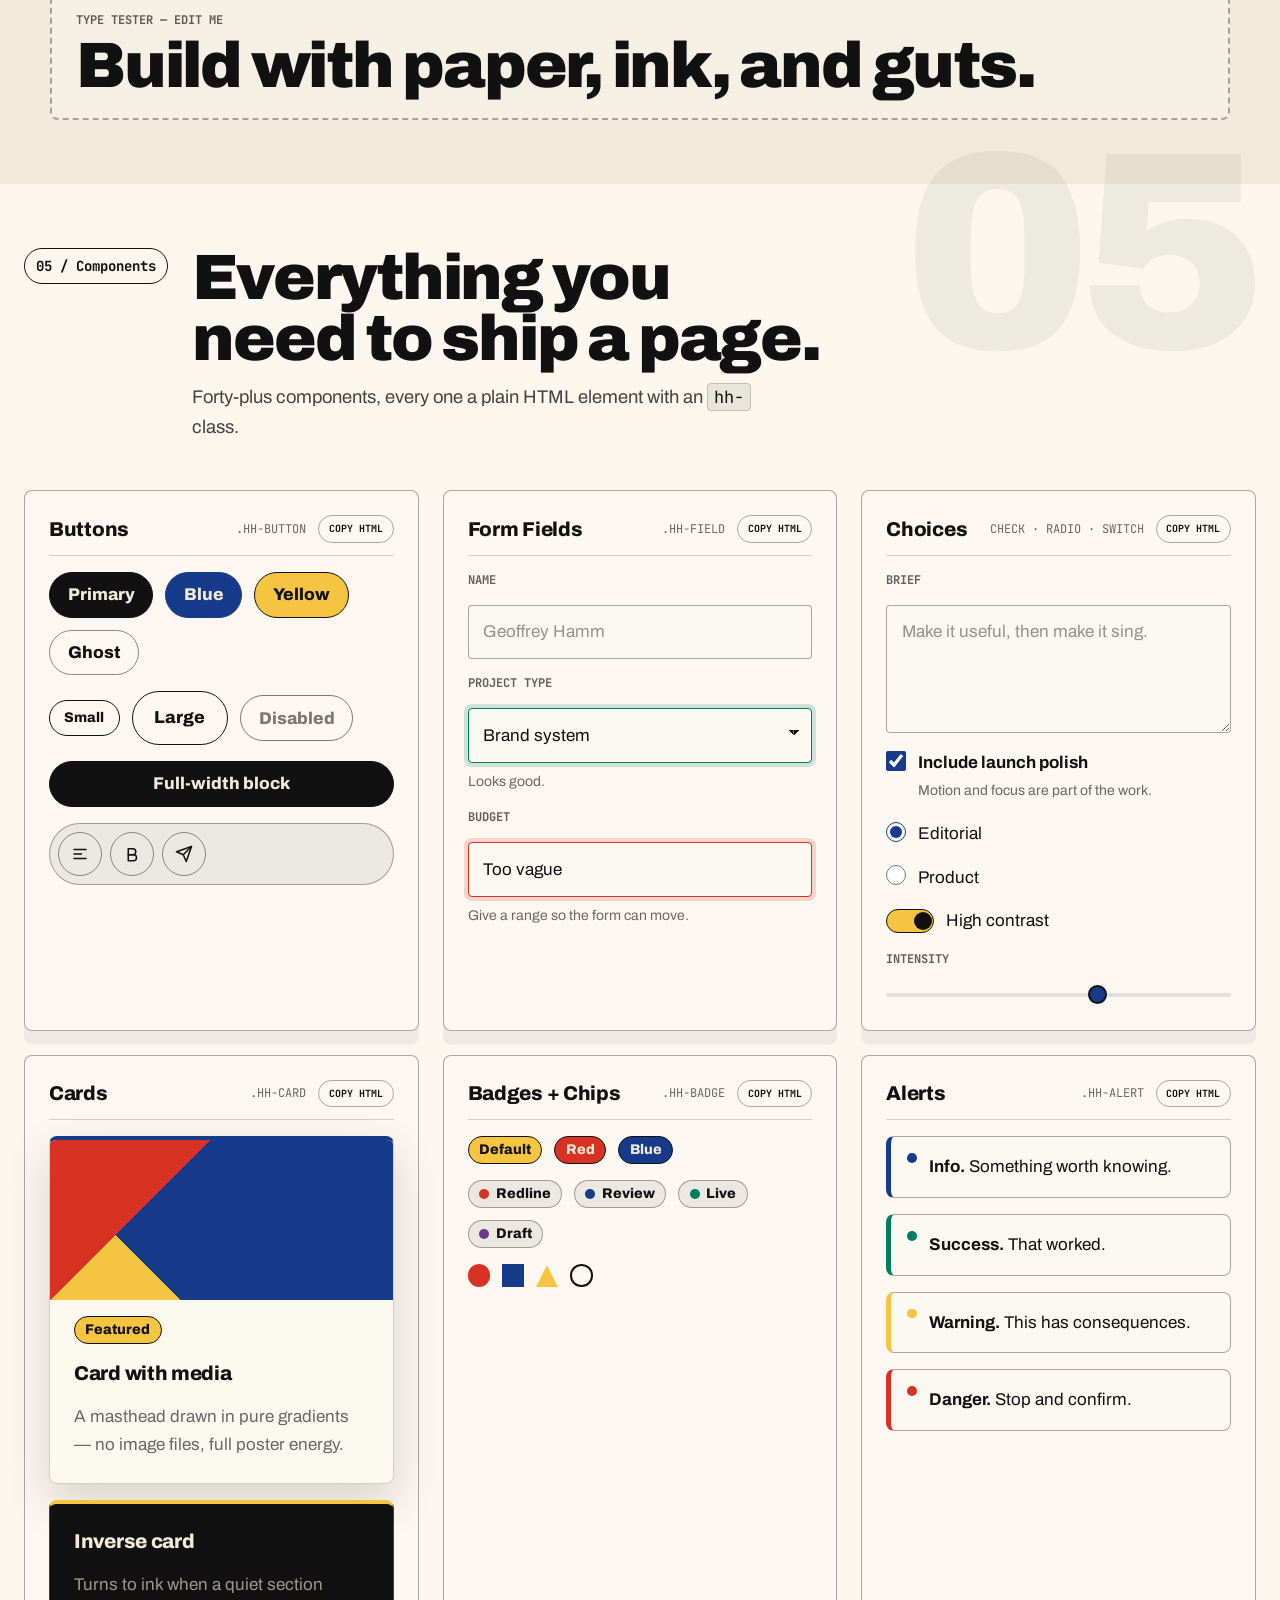
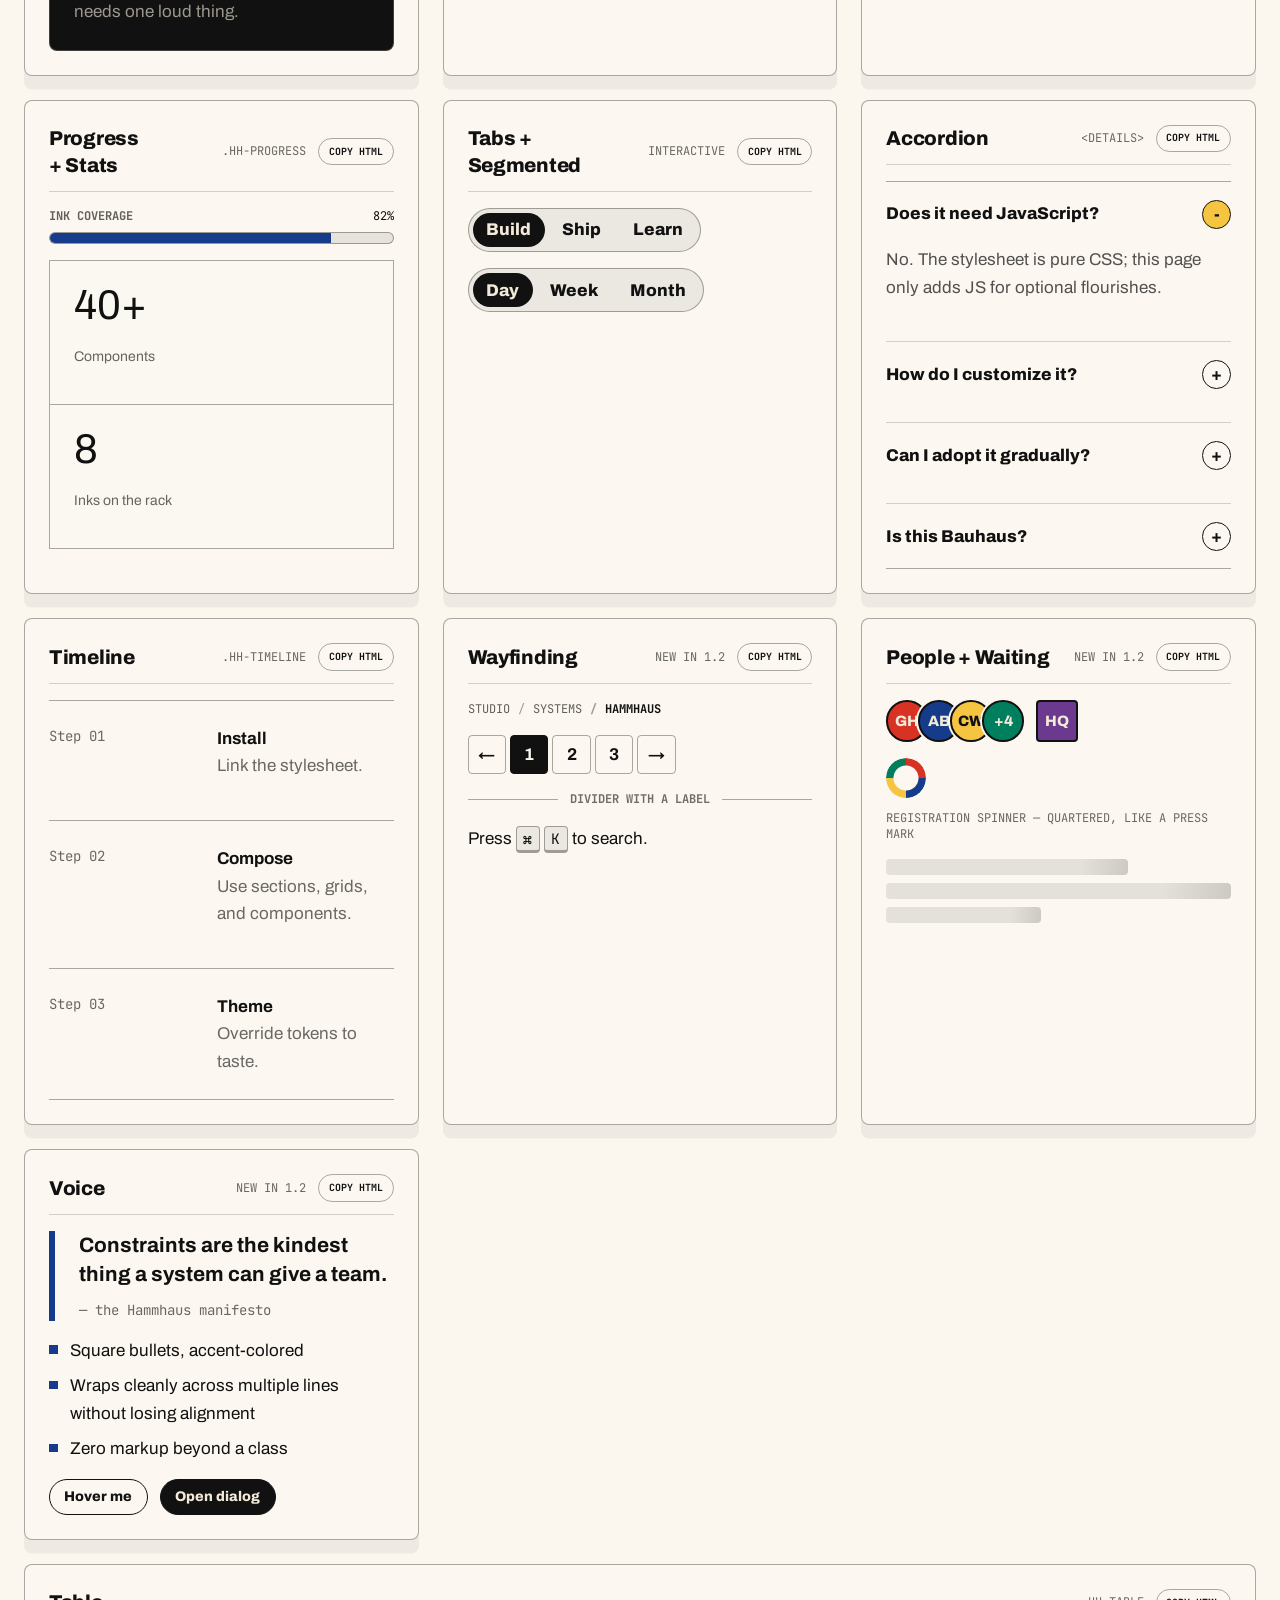
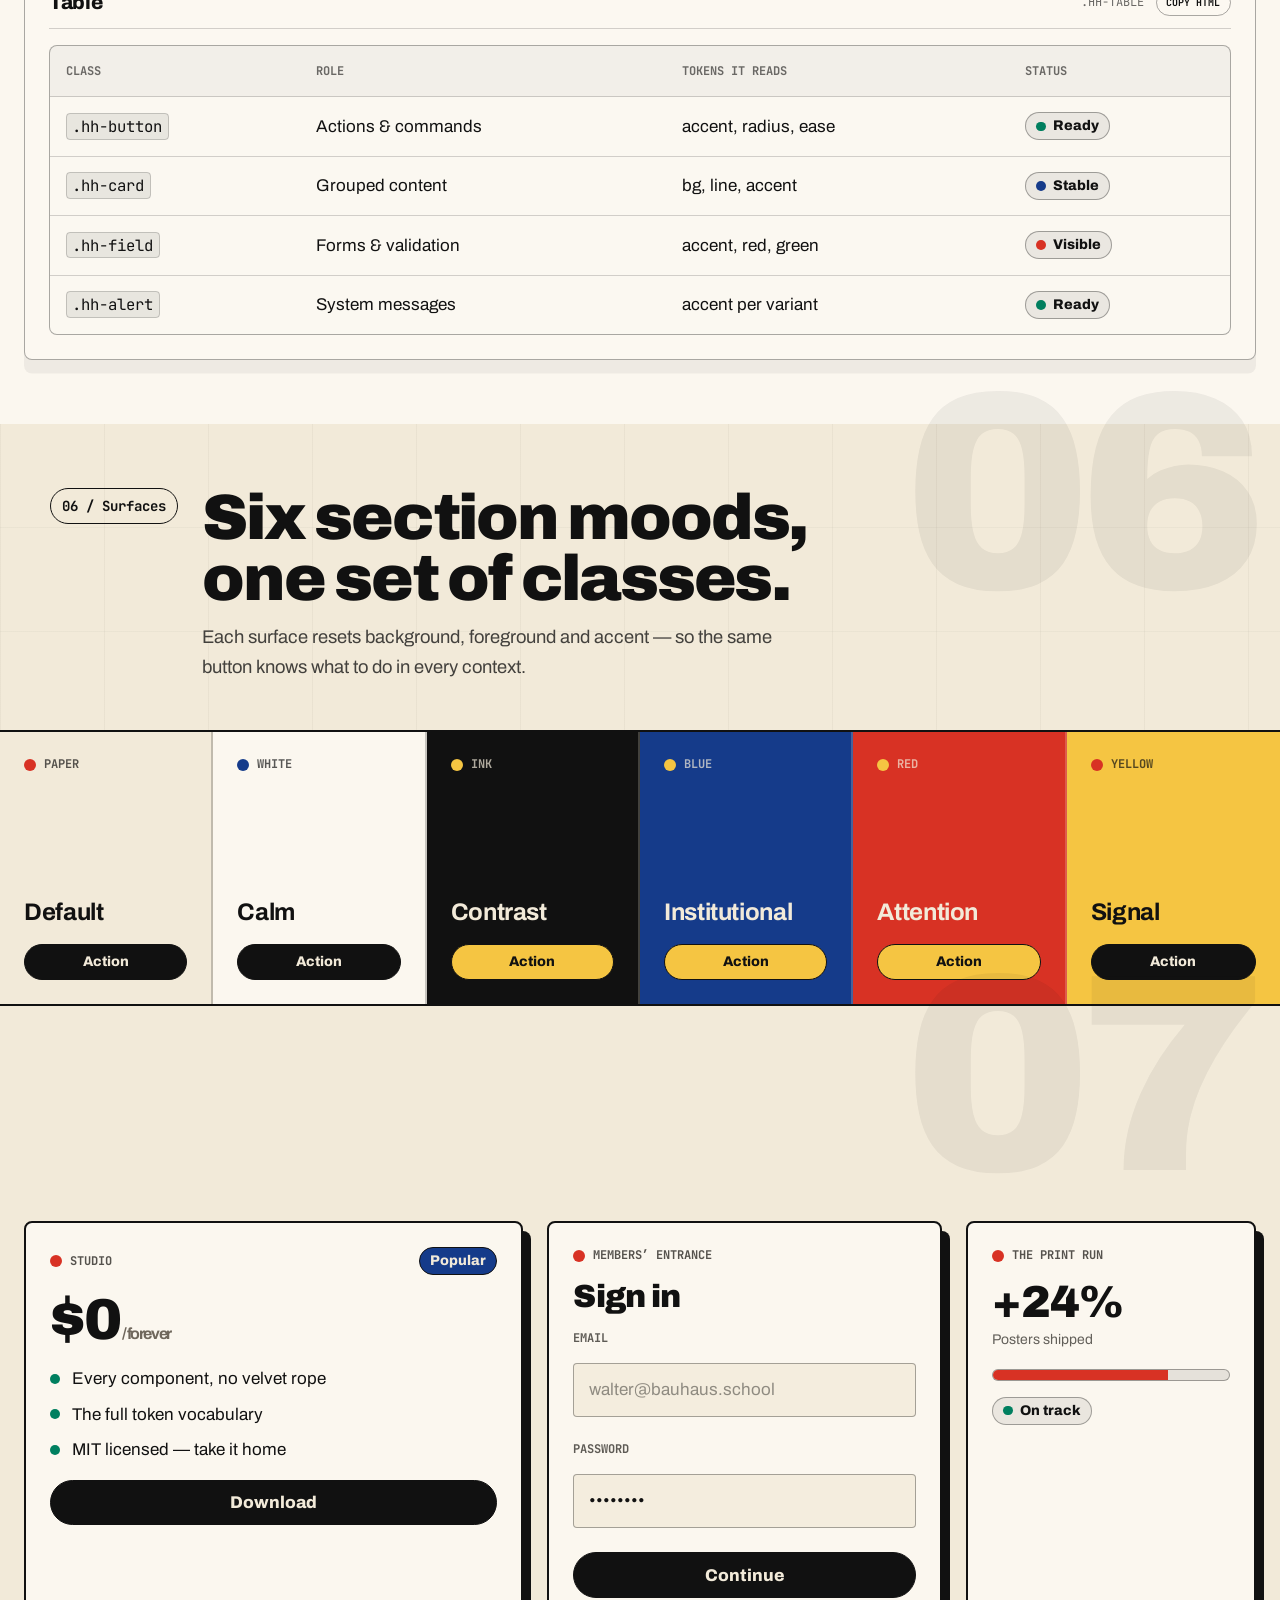
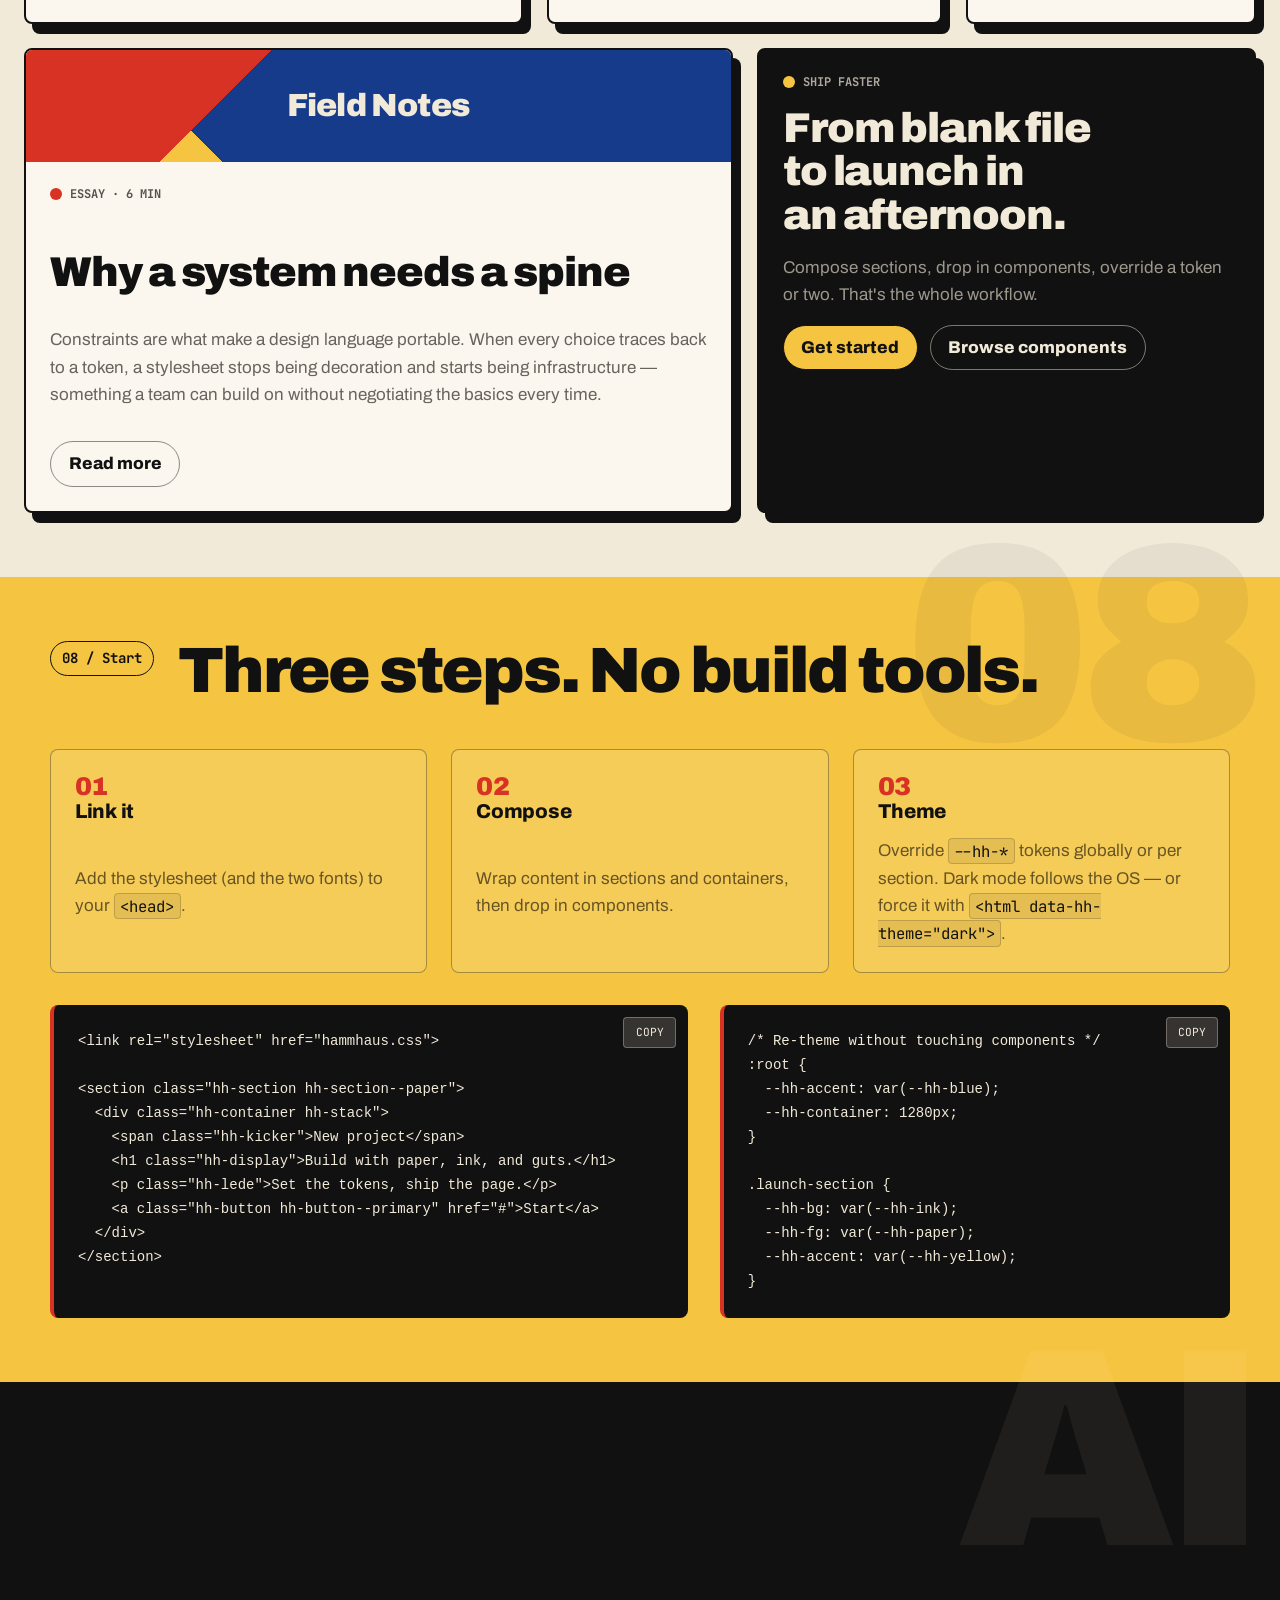
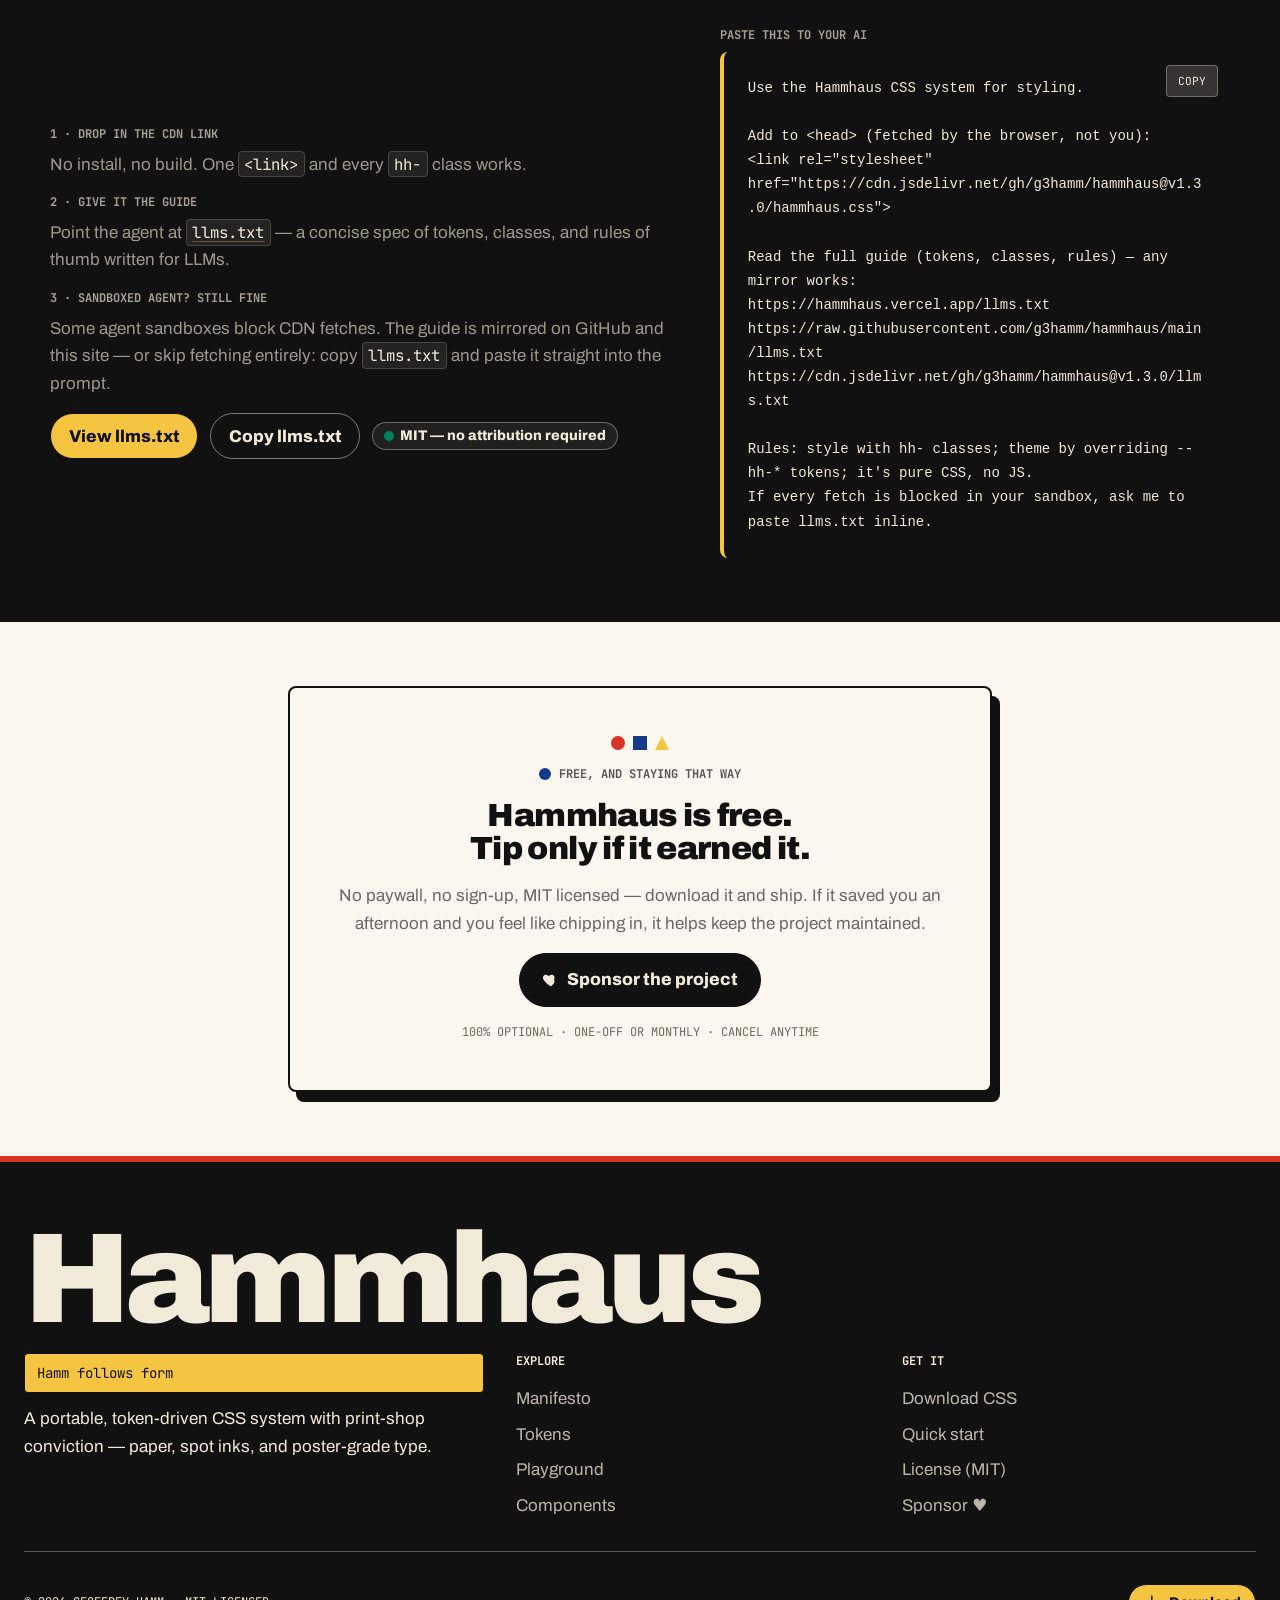
==== commit 8d9e4e06: "Make Hammhaus reachable from sandboxed AI agents Coding-agent sandboxes typically run behind an egre" ====
--- a/index.html
+++ b/index.html
@@ -915,8 +915,13 @@
                 <span class="hh-label hh-mb-0">2 · Give it the guide</span>
                 <p class="hh-muted hh-mb-0">Point the agent at <a class="hh-accent" href="./llms.txt"><code class="hh-code">llms.txt</code></a> — a concise spec of tokens, classes, and rules of thumb written for LLMs.</p>
               </div>
+              <div class="hh-stack" style="--hh-stack-gap: var(--hh-space-2);">
+                <span class="hh-label hh-mb-0">3 · Sandboxed agent? Still fine</span>
+                <p class="hh-muted hh-mb-0">Some agent sandboxes block CDN fetches. The guide is mirrored on GitHub and this site — or skip fetching entirely: copy <code class="hh-code">llms.txt</code> and paste it straight into the prompt.</p>
+              </div>
               <div class="hh-cluster">
                 <a class="hh-button hh-button--yellow" href="./llms.txt">View llms.txt</a>
+                <button class="hh-button hh-button--ghost" type="button" id="sx-copy-llms">Copy llms.txt</button>
                 <span class="hh-chip"><span class="hh-dot hh-dot--green"></span>MIT — no attribution required</span>
               </div>
             </div>
@@ -925,13 +930,16 @@
               <span class="hh-label">Paste this to your AI</span>
               <pre class="hh-code-block"><code id="sx-agent-snippet">Use the Hammhaus CSS system for styling.
 
-Add to &lt;head&gt;:
+Add to &lt;head&gt; (fetched by the browser, not you):
 &lt;link rel="stylesheet" href="https://cdn.jsdelivr.net/gh/g3hamm/hammhaus@v1.3.0/hammhaus.css"&gt;
 
-Full guide (tokens, classes, examples):
+Read the full guide (tokens, classes, rules) — any mirror works:
+https://hammhaus.vercel.app/llms.txt
+https://raw.githubusercontent.com/g3hamm/hammhaus/main/llms.txt
 https://cdn.jsdelivr.net/gh/g3hamm/hammhaus@v1.3.0/llms.txt
 
-Rules: style with hh- classes; theme by overriding --hh-* tokens; it's pure CSS, no JS.</code></pre>
+Rules: style with hh- classes; theme by overriding --hh-* tokens; it's pure CSS, no JS.
+If every fetch is blocked in your sandbox, ask me to paste llms.txt inline.</code></pre>
               <button class="sx-copy-btn" type="button" data-copy-prev style="top: 2.4rem;">Copy</button>
             </div>
           </div>
@@ -1200,6 +1208,17 @@
           render();
         }
 
+        /* ---- Copy llms.txt (zero-fetch path for sandboxed agents) ------ */
+        document.getElementById("sx-copy-llms")?.addEventListener("click", async () => {
+          try {
+            const res = await fetch("./llms.txt");
+            if (!res.ok) throw new Error(res.status);
+            if (await copyText(await res.text())) showToast("llms.txt copied — paste it to your agent");
+          } catch {
+            showToast("Couldn't load llms.txt — open it and copy manually");
+          }
+        });
+
         /* ---- Dialog demo ----------------------------------------------- */
         document.querySelectorAll("[data-dialog-open]").forEach((btn) => {
           btn.addEventListener("click", () => document.getElementById(btn.dataset.dialogOpen)?.showModal());
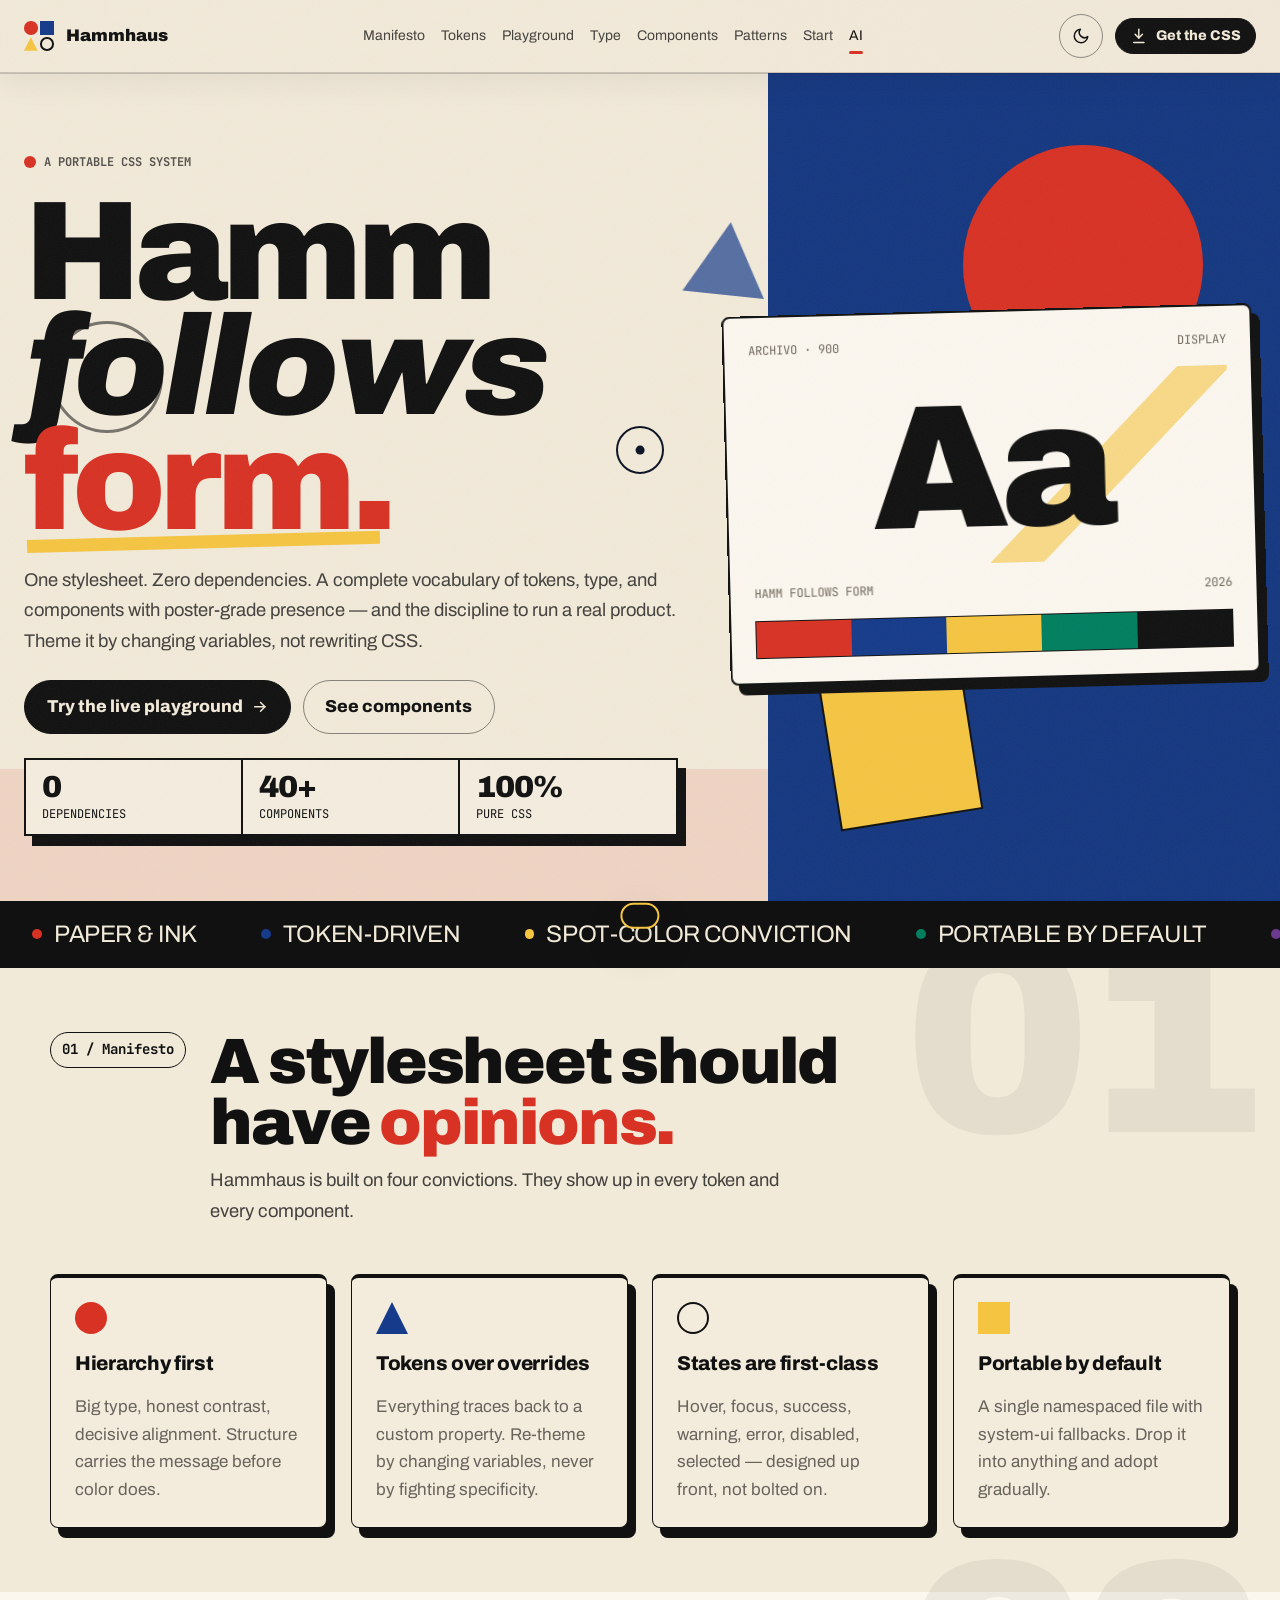
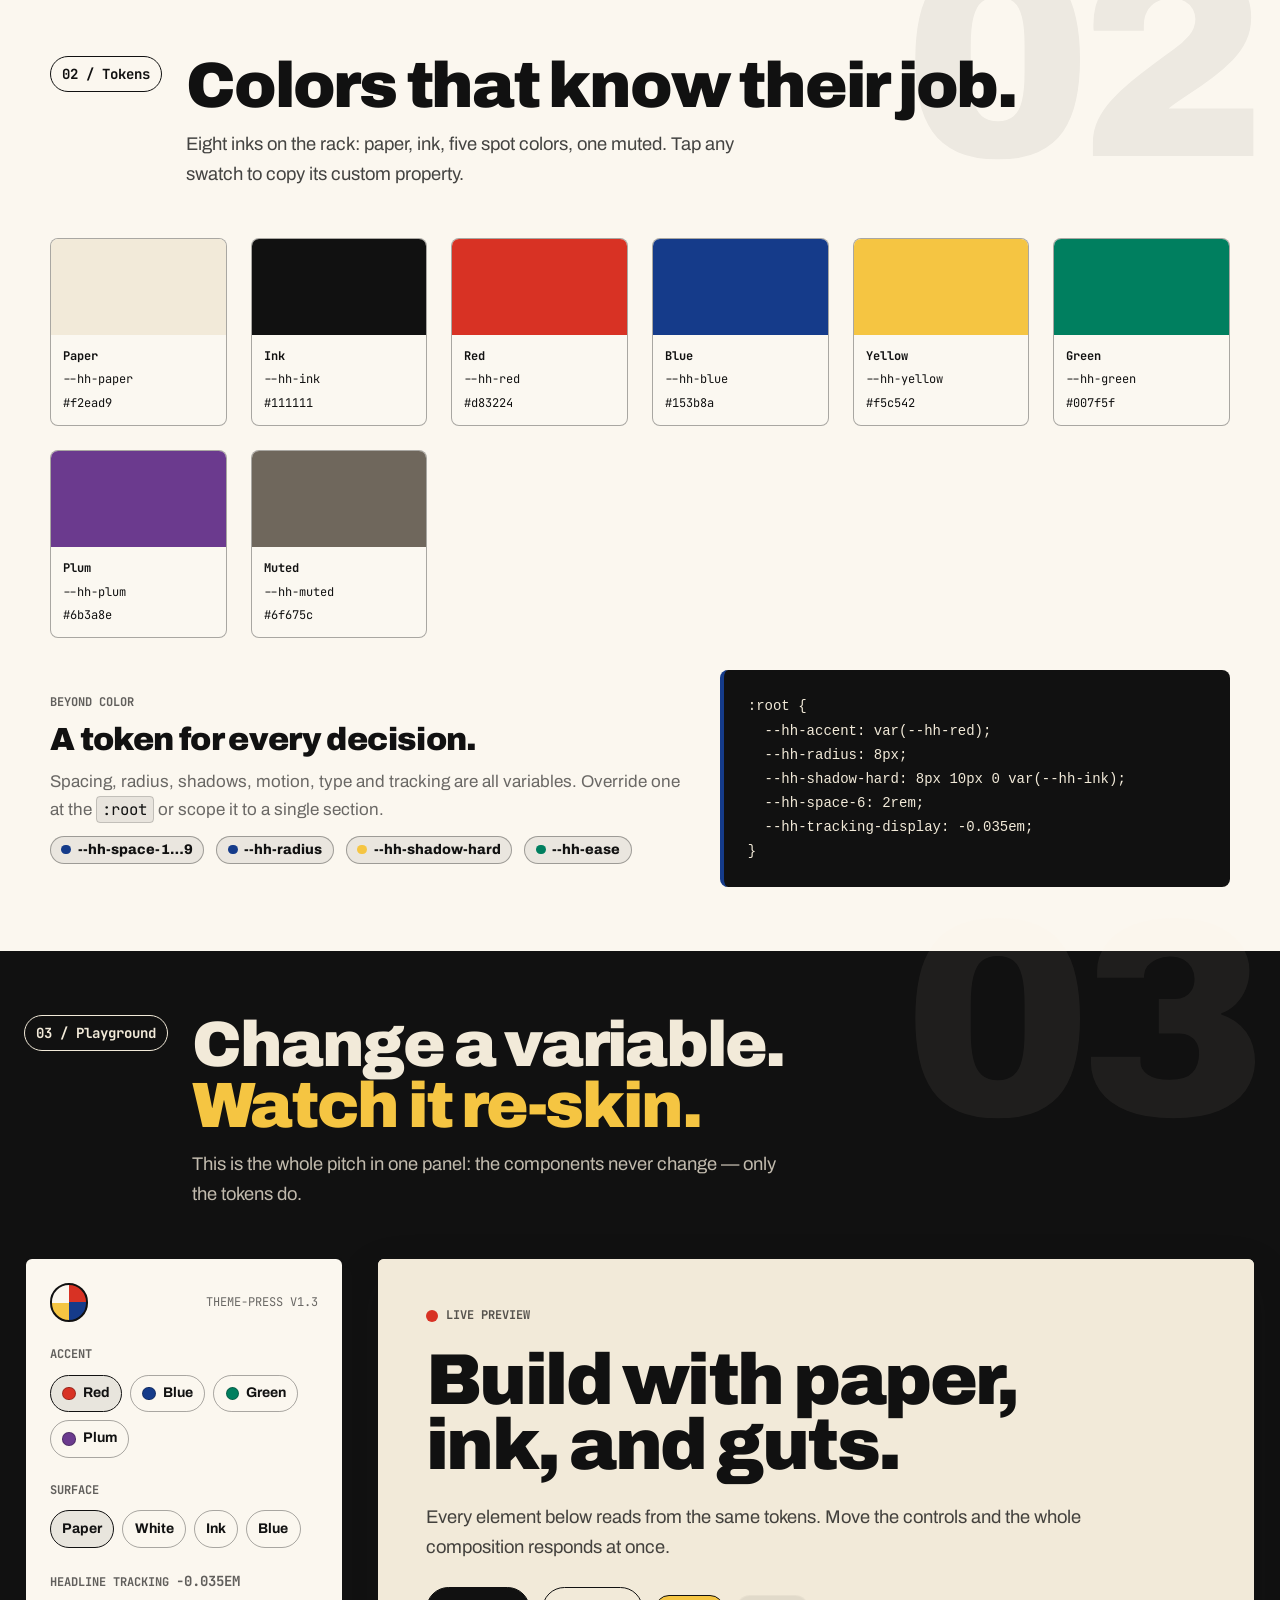
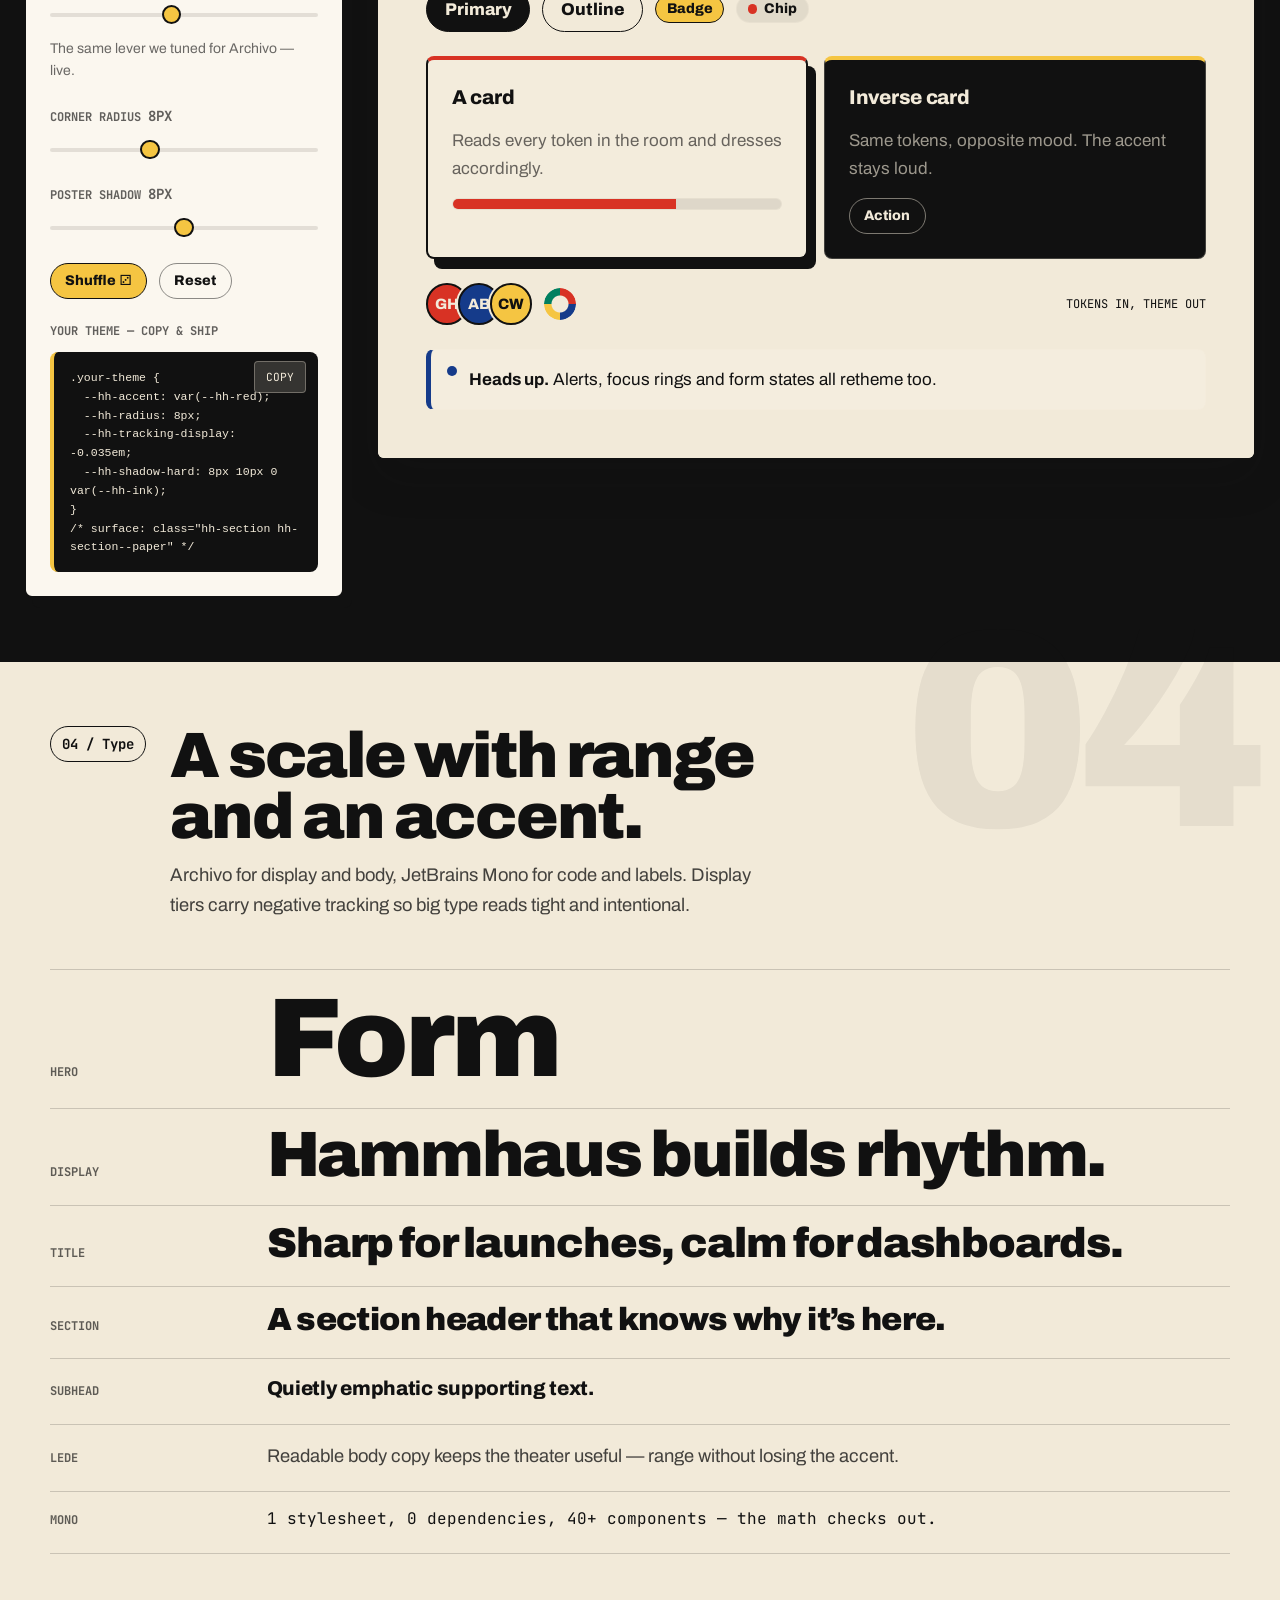
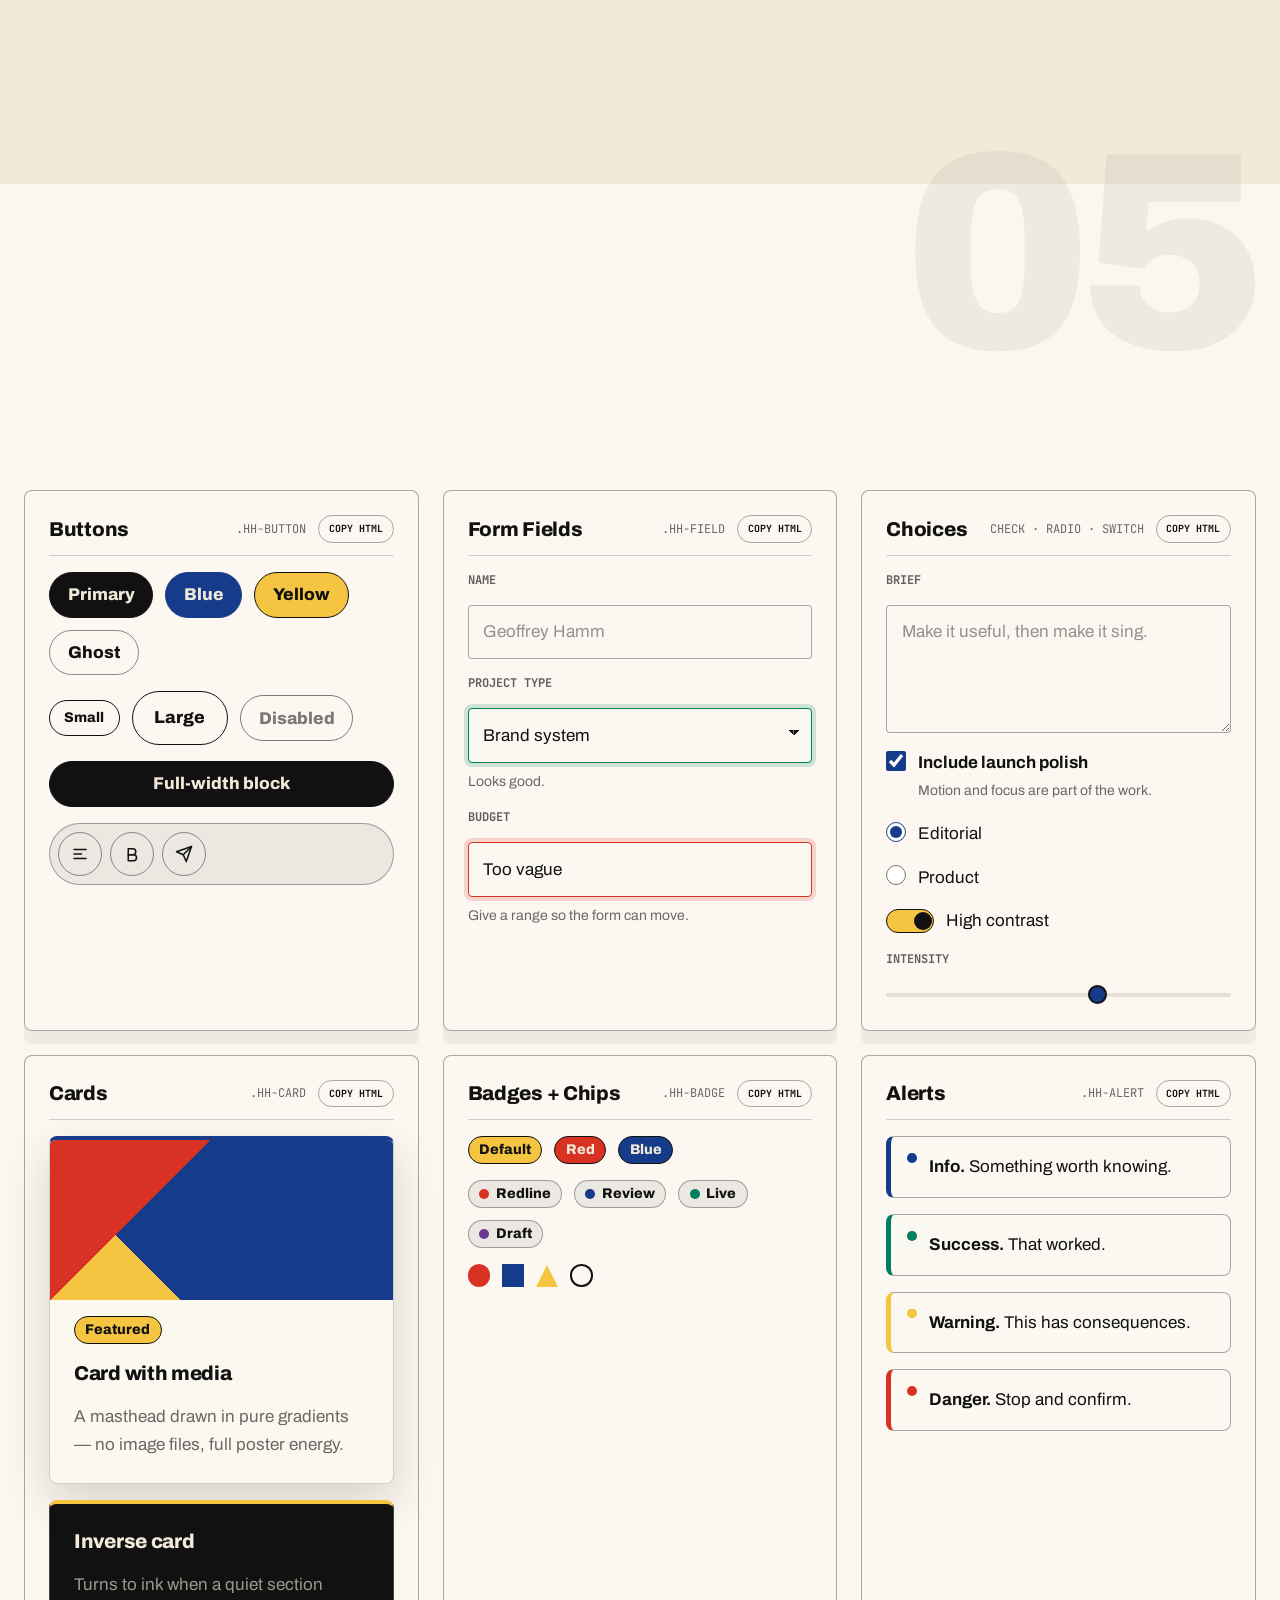
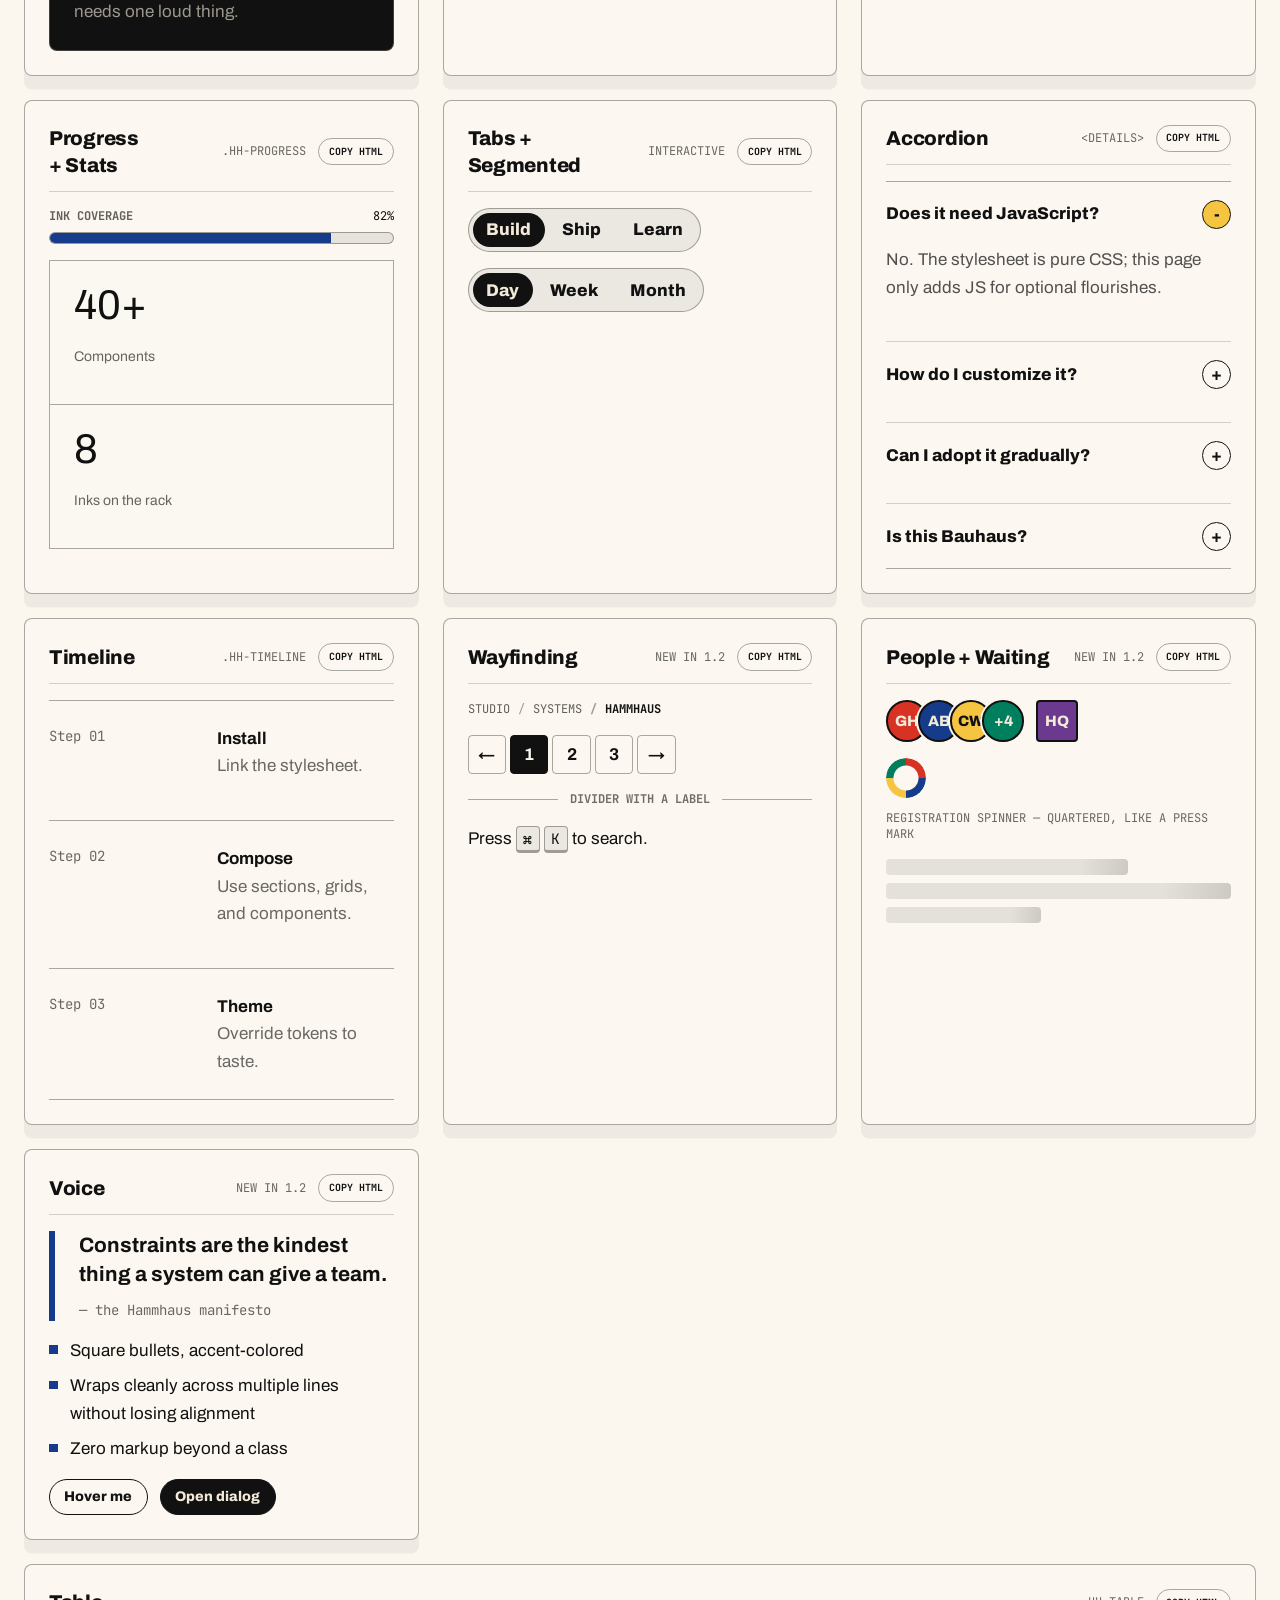
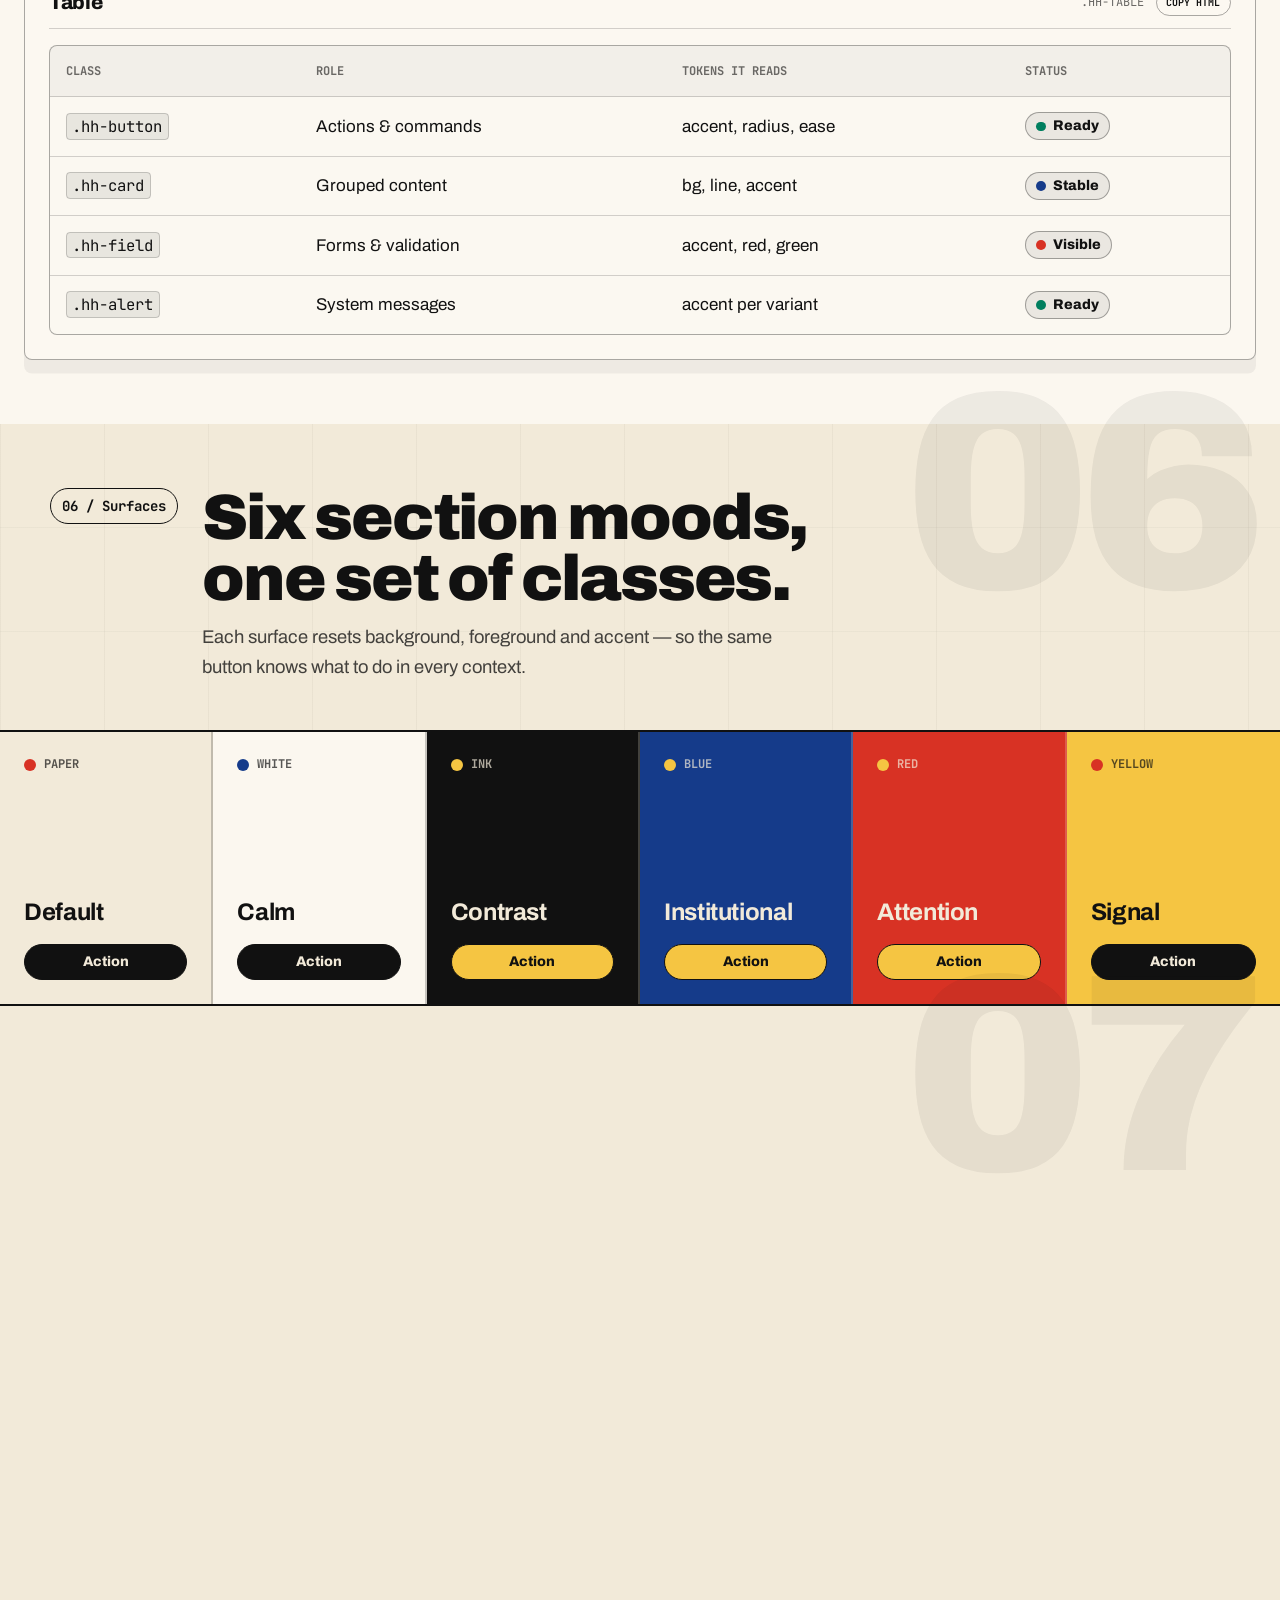
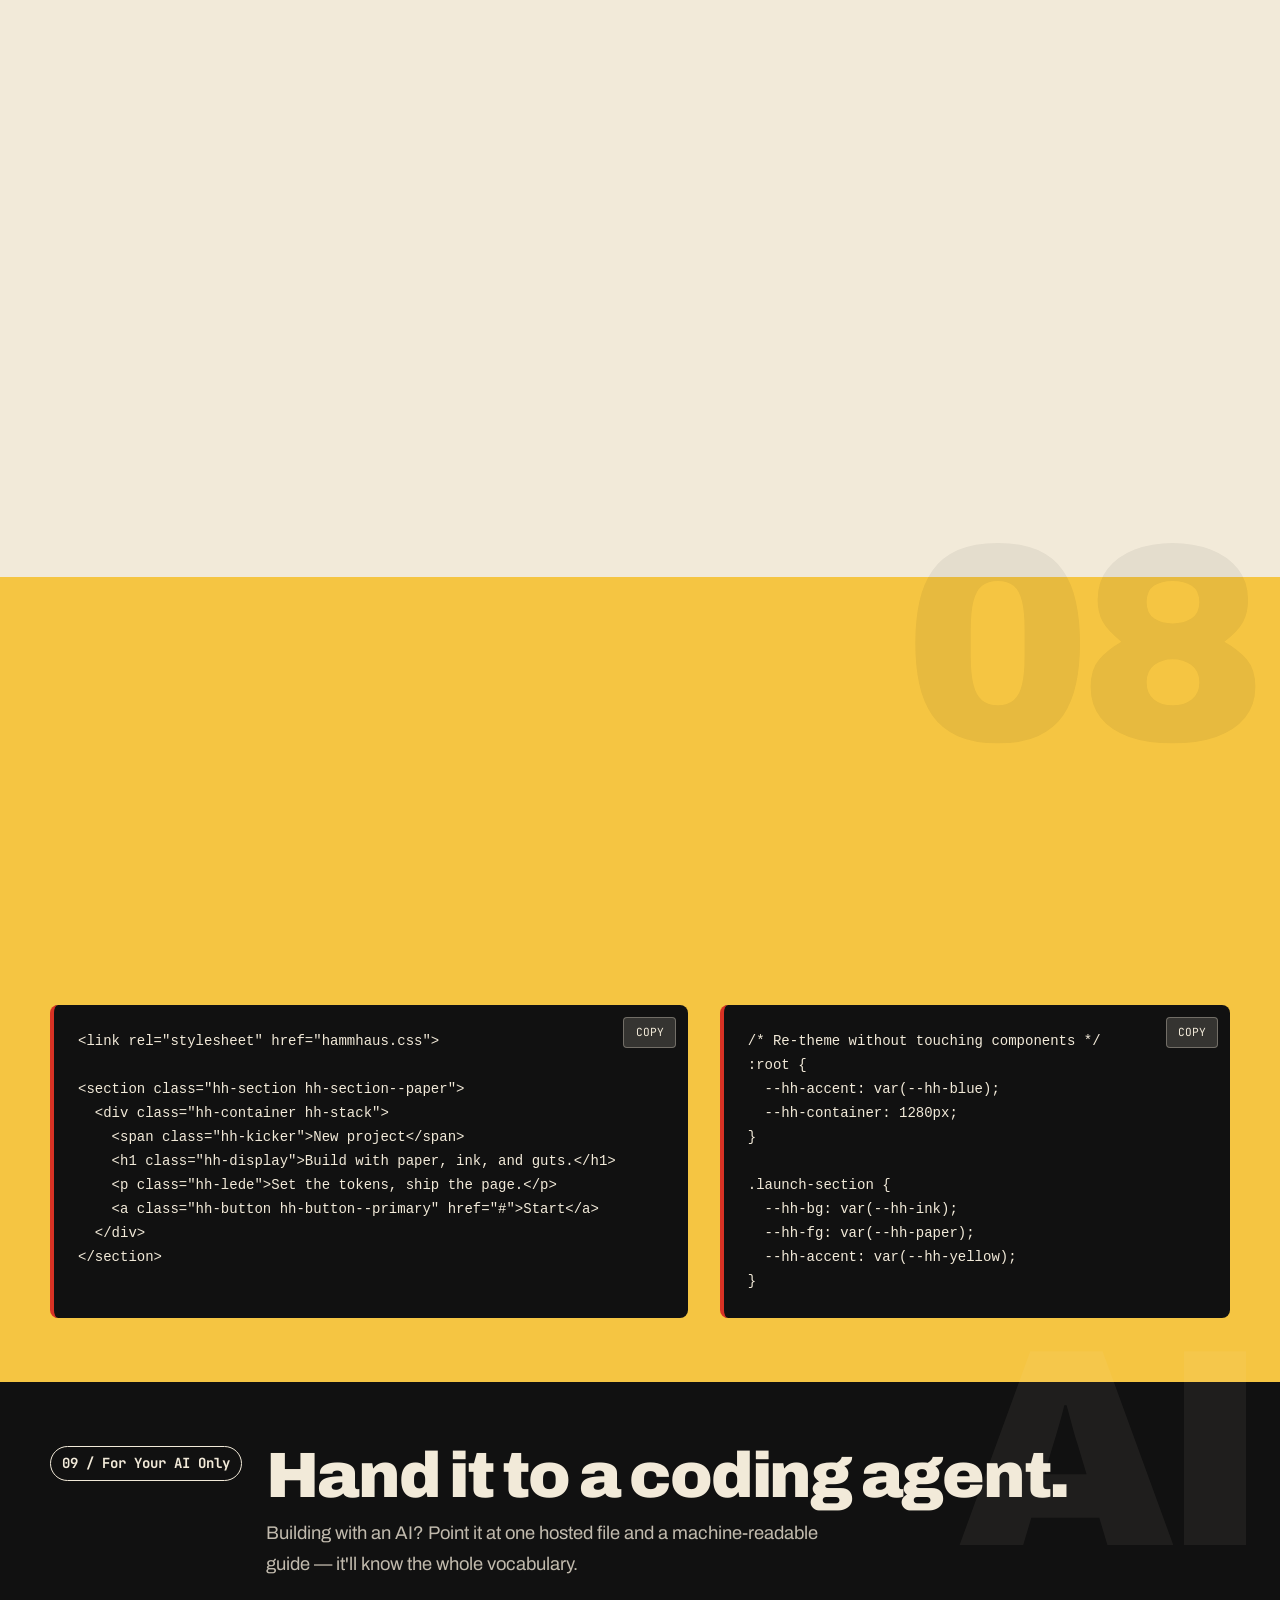
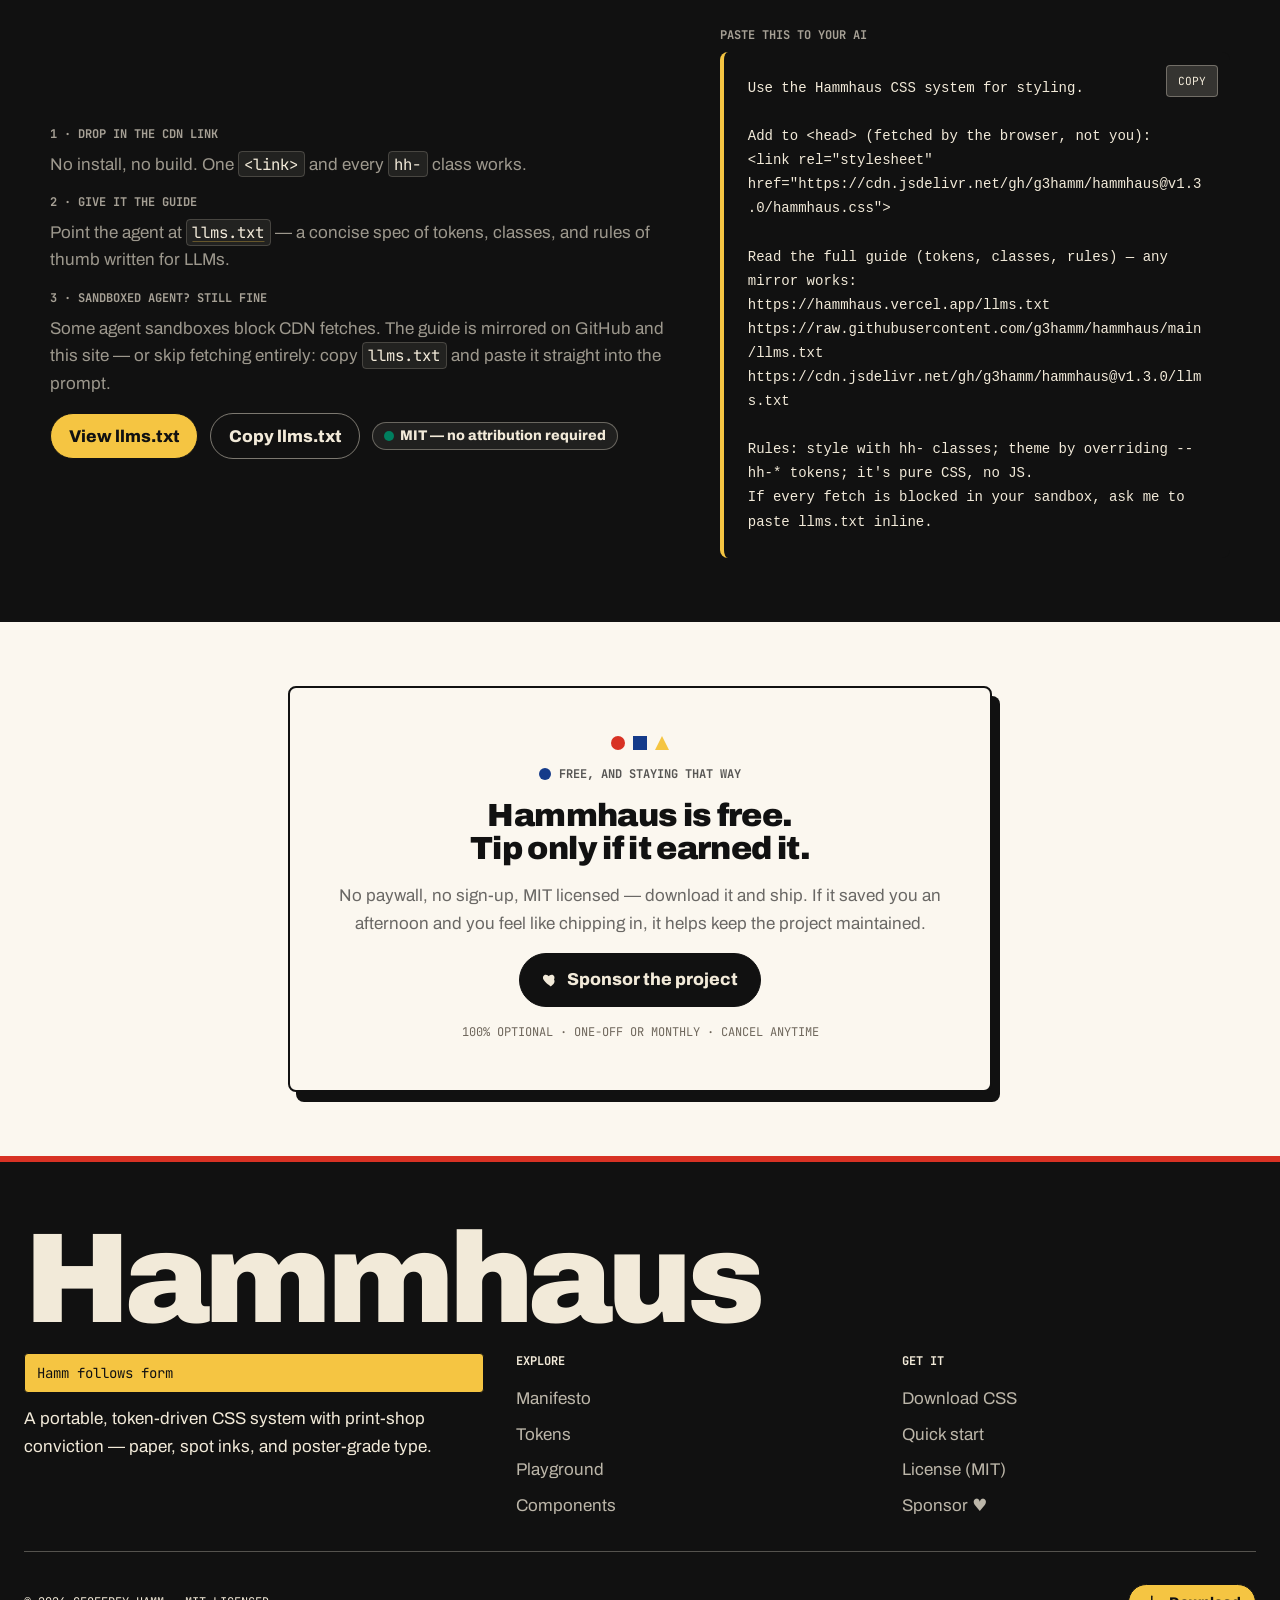
==== commit bd407069: "Hero stat: 'Runtime deps' -> 'Dependencies' The old label read like an adoption counter; 'Dependenci" ====
--- a/index.html
+++ b/index.html
@@ -114,7 +114,7 @@
               <a class="hh-button hh-button--ghost hh-button--large" href="#components">See components</a>
             </div>
             <dl class="sx-hero__stats" aria-label="At a glance">
-              <div><dt>0</dt><dd>Runtime deps</dd></div>
+              <div><dt>0</dt><dd>Dependencies</dd></div>
               <div><dt>40+</dt><dd>Components</dd></div>
               <div><dt>100%</dt><dd>Pure CSS</dd></div>
             </dl>
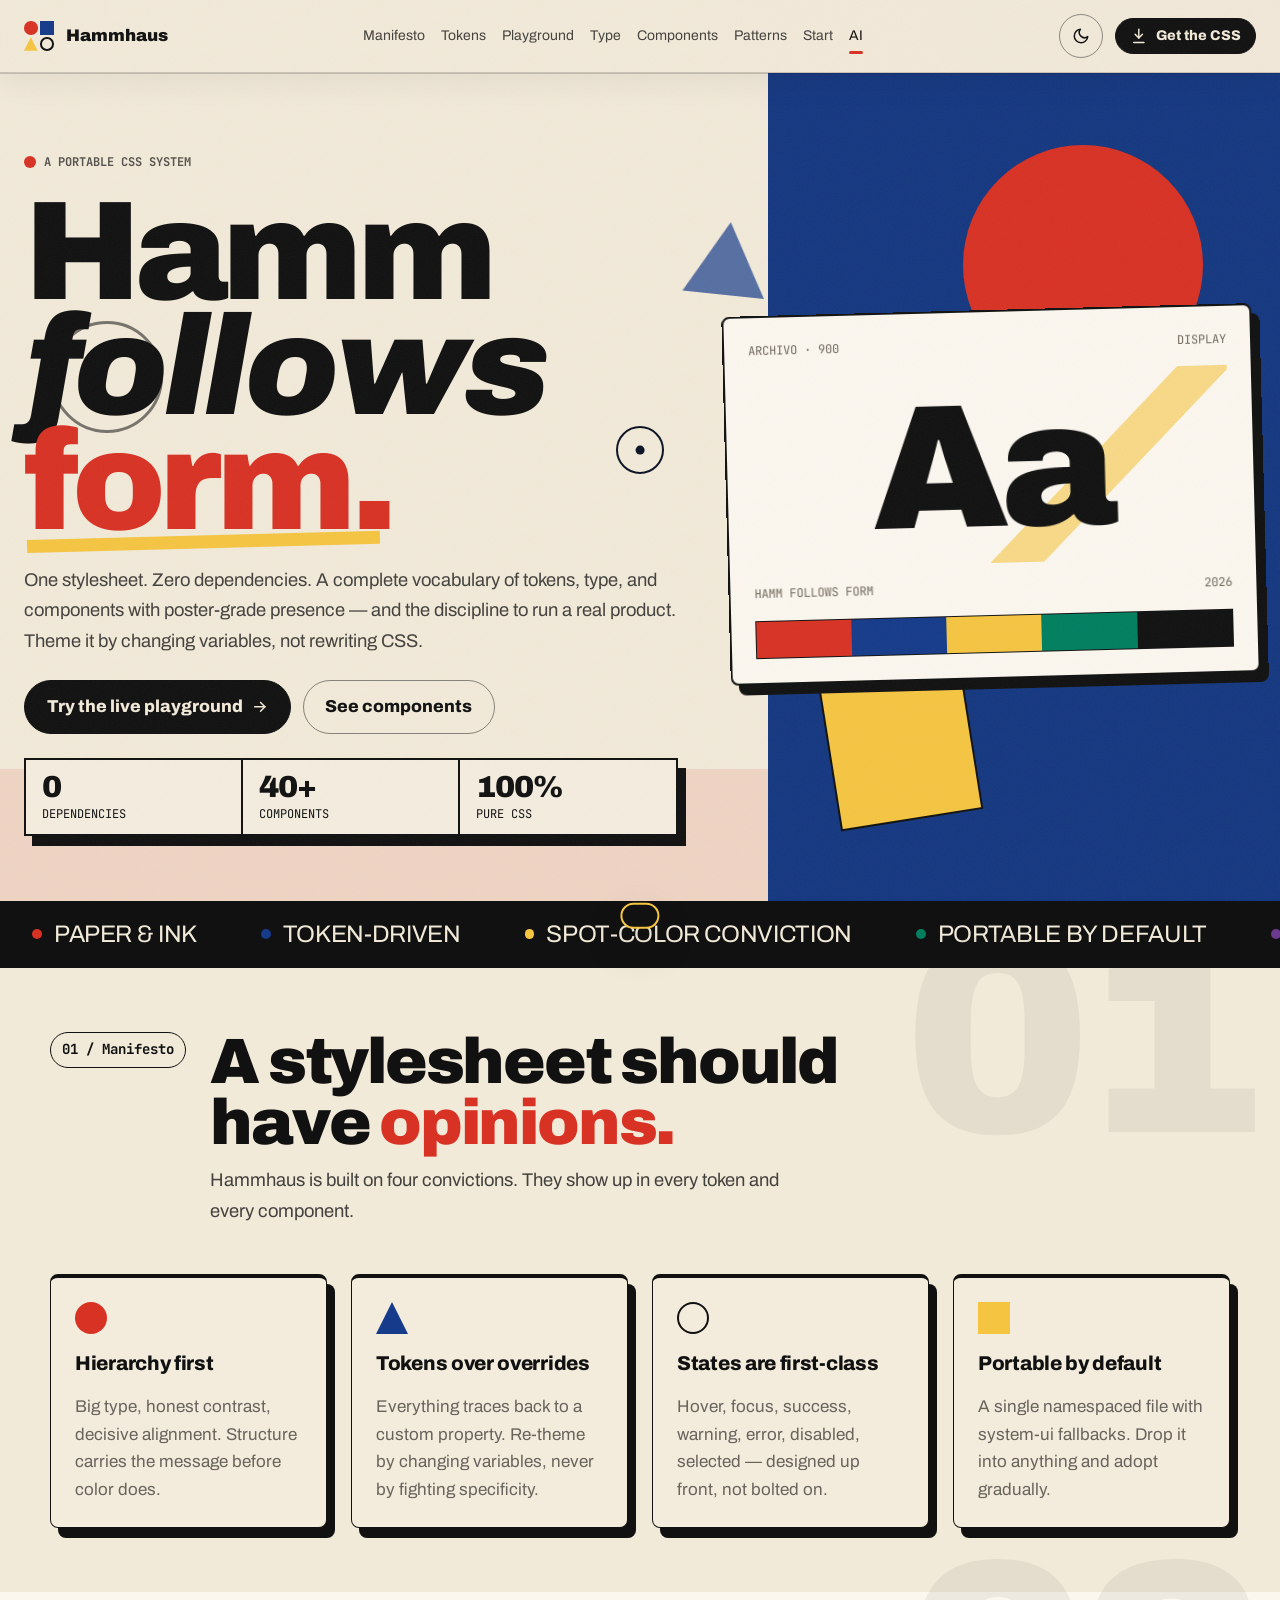
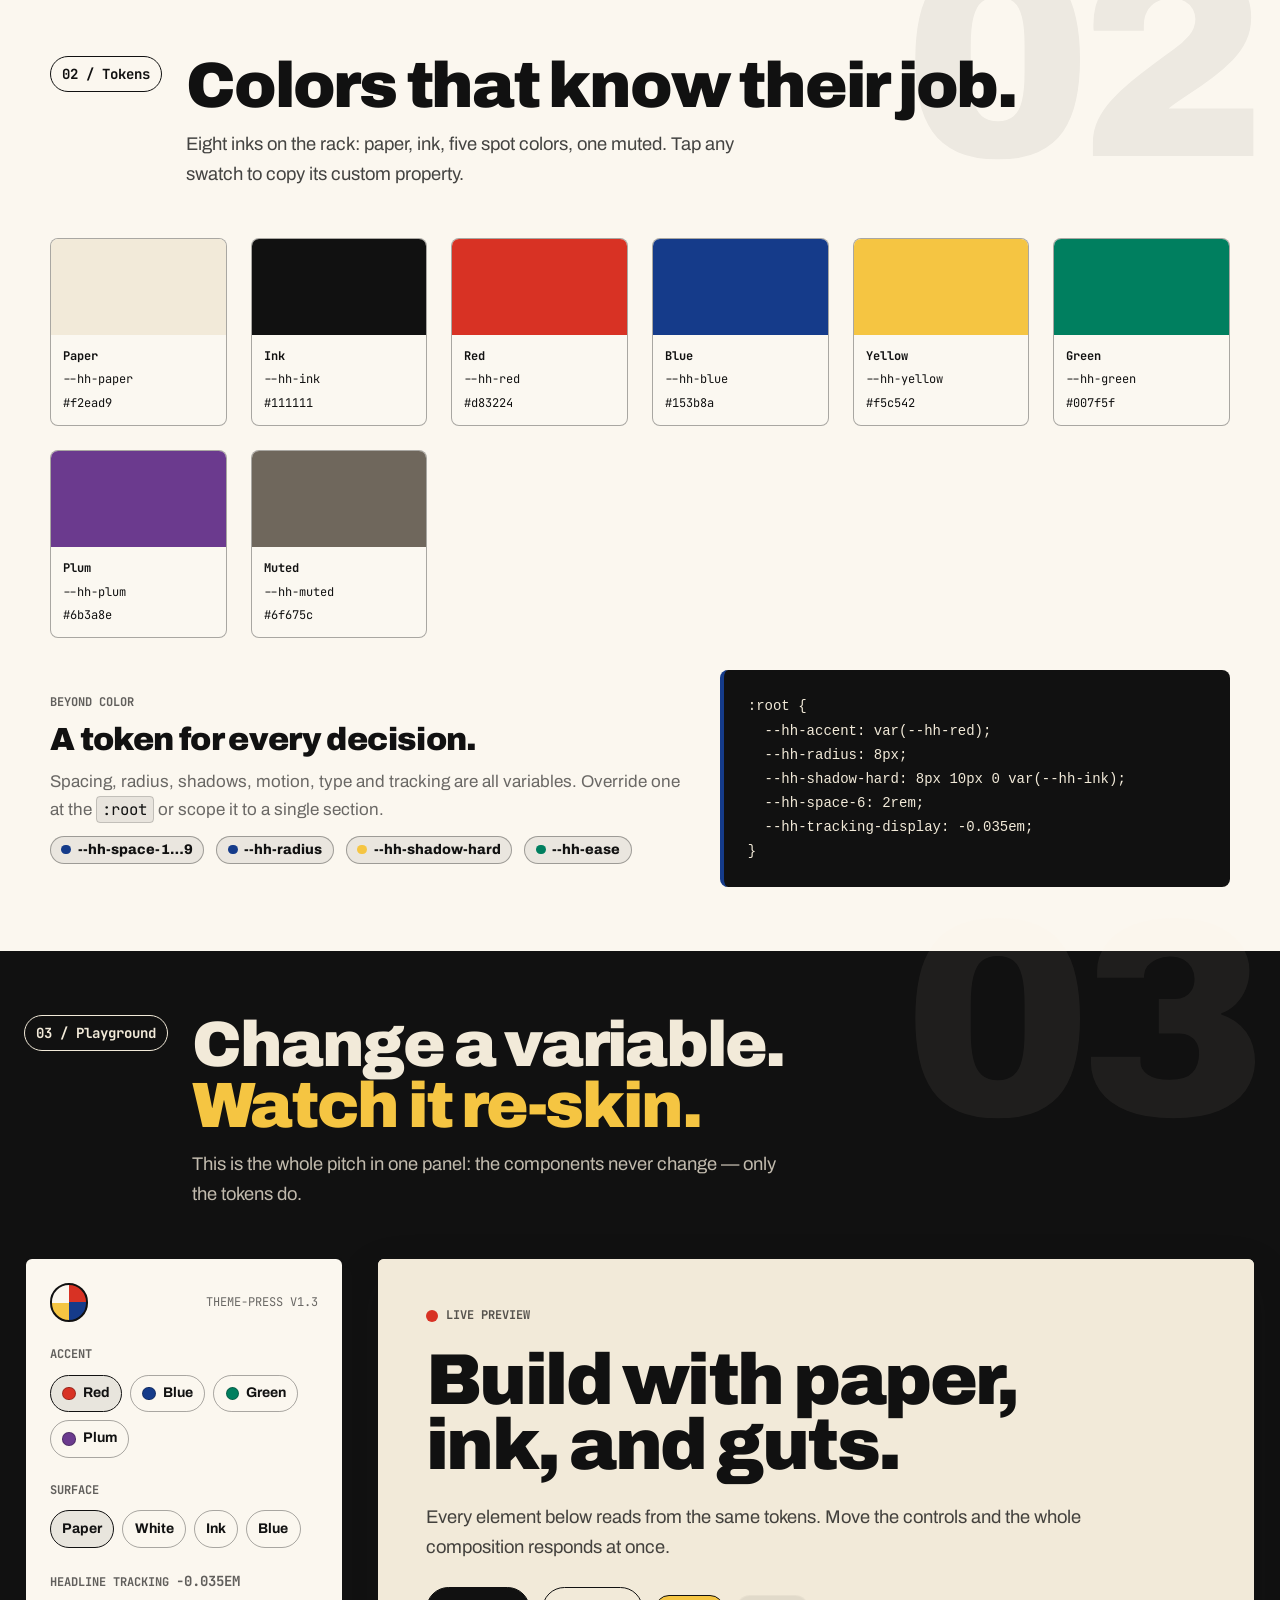
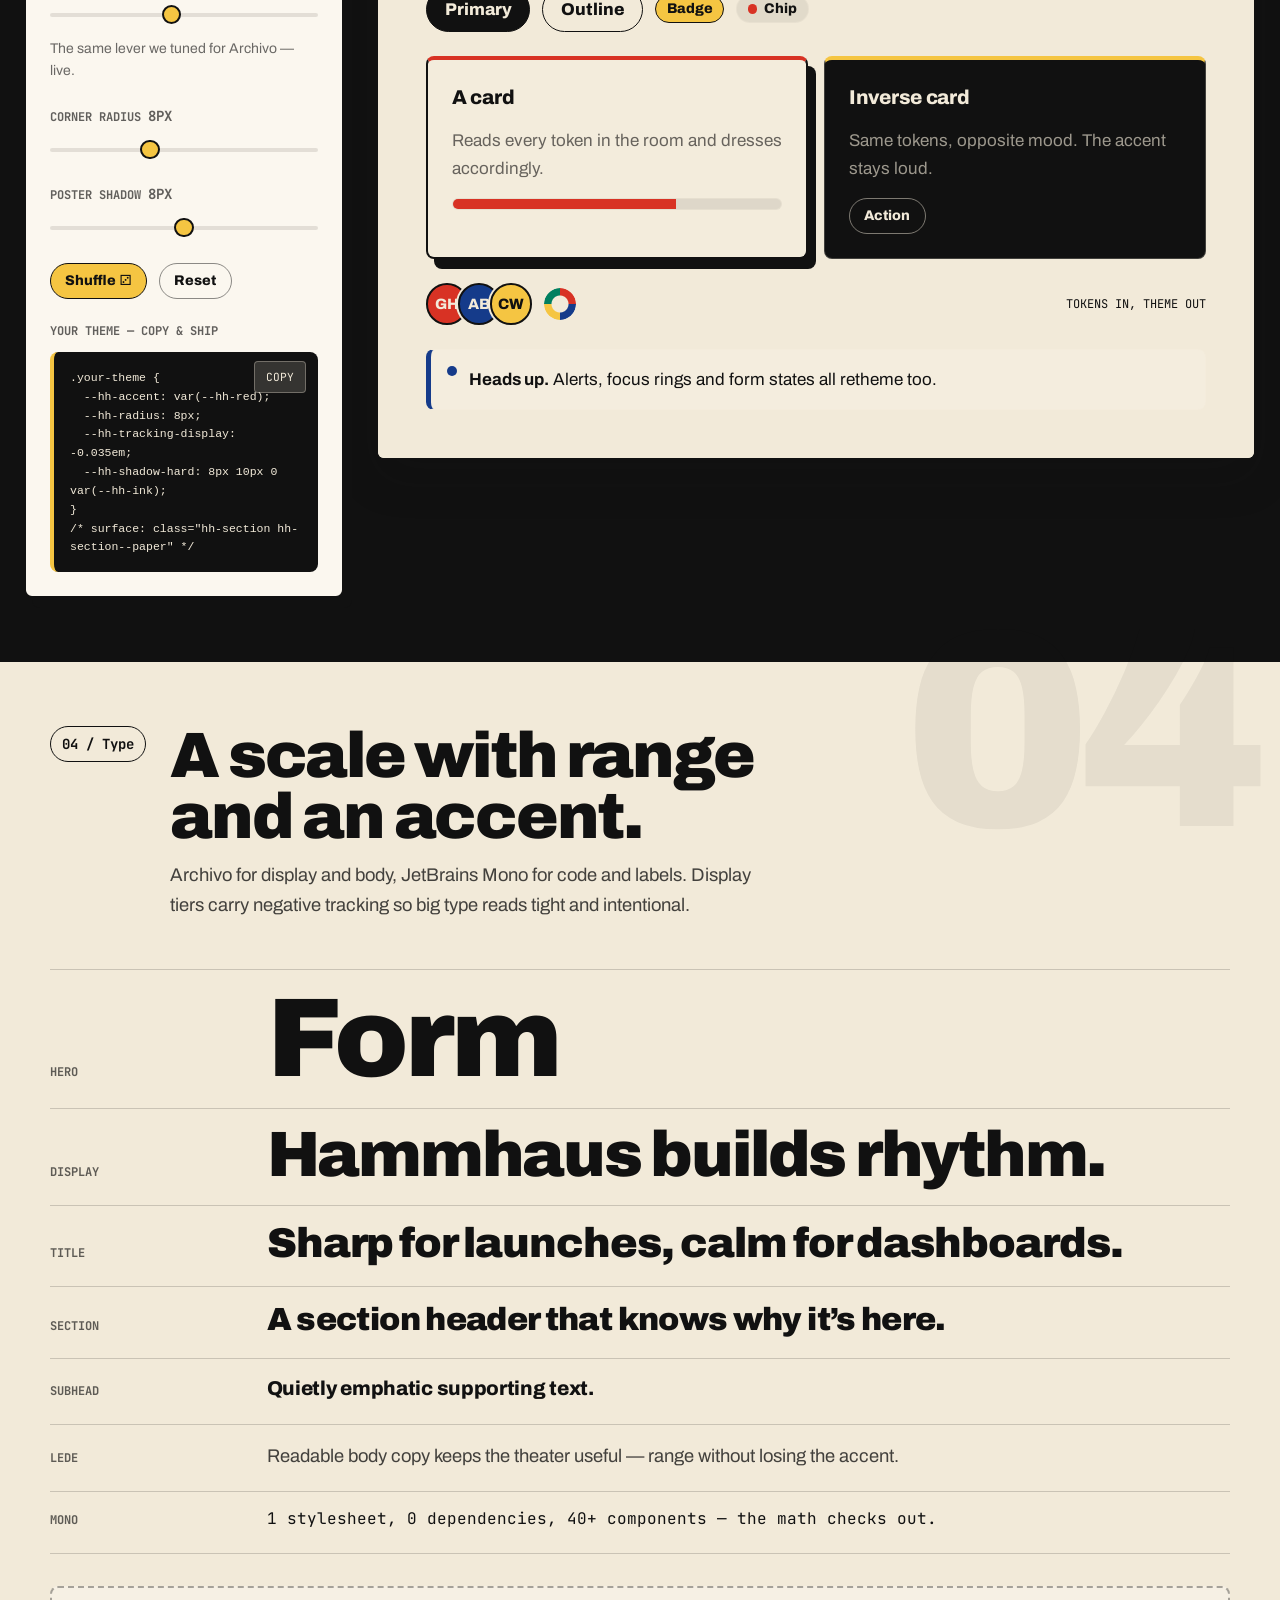
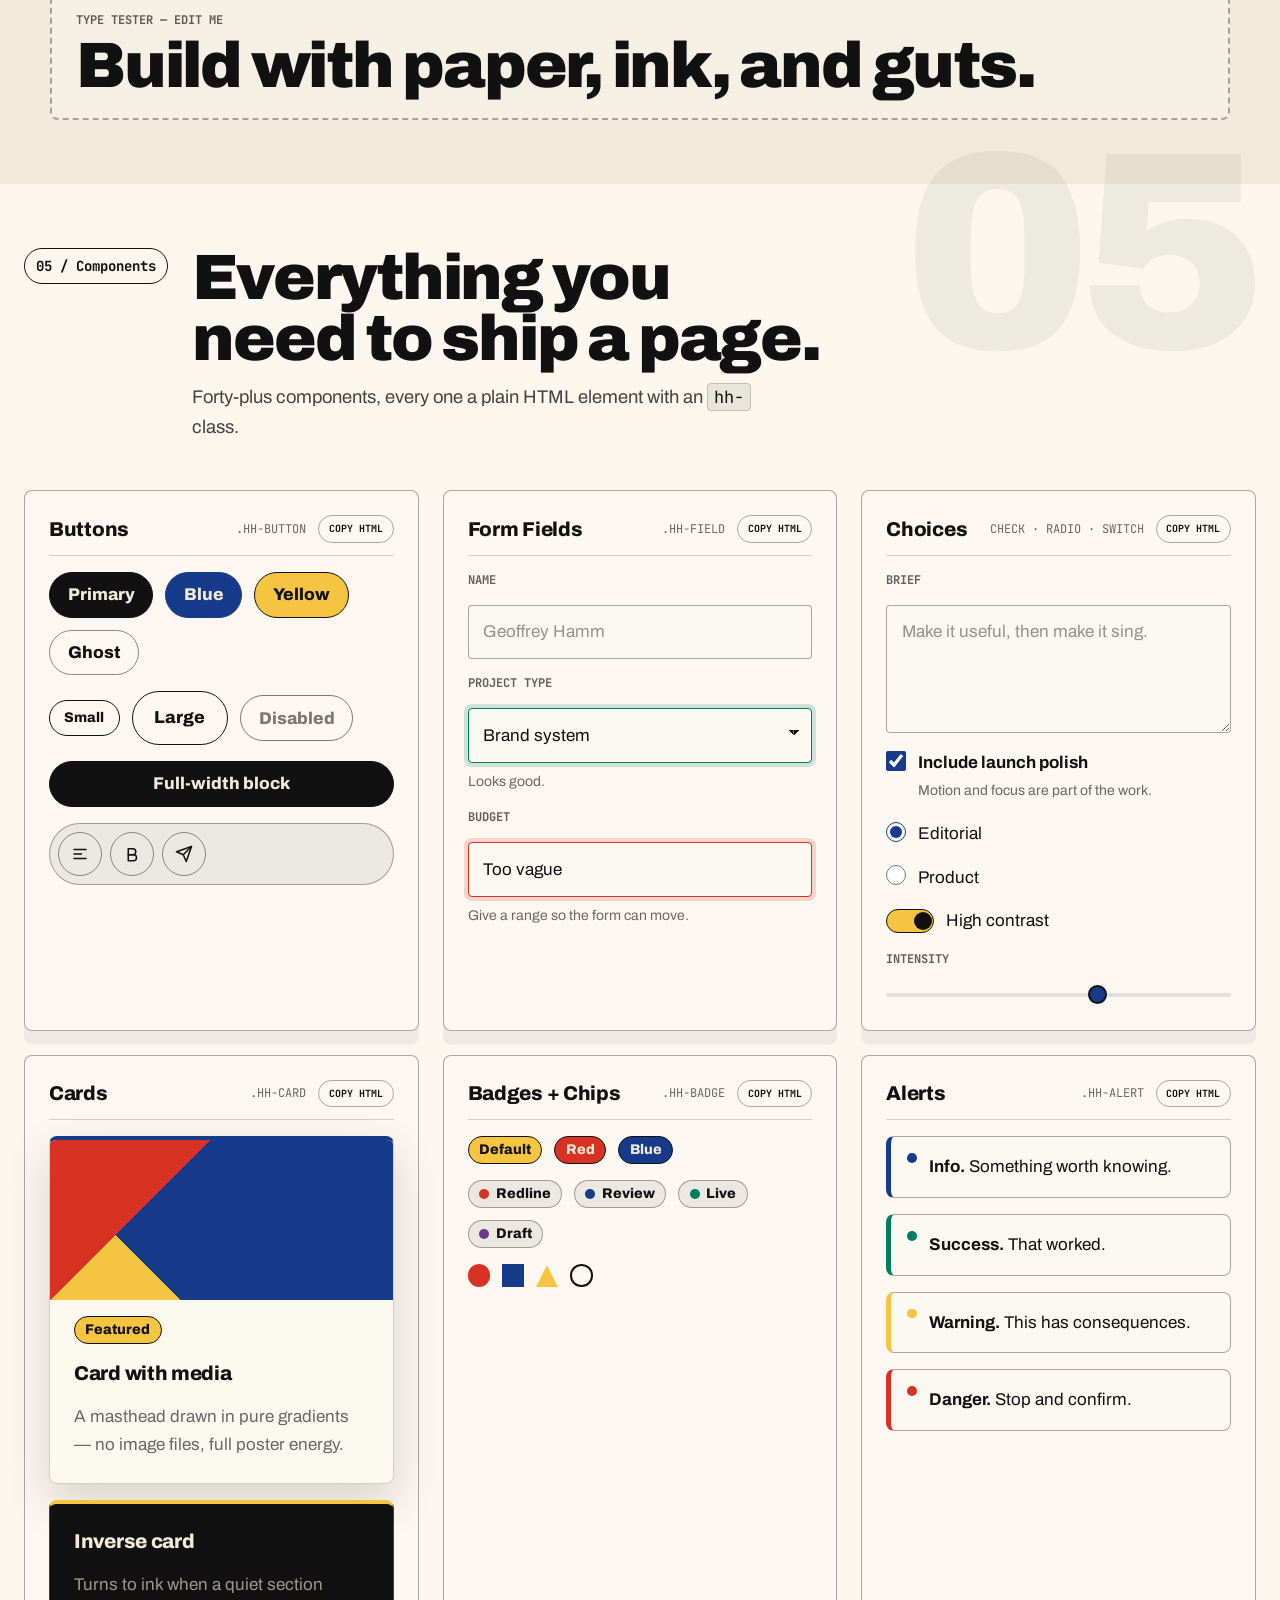
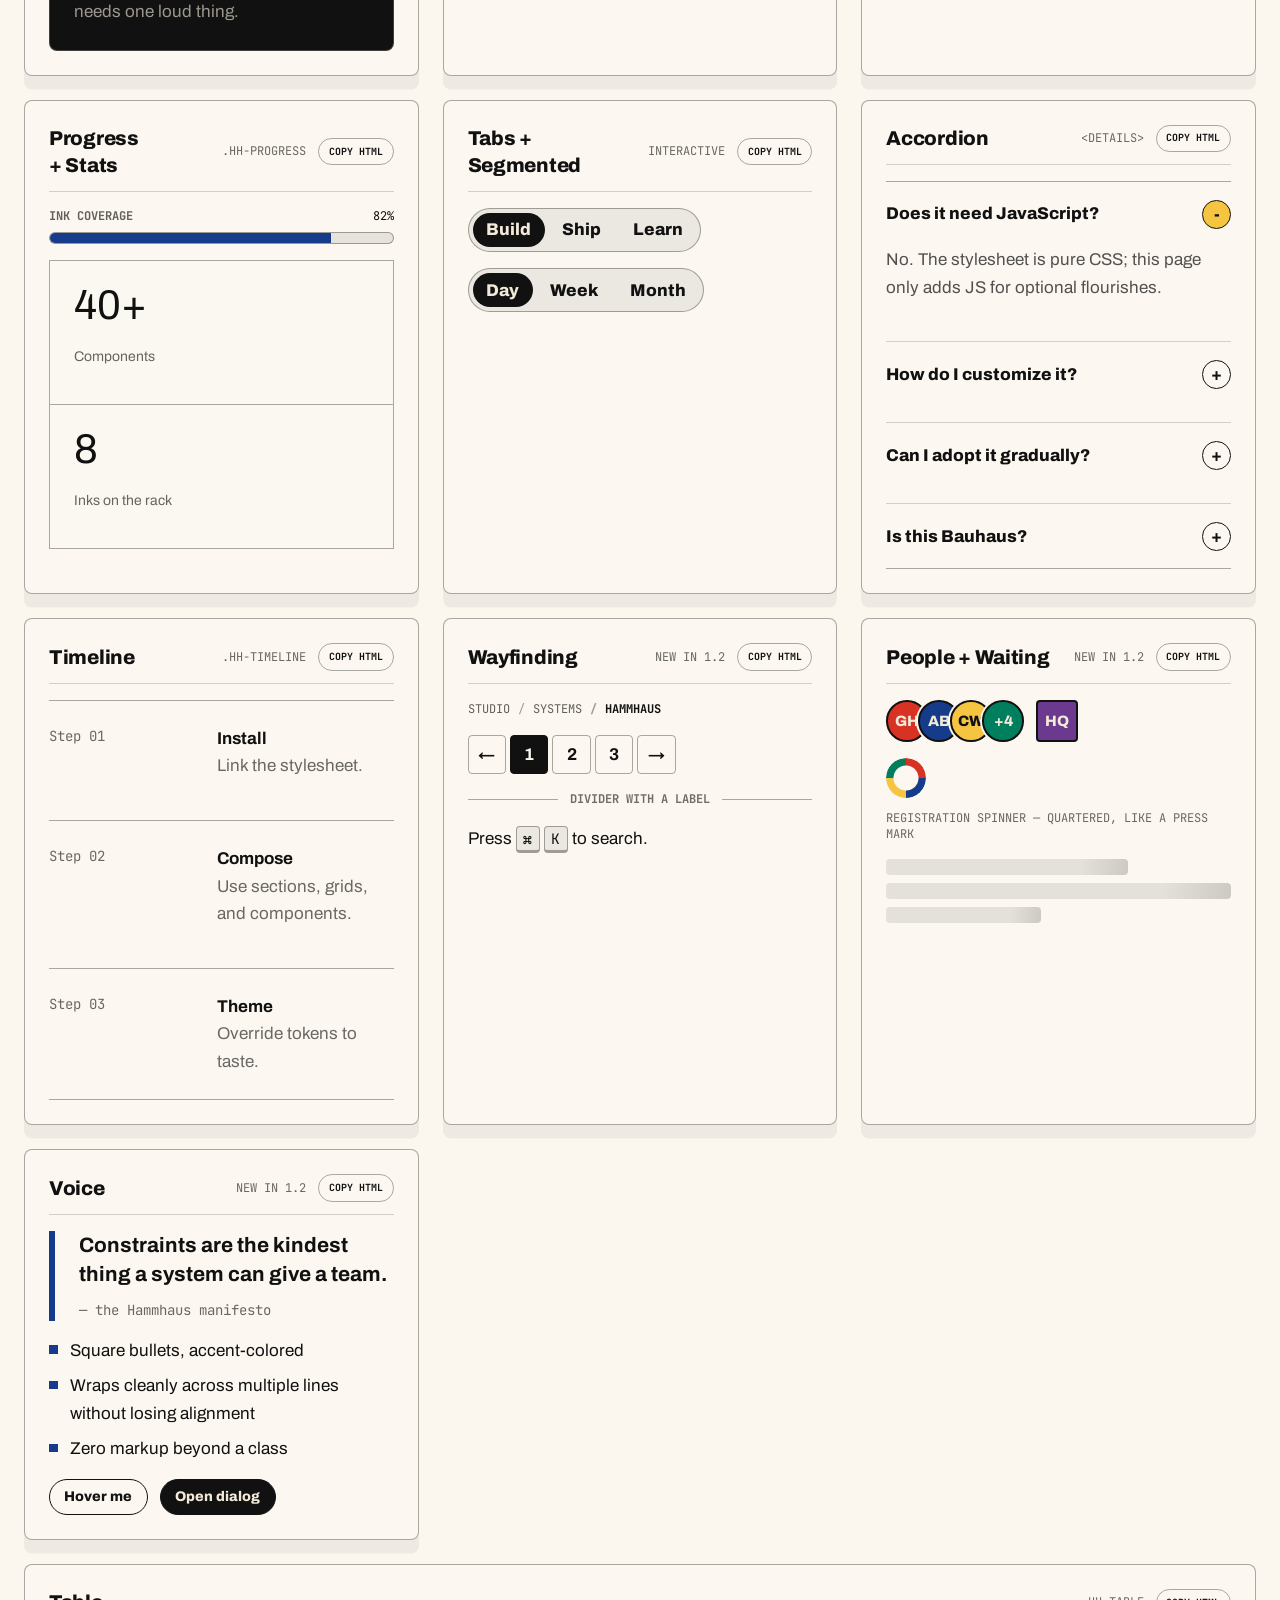
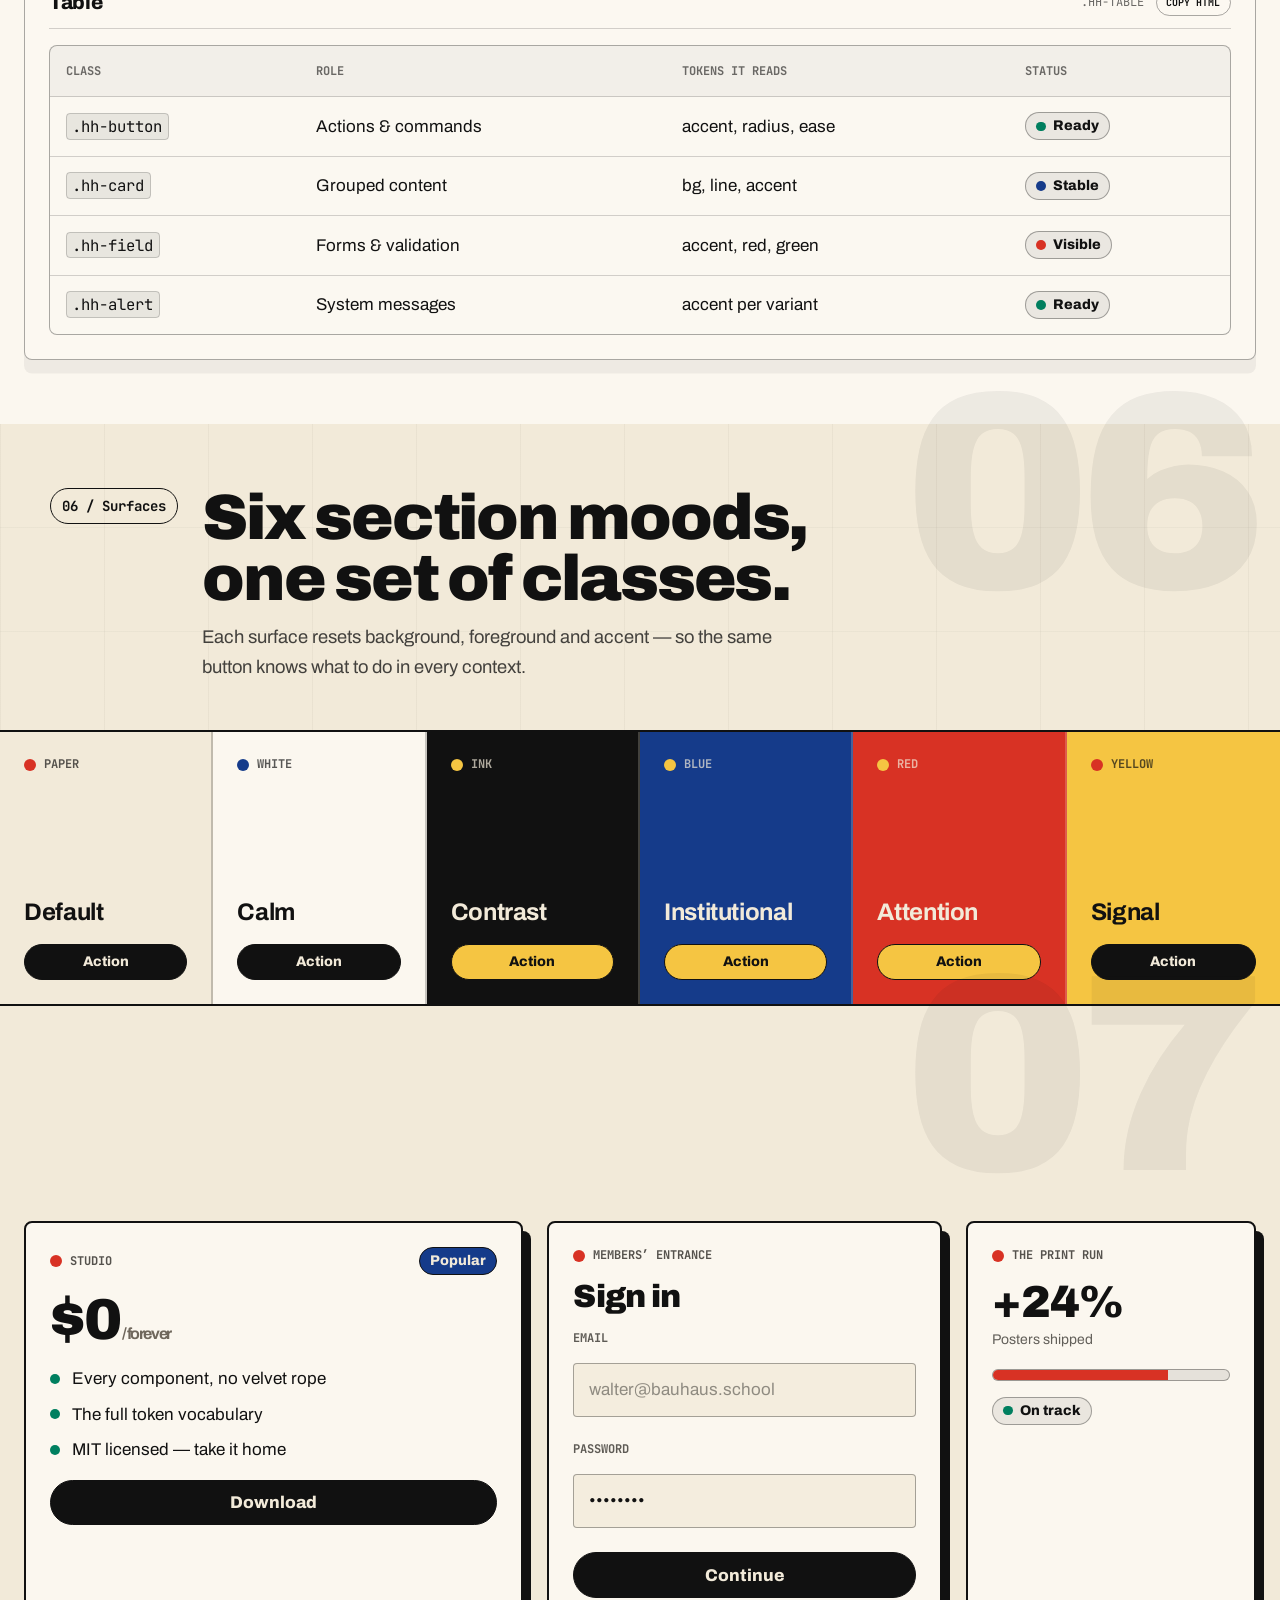
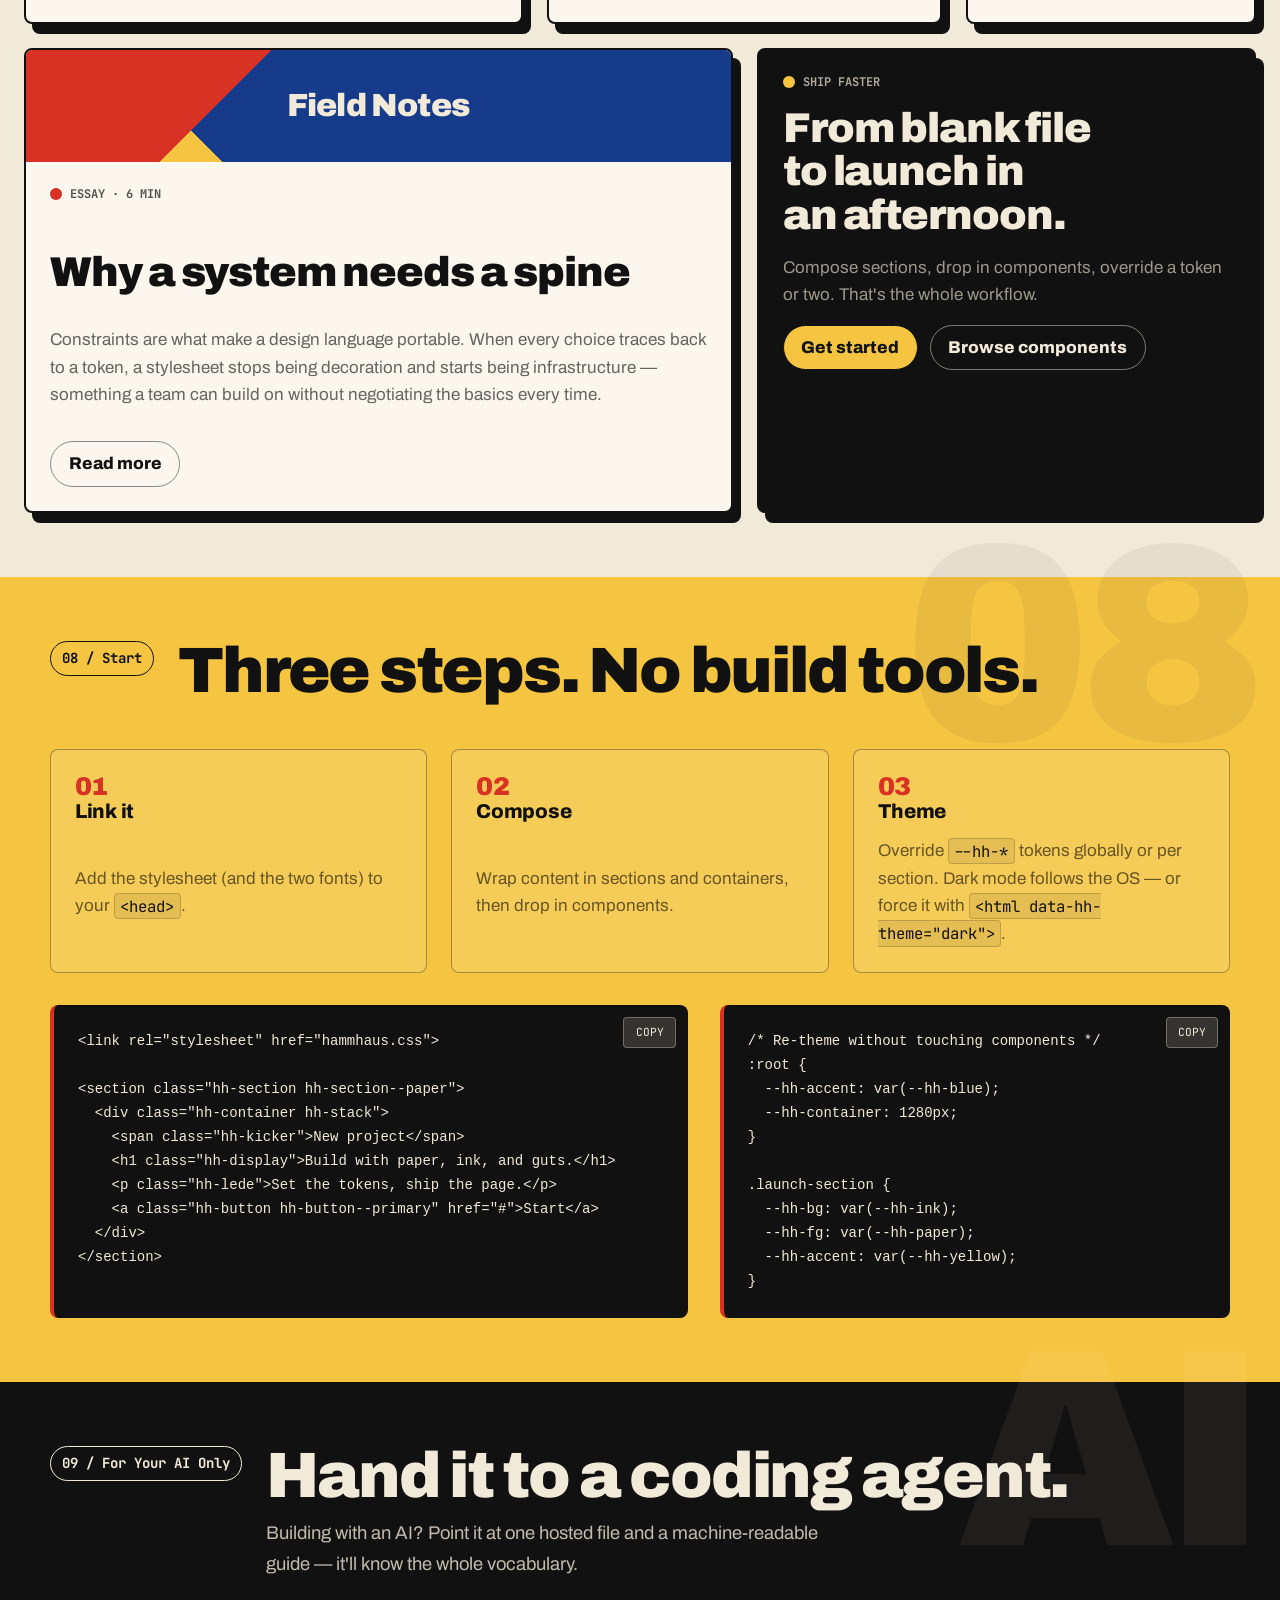
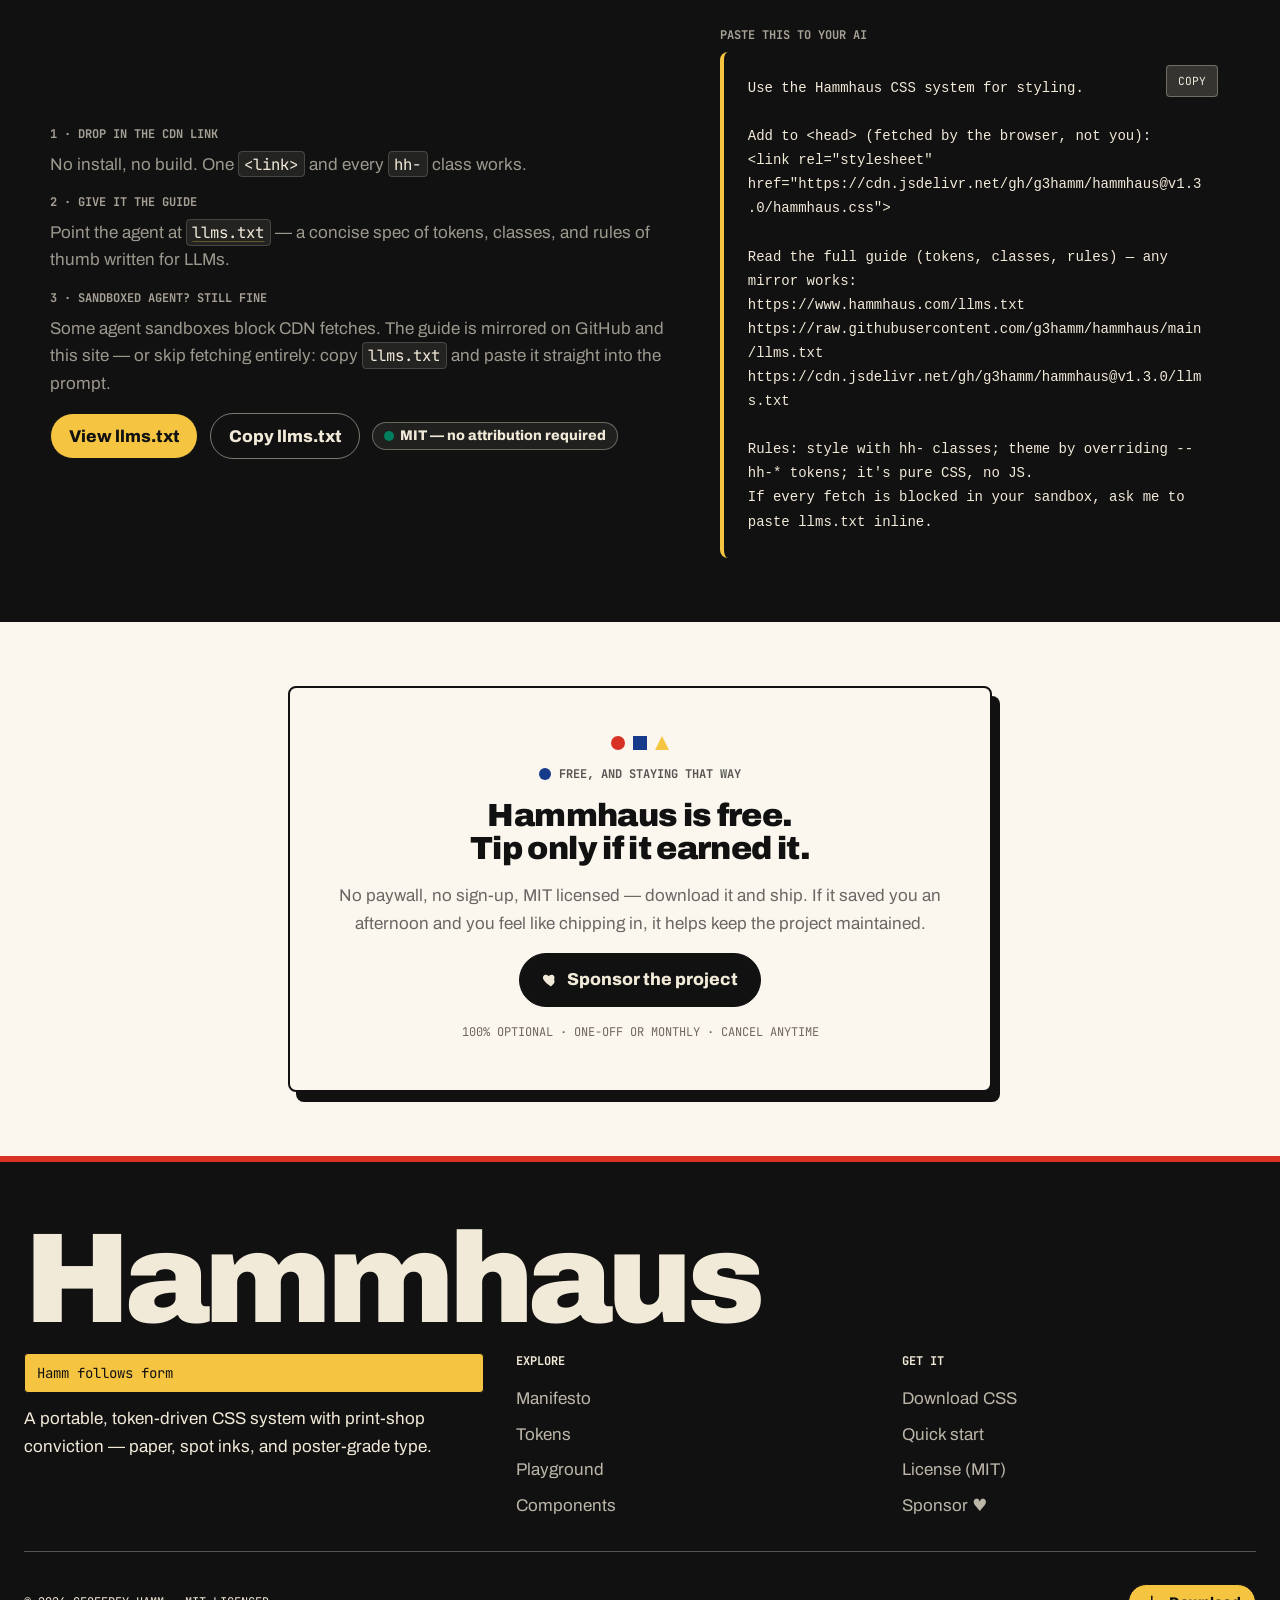
==== commit 6d444fc8: "Fix two-axis scrolling in the mobile nav; point URLs at hammhaus.com The nav link strip scrolled dia" ====
--- a/index.html
+++ b/index.html
@@ -22,17 +22,17 @@
     </script>
     <link rel="icon" href="data:image/svg+xml,%3Csvg xmlns='http://www.w3.org/2000/svg' viewBox='0 0 32 32'%3E%3Crect width='32' height='32' fill='%23f2ead9'/%3E%3Ccircle cx='9' cy='9' r='6' fill='%23d83224'/%3E%3Crect x='17' y='3' width='12' height='12' fill='%23153b8a'/%3E%3Cpath d='M9 17 15 29 3 29Z' fill='%23f5c542'/%3E%3Ccircle cx='23' cy='23' r='5' fill='none' stroke='%23111' stroke-width='2'/%3E%3C/svg%3E">
     <meta property="og:type" content="website">
-    <meta property="og:url" content="https://hammhaus.vercel.app/">
+    <meta property="og:url" content="https://www.hammhaus.com/">
     <meta property="og:title" content="Hammhaus — a CSS system with a point of view">
     <meta property="og:description" content="A portable, token-driven CSS system with print-shop conviction — paper, spot inks, and poster-grade type. Free, MIT licensed. Hamm follows form.">
-    <meta property="og:image" content="https://hammhaus.vercel.app/og-image.png">
+    <meta property="og:image" content="https://www.hammhaus.com/og-image.png">
     <meta property="og:image:width" content="1200">
     <meta property="og:image:height" content="630">
     <meta property="og:image:alt" content="Hammhaus — Hamm follows form. A portable, token-driven CSS system.">
     <meta name="twitter:card" content="summary_large_image">
     <meta name="twitter:title" content="Hammhaus — a CSS system with a point of view">
     <meta name="twitter:description" content="A portable, token-driven CSS system with print-shop conviction — paper, spot inks, and poster-grade type. Free, MIT licensed.">
-    <meta name="twitter:image" content="https://hammhaus.vercel.app/og-image.png">
+    <meta name="twitter:image" content="https://www.hammhaus.com/og-image.png">
     <script>document.documentElement.classList.replace("no-js", "js");</script>
     <link rel="preconnect" href="https://fonts.googleapis.com">
     <link rel="preconnect" href="https://fonts.gstatic.com" crossorigin>
@@ -934,7 +934,7 @@
 &lt;link rel="stylesheet" href="https://cdn.jsdelivr.net/gh/g3hamm/hammhaus@v1.3.0/hammhaus.css"&gt;
 
 Read the full guide (tokens, classes, rules) — any mirror works:
-https://hammhaus.vercel.app/llms.txt
+https://www.hammhaus.com/llms.txt
 https://raw.githubusercontent.com/g3hamm/hammhaus/main/llms.txt
 https://cdn.jsdelivr.net/gh/g3hamm/hammhaus@v1.3.0/llms.txt
 
--- a/hammhaus.css
+++ b/hammhaus.css
@@ -728,7 +728,28 @@
   .hh-nav__links {
     width: 100%;
     overflow-x: auto;
-    padding-block-end: var(--hh-space-1);
+    /* overflow-x:auto computes the cross axis to auto as well, which makes
+       the strip scroll vertically by whatever pokes past the content box.
+       Pin it so the row only ever travels left/right, and stop the swipe
+       from chaining to the page (or Safari's back gesture) at the ends. */
+    overflow-y: hidden;
+    overscroll-behavior-x: contain;
+    padding-block-end: var(--hh-space-2);
+    scrollbar-width: thin;
+    scrollbar-color: color-mix(in srgb, currentColor 25%, transparent) transparent;
+  }
+
+  .hh-nav__links::-webkit-scrollbar {
+    block-size: 4px;
+  }
+
+  .hh-nav__links::-webkit-scrollbar-track {
+    background: transparent;
+  }
+
+  .hh-nav__links::-webkit-scrollbar-thumb {
+    background: color-mix(in srgb, currentColor 25%, transparent);
+    border-radius: var(--hh-radius-pill);
   }
 }
 
--- a/showcase.css
+++ b/showcase.css
@@ -142,7 +142,14 @@
   .sx-nav__links {
     width: 100%;
     overflow-x: auto;
-    padding-block-end: var(--hh-space-1);
+    /* Same cross-axis pin as the system nav (see hammhaus.css). The bottom
+       padding has to clear the active-link underline, which sits at
+       bottom: -0.4rem — otherwise overflow-y: hidden crops it. */
+    overflow-y: hidden;
+    overscroll-behavior-x: contain;
+    padding-block-end: 0.75rem;
+    scrollbar-width: thin;
+    scrollbar-color: color-mix(in srgb, currentColor 25%, transparent) transparent;
   }
 }
 
